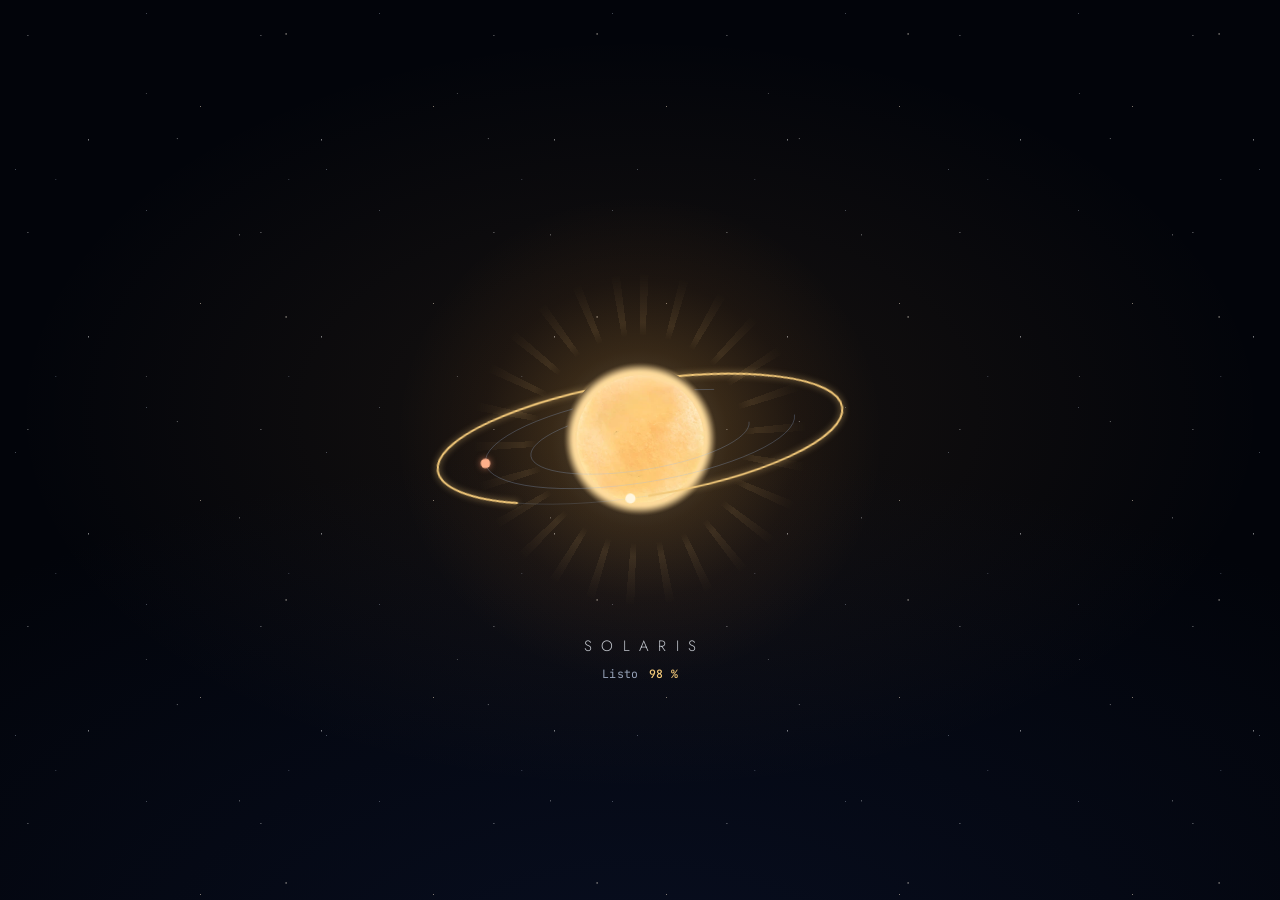
==== index.html @ 10f7443c "Código abierto con licencia MIT y domicilio del responsable - LICENSE: licencia MIT para el código f" ====
<!doctype html>
<html lang="es">
<head>
<meta charset="utf-8">
<meta name="viewport" content="width=device-width, initial-scale=1, viewport-fit=cover">
<title>SOLARIS: Sistema Solar 3D</title>
<link rel="icon" href="favicon.ico" sizes="any">
<link rel="icon" type="image/png" sizes="32x32" href="assets/images/favicon-32.png">
<link rel="apple-touch-icon" sizes="180x180" href="assets/images/apple-touch-icon.png">
<meta name="description" content="Simulador educativo en 3D del Sistema Solar con planetas, lunas, asteroides, cometas y constelaciones.">
<link rel="preload" href="assets/fonts/jost-latin-400-normal.woff2" as="font" type="font/woff2" crossorigin>
<link rel="stylesheet" href="css/fonts.css?v=450f18c3e4">
<link rel="preload" href="assets/images/logo-solaris.png" as="image">
<link rel="stylesheet" href="css/privacidad.css?v=7545cd942b">
<link rel="stylesheet" href="css/solaris.css?v=300e889665">
<script>
/* Pantalla de carga: movimiento reducido antes del primer pintado y salida de emergencia si el simulador no llega a arrancar */
(function () {
  var d = document.documentElement;
  try { var s = JSON.parse(localStorage.getItem('solaris.settings') || 'null'); if (s && ((s.accessibility && s.accessibility.reducedMotion) || (s.interface && s.interface.anim === 'reduced'))) d.classList.add('anim-reduced'); } catch (e) {}
  setTimeout(function () {
    if (window.SOLARIS_SPLASH) return;
    var sp = document.getElementById('splash'), a = document.getElementById('app');
    if (a) a.classList.remove('splash-hold');
    if (sp) sp.classList.add('sp-failsafe');
  }, 30000);
})();
</script>
</head>
<body>
<div id="splash" role="status" aria-label="Cargando SOLARIS">
  <div class="sp-bg" aria-hidden="true"></div>
  <div class="sp-wave" aria-hidden="true"></div>
  <div class="sp-stage" aria-hidden="true">
    <div class="sp-glow"></div>
    <div class="sp-rays"></div>
    <div class="sp-sunwrap"><div class="sp-sun"></div><i class="sp-core"></i></div>
    <svg class="sp-orbits" viewBox="-200 -200 400 400">
      <defs><mask id="sp-occ" maskUnits="userSpaceOnUse" x="-220" y="-220" width="440" height="440"><rect x="-220" y="-220" width="440" height="440" fill="#fff"/><path d="M-64 0A64 64 0 0 1 64 0Z" fill="#000"/></mask></defs>
      <g class="sp-sys" transform="rotate(-9)">
        <g mask="url(#sp-occ)">
          <ellipse class="sp-orb o1" rx="96" ry="27" pathLength="1"/>
          <ellipse class="sp-orb o2" rx="136" ry="38" pathLength="1"/>
          <ellipse class="sp-track" rx="178" ry="50" pathLength="1"/>
          <path class="sp-prog" d="M0 50A178 50 0 0 0 0 -50A178 50 0 0 0 0 50" pathLength="1"/>
          <circle class="sp-pl p1" r="3"><animateMotion dur="3.8s" repeatCount="indefinite" path="M96 0A96 27 0 1 0 -96 0A96 27 0 1 0 96 0"/></circle>
          <circle class="sp-pl p2" r="4.2"><animateMotion dur="7.4s" begin="-2.6s" repeatCount="indefinite" path="M136 0A136 38 0 1 0 -136 0A136 38 0 1 0 136 0"/></circle>
          <circle class="sp-head" r="4.4" cx="0" cy="50"/>
        </g>
      </g>
    </svg>
  </div>
  <div class="sp-meta">
    <p class="sp-name" aria-hidden="true">SOLARIS</p>
    <p class="sp-status"><span id="sp-msg">Encendiendo el Sol</span><b id="sp-pct" aria-hidden="true"></b></p>
  </div>
</div>
<div id="app" class="booting splash-hold">
  <canvas id="gl" tabindex="0" aria-label="Vista 3D del Sistema Solar. Arrastra para girar y usa la rueda para acercarte."></canvas>
  <div id="labels" aria-hidden="true"></div>
  <div id="reticle" class="reticle" aria-hidden="true"></div>
  <div id="reticle-hover" class="reticle hov" aria-hidden="true"></div>

  <header id="top" class="ui">
    <button id="btn-menu" class="icon-btn" aria-label="Abrir menú"></button>
    <button id="home-btn" class="brand" aria-label="Volver a la pantalla inicial" data-tip="Volver a la pantalla inicial"><img data-logo="small" alt="SOLARIS" width="111" height="30"></button>
    <div id="search" role="search">
      <span id="search-ico"></span>
      <input id="q" type="search" placeholder="Buscar planetas, lunas, cometas…" autocomplete="off" spellcheck="false" aria-label="Buscar un objeto" role="combobox" aria-expanded="false" aria-controls="results" aria-autocomplete="list">
      <kbd aria-hidden="true">/</kbd>
      <ul id="results" role="listbox" aria-label="Resultados"></ul>
    </div>
    <div id="modes" role="radiogroup" aria-label="Modo de visualización"></div>
    <button id="fly-btn" class="fly-btn" data-tip="Pilotar una nave por el Sistema Solar (P)"><svg viewBox="0 0 24 24" width="18" height="18" fill="none" stroke="currentColor" stroke-width="1.5" stroke-linecap="round" stroke-linejoin="round" aria-hidden="true"><path d="M12 2.5c3 2.4 4.5 6 4.5 10.5l-2 3h-5l-2-3c0-4.5 1.5-8.1 4.5-10.5z"/><circle cx="12" cy="9.5" r="1.6"/><path d="M7.5 13l-3 3 3 .5M16.5 13l3 3-3 .5M10.5 18.5l1.5 3 1.5-3"/></svg><span>Pilotar</span></button>
    <div class="more-wrap">
      <button id="more-btn" class="icon-btn" aria-haspopup="menu" aria-expanded="false" aria-controls="more-menu" aria-label="Más opciones" data-tip="Ajustes, música y ayuda"><svg viewBox="0 0 24 24" width="20" height="20" aria-hidden="true"><circle cx="5.5" cy="12" r="1.7" fill="currentColor"/><circle cx="12" cy="12" r="1.7" fill="currentColor"/><circle cx="18.5" cy="12" r="1.7" fill="currentColor"/></svg></button>
      <div id="more-menu" role="menu" aria-label="Más opciones" hidden>
        <button id="settings-btn" class="mm-item" role="menuitem" data-open-settings><svg viewBox="0 0 24 24" width="18" height="18" aria-hidden="true"><path d="M12 8.6a3.4 3.4 0 1 0 0 6.8 3.4 3.4 0 0 0 0-6.8z" fill="none" stroke="currentColor" stroke-width="1.6"/><path d="M19.3 13.4l1.6 1.2-1.7 2.9-1.9-.6a7.4 7.4 0 0 1-1.8 1l-.4 2h-3.3l-.4-2a7.4 7.4 0 0 1-1.8-1l-1.9.6-1.7-2.9 1.6-1.2a7 7 0 0 1 0-2.1L4.4 10l1.7-2.9 1.9.6a7.4 7.4 0 0 1 1.8-1l.4-2h3.3l.4 2a7.4 7.4 0 0 1 1.8 1l1.9-.6L19.3 10l-1.6 1.2a7 7 0 0 1 0 2.2z" fill="none" stroke="currentColor" stroke-width="1.5" stroke-linejoin="round"/></svg><span>Ajustes</span></button>
        <button id="music-btn" class="mm-item music-btn" role="menuitem" data-music aria-haspopup="dialog" aria-expanded="false"><svg class="mi" viewBox="0 0 24 24" width="20" height="20" aria-hidden="true"><path class="mi-note" d="M9 17.5V6.2l10-2.2v11.3" fill="none" stroke="currentColor" stroke-width="1.7" stroke-linecap="round" stroke-linejoin="round"/><circle class="mi-note" cx="6.6" cy="17.6" r="2.4" fill="none" stroke="currentColor" stroke-width="1.7"/><circle class="mi-note" cx="16.6" cy="15.4" r="2.4" fill="none" stroke="currentColor" stroke-width="1.7"/><path class="mi-off" d="M4 4l16 16" stroke="currentColor" stroke-width="1.8" stroke-linecap="round"/></svg><span>Música y sonido</span><small class="mm-state"></small></button>
        <button id="help-btn" class="mm-item" role="menuitem"><span>Atajos de teclado</span><kbd aria-hidden="true">?</kbd></button>
        <button id="more-guide" class="mm-item" role="menuitem"><svg viewBox="0 0 24 24" width="18" height="18" aria-hidden="true"><path d="M4 5.5C6.5 4.5 9.5 4.6 12 6.3c2.5-1.7 5.5-1.8 8-.8v13c-2.5-1-5.5-.9-8 .8-2.5-1.7-5.5-1.8-8-.8z M12 6.3v13" fill="none" stroke="currentColor" stroke-width="1.5" stroke-linejoin="round"/></svg><span>Instrucciones</span></button>
        <button id="more-privacy" class="mm-item" role="menuitem" data-privacy-open><svg viewBox="0 0 24 24" width="18" height="18" aria-hidden="true"><path d="M12 3.2l7 2.8v5.4c0 4.4-3 8.1-7 9.4-4-1.3-7-5-7-9.4V6z" fill="none" stroke="currentColor" stroke-width="1.5" stroke-linejoin="round"/><path d="M9 12.2l2.1 2.1L15.2 10" fill="none" stroke="currentColor" stroke-width="1.5" stroke-linecap="round" stroke-linejoin="round"/></svg><span>Privacidad y cookies</span></button>
        <div class="mm-legal"><a href="terminos-y-condiciones/" target="_blank" rel="noopener">Términos</a><a href="politica-de-privacidad/" target="_blank" rel="noopener">Privacidad</a><a href="politica-de-cookies/" target="_blank" rel="noopener">Cookies</a></div>
      </div>
    </div>
  </header>

  <nav id="rail" class="ui" aria-label="Secciones"></nav>
  <aside id="drawer" class="ui panel" aria-hidden="true" aria-labelledby="drawer-title">
    <div class="panel-head"><h2 id="drawer-title"></h2><button id="drawer-close" class="icon-btn" aria-label="Cerrar"></button></div>
    <div id="drawer-body" class="panel-body"></div>
  </aside>

  <aside id="info" class="ui panel" aria-hidden="true" aria-labelledby="info-title">
    <button id="info-close" class="icon-btn close-float" aria-label="Cerrar ficha"></button>
    <div id="info-body" class="panel-body"></div>
  </aside>

  <div id="camtools" class="ui" role="toolbar" aria-label="Cámara"></div>

  <div id="bottom" class="ui">
    <div id="scalebadge" aria-live="polite"></div>
    <div id="timebar" role="group" aria-label="Control del tiempo">
      <button id="t-slower" class="tool" aria-label="Más lento" data-tip="Más lento ( , )"></button>
      <button id="t-play" class="tool play" aria-label="Pausar"></button>
      <button id="t-faster" class="tool" aria-label="Más rápido" data-tip="Más rápido ( . )"></button>
      <div class="speed-wrap">
        <button id="t-speed" class="speed" aria-haspopup="menu" aria-expanded="false"></button>
        <div id="speed-menu" role="menu" aria-label="Velocidad"></div>
      </div>
      <div class="date"><span id="t-date"></span><span id="t-clock"></span></div>
      <span id="t-sim" class="t-sim" hidden data-tip="La simulación muestra una fecha distinta de la actual">SIMULACIÓN</span>
      <button id="t-tl" class="tool" aria-label="Línea del tiempo" data-tip="Línea del tiempo"><svg viewBox="0 0 24 24" width="18" height="18" fill="none" stroke="currentColor" stroke-width="1.6" stroke-linecap="round" aria-hidden="true"><path d="M3 12h18M7 9v6M12 7v10M17 9v6"/></svg></button>
      <span id="rot-flag" data-tip="A esta velocidad la rotación de los planetas se muestra ralentizada para evitar parpadeos">rotación ralentizada</span>
      <div class="pick"><button id="t-cal" class="tool" aria-label="Elegir fecha" data-tip="Elegir una fecha"></button><input id="t-pick" type="date" min="1600-01-01" max="2400-12-31" aria-label="Fecha de la simulación" tabindex="-1"></div>
      <button id="t-now" class="txt-btn" data-tip="Volver a la fecha actual en tiempo real">Hoy</button>
      <button id="t-reset" class="tool" aria-label="Restablecer velocidad" data-tip="Restablecer velocidad (R)"></button>
    </div>
  </div>

  <div id="minimap-wrap" class="ui">
    <canvas id="minimap" aria-label="Minimapa del Sistema Solar visto desde arriba. Haz clic en un planeta para viajar."></canvas>
    <button id="mm-toggle" class="icon-btn" aria-label="Mostrar u ocultar minimapa" data-tip="Minimapa (M)"></button>
  </div>

  <div id="tip" role="tooltip"></div>
  <div id="toast" role="status" aria-live="polite"></div>
  <section id="tourbar" aria-live="polite" aria-label="Recorrido guiado">
    <header class="tb-head">
      <div><p id="tb-tour"></p><p id="tb-step"></p></div>
      <button id="tb-x" class="tb-x" aria-label="Salir del recorrido" data-tip="Salir del recorrido (Esc)">&times;</button>
    </header>
    <div id="tb-dots" class="tb-track"><i id="tb-prog"></i></div>
    <div class="tb-body">
      <span id="tb-kicker"></span><h3 id="tb-title"></h3>
      <p id="tb-text"></p>
      <p id="tb-note" class="tb-note" hidden></p>
      <dl id="tb-data"></dl>
      <p id="tb-live" class="tb-live"></p>
      <p id="tb-phase" class="tb-phase"></p>
    </div>
    <div class="tb-done"><h3>Recorrido completado</h3><p id="tb-done-txt"></p>
      <div class="tb-done-act"><button class="cta" id="tb-again">Repetir recorrido</button><button class="cta-ghost" id="tb-other">Elegir otro recorrido</button></div></div>
    <footer class="tb-ctrl">
      <button id="tb-prev" class="tb-btn" aria-label="Parada anterior" data-tip="Anterior (←)"><svg viewBox="0 0 24 24" width="18" height="18" aria-hidden="true"><path d="M7 5v14M19 5l-9 7 9 7z" fill="currentColor"/></svg></button>
      <button id="tb-play" class="tb-btn tb-main" aria-label="Pausar recorrido"></button>
      <button id="tb-next" class="tb-btn" aria-label="Parada siguiente" data-tip="Siguiente (→)"><svg viewBox="0 0 24 24" width="18" height="18" aria-hidden="true"><path d="M17 5v14M5 5l9 7-9 7z" fill="currentColor"/></svg></button>
      <button id="tb-restart" class="tb-btn" aria-label="Reiniciar recorrido" data-tip="Reiniciar recorrido"><svg viewBox="0 0 24 24" width="18" height="18" aria-hidden="true"><path d="M4.5 12a7.5 7.5 0 1 0 2.2-5.3M4.5 4.5v3.7h3.7" fill="none" stroke="currentColor" stroke-width="1.8" stroke-linecap="round" stroke-linejoin="round"/></svg></button>
      <span id="tb-paused" class="tb-paused"></span>
      <span class="tb-links"><button id="tb-cine" class="txt-btn tb-cine" data-tip="Ver el recorrido sin interfaz, órbitas ni etiquetas"><svg viewBox="0 0 24 24" width="16" height="16" aria-hidden="true"><rect x="3" y="5" width="18" height="14" rx="2" fill="none" stroke="currentColor" stroke-width="1.6"/><path d="M7 5v14M17 5v14M3 9.5h4M3 14.5h4M17 9.5h4M17 14.5h4" fill="none" stroke="currentColor" stroke-width="1.6"/></svg>Modo Cine</button><button id="tb-card" class="txt-btn">Ver ficha</button><button id="tb-exit" class="txt-btn">Salir</button></span>
    </footer>
  </section>
  <div id="letterbox" aria-hidden="true"><i></i><i></i></div>
  <div id="asset-load" role="status" aria-live="polite"><i></i><span>Cargando modelo…</span></div>
  <div id="cine-ctl" role="toolbar" aria-label="Controles del recorrido en Modo Cine"></div>
  <div id="cine-cap" aria-live="polite"></div>
  <button id="cine-exit" class="txt-btn">Salir del modo cine</button>

  <div id="help" role="dialog" aria-modal="true" aria-hidden="true" aria-labelledby="help-title">
    <div class="help-card">
      <h2 id="help-title">Atajos de teclado</h2>
      <div class="help-grid" id="help-keys"></div>
      <button id="help-guide" class="txt-btn">Ver instrucciones completas</button><button id="help-close" class="txt-btn">Cerrar</button>
    </div>
  </div>


  <div id="guide" role="dialog" aria-modal="true" aria-hidden="true" aria-labelledby="guide-title">
    <div class="guide-card">
      <button id="guide-x" class="guide-x" aria-label="Cerrar instrucciones">&times;</button>
      <p class="guide-kicker">Instrucciones</p>
      <h2 id="guide-title">Bienvenido a SOLARIS</h2>
      <p class="guide-lead">Estás a punto de recorrer el Sistema Solar tal como está en este momento: el Sol, los planetas, sus lunas, asteroides, cometas y satélites artificiales reales, en posiciones calculadas a partir de datos científicos. Explóralo con libertad, viaja en el tiempo o navega por el sistema solar en una nave espacial.</p>
      <h3>Cómo moverte</h3><dl><dt>Arrastrar</dt><dd>Girar la cámara (un dedo en pantallas táctiles)</dd><dt><kbd>Rueda</kbd> o pellizcar</dt><dd>Acercar y alejar</dd><dt><kbd>Mayús</kbd> + arrastrar</dt><dd>Desplazar la vista (dos dedos en táctil)</dd><dt>Clic</dt><dd>Seleccionar un objeto y abrir su ficha</dd><dt>Doble clic</dt><dd>Viajar muy cerca del objeto</dd></dl>
      <h3>Teclas del explorador</h3><div class="guide-grid" id="guide-keys-explore"></div>
      <h3>Teclas de vuelo</h3><div class="guide-grid" id="guide-keys-flight"></div>
      <h3>Consejos</h3><ul class="guide-tips"><li>Si es tu primera vez, prueba los <b>recorridos guiados</b> (botón en la pantalla inicial o tecla <kbd>T</kbd>): planetas, lunas, exploración humana, asteroides y cometas.</li><li>Lo que ves está en <b>tiempo real</b>. Acelera el tiempo con las flechas de la barra inferior para ver girar planetas y lunas, y vuelve al presente con <b>Hoy</b>.</li><li>Con el <b>calendario</b> de la barra de tiempo puedes ver dónde estaban los planetas en un día especial, como tu cumpleaños.</li><li>Abre la <b>ficha</b> de cualquier objeto para conocer su tamaño, su gravedad, su distancia actual y curiosidades.</li><li>Cambia la <b>escala</b> en Configuración: la escala real muestra lo inmensamente vacío que es el espacio.</li><li>Acércate a Júpiter o a Saturno: verás las sombras de sus lunas sobre las nubes y la sombra de los anillos sobre el planeta.</li><li>Para pilotar, empieza con el <b>Colibrí</b> en modo asistido y sigue la <b>escuela de vuelo</b>. Elige un objetivo con <kbd>T</kbd>, deja que el piloto automático <kbd>I</kbd> te lleve y escanéalo con <kbd>K</kbd> para llenar tu <b>bitácora</b>. Después, prueba los <b>retos</b> con medallas y la vista de <b>cabina</b> (<kbd>C</kbd>).</li><li>Si la animación va lenta, baja la <b>calidad gráfica</b> en Configuración.</li><li>El botón de <b>nota musical</b> abre el control de audio: pausa la música y ajusta por separado el volumen general, la música, los efectos de interfaz y las naves. También puedes desactivar los sonidos al pasar el cursor o silenciarlo todo.</li></ul>
      <div class="guide-end"><p><b>¡Disfruta SOLARIS!</b> El universo es enorme y fascinante; ojalá este viaje despierte tu curiosidad. Buen viaje, explorador.</p>
      <button id="guide-ok" class="cta">Entendido</button></div>
    </div>
  </div>


  <div id="tours" role="dialog" aria-modal="true" aria-hidden="true" aria-labelledby="tours-title">
    <div class="tours-card">
      <button id="tours-x" class="guide-x" aria-label="Cerrar recorridos">&times;</button>
      <p class="guide-kicker">Recorridos guiados</p>
      <h2 id="tours-title">Descubre el Sistema Solar sin mover un dedo</h2>
      <p class="guide-lead">La cámara viaja sola de un objeto a otro, se detiene en cada parada y te muestra sus datos científicos. Puedes pausar, avanzar o retroceder cuando quieras.</p>
      <div id="tours-list" class="tours-grid"></div>
    </div>
  </div>

  <div id="about" role="dialog" aria-modal="true" aria-hidden="true" aria-labelledby="about-title">
    <div class="about-card">
      <button id="about-x" class="guide-x" aria-label="Cerrar">&times;</button>
      <p class="about-brand"><img data-logo="big" alt="SOLARIS" width="1100" height="300"></p>
      <h2 id="about-title">Un proyecto educativo hecho en México</h2>
      <div class="about-text">
        <p>SOLARIS es un proyecto educativo y sin fines de lucro creado en México con el propósito de acercar el conocimiento del Sistema Solar y la exploración espacial a más personas de una manera visual, interactiva y accesible.</p>
        <p>Este proyecto fue desarrollado por un creador mexicano con el apoyo de Claude, utilizando tecnología como herramienta para transformar información científica en una experiencia de aprendizaje más atractiva.</p>
        <p>SOLARIS busca despertar la curiosidad, fomentar el interés por la astronomía, la ciencia y la tecnología, y facilitar el acceso a información sobre planetas, lunas, asteroides, cometas, misiones espaciales y otros objetos de nuestro entorno cósmico.</p>
        <p>Su objetivo no es comercial, sino educativo: aprender, explorar y compartir conocimiento.</p>
        <p class="about-close-line">SOLARIS nace de la idea de que entender mejor el universo también puede inspirarnos a seguir preguntando, investigando y descubriendo.</p>
      </div>
      <div class="about-legal"><nav class="legal-links" aria-label="Información legal"><a href="terminos-y-condiciones/" target="_blank" rel="noopener">Términos y condiciones</a><a href="politica-de-privacidad/" target="_blank" rel="noopener">Política de privacidad</a><a href="politica-de-cookies/" target="_blank" rel="noopener">Política de cookies</a><button type="button" class="link" data-privacy-open>Preferencias de privacidad</button></nav></div>
      <div class="about-foot"><button id="about-credits" class="txt-btn">Créditos y propiedad intelectual</button><button id="about-ok" class="cta">Cerrar</button></div>
    </div>
  </div>

  <section id="credits" aria-labelledby="cr-title" aria-hidden="true">
    <div class="cr-bg" aria-hidden="true"></div>
    <header class="cr-top">
      <button id="cr-back" class="cr-back"><svg viewBox="0 0 24 24" width="18" height="18" aria-hidden="true"><path d="M15 5l-7 7 7 7" fill="none" stroke="currentColor" stroke-width="2" stroke-linecap="round" stroke-linejoin="round"/></svg>Volver al inicio</button>
      <img class="cr-top-logo" data-logo="small" alt="SOLARIS" width="89" height="24">
    </header>
    <div id="cr-scroll" class="cr-scroll">
      <article class="cr-page">
        <div class="cr-hero cr-in">
          <img class="cr-logo" data-logo="big" alt="SOLARIS" width="1100" height="300">
          <h1 id="cr-title">Créditos, Licencias y Propiedad Intelectual</h1>
          <p class="cr-tag">Proyecto educativo independiente · México · Sin fines de lucro</p>
        </div>
        <nav class="cr-index cr-in" aria-label="Secciones">
          <a href="#cr-sobre">Sobre SOLARIS</a><a href="#cr-recursos">Modelos 3D y recursos</a><a href="#cr-musica">Música y audio</a><a href="#cr-interstellar">Interstellar</a><a href="#cr-expanse" data-ship-ref="rocinante">The Expanse</a><a href="#cr-orville" data-ship-ref="orville">The Orville</a><a href="#cr-gargantua">Sistema Gargantúa</a><a href="#cr-marcas">Marcas registradas</a><a href="#cr-ciencia">Información científica</a><a href="#cr-agencias">Agencias y misiones</a><a href="#cr-ia">Inteligencia artificial</a><a href="#cr-finalidad">Finalidad no comercial</a><a href="#cr-solicitudes">Solicitudes</a><a href="#cr-legal">Privacidad, términos y licencia</a><a href="#cr-gracias">Agradecimientos</a>
        </nav>
        <div class="cr-panel">
          <section id="cr-sobre" class="cr-sec cr-in">
            <h2>Sobre SOLARIS</h2>
            <p><b>SOLARIS</b> es un proyecto independiente de carácter educativo y sin fines de lucro, creado en México con el propósito de acercar la astronomía, la exploración espacial y el conocimiento del Sistema Solar a más personas mediante una experiencia visual e interactiva.</p>
            <h3>Autoría</h3>
            <dl class="cr-format cr-authors">
              <div><dt>Autor</dt><dd><svg class="mx-flag" viewBox="0 0 28 16" width="25" height="14" role="img" aria-label="Bandera de México"><rect width="9.34" height="16" fill="#006847"/><rect x="9.33" width="9.34" height="16" fill="#fff"/><rect x="18.66" width="9.34" height="16" fill="#ce1126"/><path d="M11.6 9.9 Q14 11.9 16.4 9.9" fill="none" stroke="#3f7f3a" stroke-width=".7"/><ellipse cx="14" cy="7.6" rx="1.7" ry="2.1" fill="#8a5a24"/><circle cx="14.9" cy="5.7" r=".75" fill="#8a5a24"/></svg><span>Oscar A. Sánchez</span></dd></div>
              <div><dt>Co-autora</dt><dd><svg class="mx-flag" viewBox="0 0 28 16" width="25" height="14" role="img" aria-label="Bandera de México"><rect width="9.34" height="16" fill="#006847"/><rect x="9.33" width="9.34" height="16" fill="#fff"/><rect x="18.66" width="9.34" height="16" fill="#ce1126"/><path d="M11.6 9.9 Q14 11.9 16.4 9.9" fill="none" stroke="#3f7f3a" stroke-width=".7"/><ellipse cx="14" cy="7.6" rx="1.7" ry="2.1" fill="#8a5a24"/><circle cx="14.9" cy="5.7" r=".75" fill="#8a5a24"/></svg><span>María J. Gascón</span></dd></div>
            </dl>
            <p>El proyecto ha sido desarrollado con apoyo de herramientas de inteligencia artificial, incluyendo <b>Claude</b> y <b>ChatGPT</b>, así como distintas tecnologías y recursos digitales utilizados durante su desarrollo.</p>
            <p>SOLARIS no representa, pertenece ni está afiliado oficialmente con ninguna agencia espacial, estudio cinematográfico, empresa, universidad, institución científica o titular de propiedad intelectual mencionado dentro del sitio, salvo que expresamente se indique lo contrario.</p>
          </section>
          <section id="cr-recursos" class="cr-sec cr-in">
            <h2>Modelos 3D y recursos de terceros</h2>
            <p>Algunos modelos 3D, texturas, imágenes, materiales u otros recursos visuales utilizados dentro de SOLARIS pueden haber sido creados por terceros y obtenidos de plataformas públicas, repositorios, bibliotecas digitales o sitios especializados.</p>
            <p>La autoría de dichos recursos corresponde exclusivamente a sus respectivos creadores.</p>
            <p>Cuando corresponda, SOLARIS procura respetar las condiciones de uso y atribución establecidas por cada autor, plataforma o licencia.</p>
            <p>La inclusión de un recurso de terceros dentro del proyecto:</p>
            <ul class="cr-list"><li>No implica que SOLARIS sea propietario de dicho recurso.</li><li>No implica transferencia de derechos de autor.</li><li>No implica afiliación o colaboración con su creador.</li><li>No implica que el creador respalde o patrocine SOLARIS.</li></ul>
            <p>Cuando la licencia requiera atribución, el nombre del autor, la fuente y la licencia correspondiente deberán mostrarse dentro de esta sección o junto al recurso utilizado.</p>
            <h3>Formato de atribución</h3>
            <dl class="cr-format">
              <div><dt>Nombre del recurso</dt><dd>[Nombre del modelo o recurso]</dd></div>
              <div><dt>Autor</dt><dd>[Nombre del creador]</dd></div>
              <div><dt>Fuente</dt><dd>[Plataforma o sitio de origen]</dd></div>
              <div><dt>Licencia</dt><dd>[Tipo de licencia]</dd></div>
              <div><dt>Enlace original</dt><dd>[URL del recurso]</dd></div>
            </dl>
            <h3>Recursos de terceros utilizados en SOLARIS</h3>
            <p class="cr-note">Atribuciones de los recursos incluidos actualmente, presentadas con el formato anterior.</p>
            <div id="cr-assets" class="cr-assets"></div>
          </section>
          <section id="cr-musica" class="cr-sec cr-in">
            <h2>Música y audio</h2>
            <h3>Tema musical principal de SOLARIS</h3>
            <div class="cr-track"><svg viewBox="0 0 24 24" width="28" height="28" aria-hidden="true"><path d="M9 17.5V6.2l10-2.2v11.3" fill="none" stroke="currentColor" stroke-width="1.6" stroke-linecap="round" stroke-linejoin="round"/><circle cx="6.6" cy="17.6" r="2.4" fill="none" stroke="currentColor" stroke-width="1.6"/><circle cx="16.6" cy="15.4" r="2.4" fill="none" stroke="currentColor" stroke-width="1.6"/></svg><div><b class="cr-track-t">Metamorphosis</b><span>Música por <b>Laura Platt</b></span></div></div>
            <p>Utilizada como soundtrack principal y ambientación musical de SOLARIS.</p>
            <dl class="cr-format cr-music-meta">
              <div><dt>Licencia</dt><dd><a href="https://creativecommons.org/licenses/by/4.0/" target="_blank" rel="noopener">CC BY 4.0</a> (Creative Commons Atribución 4.0 Internacional)</dd></div>
              <div><dt>Enlace de origen</dt><dd><a href="https://www.youtube.com/watch?v=G7-1z_8Mn5M" target="_blank" rel="noopener">youtube.com/watch?v=G7-1z_8Mn5M</a></dd></div>
            </dl>
            <p class="cr-note">«Metamorphosis», de Laura Platt, se utiliza bajo la licencia Creative Commons Atribución 4.0 Internacional (CC BY 4.0), que permite su uso siempre que se reconozca la autoría.</p>
            <p class="cr-note">Los efectos de sonido de la interfaz, de la navegación entre objetos y del modo de vuelo (motores, propulsores, alertas, escáner y logros) son originales de SOLARIS y se generan por síntesis en tiempo real. La voz de la computadora de a bordo usa la síntesis de voz del propio navegador, solo con voces en español instaladas en el dispositivo (las voces en línea no se utilizan). Las texturas de la cabina y los materiales de los satélites dibujados por SOLARIS también son originales y se generan por procedimiento.</p>
          </section>
          <section id="cr-interstellar" class="cr-sec cr-in">
            <h2>Referencias a Interstellar</h2>
            <p>SOLARIS puede incluir determinadas referencias visuales o culturales relacionadas con la película <b>Interstellar</b>, únicamente dentro del contexto de una experiencia educativa, de exploración espacial y sin fines de lucro.</p>
            <p><b>Interstellar</b>, sus logotipos, nombres, elementos visuales, diseños, personajes y demás propiedad intelectual relacionada pertenecen a sus respectivos titulares.</p>
            <p>SOLARIS no reclama propiedad sobre estos elementos.</p>
            <p>La utilización de cualquier referencia a <i>Interstellar</i> dentro del proyecto:</p>
            <ul class="cr-list"><li>No implica afiliación oficial con los productores, distribuidores o titulares de la película.</li><li>No implica patrocinio, aprobación o respaldo por parte de sus propietarios.</li><li>No pretende sustituir, reproducir comercialmente ni competir con la obra original.</li><li>Se presenta únicamente como referencia cultural dentro de un proyecto independiente y educativo.</li></ul>
            <p class="cr-callout">El hecho de que SOLARIS sea un proyecto sin fines de lucro <b>no debe interpretarse como una autorización, licencia o cesión de derechos por parte de los titulares de la propiedad intelectual correspondiente</b>.</p>
            <p>Si algún elemento relacionado con <i>Interstellar</i> requiere autorización específica de sus titulares, dicha autorización prevalecerá sobre cualquier declaración contenida en esta página.</p>
          </section>
          <section id="cr-expanse" data-ship-ref="rocinante" class="cr-sec cr-in">
            <h2>Referencias a The Expanse</h2>
            <p>SOLARIS puede incluir determinadas referencias visuales o culturales relacionadas con la serie <b>The Expanse</b>, únicamente dentro del contexto de una experiencia educativa, de exploración espacial y sin fines de lucro.</p>
            <p><b>The Expanse</b>, sus logotipos, nombres, elementos visuales, diseños, personajes y demás propiedad intelectual relacionada pertenecen a sus respectivos titulares.</p>
            <p>SOLARIS no reclama propiedad sobre estos elementos.</p>
            <p>La utilización de cualquier referencia a <i>The Expanse</i> dentro del proyecto:</p>
            <ul class="cr-list"><li>No implica afiliación oficial con los productores, distribuidores o titulares de la serie.</li><li>No implica patrocinio, aprobación o respaldo por parte de sus propietarios.</li><li>No pretende sustituir, reproducir comercialmente ni competir con la obra original.</li><li>Se presenta únicamente como referencia cultural dentro de un proyecto independiente y educativo.</li></ul>
            <p class="cr-callout">El hecho de que SOLARIS sea un proyecto sin fines de lucro <b>no debe interpretarse como una autorización, licencia o cesión de derechos por parte de los titulares de la propiedad intelectual correspondiente</b>.</p>
            <p>Si algún elemento relacionado con <i>The Expanse</i> requiere autorización específica de sus titulares, dicha autorización prevalecerá sobre cualquier declaración contenida en esta página.</p>
          </section>
          <section id="cr-orville" data-ship-ref="orville" class="cr-sec cr-in">
            <h2>Referencias a The Orville</h2>
            <p>SOLARIS puede incluir determinadas referencias visuales o culturales relacionadas con la serie <b>The Orville</b>, únicamente dentro del contexto de una experiencia educativa, de exploración espacial y sin fines de lucro.</p>
            <p><b>The Orville</b>, sus logotipos, nombres, elementos visuales, diseños, personajes y demás propiedad intelectual relacionada pertenecen a sus respectivos titulares.</p>
            <p>SOLARIS no reclama propiedad sobre estos elementos.</p>
            <p>La utilización de cualquier referencia a <i>The Orville</i> dentro del proyecto:</p>
            <ul class="cr-list"><li>No implica afiliación oficial con los productores, distribuidores o titulares de la serie.</li><li>No implica patrocinio, aprobación o respaldo por parte de sus propietarios.</li><li>No pretende sustituir, reproducir comercialmente ni competir con la obra original.</li><li>Se presenta únicamente como referencia cultural dentro de un proyecto independiente y educativo.</li></ul>
            <p class="cr-callout">El hecho de que SOLARIS sea un proyecto sin fines de lucro <b>no debe interpretarse como una autorización, licencia o cesión de derechos por parte de los titulares de la propiedad intelectual correspondiente</b>.</p>
            <p>Si algún elemento relacionado con <i>The Orville</i> requiere autorización específica de sus titulares, dicha autorización prevalecerá sobre cualquier declaración contenida en esta página.</p>
          </section>
          <section id="cr-gargantua" class="cr-sec cr-in">
            <h2>Interstellar — Sistema Gargantúa</h2>
            <p>SOLARIS incluye un modo de exploración inspirado en el sistema planetario de la película <b>Interstellar</b>: <b>Gargantúa</b>, el <b>Planeta de Miller</b>, el <b>Planeta de Mann</b> y el <b>Planeta de Edmunds</b>.</p>
            <p>Estos nombres, así como los conceptos narrativos, diseños y demás elementos asociados a <i>Interstellar</i>, pertenecen a sus respectivos titulares de derechos. SOLARIS no reclama propiedad sobre ellos.</p>
            <p>Su inclusión se realiza dentro de una experiencia educativa y no comercial. SOLARIS no es un producto oficial ni un proyecto autorizado, afiliado o patrocinado por los titulares de <i>Interstellar</i>.</p>
            <p>Las representaciones visuales del sistema son creaciones propias de SOLARIS, calculadas en tiempo real; no reproducen imágenes, música ni efectos de sonido de la película. Los conceptos científicos que se muestran (agujeros negros, horizonte de sucesos, discos de acreción, lentes gravitacionales y dilatación temporal) son fenómenos físicos reales; los datos concretos del sistema pertenecen a la ficción.</p>
            <p>La ambientación sonora del Planeta de Miller es un sonido original sintetizado en tiempo real por SOLARIS; no utiliza grabaciones de la banda sonora de <i>Interstellar</i>.</p>
          </section>
          <section id="cr-marcas" class="cr-sec cr-in">
            <h2>Marcas registradas</h2>
            <p>Todos los nombres comerciales, marcas, logotipos, denominaciones, productos, misiones, organizaciones y empresas mencionados dentro de SOLARIS pertenecen a sus respectivos propietarios.</p>
            <p>Su aparición dentro del proyecto se realiza únicamente con fines:</p>
            <ul class="cr-list"><li>Informativos.</li><li>Educativos.</li><li>Descriptivos.</li><li>De identificación.</li></ul>
            <p>SOLARIS no pretende sugerir una relación comercial, patrocinio, licencia, asociación o respaldo oficial cuando dicha relación no exista.</p>
          </section>
          <section id="cr-ciencia" class="cr-sec cr-in">
            <h2>Información científica</h2>
            <p>SOLARIS busca presentar información astronómica y científica de manera clara, visual y educativa.</p>
            <p>Parte de la información puede basarse en datos publicados por organismos científicos, agencias espaciales, observatorios, universidades y otras fuentes públicas.</p>
            <p>Cuando sea posible, se procurará identificar las fuentes utilizadas.</p>
            <p>Debido a la naturaleza del simulador, algunos elementos pueden encontrarse:</p>
            <ul class="cr-list"><li>Visualmente escalados.</li><li>Simplificados.</li><li>Representados mediante aproximaciones.</li><li>Adaptados para mejorar la navegación o comprensión del usuario.</li></ul>
            <p>Las posiciones, distancias, tamaños, velocidades o trayectorias mostradas pueden no representar siempre una reproducción científica de precisión absoluta.</p>
            <p class="cr-callout">SOLARIS debe entenderse como una herramienta educativa y de divulgación, no como un sistema profesional de navegación, ingeniería aeroespacial o investigación astronómica.</p>
          </section>
          <section id="cr-agencias" class="cr-sec cr-in">
            <h2>Uso de nombres de agencias y misiones</h2>
            <p>Los nombres de agencias espaciales, telescopios, sondas, misiones y vehículos espaciales incluidos dentro de SOLARIS se utilizan únicamente con fines educativos y descriptivos.</p>
            <p>Por ejemplo:</p>
            <ul class="cr-chips"><li>NASA</li><li>ESA</li><li>JAXA</li><li>Roscosmos</li><li>CNSA</li><li>ISRO</li><li>KARI</li><li>MBRSC</li><li>SpaceX</li><li>James Webb Space Telescope</li><li>Hubble Space Telescope</li><li>Voyager</li><li>New Horizons</li><li>Parker Solar Probe</li><li>Europa Clipper</li><li>Juice</li><li>BepiColombo</li><li>Lucy</li><li>DART</li><li>Mars Reconnaissance Orbiter</li><li>MAVEN</li><li>Mars Express</li><li>ExoMars</li><li>Emirates Mars Mission</li><li>Tianwen-1</li><li>Lunar Reconnaissance Orbiter</li><li>Chandrayaan-2</li><li>Danuri</li><li>Queqiao-2</li></ul>
            <p>Todas las marcas, nombres y elementos relacionados continúan perteneciendo a sus respectivos titulares.</p>
            <p>Su inclusión no implica afiliación oficial con SOLARIS.</p>
          </section>
          <section id="cr-ia" class="cr-sec cr-in">
            <h2>Inteligencia artificial</h2>
            <p>Parte del desarrollo conceptual, técnico, textual y de programación de SOLARIS ha sido realizado con apoyo de herramientas de inteligencia artificial.</p>
            <p>Entre ellas se encuentran:</p>
            <div class="cr-cols">
              <div class="cr-card"><h3>Claude</h3><p><b>Claude</b>, desarrollado por Anthropic, ha sido utilizado como herramienta de apoyo durante distintas etapas del desarrollo del proyecto, incluyendo:</p><ul class="cr-list"><li>Programación.</li><li>Desarrollo de funcionalidades.</li><li>Resolución de problemas técnicos.</li><li>Organización de componentes.</li><li>Diseño conceptual del simulador.</li><li>Estructuración de sistemas e interfaces.</li></ul></div>
              <div class="cr-card"><h3>ChatGPT</h3><p><b>ChatGPT</b>, desarrollado por OpenAI, ha sido utilizado principalmente como herramienta de apoyo para la <b>redacción, revisión, estructuración y mejora de textos</b> utilizados dentro de SOLARIS.</p><p>Su participación ha incluido apoyo en:</p><ul class="cr-list"><li>Redacción de descripciones.</li><li>Textos educativos.</li><li>Mensajes institucionales.</li><li>Créditos y avisos informativos.</li><li>Organización de contenido.</li><li>Mejora de instrucciones y documentación.</li><li>Revisión de estilo y claridad.</li></ul></div>
            </div>
            <p>Las herramientas de inteligencia artificial han sido utilizadas como apoyo durante el proceso creativo y técnico.</p>
            <p>La dirección, selección, integración, revisión y finalidad general del proyecto corresponden a su creador.</p>
          </section>
          <section id="cr-finalidad" class="cr-sec cr-in">
            <h2>Finalidad no comercial</h2>
            <p>SOLARIS ha sido creado como un proyecto educativo y de divulgación.</p>
            <p>Su finalidad principal es:</p>
            <p class="cr-quote">explorar, aprender, enseñar y fomentar el interés por la astronomía, la ciencia, la tecnología y la exploración espacial.</p>
            <p>El proyecto no pretende apropiarse de obras, marcas, modelos, diseños ni recursos pertenecientes a terceros.</p>
            <p>Cuando un recurso externo sea utilizado, se procurará respetar las condiciones establecidas por su autor o propietario.</p>
            <p>La naturaleza no comercial del proyecto no modifica ni elimina los derechos que legalmente correspondan a terceros.</p>
          </section>
          <section id="cr-solicitudes" class="cr-sec cr-in">
            <h2>Solicitudes de atribución, corrección o retiro</h2>
            <p>SOLARIS busca respetar el trabajo de artistas, desarrolladores, instituciones y titulares de derechos.</p>
            <p>Si eres propietario o autor de algún modelo, imagen, textura, diseño, marca u otro recurso utilizado dentro del proyecto y consideras que:</p>
            <ul class="cr-list"><li>La atribución es incorrecta.</li><li>Falta información sobre tu autoría.</li><li>El recurso requiere una licencia diferente.</li><li>El recurso no debe aparecer en SOLARIS.</li><li>Deseas solicitar su modificación o retiro.</li></ul>
            <p>puedes comunicarte con el responsable del proyecto para solicitar una revisión.</p>
            <p>Las solicitudes legítimas serán revisadas y, cuando corresponda, se realizarán las modificaciones necesarias.</p>
            <div class="cr-contact"><span>Contacto</span><a href="mailto:oscarasanchez.c@outlook.com">oscarasanchez.c@outlook.com</a></div>
          </section>
          <section id="cr-legal" class="cr-sec cr-in">
            <h2>Privacidad, términos de uso y licencia del código</h2>
            <p>SOLARIS no usa cookies, no tiene cuentas ni formularios y no incluye analítica, publicidad ni herramientas de rastreo. Lo único que guarda son tus ajustes y tu progreso, en tu propio navegador.</p>
            <p>Las tipografías, texturas, modelos y música se sirven desde el propio sitio. Las fotografías reales de Wikimedia Commons solo se cargan si las activas.</p>
            <p>El <b>código fuente de SOLARIS es abierto</b> bajo la <a href="https://github.com/oscarnschez/SOLARIS/blob/main/LICENSE" target="_blank" rel="noopener">licencia MIT</a> y está publicado en <a href="https://github.com/oscarnschez/SOLARIS" target="_blank" rel="noopener">GitHub</a>. El nombre, el logotipo y los textos de SOLARIS conservan sus derechos, y los recursos de terceros mantienen las licencias indicadas en esta página (<a href="https://github.com/oscarnschez/SOLARIS/blob/main/NOTICE" target="_blank" rel="noopener">alcance de la licencia</a>).</p>
            <ul class="cr-list"><li><a href="terminos-y-condiciones/" target="_blank" rel="noopener">Términos y condiciones</a></li><li><a href="politica-de-privacidad/" target="_blank" rel="noopener">Política de privacidad</a></li><li><a href="politica-de-cookies/" target="_blank" rel="noopener">Política de cookies</a></li><li><button type="button" class="link" data-privacy-open>Gestionar privacidad y cookies</button></li></ul>
          </section>
          <section id="cr-gracias" class="cr-sec cr-in">
            <h2>Agradecimientos</h2>
            <p>SOLARIS reconoce y agradece el trabajo de científicos, astrónomos, ingenieros, artistas 3D, desarrolladores, divulgadores, instituciones y comunidades que hacen posible el acceso público al conocimiento y a recursos relacionados con la exploración espacial.</p>
            <p>También se reconoce el apoyo de herramientas de inteligencia artificial como <b>Claude</b> y <b>ChatGPT</b>, utilizadas durante distintas etapas del desarrollo, programación, documentación y redacción del proyecto.</p>
            <p>Este proyecto existe con una intención sencilla:</p>
            <p class="cr-quote">hacer que explorar el universo sea una experiencia accesible, visual y capaz de despertar curiosidad.</p>
          </section>
        </div>
        <footer class="cr-foot cr-in">
          <img data-logo="small" alt="SOLARIS" width="111" height="30">
          <p>Proyecto educativo independiente · México<br>Sin fines de lucro</p>
          <nav class="legal-links" aria-label="Información legal"><a href="terminos-y-condiciones/" target="_blank" rel="noopener">Términos y condiciones</a><a href="politica-de-privacidad/" target="_blank" rel="noopener">Política de privacidad</a><a href="politica-de-cookies/" target="_blank" rel="noopener">Política de cookies</a><button type="button" class="link" data-privacy-open>Preferencias de privacidad</button></nav>
          <button id="cr-back2" class="cta-ghost">← Volver al inicio</button>
        </footer>
      </article>
    </div>
  </section>

  <div id="music-pop" role="dialog" aria-label="Audio" aria-hidden="true">
    <p class="mp-title">Audio</p>
    <div class="mp-head"><svg class="mp-ico" viewBox="0 0 24 24" width="20" height="20" aria-hidden="true"><path class="mi-note" d="M9 17.5V6.2l10-2.2v11.3" fill="none" stroke="currentColor" stroke-width="1.7" stroke-linecap="round" stroke-linejoin="round"/><circle class="mi-note" cx="6.6" cy="17.6" r="2.4" fill="none" stroke="currentColor" stroke-width="1.7"/><circle class="mi-note" cx="16.6" cy="15.4" r="2.4" fill="none" stroke="currentColor" stroke-width="1.7"/><path class="mi-off" d="M4 4l16 16" stroke="currentColor" stroke-width="1.8" stroke-linecap="round"/></svg><div><span>Tema musical principal</span><b>Metamorphosis</b><small>Laura Platt</small></div></div>
    <button id="music-toggle" class="mp-toggle">Pausar música</button>
    <div class="mp-mix"></div>
    <button id="music-credits" class="txt-btn mp-link">Ver créditos de la música</button>
  </div>

  <div id="settings" role="dialog" aria-modal="true" aria-hidden="true" aria-labelledby="set-title">
    <div class="set-card">
      <header class="set-top"><span class="set-ico"><svg viewBox="0 0 24 24" width="18" height="18" aria-hidden="true"><path d="M12 8.6a3.4 3.4 0 1 0 0 6.8 3.4 3.4 0 0 0 0-6.8z" fill="none" stroke="currentColor" stroke-width="1.6"/><path d="M19.3 13.4l1.6 1.2-1.7 2.9-1.9-.6a7.4 7.4 0 0 1-1.8 1l-.4 2h-3.3l-.4-2a7.4 7.4 0 0 1-1.8-1l-1.9.6-1.7-2.9 1.6-1.2a7 7 0 0 1 0-2.1L4.4 10l1.7-2.9 1.9.6a7.4 7.4 0 0 1 1.8-1l.4-2h3.3l.4 2a7.4 7.4 0 0 1 1.8 1l1.9-.6L19.3 10l-1.6 1.2a7 7 0 0 1 0 2.2z" fill="none" stroke="currentColor" stroke-width="1.5" stroke-linejoin="round"/></svg></span><h2 id="set-title">Ajustes</h2><button id="set-close" class="guide-x" aria-label="Cerrar ajustes">&times;</button></header>
      <div class="set-main"><nav id="set-nav" class="set-nav" role="tablist" aria-label="Categorías de ajustes"></nav><div id="set-body" class="set-body" role="tabpanel" aria-labelledby="set-cat-title"></div></div>
      <footer class="set-foot"><span class="set-live">Los cambios se aplican al instante y se guardan automáticamente.</span><button id="set-reset" class="txt-btn">Restaurar valores</button><button id="set-done" class="cta">Cerrar</button></footer>
    </div>
  </div>
  <div id="confirm" role="alertdialog" aria-modal="true" aria-hidden="true" aria-labelledby="cf-title" aria-describedby="cf-text">
    <div class="cf-card"><h3 id="cf-title"></h3><p id="cf-text"></p><div class="cf-act"><button id="cf-cancel" class="txt-btn"></button><button id="cf-ok" class="cta"></button></div></div>
  </div>
  <div id="flight"></div>

  <section id="intro">
    <button id="intro-music" class="intro-music music-btn" data-music aria-haspopup="dialog" aria-expanded="false" aria-label="Música"><svg class="mi" viewBox="0 0 24 24" width="20" height="20" aria-hidden="true"><path class="mi-note" d="M9 17.5V6.2l10-2.2v11.3" fill="none" stroke="currentColor" stroke-width="1.7" stroke-linecap="round" stroke-linejoin="round"/><circle class="mi-note" cx="6.6" cy="17.6" r="2.4" fill="none" stroke="currentColor" stroke-width="1.7"/><circle class="mi-note" cx="16.6" cy="15.4" r="2.4" fill="none" stroke="currentColor" stroke-width="1.7"/><path class="mi-off" d="M4 4l16 16" stroke="currentColor" stroke-width="1.8" stroke-linecap="round"/></svg></button>
    <button id="about-btn" class="intro-about" aria-haspopup="dialog"><span>Acerca de</span><img class="about-logo" src="assets/images/logo-solaris-pequeno.png" alt="SOLARIS" width="78" height="21"></button>
    <div class="intro-inner">
      <h1 class="intro-logo"><span class="lg-wrap"><img src="assets/images/logo-solaris.png" alt="SOLARIS" width="1100" height="300"><span class="lg-anim" aria-hidden="true"><i class="lg-corona"></i><i class="lg-l" style="--i:0;left:0.000%;width:12.455%;background-size:802.920% 100%;background-position:0.000% 0"></i><i class="lg-l lg-sun" style="--i:1;left:12.455%;width:25.455%;background-size:392.857% 100%;background-position:16.707% 0"></i><i class="lg-l" style="--i:2;left:37.909%;width:11.000%;background-size:909.091% 100%;background-position:42.594% 0"></i><i class="lg-l" style="--i:3;left:48.909%;width:16.818%;background-size:594.595% 100%;background-position:58.798% 0"></i><i class="lg-l" style="--i:4;left:65.727%;width:14.818%;background-size:674.847% 100%;background-position:77.161% 0"></i><i class="lg-l" style="--i:5;left:80.545%;width:6.000%;background-size:1666.667% 100%;background-position:85.687% 0"></i><i class="lg-l" style="--i:6;left:86.545%;width:13.455%;background-size:743.243% 100%;background-position:100.000% 0"></i><i class="lg-flare"></i></span></span></h1>
      <p class="intro-sub">Explora el Sistema Solar en una simulación 3D interactiva. Navega entre mundos, observa sus órbitas a través del tiempo y descubre los datos científicos detrás de cada planeta, luna, asteroide y cometa.</p>
      <p id="intro-tele" class="intro-tele"></p>
      <div class="intro-actions"><button id="start" class="cta" disabled>Explorar el Sistema Solar</button><button id="start-tours" class="cta-ghost" disabled>Recorridos guiados</button><button id="start-fly" class="cta-ghost" disabled>Pilotar una nave</button><button id="guide-btn" class="intro-mini" aria-haspopup="dialog"><svg viewBox="0 0 24 24" width="15" height="15" aria-hidden="true"><circle cx="12" cy="12" r="9.5" fill="none" stroke="currentColor" stroke-width="1.6"/><path d="M9.6 9.3a2.5 2.5 0 1 1 3.6 2.3c-.8.4-1.2 1-1.2 1.8v.4" fill="none" stroke="currentColor" stroke-width="1.6" stroke-linecap="round"/><circle cx="12" cy="16.9" r="1" fill="currentColor"/></svg>Instrucciones</button><button id="intro-settings" class="intro-mini" data-open-settings><svg viewBox="0 0 24 24" width="15" height="15" aria-hidden="true"><path d="M12 8.6a3.4 3.4 0 1 0 0 6.8 3.4 3.4 0 0 0 0-6.8z" fill="none" stroke="currentColor" stroke-width="1.6"/><path d="M19.3 13.4l1.6 1.2-1.7 2.9-1.9-.6a7.4 7.4 0 0 1-1.8 1l-.4 2h-3.3l-.4-2a7.4 7.4 0 0 1-1.8-1l-1.9.6-1.7-2.9 1.6-1.2a7 7 0 0 1 0-2.1L4.4 10l1.7-2.9 1.9.6a7.4 7.4 0 0 1 1.8-1l.4-2h3.3l.4 2a7.4 7.4 0 0 1 1.8 1l1.9-.6L19.3 10l-1.6 1.2a7 7 0 0 1 0 2.2z" fill="none" stroke="currentColor" stroke-width="1.5" stroke-linejoin="round"/></svg>Ajustes</button><button id="credits-btn" class="intro-mini"><svg viewBox="0 0 24 24" width="15" height="15" aria-hidden="true"><path d="M7 3.5h7.5L19 8v12.5H7z M14.5 3.5V8H19 M10 12h6 M10 15.5h6" fill="none" stroke="currentColor" stroke-width="1.6" stroke-linejoin="round" stroke-linecap="round"/></svg>Créditos y propiedad intelectual</button></div>
      <p class="intro-author"><svg class="mx-flag" viewBox="0 0 28 16" width="25" height="14" role="img" aria-label="Bandera de México"><rect width="9.34" height="16" fill="#006847"/><rect x="9.33" width="9.34" height="16" fill="#fff"/><rect x="18.66" width="9.34" height="16" fill="#ce1126"/><path d="M11.6 9.9 Q14 11.9 16.4 9.9" fill="none" stroke="#3f7f3a" stroke-width=".7"/><ellipse cx="14" cy="7.6" rx="1.7" ry="2.1" fill="#8a5a24"/><circle cx="14.9" cy="5.7" r=".75" fill="#8a5a24"/></svg><span>Autor: Oscar A. Sánchez</span></p>
      <p class="intro-author"><svg class="mx-flag" viewBox="0 0 28 16" width="25" height="14" role="img" aria-label="Bandera de México"><rect width="9.34" height="16" fill="#006847"/><rect x="9.33" width="9.34" height="16" fill="#fff"/><rect x="18.66" width="9.34" height="16" fill="#ce1126"/><path d="M11.6 9.9 Q14 11.9 16.4 9.9" fill="none" stroke="#3f7f3a" stroke-width=".7"/><ellipse cx="14" cy="7.6" rx="1.7" ry="2.1" fill="#8a5a24"/><circle cx="14.9" cy="5.7" r=".75" fill="#8a5a24"/></svg><span>Co-autora: María J. Gascón</span></p>
      <p class="intro-legal"><span>Sin cookies ni rastreo.</span><a href="terminos-y-condiciones/" target="_blank" rel="noopener">Términos</a><a href="politica-de-privacidad/" target="_blank" rel="noopener">Privacidad</a><a href="politica-de-cookies/" target="_blank" rel="noopener">Cookies</a><button type="button" class="link" data-privacy-open>Preferencias</button></p>
      <div class="loader"><div class="bar"><i id="load-bar"></i></div><span id="load-msg" aria-live="polite">Preparando la escena</span></div>
    </div>
  </section>
</div>
<script src="js/privacidad.js?v=fbf56a99b3"></script>
<script src="js/solaris.js?v=e107fe12b5"></script>
</body>
</html>
---- css/fonts.css ----
/* Tipografías alojadas en el propio sitio (SIL Open Font License 1.1): sin conexiones a servicios de fuentes de terceros */
@font-face { font-family: "Jost"; font-style: normal; font-weight: 300; font-display: swap; src: url("../assets/fonts/jost-latin-ext-300-normal.woff2") format("woff2"); unicode-range: U+0100-02BA,U+02BD-02C5,U+02C7-02CC,U+02CE-02D7,U+02DD-02FF,U+0304,U+0308,U+0329,U+1D00-1DBF,U+1E00-1E9F,U+1EF2-1EFF,U+2020,U+20A0-20AB,U+20AD-20C0,U+2113,U+2C60-2C7F,U+A720-A7FF; }
@font-face { font-family: "Jost"; font-style: normal; font-weight: 300; font-display: swap; src: url("../assets/fonts/jost-latin-300-normal.woff2") format("woff2"); unicode-range: U+0000-00FF,U+0131,U+0152-0153,U+02BB-02BC,U+02C6,U+02DA,U+02DC,U+0304,U+0308,U+0329,U+2000-206F,U+20AC,U+2122,U+2191,U+2193,U+2212,U+2215,U+FEFF,U+FFFD; }
@font-face { font-family: "Jost"; font-style: normal; font-weight: 400; font-display: swap; src: url("../assets/fonts/jost-latin-ext-400-normal.woff2") format("woff2"); unicode-range: U+0100-02BA,U+02BD-02C5,U+02C7-02CC,U+02CE-02D7,U+02DD-02FF,U+0304,U+0308,U+0329,U+1D00-1DBF,U+1E00-1E9F,U+1EF2-1EFF,U+2020,U+20A0-20AB,U+20AD-20C0,U+2113,U+2C60-2C7F,U+A720-A7FF; }
@font-face { font-family: "Jost"; font-style: normal; font-weight: 400; font-display: swap; src: url("../assets/fonts/jost-latin-400-normal.woff2") format("woff2"); unicode-range: U+0000-00FF,U+0131,U+0152-0153,U+02BB-02BC,U+02C6,U+02DA,U+02DC,U+0304,U+0308,U+0329,U+2000-206F,U+20AC,U+2122,U+2191,U+2193,U+2212,U+2215,U+FEFF,U+FFFD; }
@font-face { font-family: "Jost"; font-style: normal; font-weight: 500; font-display: swap; src: url("../assets/fonts/jost-latin-ext-500-normal.woff2") format("woff2"); unicode-range: U+0100-02BA,U+02BD-02C5,U+02C7-02CC,U+02CE-02D7,U+02DD-02FF,U+0304,U+0308,U+0329,U+1D00-1DBF,U+1E00-1E9F,U+1EF2-1EFF,U+2020,U+20A0-20AB,U+20AD-20C0,U+2113,U+2C60-2C7F,U+A720-A7FF; }
@font-face { font-family: "Jost"; font-style: normal; font-weight: 500; font-display: swap; src: url("../assets/fonts/jost-latin-500-normal.woff2") format("woff2"); unicode-range: U+0000-00FF,U+0131,U+0152-0153,U+02BB-02BC,U+02C6,U+02DA,U+02DC,U+0304,U+0308,U+0329,U+2000-206F,U+20AC,U+2122,U+2191,U+2193,U+2212,U+2215,U+FEFF,U+FFFD; }
@font-face { font-family: "Jost"; font-style: normal; font-weight: 600; font-display: swap; src: url("../assets/fonts/jost-latin-ext-600-normal.woff2") format("woff2"); unicode-range: U+0100-02BA,U+02BD-02C5,U+02C7-02CC,U+02CE-02D7,U+02DD-02FF,U+0304,U+0308,U+0329,U+1D00-1DBF,U+1E00-1E9F,U+1EF2-1EFF,U+2020,U+20A0-20AB,U+20AD-20C0,U+2113,U+2C60-2C7F,U+A720-A7FF; }
@font-face { font-family: "Jost"; font-style: normal; font-weight: 600; font-display: swap; src: url("../assets/fonts/jost-latin-600-normal.woff2") format("woff2"); unicode-range: U+0000-00FF,U+0131,U+0152-0153,U+02BB-02BC,U+02C6,U+02DA,U+02DC,U+0304,U+0308,U+0329,U+2000-206F,U+20AC,U+2122,U+2191,U+2193,U+2212,U+2215,U+FEFF,U+FFFD; }
@font-face { font-family: "JetBrains Mono"; font-style: normal; font-weight: 400; font-display: swap; src: url("../assets/fonts/jetbrains-mono-latin-ext-400-normal.woff2") format("woff2"); unicode-range: U+0100-02BA,U+02BD-02C5,U+02C7-02CC,U+02CE-02D7,U+02DD-02FF,U+0304,U+0308,U+0329,U+1D00-1DBF,U+1E00-1E9F,U+1EF2-1EFF,U+2020,U+20A0-20AB,U+20AD-20C0,U+2113,U+2C60-2C7F,U+A720-A7FF; }
@font-face { font-family: "JetBrains Mono"; font-style: normal; font-weight: 400; font-display: swap; src: url("../assets/fonts/jetbrains-mono-latin-400-normal.woff2") format("woff2"); unicode-range: U+0000-00FF,U+0131,U+0152-0153,U+02BB-02BC,U+02C6,U+02DA,U+02DC,U+0304,U+0308,U+0329,U+2000-206F,U+20AC,U+2122,U+2191,U+2193,U+2212,U+2215,U+FEFF,U+FFFD; }
@font-face { font-family: "JetBrains Mono"; font-style: normal; font-weight: 500; font-display: swap; src: url("../assets/fonts/jetbrains-mono-latin-ext-500-normal.woff2") format("woff2"); unicode-range: U+0100-02BA,U+02BD-02C5,U+02C7-02CC,U+02CE-02D7,U+02DD-02FF,U+0304,U+0308,U+0329,U+1D00-1DBF,U+1E00-1E9F,U+1EF2-1EFF,U+2020,U+20A0-20AB,U+20AD-20C0,U+2113,U+2C60-2C7F,U+A720-A7FF; }
@font-face { font-family: "JetBrains Mono"; font-style: normal; font-weight: 500; font-display: swap; src: url("../assets/fonts/jetbrains-mono-latin-500-normal.woff2") format("woff2"); unicode-range: U+0000-00FF,U+0131,U+0152-0153,U+02BB-02BC,U+02C6,U+02DA,U+02DC,U+0304,U+0308,U+0329,U+2000-206F,U+20AC,U+2122,U+2191,U+2193,U+2212,U+2215,U+FEFF,U+FFFD; }
@font-face { font-family: "JetBrains Mono"; font-style: normal; font-weight: 600; font-display: swap; src: url("../assets/fonts/jetbrains-mono-latin-ext-600-normal.woff2") format("woff2"); unicode-range: U+0100-02BA,U+02BD-02C5,U+02C7-02CC,U+02CE-02D7,U+02DD-02FF,U+0304,U+0308,U+0329,U+1D00-1DBF,U+1E00-1E9F,U+1EF2-1EFF,U+2020,U+20A0-20AB,U+20AD-20C0,U+2113,U+2C60-2C7F,U+A720-A7FF; }
@font-face { font-family: "JetBrains Mono"; font-style: normal; font-weight: 600; font-display: swap; src: url("../assets/fonts/jetbrains-mono-latin-600-normal.woff2") format("woff2"); unicode-range: U+0000-00FF,U+0131,U+0152-0153,U+02BB-02BC,U+02C6,U+02DA,U+02DC,U+0304,U+0308,U+0329,U+2000-206F,U+20AC,U+2122,U+2191,U+2193,U+2212,U+2215,U+FEFF,U+FFFD; }
---- css/privacidad.css ----
/* SOLARIS · Panel «Gestionar privacidad y cookies» (simulador y páginas legales) */
.pv-wrap {
  --pv-text: #e7ebf3; --pv-2: #c3cad8; --pv-muted: #94a0b6; --pv-line: rgba(160, 190, 235, .14); --pv-line-2: rgba(160, 190, 235, .28);
  --pv-sun: #f2c879; --pv-ice: #8fc3ff; --pv-red: #ff8f7a;
  position: fixed; inset: 0; z-index: 400; display: grid; place-items: center; padding: max(12px, env(safe-area-inset-top, 0px)) 12px max(12px, env(safe-area-inset-bottom, 0px));
  background: rgba(2, 4, 10, .66); backdrop-filter: blur(6px); -webkit-backdrop-filter: blur(6px);
  font-family: "Jost", "Futura", "Century Gothic", "Avenir Next", system-ui, sans-serif; color: var(--pv-text); font-size: 15px; line-height: 1.5;
  opacity: 0; transition: opacity .25s ease;
}
.pv-wrap[hidden] { display: none; }
.pv-wrap.open { opacity: 1; }
html.pv-lock, html.pv-lock body { overflow: hidden; }
.pv-card { width: min(680px, 100%); max-height: min(92vh, 900px); max-height: min(92dvh, 900px); display: flex; flex-direction: column; border-radius: 18px; overflow: hidden;
  background: rgba(10, 15, 27, .94); border: 1px solid var(--pv-line-2); box-shadow: 0 30px 90px rgba(0, 0, 0, .55); transform: translateY(8px); transition: transform .25s ease; }
.pv-wrap.open .pv-card { transform: none; }
.pv-head { display: flex; align-items: flex-start; justify-content: space-between; gap: 12px; padding: 18px 20px 12px; border-bottom: 1px solid var(--pv-line); }
.pv-kicker { display: block; font-size: 11.5px; letter-spacing: .08em; text-transform: uppercase; color: var(--pv-sun); }
.pv-head h2 { margin: 2px 0 0; font-size: 21px; font-weight: 400; line-height: 1.25; }
.pv-x { flex: none; width: 40px; height: 40px; border-radius: 10px; font-size: 24px; line-height: 1; color: var(--pv-muted); background: none; border: 0; cursor: pointer; }
.pv-x:hover { color: var(--pv-text); background: rgba(160, 190, 235, .09); }
.pv-body { overflow-y: auto; overscroll-behavior: contain; padding: 14px 20px 6px; -webkit-overflow-scrolling: touch; }
.pv-body:focus { outline: none; }
.pv-lead { margin: 0 0 14px; color: var(--pv-2); }
.pv-lead b, .pv-body b { color: var(--pv-text); font-weight: 500; }
.pv-body section { padding: 12px 0 14px; border-top: 1px solid var(--pv-line); }
.pv-body h3 { margin: 0 0 6px; font-size: 15.5px; font-weight: 500; color: var(--pv-ice); }
.pv-note { margin: 4px 0 10px; color: var(--pv-muted); font-size: 13.5px; line-height: 1.55; }
.pv-body a, .pv-docs a { color: var(--pv-ice); text-underline-offset: 2px; }
.pv-body a:hover, .pv-docs a:hover { color: var(--pv-sun); }
.pv-store { list-style: none; margin: 0 0 12px; padding: 0; display: grid; gap: 8px; }
.pv-store li { display: flex; gap: 10px; align-items: flex-start; justify-content: space-between; padding: 10px 12px; border-radius: 12px; border: 1px solid var(--pv-line); background: rgba(6, 10, 20, .45); }
.pv-store li > div { min-width: 0; }
.pv-store code { font-family: "JetBrains Mono", ui-monospace, Menlo, monospace; font-size: 11.5px; color: var(--pv-muted); overflow-wrap: anywhere; }
.pv-store p { margin: 3px 0 2px; font-size: 13.5px; color: var(--pv-2); line-height: 1.45; }
.pv-store small { font-size: 12px; color: var(--pv-muted); }
.pv-btn { font: inherit; cursor: pointer; border-radius: 10px; padding: 9px 14px; font-size: 14px; color: var(--pv-text); background: rgba(160, 190, 235, .08); border: 1px solid var(--pv-line-2); min-height: 40px; }
.pv-btn:hover { border-color: rgba(242, 200, 121, .5); color: var(--pv-sun); }
.pv-mini { flex: none; padding: 6px 12px; min-height: 34px; font-size: 13px; }
.pv-danger { color: #ffd0c7; border-color: rgba(255, 143, 122, .35); }
.pv-danger:hover, .pv-mini:hover { color: var(--pv-red); border-color: rgba(255, 143, 122, .6); }
[data-armed="1"] { color: #10131a !important; background: var(--pv-red) !important; border-color: var(--pv-red) !important; }
.pv-opt { padding: 12px; border-radius: 12px; border: 1px solid var(--pv-line); background: rgba(6, 10, 20, .45); }
.pv-sw { display: flex; align-items: center; gap: 12px; cursor: pointer; }
.pv-sw input { position: absolute; opacity: 0; width: 1px; height: 1px; }
.pv-track { flex: none; position: relative; width: 44px; height: 26px; border-radius: 13px; background: rgba(160, 190, 235, .18); border: 1px solid var(--pv-line-2); transition: background .2s; }
.pv-track::after { content: ''; position: absolute; top: 3px; left: 3px; width: 18px; height: 18px; border-radius: 50%; background: #c3cad8; transition: transform .2s, background .2s; }
.pv-sw input:checked + .pv-track { background: rgba(242, 200, 121, .35); border-color: rgba(242, 200, 121, .6); }
.pv-sw input:checked + .pv-track::after { transform: translateX(18px); background: var(--pv-sun); }
.pv-sw input:focus-visible + .pv-track { outline: 2px solid var(--pv-ice); outline-offset: 2px; }
.pv-state { margin: 0; font-size: 13px; color: var(--pv-sun); }
.pv-gpc { margin: 10px 0 0; padding: 10px 12px; border-left: 2px solid var(--pv-ice); background: rgba(143, 195, 255, .06); border-radius: 0 10px 10px 0; font-size: 13.5px; color: var(--pv-2); }
.pv-list { margin: 0; padding: 0; list-style: none; display: grid; gap: 8px; }
.pv-list li { position: relative; padding-left: 16px; font-size: 13.5px; color: var(--pv-2); line-height: 1.55; }
.pv-list li::before { content: ''; position: absolute; left: 2px; top: .62em; width: 5px; height: 5px; border-radius: 50%; background: var(--pv-sun); }
.pv-hist { margin: 0 0 6px; padding: 0; list-style: none; display: grid; gap: 6px; }
.pv-hist li { font-size: 13.5px; color: var(--pv-2); }
.pv-hist small { display: block; color: var(--pv-muted); font-size: 12px; }
.pv-hist .pv-empty { color: var(--pv-muted); }
.pv-msg { margin: 6px 0 10px; min-height: 1.2em; font-size: 13.5px; color: var(--pv-sun); }
.pv-foot { display: flex; flex-wrap: wrap; align-items: center; justify-content: space-between; gap: 10px; padding: 12px 20px; border-top: 1px solid var(--pv-line); background: rgba(6, 10, 20, .5); }
.pv-docs { display: flex; flex-wrap: wrap; gap: 4px 14px; font-size: 13px; }
.pv-ok { background: rgba(242, 200, 121, .14); border-color: rgba(242, 200, 121, .45); color: var(--pv-sun); min-width: 96px; }
.pv-wrap :focus-visible { outline: 2px solid var(--pv-ice); outline-offset: 2px; }
@media (max-width: 560px) {
  .pv-wrap { padding: 0; place-items: end stretch; }
  .pv-card { width: 100%; max-height: 94vh; max-height: 94dvh; border-radius: 18px 18px 0 0; }
  .pv-head, .pv-body, .pv-foot { padding-left: 16px; padding-right: 16px; }
  .pv-foot { padding-bottom: calc(12px + env(safe-area-inset-bottom, 0px)); }
  .pv-store li { flex-direction: column; }
  .pv-ok { flex: 1 1 100%; }
}
@media (prefers-reduced-motion: reduce) { .pv-wrap, .pv-card { transition: none; } }
---- css/solaris.css ----
:root {
--space: #02040a; --glass: rgba(10, 15, 27, 0.6); --glass-2: rgba(12, 18, 32, 0.84); --line: rgba(160, 190, 235, 0.13); --line-2: rgba(160, 190, 235, 0.28);
--text: #e7ebf3; --muted: #94a0b6; --dim: #5f6b82; --sun: #f2c879; --sun-dim: rgba(242, 200, 121, 0.16); --ice: #8fc3ff;
--text-2: #d6dce6; --text-3: #c3cad8;
--font: "Jost", "Futura", "Century Gothic", "Avenir Next", system-ui, sans-serif;
--mono: "JetBrains Mono", ui-monospace, "SF Mono", Menlo, Consolas, monospace;
--blur-1: 8px; --blur-2: 14px; --blur-3: 16px;
--r-sm: 10px; --r-md: 12px; --r-lg: 16px; --r-xl: 20px;
--top: calc(env(safe-area-inset-top, 0px) + 12px); --bot: calc(env(safe-area-inset-bottom, 0px) + 14px);
color-scheme: dark; box-sizing: border-box;
padding-top: env(safe-area-inset-top, 0px); padding-bottom: env(safe-area-inset-bottom, 0px);
}
@media (prefers-color-scheme: dark) { :root:not([data-theme="light"]) { --space: #02040a; --text: #e7ebf3; } }
:root[data-theme="dark"] { --space: #02040a; --text: #e7ebf3; }
*, *::before, *::after { box-sizing: inherit; }
html { scroll-padding-top: env(safe-area-inset-top, 0px); }
html, body { margin: 0; height: 100%; overflow: hidden; background: var(--space); color: var(--text); font-family: var(--font); font-size: 15px; -webkit-font-smoothing: antialiased; font-variant-numeric: tabular-nums; }
button { font: inherit; color: inherit; background: none; border: 0; cursor: pointer; padding: 0; }
input { font: inherit; color: inherit; }
:focus-visible { outline: 2px solid var(--ice); outline-offset: 2px; }
h1, h2, h3 { font-weight: 500; margin: 0; }
#app { position: fixed; inset: 0; }
#gl { position: absolute; inset: 0; width: 100%; height: 100%; display: block; cursor: grab; touch-action: none; outline: none; }
#gl:active { cursor: grabbing; }
.ui { transition: opacity .45s ease, transform .45s ease; }
.panel, #search, #modes, #rail, #camtools, #timebar, #minimap-wrap, #tourbar, .help-card, #results, #speed-menu {
background: var(--glass); border: 1px solid var(--line); backdrop-filter: blur(var(--blur-2)) saturate(1.2); -webkit-backdrop-filter: blur(var(--blur-2)) saturate(1.2);
}
.icon-btn, .tool { display: inline-grid; place-items: center; width: 38px; height: 38px; border-radius: var(--r-sm); color: var(--muted); transition: color .2s, background .2s; }
.icon-btn:hover, .tool:hover { color: var(--text); background: rgba(160, 190, 235, 0.09); }
.tool.on, .icon-btn.on { color: var(--sun); background: var(--sun-dim); }
.txt-btn { padding: 8px 12px; border-radius: var(--r-sm); color: var(--muted); font-size: 14px; }
.txt-btn:hover { color: var(--text); background: rgba(160, 190, 235, 0.09); }
#top { position: fixed; top: var(--top); left: 12px; right: 12px; display: flex; align-items: center; gap: 12px; pointer-events: none; z-index: 20; }
#top > * { pointer-events: auto; }
#btn-menu { display: none; background: var(--glass); border: 1px solid var(--line); }
.brand { display: flex; align-items: center; padding: 0 8px 0 6px; height: 44px; border-radius: var(--r-md); transition: background .2s; }
.brand:hover { background: rgba(160, 190, 235, 0.09); }
.brand img { height: 30px; width: auto; display: block; }
#search { position: relative; flex: 0 1 420px; min-width: 150px; margin: 0 auto; display: flex; align-items: center; gap: 8px; height: 44px; padding: 0 10px 0 12px; border-radius: var(--r-md); }
#search-ico { color: var(--muted); display: grid; }
#q { flex: 1; min-width: 0; background: none; border: 0; outline: none; font-size: 15px; height: 100%; }
#q::placeholder { color: var(--dim); }
#q::-webkit-search-cancel-button { display: none; }
#search kbd { font-family: var(--mono); font-size: 11px; color: var(--dim); border: 1px solid var(--line); border-radius: 6px; padding: 1px 7px; }
#results { position: absolute; left: 0; right: 0; top: 52px; margin: 0; padding: 6px; list-style: none; border-radius: var(--r-md); background: var(--glass-2); display: none; max-height: 60vh; overflow: auto; }
#results.open { display: block; }
#results li { display: grid; grid-template-columns: 14px 1fr; column-gap: 10px; align-items: center; padding: 8px 10px; border-radius: 8px; cursor: pointer; }
#results li small { grid-column: 2; color: var(--muted); font-size: 13px; }
#results li[aria-selected="true"], #results li:hover { background: rgba(160, 190, 235, 0.1); }
#results li.empty { display: block; color: var(--muted); font-size: 14px; cursor: default; }
#modes { display: flex; height: 44px; padding: 4px; border-radius: var(--r-md); gap: 2px; }
#modes button { padding: 0 12px; border-radius: var(--r-sm); font-size: 14px; color: var(--muted); white-space: nowrap; }
#modes button:hover { color: var(--text); }
#modes button.on { color: var(--space); background: var(--sun); font-weight: 500; }
#rail { position: fixed; left: 12px; top: calc(var(--top) + 58px); display: flex; flex-direction: column; gap: 2px; width: 52px; padding: 5px; overflow: hidden; border-radius: var(--r-lg); z-index: 15; transition: width .28s cubic-bezier(.2, .8, .2, 1), box-shadow .28s; }
#rail:hover:not(.quiet) { width: 200px; transition-delay: .22s; box-shadow: 0 24px 50px -16px rgba(0, 0, 0, .7); }
#rail:has(:focus-visible) { width: 200px; }
.rail-grp { position: relative; flex: none; height: 13px; padding-left: 11px; font: 500 9.5px/13px var(--mono); letter-spacing: .12em; text-transform: uppercase; white-space: nowrap; color: transparent; transition: color .2s; }
.rail-grp::before { content: ""; position: absolute; left: 11px; top: 6px; width: 20px; height: 1px; background: var(--line-2); transition: opacity .2s; }
.rail-grp.first { display: none; }
#rail:hover:not(.quiet) .rail-grp, #rail:has(:focus-visible) .rail-grp { color: var(--dim); transition-delay: .3s; }
#rail:hover:not(.quiet) .rail-grp::before, #rail:has(:focus-visible) .rail-grp::before { opacity: 0; transition-delay: .22s; }
.rail-btn { flex: none; width: 100%; height: 40px; border-radius: var(--r-sm); display: grid; grid-template-columns: 40px 1fr; align-items: center; justify-items: center; color: var(--muted); transition: color .2s, background .2s; }
.rail-btn span { justify-self: start; padding: 0 12px 0 2px; font-size: 14px; white-space: nowrap; opacity: 0; transition: opacity .18s; }
#rail:hover:not(.quiet) .rail-btn span, #rail:has(:focus-visible) .rail-btn span { opacity: 1; transition-delay: .3s; }
@media (max-height: 760px) { .rail-btn { height: 36px; } }
.rail-btn:hover { color: var(--text); background: rgba(160, 190, 235, 0.09); }
.rail-btn.on { color: var(--sun); background: var(--sun-dim); }
.panel { position: fixed; border-radius: var(--r-lg); display: flex; flex-direction: column; overflow: hidden; z-index: 14; }
#drawer { left: 72px; top: calc(var(--top) + 58px); bottom: calc(var(--bot) + 90px); width: 330px; opacity: 0; transform: translateX(-14px); pointer-events: none; }
#drawer.open { opacity: 1; transform: none; pointer-events: auto; }
.panel-head { display: flex; align-items: center; justify-content: space-between; padding: 14px 10px 6px 20px; }
.panel-head h2 { font-size: 20px; font-weight: 400; }
.panel-body { overflow-y: auto; padding: 4px 20px 22px; scrollbar-width: thin; scrollbar-color: var(--line-2) transparent; -webkit-mask-image: linear-gradient(180deg, #000 calc(100% - 32px), transparent); mask-image: linear-gradient(180deg, #000 calc(100% - 32px), transparent); }
.panel-body h3 { font-size: 13px; font-weight: 500; color: var(--muted); margin: 22px 0 8px; letter-spacing: .02em; }
.lead { color: var(--muted); line-height: 1.55; margin: 6px 0 14px; font-size: 14.5px; }
.note { color: var(--dim); font-size: 13px; line-height: 1.5; margin: 8px 0 4px; }
.list { display: flex; flex-direction: column; gap: 1px; }
.row { display: grid; grid-template-columns: 14px 1fr auto; gap: 12px; align-items: center; text-align: left; padding: 9px 10px; margin: 0 -10px; border-radius: var(--r-sm); }
.row:hover { background: rgba(160, 190, 235, 0.08); }
.row-main { display: flex; flex-direction: column; min-width: 0; }
.row-main b { font-weight: 500; }
.row-main small { color: var(--muted); font-size: 13px; white-space: nowrap; overflow: hidden; text-overflow: ellipsis; }
.row-go { color: var(--dim); opacity: 0; transition: opacity .2s; display: grid; }
.row:hover .row-go, .row:focus-visible .row-go { opacity: 1; }
.dot { width: 10px; height: 10px; border-radius: 50%; background: var(--c, #ccc); box-shadow: 0 0 10px -1px var(--c, #ccc); display: inline-block; }
.dot.star { --c: #cfe0ff; width: 6px; height: 6px; margin: 2px; }
.cta-row { display: flex; gap: 12px; align-items: center; width: 100%; text-align: left; padding: 12px 14px; border-radius: var(--r-md); border: 1px solid var(--line); margin: 6px 0; color: var(--sun); }
.cta-row span { display: flex; flex-direction: column; color: var(--text); }
.cta-row small { color: var(--muted); font-size: 13px; }
.cta-row:hover { background: var(--sun-dim); border-color: rgba(242, 200, 121, .35); }
.seg { display: flex; border: 1px solid var(--line); border-radius: var(--r-sm); padding: 3px; gap: 2px; }
.seg button { flex: 1; padding: 7px 8px; border-radius: 8px; color: var(--muted); font-size: 14px; }
.seg button.on { background: rgba(160, 190, 235, 0.16); color: var(--text); }
.check { display: flex; align-items: center; gap: 12px; padding: 8px 0; cursor: pointer; font-size: 14.5px; }
.check input { appearance: none; width: 34px; height: 20px; border-radius: var(--r-xl); background: rgba(160, 190, 235, 0.18); position: relative; flex: none; cursor: pointer; transition: background .2s; margin: 0; }
.check input::after { content: ""; position: absolute; left: 3px; top: 3px; width: 14px; height: 14px; border-radius: 50%; background: var(--muted); transition: transform .2s, background .2s; }
.check input:checked { background: rgba(242, 200, 121, 0.35); }
.check input:checked::after { transform: translateX(14px); background: var(--sun); }
input[type=range] { width: 100%; accent-color: var(--sun); }
dl.keys { display: grid; grid-template-columns: auto 1fr; gap: 6px 14px; font-size: 13.5px; margin: 0; }
dl.keys dt { color: var(--text); } dl.keys dd { margin: 0; color: var(--muted); }
ul.facts { margin: 0; padding: 0 0 0 18px; color: var(--muted); line-height: 1.55; font-size: 14px; }
ul.facts li { margin: 4px 0; } ul.facts li::marker { color: var(--dim); }
ul.facts b { color: var(--text); font-weight: 500; }
#info { right: 12px; top: calc(var(--top) + 58px); bottom: var(--bot); width: 372px; opacity: 0; transform: translateX(16px); pointer-events: none; }
#info.open { opacity: 1; transform: none; pointer-events: auto; }
.close-float { position: absolute; right: 8px; top: 8px; z-index: 2; }
.info-head { position: relative; padding: 20px 0 6px; }
.info-head > :not(.info-globe) { position: relative; z-index: 1; }
.globe.info-globe { position: absolute; top: -62px; right: -84px; margin: 0; z-index: 0; opacity: .92; pointer-events: none; animation: info-globe-in 1s cubic-bezier(.2, .8, .2, 1) both; }
@keyframes info-globe-in { from { opacity: 0; transform: translate(24px, -12px) scale(.94); } }
#info-title { text-shadow: 0 2px 18px rgba(2, 4, 10, .85); }
.info-head .kind, .info-head .desc { text-shadow: 0 1px 10px rgba(2, 4, 10, .9); }
.close-float { background: rgba(6, 10, 20, .45); }
.kind { display: inline-flex; align-items: center; gap: 9px; color: var(--muted); font-size: 14px; }
#info-title { font-size: 40px; font-weight: 300; letter-spacing: -.015em; line-height: 1.05; margin: 8px 0 10px; overflow-wrap: anywhere; }
.desc { color: var(--text-3); line-height: 1.55; margin: 0 0 14px; font-size: 15px; }
.info-actions { display: flex; gap: 6px; flex-wrap: wrap; }
.pill { display: inline-flex; align-items: center; gap: 7px; padding: 7px 12px 7px 9px; border-radius: var(--r-sm); border: 1px solid var(--line); font-size: 14px; color: var(--text); }
.pill svg { width: 17px; height: 17px; color: var(--muted); }
.pill:hover { border-color: var(--line-2); background: rgba(160, 190, 235, .07); }
.pill.on { background: var(--sun-dim); }
.pill.on svg { color: var(--sun); }
.rel { display: flex; flex-wrap: wrap; align-items: center; gap: 6px; margin: 14px 0 0; color: var(--muted); font-size: 13.5px; line-height: 1.4; }
.rel .link { display: inline-flex; align-items: center; gap: 6px; margin: 0; padding: 3px 10px 3px 8px; border-radius: 999px; border: 1px solid var(--line); background: rgba(160, 190, 235, .05); color: var(--text-2); font-size: 13px; text-decoration: none; transition: color .2s, border-color .2s, background .2s; }
.rel .link::before { content: ""; width: 7px; height: 7px; border-radius: 50%; background: var(--c, var(--muted)); box-shadow: 0 0 6px -1px var(--c, transparent); }
.rel .link:hover { color: var(--sun); border-color: rgba(242, 200, 121, .45); background: var(--sun-dim); }
.link { color: var(--ice); margin-right: 10px; text-decoration: underline; text-decoration-color: rgba(143, 195, 255, .35); text-underline-offset: 3px; }
.link:hover { text-decoration-color: var(--ice); }
.live { margin-top: 14px; padding: 4px 14px 10px; border-radius: var(--r-md); background: rgba(143, 195, 255, 0.06); border: 1px solid rgba(143, 195, 255, 0.14); }
.live h3 { margin-top: 10px; }
.vs-grid { display: grid; grid-template-columns: 1fr 1fr; gap: 8px; }
.vs-tile { display: grid; gap: 2px; padding: 10px 12px 12px; border-radius: var(--r-md); border: 1px solid var(--line); background: rgba(160, 190, 235, .035); }
.vs-tile span { font-size: 12px; color: var(--muted); }
.vs-tile .num { font-size: 20px; font-weight: 500; letter-spacing: -.03em; }
.vs-bar { position: relative; display: block; height: 4px; margin-top: 6px; border-radius: 2px; background: rgba(160, 190, 235, .12); }
.vs-bar::after { content: ""; position: absolute; left: 50%; top: -3px; width: 1px; height: 10px; background: rgba(231, 235, 243, .45); }
.vs-fill { position: absolute; top: 0; bottom: 0; border-radius: 2px; background: linear-gradient(90deg, rgba(242, 200, 121, .35), var(--sun)); }
.vs-fill.less { background: linear-gradient(90deg, var(--ice), rgba(143, 195, 255, .35)); }
.vs-dot { position: absolute; top: 50%; width: 8px; height: 8px; margin: -4px 0 0 -4px; border-radius: 50%; background: var(--text); box-shadow: 0 0 0 2px rgba(6, 10, 20, .9); }
.live-row { display: grid; grid-template-columns: 1fr auto; column-gap: 10px; padding: 7px 0; border-top: 1px solid var(--line); font-size: 14px; }
.live-row:first-child { border-top: 0; }
.live-row span { color: var(--muted); }
.live-row b { font-weight: 500; text-align: right; }
.live-row small { grid-column: 2; text-align: right; color: var(--dim); font-size: 12.5px; }
.num { font-family: var(--mono); font-size: .9em; font-weight: 500; letter-spacing: -.02em; color: var(--text); }
.live-row small .num { color: var(--muted); font-weight: 400; }
#info dl { margin: 0; }
.kv { display: grid; grid-template-columns: 42% 1fr; gap: 12px; padding: 8px 0; border-top: 1px solid var(--line); font-size: 14px; line-height: 1.45; }
.kv:first-child { border-top: 0; }
.kv dt { color: var(--muted); } .kv dd { margin: 0; }
.na { color: var(--dim); }
.tag { font-style: normal; padding: 0 5px; border-radius: 5px; margin-left: 3px; vertical-align: 1px; white-space: nowrap; }
.tag.calc { color: #b9c6ff; background: rgba(140, 160, 255, .14); }
.tag.sim { color: var(--sun); background: var(--sun-dim); }
.src { margin-top: 22px; padding-top: 12px; border-top: 1px solid var(--line); color: var(--dim); font-size: 12.5px; line-height: 1.5; }
.src p { margin: 4px 0; } .src b { color: var(--muted); font-weight: 500; }
.src a, .note a { color: var(--ice); text-decoration: underline; text-decoration-color: rgba(143, 195, 255, .35); text-underline-offset: 2px; }
.legend .tag { margin: 0 3px 0 0; }
.legend .tag + .tag, .legend .tag:nth-of-type(2) { margin-left: 10px; }
#camtools { position: fixed; left: 12px; bottom: var(--bot); display: flex; gap: 2px; padding: 4px; border-radius: var(--r-lg); z-index: 12; }
#bottom { position: fixed; left: 50%; bottom: var(--bot); transform: translateX(-50%); display: flex; flex-direction: column; align-items: center; gap: 8px; z-index: 12; max-width: calc(100vw - 24px); }
#scalebadge { font-size: 12.5px; color: var(--muted); padding: 3px 12px; border-radius: var(--r-xl); background: rgba(5, 8, 16, .55); border: 1px solid var(--line); white-space: nowrap; }
#timebar { display: flex; align-items: center; gap: 2px; padding: 4px 6px; border-radius: var(--r-lg); }
#timebar .play { color: var(--text); }
.speed-wrap { position: relative; }
.speed { min-width: 112px; height: 38px; padding: 0 12px; border-radius: var(--r-sm); color: var(--sun); font-weight: 500; white-space: nowrap; }
.speed:hover { background: var(--sun-dim); }
#speed-menu { position: absolute; bottom: 46px; left: 50%; transform: translateX(-50%); border-radius: var(--r-md); padding: 5px; display: none; flex-direction: column; background: var(--glass-2); min-width: 150px; }
#speed-menu.open { display: flex; }
#speed-menu button { padding: 8px 12px; border-radius: 8px; text-align: left; color: var(--muted); font-size: 14px; }
#speed-menu button:hover { background: rgba(160, 190, 235, .1); color: var(--text); }
#speed-menu button[aria-checked="true"] { color: var(--sun); }
.date { display: flex; flex-direction: column; line-height: 1.2; padding: 0 12px; border-left: 1px solid var(--line); min-width: 120px; }
#t-date, #t-clock { font-family: var(--mono); white-space: nowrap; letter-spacing: -.01em; }
#t-date { font-size: 13.5px; font-weight: 500; } #t-clock { font-size: 11.5px; color: var(--dim); }
#rot-flag { display: none; font-size: 12px; color: var(--dim); padding: 0 6px; }
#rot-flag.on { display: inline; }
.pick { position: relative; }
#t-pick { position: absolute; inset: 0; opacity: 0; pointer-events: none; width: 38px; }
#minimap-wrap { position: fixed; right: 12px; bottom: var(--bot); width: 196px; height: 196px; border-radius: var(--r-lg); z-index: 11; transition: right .45s ease, opacity .3s, transform .3s; }
#minimap { width: 100%; height: 100%; display: block; cursor: pointer; }
#mm-toggle { position: absolute; right: 4px; top: 4px; width: 30px; height: 30px; }
#minimap-wrap.off { width: 40px; height: 40px; }
#minimap-wrap.off #minimap { display: none; }
#minimap-wrap.off #mm-toggle { right: 4px; top: 4px; }
#app.mm-on #info { bottom: calc(var(--bot) + 208px); }
#labels { position: fixed; inset: 0; pointer-events: none; overflow: hidden; z-index: 5; }
.lbl, .clbl { position: absolute; left: 0; top: 0; opacity: 0; transition: opacity .3s; will-change: transform; white-space: nowrap; }
.lbl.on, .clbl.on { opacity: 1; }
.lbl { font-size: 13px; line-height: 1.15; color: rgba(231, 235, 243, .86); text-shadow: 0 0 6px #000, 0 0 2px #000; }
.lbl .o { display: block; font-size: 11.5px; color: var(--muted); }
.lbl-moon { font-size: 12px; color: rgba(200, 210, 228, .75); }
.lbl-asteroid, .lbl-comet, .lbl-tno { font-size: 12px; color: rgba(200, 200, 190, .72); }
.lbl-star .n { color: var(--sun); }
.lbl-craft { font-size: 12px; color: rgba(150, 215, 205, .85); }
.lbl.sel .n { color: var(--sun); }
.lbl.hov .n { color: #fff; }
.clbl { font-size: 13px; color: rgba(143, 170, 215, .6); letter-spacing: .06em; }
.reticle { position: fixed; left: 0; top: 0; border-radius: 50%; border: 1px solid rgba(242, 200, 121, .75); opacity: 0; pointer-events: none; z-index: 6; transition: opacity .25s; }
.reticle::before, .reticle::after { content: ""; position: absolute; background: rgba(242, 200, 121, .9); }
.reticle::before { left: 50%; top: -5px; width: 1px; height: 6px; box-shadow: 0 calc(100% + 0px) 0 0 transparent; }
.reticle::after { top: 50%; left: -5px; height: 1px; width: 6px; }
.reticle.hov { border-color: rgba(143, 195, 255, .5); border-style: dashed; }
.reticle.hov::before, .reticle.hov::after { display: none; }
.reticle.on { opacity: 1; }
#tip { position: fixed; left: 0; top: 0; z-index: 50; pointer-events: none; padding: 6px 10px; border-radius: 8px; font-size: 13px; background: var(--glass-2); border: 1px solid var(--line); color: var(--text); opacity: 0; transition: opacity .15s; max-width: 260px; }
#tip.on { opacity: 1; }
#toast { position: fixed; left: 50%; top: calc(var(--top) + 64px); transform: translate(-50%, -8px); z-index: 40; padding: 9px 16px; border-radius: var(--r-md); font-size: 14px; background: var(--glass-2); border: 1px solid var(--line); opacity: 0; pointer-events: none; transition: opacity .3s, transform .3s; max-width: min(520px, calc(100vw - 24px)); text-align: center; }
#toast.on { opacity: 1; transform: translate(-50%, 0); }
#letterbox i { position: fixed; left: 0; right: 0; height: 0; background: #000; z-index: 30; transition: height .8s ease; pointer-events: none; }
#letterbox i:first-child { top: 0; } #letterbox i:last-child { bottom: 0; }
#cine-exit { position: fixed; right: 16px; bottom: calc(var(--bot) + 2px); z-index: 31; opacity: 0; pointer-events: none; background: rgba(5, 8, 16, .6); border: 1px solid var(--line); transition: opacity .3s; }
#app.cine .ui { opacity: 0; pointer-events: none !important; }
#app.cine .ui * { pointer-events: none !important; }
#app.cine #letterbox i { height: 7vh; }
#app.cine #cine-exit { opacity: .0; pointer-events: auto; }
#app.cine:hover #cine-exit, #app.cine #cine-exit:focus-visible { opacity: 1; }
#app.touring #info { opacity: 0; pointer-events: none; }
#help { position: fixed; inset: 0; z-index: 60; display: grid; place-items: center; background: rgba(2, 4, 10, .55); opacity: 0; pointer-events: none; transition: opacity .25s; padding: 16px; }
#help.open { opacity: 1; pointer-events: auto; }
.help-card { border-radius: var(--r-xl); padding: 24px 26px 18px; max-width: 860px; width: 100%; background: var(--glass-2); max-height: calc(100% - 20px); overflow: auto; }
.help-card h2 { font-size: 24px; font-weight: 300; margin-bottom: 16px; }
.help-grid { display: grid; grid-template-columns: repeat(auto-fit, minmax(230px, 1fr)); gap: 8px 28px; }
.help-grid dl { display: grid; grid-template-columns: auto 1fr; gap: 8px 12px; margin: 0; font-size: 14px; align-items: center; }
.help-grid dd { margin: 0; color: var(--muted); }
kbd { font-family: var(--mono); font-size: 11.5px; border: 1px solid var(--line-2); border-bottom-width: 2px; border-radius: 6px; padding: 1px 6px; margin-right: 2px; color: var(--text); }
#help-close, #help-guide { margin-top: 16px; float: right; }
#help-guide { margin-left: 10px; color: var(--sun); }
#intro { position: fixed; inset: 0; z-index: 70; display: flex; align-items: flex-end; padding: 0 0 calc(var(--bot) + 6vh) 6vw; background: radial-gradient(120% 90% at 0% 100%, rgba(2, 4, 10, .78) 0%, rgba(2, 4, 10, .25) 55%, transparent 80%); transition: opacity 1s ease, visibility 1s; }
.intro-inner { max-width: 640px; }
#intro h1 { margin: 0 0 22px; line-height: 0; }
.intro-logo img { width: clamp(280px, 46vw, 700px); height: auto; }
/* Logo animado: la imagen se corta en una franja por letra (marcado en index.html); la imagen queda para el texto alternativo y el tamaño */
.lg-wrap { position: relative; display: inline-block; margin-left: -1.4%; }
.lg-wrap img { opacity: 0; }
.lg-anim { position: absolute; inset: 0; filter: drop-shadow(0 0 24px rgba(2, 4, 10, .6)); }
.lg-l { position: absolute; top: 0; bottom: 0; background-image: url(../assets/images/logo-solaris.png); background-repeat: no-repeat; animation: lg-in 1.1s cubic-bezier(.16, 1, .3, 1) both; animation-delay: calc(var(--i) * 85ms + 350ms); }
@keyframes lg-in { from { opacity: 0; transform: translateY(26%) scale(.96); } }   /* solo opacity/transform: corre en el compositor aunque el JS esté cargando */
.lg-l.lg-sun { z-index: 1; transform-origin: 49.6% 50.3%; animation: lg-sun 1.8s cubic-bezier(.16, 1, .3, 1) .15s both; }
@keyframes lg-sun { 0% { opacity: 0; transform: scale(.3); } 40% { opacity: 1; } 100% { transform: none; } }
.lg-flare, .lg-corona { position: absolute; left: 25.1%; top: 50.3%; border-radius: 50%; pointer-events: none; }
.lg-flare { z-index: 2; width: 34%; aspect-ratio: 1; margin: -17% 0 0 -17%; mix-blend-mode: screen; background: radial-gradient(circle, rgba(255, 250, 235, .95) 0, rgba(255, 214, 140, .6) 18%, rgba(255, 170, 60, .18) 42%, transparent 66%); animation: lg-flare 1.9s ease-out .3s both; }
@keyframes lg-flare { 0% { opacity: 0; transform: scale(.2); } 30% { opacity: 1; transform: scale(1.1); } 100% { opacity: 0; transform: scale(1.7); } }
.lg-corona { z-index: 0; width: 40%; aspect-ratio: 1; margin: -20% 0 0 -20%; background: radial-gradient(circle, transparent 27%, rgba(255, 190, 90, .26) 34%, rgba(255, 170, 60, .09) 48%, transparent 68%); animation: lg-corona-in 1.2s ease-out 1.2s both, lg-corona 6s ease-in-out 2.4s infinite alternate; }
@keyframes lg-corona-in { from { opacity: 0; transform: scale(.7); } to { opacity: .6; } }
@keyframes lg-corona { from { opacity: .6; transform: scale(1); } to { opacity: 1; transform: scale(1.06); } }
.intro-sub { font-size: clamp(16px, 1.5vw, 19px); line-height: 1.55; color: var(--text-3); max-width: 52ch; margin: 0 0 16px; }
.intro-tele { display: flex; flex-wrap: wrap; align-items: center; gap: 6px 14px; min-height: 22px; margin: 0 0 26px; font: 400 12px/1.5 var(--mono); letter-spacing: .02em; color: var(--text-3); text-shadow: 0 0 6px #02040a, 0 0 2px #02040a, 0 0 12px #02040a; opacity: 0; transform: translateY(6px); transition: opacity .8s ease, transform .8s ease; }
.intro-tele.on { opacity: 1; transform: none; }
.intro-tele b { font-weight: 500; color: var(--text); }
.it-live { display: inline-flex; align-items: center; gap: 7px; padding: 1px 9px 1px 7px; border-radius: 999px; font-weight: 500; font-size: 10.5px; letter-spacing: .12em; color: #8fe0b0; border: 1px solid rgba(127, 211, 166, .35); background: rgba(127, 211, 166, .08); }
.it-live::before { content: ""; width: 6px; height: 6px; border-radius: 50%; background: currentColor; box-shadow: 0 0 6px currentColor; animation: it-blink 2s ease-in-out infinite; }
.it-live.sim { color: var(--sun); border-color: rgba(242, 200, 121, .35); background: var(--sun-dim); }
@keyframes it-blink { 50% { opacity: .25; } }
.cta { padding: 15px 26px; border-radius: var(--r-lg); font-size: 17px; font-weight: 500; color: var(--space); background: var(--sun); transition: transform .2s, box-shadow .2s, opacity .3s; box-shadow: 0 0 0 0 rgba(242, 200, 121, .0); }
.cta:hover:not(:disabled) { transform: translateY(-1px); box-shadow: 0 10px 40px -10px rgba(242, 200, 121, .55); }
.cta:disabled { opacity: .35; cursor: progress; }
.loader { display: flex; align-items: center; gap: 14px; margin-top: 22px; color: var(--dim); font-size: 13.5px; transition: opacity .6s; }
.bar { width: 120px; height: 2px; background: rgba(160, 190, 235, .15); border-radius: 2px; overflow: hidden; }
.bar i { display: block; height: 100%; background: var(--sun); transform: scaleX(0); transform-origin: 0 50%; transition: transform .35s; }
#app.ready .loader { opacity: .0; }
#app.failed .loader { opacity: 1; color: #ffb4a2; }
#app.booting .ui, #app.booting #labels, #app.booting .reticle { opacity: 0; pointer-events: none; }
#app.booting .ui * { pointer-events: none; }
#app.started #intro { opacity: 0; visibility: hidden; pointer-events: none; }
@media (max-width: 1180px) {
#modes button { padding: 0 9px; font-size: 13.5px; }
}
@media (max-width: 1100px) {
#modes { position: fixed; top: calc(var(--top) + 54px); right: 12px; height: 38px; }
#info { top: calc(var(--top) + 102px); }
#app.mm-on #info { bottom: var(--bot); }
#app:has(#info.open) #minimap-wrap { opacity: 0; pointer-events: none; }
#toast { top: calc(var(--top) + 102px); }
}
@media (max-width: 760px) {
#btn-menu { display: inline-grid; width: 44px; height: 44px; border-radius: var(--r-md); }
#help-btn, #search kbd, .brand { display: none; }
#search { flex: 1; min-width: 0; height: 40px; padding: 0 8px 0 10px; gap: 6px; }
#top { left: 8px; right: 8px; gap: 6px; }
#btn-menu, #more-btn, .fly-btn { width: 40px; min-width: 40px; height: 40px; }
.fly-btn { justify-content: center; padding: 0; }
.sys-btn { height: 40px; padding: 0 10px; }
#modes { left: 12px; right: 12px; overflow-x: auto; scrollbar-width: none; }
#modes button { flex: 1 0 auto; padding: 0 10px; }
#modes.fade-r { -webkit-mask-image: linear-gradient(90deg, #000 calc(100% - 36px), transparent); mask-image: linear-gradient(90deg, #000 calc(100% - 36px), transparent); }
#modes.fade-l { -webkit-mask-image: linear-gradient(90deg, transparent, #000 36px); mask-image: linear-gradient(90deg, transparent, #000 36px); }
#modes.fade-l.fade-r { -webkit-mask-image: linear-gradient(90deg, transparent, #000 36px, #000 calc(100% - 36px), transparent); mask-image: linear-gradient(90deg, transparent, #000 36px, #000 calc(100% - 36px), transparent); }
#toast { max-width: calc(100vw - 128px); font-size: 13.5px; }
#rail { display: none; }
#drawer { left: 0; right: 0; width: auto; top: calc(var(--top) + 100px); bottom: 0; border-radius: 18px 18px 0 0; }
#info, #app.mm-on #info { left: 0; right: 0; width: auto; top: auto; bottom: 0; height: 56vh; border-radius: 18px 18px 0 0; transform: translateY(24px); }
#info.open { transform: none; }
#info-title { font-size: 30px; }
#camtools { left: auto; right: 10px; bottom: auto; top: calc(var(--top) + 106px); flex-direction: column; }
#camtools .tool { width: 36px; height: 36px; }
#bottom { left: 10px; right: 10px; transform: none; max-width: none; }
#timebar { width: 100%; justify-content: space-between; flex-wrap: nowrap; }
.date { min-width: 0; padding: 0 6px; }
#t-clock, #rot-flag { display: none !important; }
.speed { min-width: 0; padding: 0 6px; font-size: 14px; }
#scalebadge { font-size: 11.5px; white-space: normal; text-align: center; }
#minimap-wrap { bottom: calc(var(--bot) + 96px); right: 10px; }
#minimap-wrap:not(.off) { width: 150px; height: 150px; }
#app:has(#info.open) #minimap-wrap, #app:has(#drawer.open) #minimap-wrap { opacity: 0; pointer-events: none; }
#app:has(#info.open) #bottom, #app:has(#drawer.open) #bottom, #app:has(#info.open) #camtools { opacity: 0; pointer-events: none; }
#intro { padding: 0 22px calc(var(--bot) + 8vh); }
.kv { grid-template-columns: 40% 1fr; }
}
@media (max-width: 420px) { #t-reset, #t-now { display: none; } }
/* Tableta: cámara, barra de tiempo y minimapa no caben en una fila; la cámara pasa a una columna derecha y el minimapa sube */
@media (min-width: 761px) and (max-width: 1100px) {
#camtools { left: auto; right: 12px; bottom: auto; top: calc(var(--top) + 102px); flex-direction: column; }
#app:has(#info.open) #camtools, #app.touring #camtools { opacity: 0; pointer-events: none; }
#minimap-wrap { bottom: calc(var(--bot) + 60px); }
#minimap-wrap:not(.off) { width: 164px; height: 164px; }
}

.fly-btn { display: inline-flex; align-items: center; gap: 7px; height: 44px; padding: 0 14px 0 12px; border-radius: var(--r-md); background: var(--glass); border: 1px solid rgba(242, 200, 121, .35); color: var(--sun); font-weight: 500; backdrop-filter: blur(var(--blur-2)); -webkit-backdrop-filter: blur(var(--blur-2)); }
.fly-btn:hover { background: var(--sun-dim); }
.intro-actions { display: flex; flex-wrap: wrap; gap: 12px; align-items: center; }
.intro-mini { display: inline-flex; align-items: center; gap: 6px; height: 34px; padding: 0 12px; border-radius: 17px; font-size: 13px; color: var(--text-3); border: 1px solid var(--line); background: rgba(6, 10, 20, .35); }
.intro-mini:hover { color: var(--text); border-color: var(--line-2); background: rgba(6, 10, 20, .6); }
#guide { position: fixed; inset: 0; z-index: 90; display: grid; place-items: center; padding: 16px; background: rgba(2, 4, 10, .66); opacity: 0; pointer-events: none; transition: opacity .25s; }
#guide.open { opacity: 1; pointer-events: auto; }
.guide-card { position: relative; width: min(880px, 100%); max-height: min(88vh, 900px); overflow-y: auto; padding: 30px 34px 26px; border-radius: var(--r-xl); background: rgba(9, 13, 24, .96); border: 1px solid var(--line-2); box-shadow: 0 30px 80px rgba(0, 0, 0, .55); transform: translateY(10px); transition: transform .3s ease; overscroll-behavior: contain; }
#guide.open .guide-card { transform: none; }
.guide-x { position: absolute; top: 14px; right: 14px; width: 40px; height: 40px; border-radius: var(--r-sm); font-size: 24px; line-height: 1; color: var(--muted); }
.guide-x:hover { color: var(--text); background: rgba(160, 190, 235, .08); }
.guide-kicker { margin: 0 0 4px; font-size: 13px; color: var(--sun); }
.guide-card h2 { margin: 0 0 10px; font-size: clamp(24px, 3vw, 32px); font-weight: 500; }
.guide-lead { margin: 0 0 8px; color: var(--text-3); line-height: 1.6; max-width: 70ch; }
.guide-card h3 { margin: 24px 0 10px; font-size: 15px; font-weight: 500; color: var(--ice); }
.guide-card dl { display: grid; grid-template-columns: max-content 1fr; gap: 7px 14px; margin: 0; font-size: 14px; align-items: baseline; }
.guide-card dt { color: var(--text); white-space: nowrap; }
.guide-card dd { margin: 0; color: var(--muted); }
.guide-grid { display: grid; grid-template-columns: 1fr 1fr; gap: 0 34px; }
.guide-tips { margin: 0; padding-left: 20px; display: grid; gap: 8px; color: var(--text-3); font-size: 14.5px; line-height: 1.55; }
.guide-tips b, .guide-end b { color: var(--text); font-weight: 500; }
.guide-end { display: flex; align-items: center; justify-content: space-between; gap: 20px; margin-top: 26px; padding-top: 20px; border-top: 1px solid var(--line); }
.guide-end p { margin: 0; color: var(--text-3); line-height: 1.55; }
.guide-end b { color: var(--sun); font-size: 17px; }
@media (max-width: 700px) {
.guide-card { padding: 24px 18px 20px; max-height: 92vh; }
.guide-grid { grid-template-columns: 1fr; }
.guide-card dl { grid-template-columns: 1fr; gap: 2px; }
.guide-card dd { margin-bottom: 8px; }
.guide-end { flex-direction: column; align-items: stretch; }
}
.intro-author { display: flex; align-items: center; gap: 9px; margin: 26px 0 0; font-size: 13.5px; color: var(--muted); letter-spacing: .01em; }
.intro-author + .intro-author { margin-top: 8px; }
.mx-flag { flex: none; border-radius: 2px; box-shadow: 0 0 0 1px rgba(255, 255, 255, .18), 0 1px 4px rgba(0, 0, 0, .5); }
.cta-ghost { padding: 14px 22px; border-radius: var(--r-lg); font-size: 17px; color: var(--sun); border: 1px solid rgba(242, 200, 121, .45); background: rgba(5, 8, 16, .35); }
.cta-ghost:hover:not(:disabled) { background: var(--sun-dim); }
.cta-ghost:disabled { opacity: .35; }
#flight { display: none; }
#app.flying #flight { display: block; }
#app.flying .ui, #app.flying .reticle, #app.flying #intro, #app.flying #toast, #app.flying #tourbar { opacity: 0 !important; pointer-events: none !important; visibility: hidden; }
#app.hangar #labels { opacity: 0; }
#flight > * { position: fixed; z-index: 25; }
#cockpit { inset: 0; width: 100%; height: 100%; display: none; pointer-events: none; z-index: 8 !important; will-change: transform; }
#cockpit > canvas, #ck-light { position: absolute; inset: 0; width: 100%; height: 100%; }
#ck-glass { mix-blend-mode: screen; opacity: .2; }
#ck-light { --sa: 90deg; --si: 0; --ec: 160,200,255; --ei: 0; --ai: 0; mix-blend-mode: screen; -webkit-mask-size: 100% 100%; mask-size: 100% 100%;
background: radial-gradient(ellipse 55% 38% at 50% 100%, rgba(var(--ec), calc(var(--ei) * .5)), transparent 72%), linear-gradient(var(--sa), rgba(255, 236, 205, calc(var(--si) * .3)), transparent 58%), rgba(255, 50, 36, calc(var(--ai) * .2)); }
#ck-hits { inset: 0; display: none; pointer-events: none; z-index: 9 !important; }
#app.fl-cockpit.fl-fly #ck-hits { display: block; }
.ck-hit { position: absolute; pointer-events: auto; border-radius: 6px; background: transparent; cursor: pointer; }
.ck-hit:hover { box-shadow: inset 0 0 0 1px rgba(120, 255, 196, .35); }
.ck-hit:focus-visible { outline: 2px solid rgba(120, 255, 196, .8); outline-offset: 2px; }
#fl-hud { inset: 0; width: 100%; height: 100%; display: none; pointer-events: none; z-index: 7 !important; }
#app.fl-cockpit #cockpit { display: block; }
.hud, #fl-bar { display: none; }
#app.fl-fly .hud, #app.fl-fly #fl-bar { display: flex; }
#app.fl-fly #fl-hud { display: block; }
#app.fl-pause .hud, #app.fl-pause #fl-hud { opacity: .25; }
.hud { color: var(--text-2); text-shadow: 0 0 6px rgba(0, 0, 0, .9); font-size: 13.5px; }
#hud-top { top: calc(var(--top) + 2px); left: 50%; transform: translateX(-50%); gap: 8px; white-space: nowrap; }
#hud-top span { padding: 5px 11px; border-radius: var(--r-sm); background: rgba(6, 10, 20, .55); border: 1px solid var(--line); }
#hud-top #h-ship { color: var(--sun); font-weight: 500; }
#hud-warn { top: calc(var(--top) + 48px); left: 50%; transform: translateX(-50%); flex-direction: column; align-items: center; gap: 6px; max-width: min(640px, 92vw); }
#hud-warn .w { margin: 0; padding: 6px 14px; border-radius: var(--r-sm); background: rgba(6, 10, 20, .7); border: 1px solid rgba(242, 200, 121, .35); color: var(--sun); text-align: center; }
#hud-warn .w.ok { border-color: rgba(134, 211, 198, .4); color: #b7ece2; }
#hud-warn .w.alert { border-color: rgba(255, 120, 90, .7); color: #ffb39e; animation: blink 1s steps(2) infinite; }
@keyframes blink { 50% { opacity: .55; } }
.hud-col { top: 50%; transform: translateY(-50%); width: 248px; flex-direction: column; padding: 14px 16px; border-radius: var(--r-lg); background: rgba(6, 10, 20, .5); border: 1px solid var(--line); backdrop-filter: blur(var(--blur-1)); -webkit-backdrop-filter: blur(var(--blur-1)); }
#hud-l { left: 14px; } #hud-r { right: 14px; }
.hud-col h4 { margin: 0 0 6px; font-size: 12.5px; font-weight: 500; color: var(--muted); letter-spacing: .03em; }
.hud-col dl { margin: 0; }
.hud-col dl > div { padding: 6px 0; border-top: 1px solid var(--line); }
.hud-col dl > div:first-child { border-top: 0; }
.hud-col dt { font-size: 12px; color: var(--muted); }
.hud-col dd { margin: 1px 0 0; font-size: 15px; font-weight: 500; }
.hud-col dd small { display: block; font-size: 12px; font-weight: 400; color: var(--muted); }
.thr { display: flex; align-items: center; gap: 10px; margin-top: 10px; font-size: 12px; color: var(--muted); }
#hud-scale { bottom: calc(var(--bot) + 4px); left: 14px; max-width: 250px; font-size: 11.5px; line-height: 1.4; color: var(--muted); }
@media (max-width: 1380px) { #hud-scale { display: none !important; } }
#fl-bar { bottom: var(--bot); left: 50%; transform: translateX(-50%); gap: 3px; align-items: center; padding: 5px; border-radius: var(--r-lg); background: var(--glass); border: 1px solid var(--line); backdrop-filter: blur(var(--blur-2)); -webkit-backdrop-filter: blur(var(--blur-2)); max-width: calc(100vw - 24px); flex-wrap: wrap; justify-content: center; z-index: 26 !important; }
.fb { height: 32px; padding: 0 9px; border-radius: var(--r-sm); color: var(--muted); font-size: 13px; white-space: nowrap; }
.fb:hover { color: var(--text); background: rgba(160, 190, 235, .09); }
.fb.on { color: var(--space); background: var(--sun); }
.fb.cam { color: var(--text); border: 1px solid var(--line); }
.fb.tgt { color: var(--sun); border: 1px solid rgba(242, 200, 121, .35); max-width: 160px; overflow: hidden; text-overflow: ellipsis; }
.fb-grp { display: inline-flex; align-items: center; gap: 3px; flex-wrap: nowrap; }
.fb-grp + .fb-grp { margin-left: 10px; }
.fb-warpctl { display: inline-grid; grid-template-columns: 32px 72px 32px; align-items: center; justify-items: center; height: 32px; border-radius: var(--r-sm); border: 1px solid var(--line); background: rgba(6, 10, 20, .35); margin-right: 4px; }
.fb-warpctl .fb-step { width: 32px; height: 30px; padding: 0; display: grid; place-items: center; font-size: 17px; line-height: 1; }
.fb-warp { width: 72px; text-align: center; color: var(--sun); font-weight: 500; font-size: 14px; font-variant-numeric: tabular-nums; }
.fb-touch { display: none; gap: 3px; }
@media (pointer: coarse) { .fb-touch { display: inline-flex; } .fb.hold { background: rgba(242, 200, 121, .12); color: var(--sun); } }
#fl-targets { right: 12px; top: calc(var(--top) + 52px); bottom: calc(var(--bot) + 60px); width: 320px; border-radius: var(--r-lg); background: var(--glass-2); border: 1px solid var(--line); display: none; flex-direction: column; overflow: hidden; z-index: 30 !important; backdrop-filter: blur(var(--blur-2)); -webkit-backdrop-filter: blur(var(--blur-2)); }
#fl-targets.open { display: flex; }
.ft-head { display: flex; gap: 6px; padding: 12px; border-bottom: 1px solid var(--line); }
#ft-q { flex: 1; height: 36px; padding: 0 12px; border-radius: var(--r-sm); border: 1px solid var(--line); background: rgba(160, 190, 235, .06); outline: none; }
#ft-list { overflow-y: auto; padding: 4px 10px 14px; }
#ft-list h5 { margin: 14px 4px 4px; font-size: 12.5px; font-weight: 500; color: var(--muted); }
#ft-list button { display: grid; grid-template-columns: 14px 1fr auto; gap: 10px; align-items: center; width: 100%; text-align: left; padding: 7px 8px; border-radius: 8px; font-size: 14px; }
#ft-list button small { color: var(--dim); font-size: 12px; }
#ft-list button:hover, #ft-list button.on { background: rgba(160, 190, 235, .1); }
#fl-pause { inset: 0; display: none; place-items: center; background: rgba(2, 4, 10, .6); z-index: 40 !important; padding: 16px; }
#app.fl-pause #fl-pause { display: grid; }
.fp-card { max-width: 920px; width: 100%; border-radius: var(--r-xl); padding: 24px 26px; background: var(--glass-2); border: 1px solid var(--line); max-height: calc(100% - 20px); overflow: auto; }
.fp-card h2 { font-size: 26px; font-weight: 300; margin-bottom: 14px; }
.fp-grid { display: grid; grid-template-columns: repeat(auto-fit, minmax(240px, 1fr)); gap: 8px 28px; }
.fp-grid dl { display: grid; grid-template-columns: auto 1fr; gap: 8px 12px; margin: 0; font-size: 14px; align-items: center; }
.fp-grid dd { margin: 0; color: var(--muted); }
.fp-actions { display: flex; flex-wrap: wrap; gap: 10px; align-items: center; margin-top: 18px; }
#hangar { inset: 0; display: none; pointer-events: none; }
#app.hangar #hangar { display: block; }
.hg-panel, .hg-info { position: absolute; pointer-events: auto; border-radius: var(--r-xl); background: var(--glass); border: 1px solid var(--line); backdrop-filter: blur(var(--blur-2)); -webkit-backdrop-filter: blur(var(--blur-2)); padding: 20px 22px; }
.hg-panel { left: 16px; top: calc(var(--top) + 4px); width: 300px; max-height: calc(100% - var(--top) - var(--bot) - 8px); overflow: auto; }
.hg-panel h2 { font-size: 26px; font-weight: 300; margin-bottom: 6px; }
#hg-list { display: flex; flex-direction: column; gap: 4px; margin-top: 12px; }
.hg-ship { display: flex; flex-direction: column; text-align: left; padding: 10px 12px; border-radius: var(--r-md); border: 1px solid transparent; }
.hg-ship b { font-weight: 500; font-size: 16px; } .hg-ship small { color: var(--muted); font-size: 13px; }
.hg-ship:hover { background: rgba(160, 190, 235, .07); }
.hg-ship.on { border-color: rgba(242, 200, 121, .5); background: var(--sun-dim); }
.hg-ship.on b { color: var(--sun); }
.hg-info { right: 16px; top: calc(var(--top) + 4px); width: 380px; max-height: calc(100% - var(--top) - var(--bot) - 12px); overflow: auto; }
#hg-type { color: var(--muted); font-size: 14px; }
#hg-name { font-size: 44px; font-weight: 300; letter-spacing: -.01em; margin: 2px 0 8px; }
#hg-desc { color: var(--text-3); line-height: 1.55; margin: 0 0 12px; }
#hg-stats { display: grid; grid-template-columns: 40% 1fr; gap: 8px 12px; margin: 0 0 14px; font-size: 14px; }
#hg-stats dt { color: var(--muted); } #hg-stats dd { margin: 0; }
#hg-stats .bar { display: block; height: 4px; margin-top: 5px; border-radius: 3px; background: rgba(160, 190, 235, .15); overflow: hidden; }
#hg-stats .bar i { display: block; height: 100%; background: var(--sun); transform-origin: 0 50%; }
.hg-opts { display: flex; flex-direction: column; gap: 10px; margin-bottom: 14px; }
.hg-opts label { display: flex; flex-direction: column; gap: 6px; font-size: 13px; color: var(--muted); }
.hg-opts select { height: 38px; border-radius: var(--r-sm); border: 1px solid var(--line); background: rgba(10, 15, 27, .9); color: var(--text); padding: 0 10px; font: inherit; }
.hg-actions { display: flex; gap: 10px; align-items: center; flex-wrap: wrap; }
#hg-brand { margin-top: 18px; padding-top: 16px; border-top: 1px solid var(--line); }
#hg-brand img { display: block; height: auto; opacity: .92; mix-blend-mode: screen; }
@media (max-height: 900px) and (min-width: 761px) {
.hg-info { padding: 16px 20px; width: 400px; }
#hg-name { font-size: 34px; margin: 0 0 6px; }
#hg-desc { font-size: 14px; line-height: 1.45; margin-bottom: 10px; }
#hg-stats { gap: 4px 12px; font-size: 13px; margin-bottom: 10px; }
#hg-stats .bar { margin-top: 3px; }
.hg-opts { flex-direction: row; align-items: flex-end; gap: 10px; margin-bottom: 10px; } .hg-opts > * { flex: 1; min-width: 0; } .hg-opts select { height: 34px; }
.hg-info { width: 420px; }
#hg-brand img { width: 82%; margin: 0 auto; }
#hg-credit { font-size: 12px; margin: 0 0 10px; line-height: 1.4; }
#hg-brand { margin-top: 12px; padding-top: 10px; }
}
@media (max-width: 980px) { .hud-col { width: 210px; padding: 10px 12px; } .hud-col dd { font-size: 13.5px; } #hud-scale { display: none !important; } }
@media (max-width: 760px) {
.fly-btn span { display: none; } .fly-btn { padding: 0 11px; }
.hud-col { top: auto; transform: none; bottom: calc(var(--bot) + 130px); width: 46vw; }
.hud-col dl > div:nth-child(n+4) { display: none; }
#hud-top { flex-wrap: wrap; justify-content: center; } #hud-top #h-cam { display: none; }
.hg-panel { left: 8px; right: 8px; width: auto; top: calc(var(--top) + 2px); padding: 12px 14px; }
#hg-list { flex-direction: row; overflow-x: auto; } .hg-ship { min-width: 130px; }
.hg-info { left: 8px; right: 8px; width: auto; top: auto; bottom: var(--bot); max-height: 52vh; }
#hg-name { font-size: 32px; }
#fl-targets { left: 8px; right: 8px; width: auto; }
}
#hud-l, #hud-r { top: calc(var(--top) + 56px); transform: none; }
#hud-thr { left: 14px; bottom: calc(var(--bot) + 46px); width: 178px; flex-direction: column; padding: 12px 14px; border-radius: var(--r-lg); background: rgba(6, 10, 20, .55); border: 1px solid var(--line); backdrop-filter: blur(var(--blur-1)); -webkit-backdrop-filter: blur(var(--blur-1)); }
.thr-head { display: flex; justify-content: space-between; align-items: baseline; font-size: 12.5px; color: var(--muted); }
.thr-head b { font-size: 24px; color: var(--text); font-variant-numeric: tabular-nums; }
.thr-body { display: flex; gap: 12px; margin: 8px 0 6px; height: 190px; }
#thr-track { position: relative; width: 44px; height: 100%; border-radius: 8px; background: rgba(160, 190, 235, .08); border: 1px solid var(--line); cursor: ns-resize; touch-action: none; }
.thr-tick { position: absolute; left: 0; right: 0; height: 0; border-top: 1px solid rgba(160, 190, 235, .22); }
.thr-tick.z { border-top-color: rgba(231, 235, 243, .55); }
.thr-tick em { position: absolute; left: calc(100% + 4px); top: -7px; font-style: normal; font-size: 10.5px; color: var(--dim); }
#thr-fill { position: absolute; left: 6px; right: 6px; bottom: 20%; height: 0; border-radius: 3px; background: linear-gradient(0deg, #86d3c6, var(--sun)); transition: none; }
#thr-fill.rev { background: linear-gradient(0deg, #ff9c7a, #ffb39e); }
#thr-lever { position: absolute; left: -5px; right: -5px; height: 6px; margin-bottom: -3px; border-radius: 3px; background: var(--sun); box-shadow: 0 0 0 2px rgba(6, 10, 20, .8), 0 0 10px rgba(242, 200, 121, .6); transition: bottom .12s ease-out; }
#thr-lever.auto { background: #86d3c6; box-shadow: 0 0 0 2px rgba(6, 10, 20, .8); }
.thr-btns { display: flex; flex-direction: column; justify-content: space-between; margin-left: 18px; }
.thr-btns button { min-width: 44px; height: 22px; border-radius: 6px; font-size: 12px; color: var(--muted); border: 1px solid var(--line); background: rgba(6, 10, 20, .4); }
.thr-btns button:hover { color: var(--text); border-color: var(--line-2); }
.thr-foot { display: flex; flex-direction: column; gap: 2px; font-size: 12px; color: var(--muted); }
.thr-foot b { color: var(--sun); font-weight: 500; }
#thr-name { color: var(--muted); min-height: 1.2em; }
@media (max-height: 760px) { .thr-body { height: 150px; } .hud-col dl > div { padding: 4px 0; } .hud-col dd { font-size: 14px; } }
@media (max-height: 720px) { #hud-thr { bottom: calc(var(--bot) + 34px); padding: 10px 12px; } .thr-body { height: 118px; margin: 6px 0 4px; } .hud-col { padding: 10px 14px; } .hud-col dl > div { padding: 3px 0; } }
@media (max-height: 640px) { .thr-body { height: 96px; } #thr-name { display: none; } }
#fl-bar { max-width: min(calc(100vw - 420px), 760px); }
@media (max-width: 1000px) { #fl-bar { max-width: calc(100vw - 24px); bottom: calc(var(--bot) + 0px); } }
#app.fl-fly #fl-bar { row-gap: 4px; }
@media (max-width: 760px) { .fb-grp + .fb-grp { border-left: 0; padding-left: 0; margin-left: 0; } .fb-grp { flex-wrap: wrap; justify-content: center; } }
@media (max-width: 760px) { #hud-thr { width: 140px; padding: 8px 10px; bottom: calc(var(--bot) + 140px); } .thr-body { height: 130px; } .thr-head b { font-size: 18px; } #thr-name { display: none; } .hud-col { bottom: auto; top: calc(var(--top) + 90px); } }
@media (prefers-reduced-motion: reduce) { *, *::before, *::after { transition-duration: .01ms !important; animation-duration: .01ms !important; animation-delay: 0s !important; animation-iteration-count: 1 !important; scroll-behavior: auto !important; } }
#tourbar { position: fixed; left: 50%; bottom: calc(var(--bot) + 70px); transform: translate(-50%, 12px); width: min(740px, calc(100vw - 24px)); max-height: calc(100vh - var(--top) - var(--bot) - 96px); display: flex; flex-direction: column; overflow: hidden; border-radius: var(--r-xl); padding: 14px 20px 12px; opacity: 0; pointer-events: none; transition: opacity .45s ease, transform .45s ease; z-index: 14; }
#tourbar.on { opacity: 1; transform: translate(-50%, 0); pointer-events: auto; }
#app.touring #minimap-wrap { opacity: 0; pointer-events: none; }
.tb-head { display: flex; justify-content: space-between; align-items: flex-start; gap: 12px; }
#tb-tour { margin: 0; font-size: 13px; color: var(--muted); }
#tb-step { margin: 2px 0 0; font-size: 14.5px; color: var(--sun); }
.tb-x { width: 36px; height: 36px; margin: -6px -10px 0 0; border-radius: var(--r-sm); font-size: 22px; line-height: 1; color: var(--muted); flex: none; }
.tb-x:hover { color: var(--text); background: rgba(160, 190, 235, .08); }
.tb-track { position: relative; height: 3px; margin: 10px 0 12px; border-radius: 2px; background: rgba(160, 190, 235, .12); overflow: hidden; }
.tb-track::before { content: ''; position: absolute; inset: 0; transform-origin: 0 50%; transform: scaleX(var(--p, 0)); background: rgba(242, 200, 121, .28); transition: transform .6s ease; }
#tb-prog { position: absolute; inset: 0; transform-origin: 0 50%; transform: scaleX(0); background: var(--sun); opacity: .9; }
#tb-kicker { font-size: 13px; color: var(--muted); }
#tb-title { margin: 0 0 6px; font-size: 30px; font-weight: 300; letter-spacing: -.01em; }
#tb-text { margin: 0 0 10px; color: var(--text-3); line-height: 1.55; font-size: 14.5px; }
.tb-note { margin: 0 0 12px; padding: 8px 12px; border-left: 2px solid var(--ice); background: rgba(143, 195, 255, .06); border-radius: 0 8px 8px 0; color: #cfe0f5; font-size: 13.5px; line-height: 1.5; }
#tb-data { display: grid; grid-template-columns: repeat(auto-fit, minmax(150px, 1fr)); gap: 8px 16px; margin: 0 0 10px; }
#tb-data dt { font-size: 12px; color: var(--muted); }
#tb-data dd { margin: 1px 0 0; font-size: 13.5px; line-height: 1.4; }
.tb-live { display: flex; flex-wrap: wrap; gap: 4px 18px; margin: 0; font-size: 12.5px; color: var(--muted); }
.tb-live b { color: var(--text); font-weight: 500; } .tb-live small { color: var(--dim); }
.tb-phase { margin: 6px 0 0; font-size: 12.5px; color: var(--ice); min-height: 0; }
.tb-phase:empty { display: none; }
.tb-ctrl { display: flex; align-items: center; gap: 8px; margin-top: 12px; padding-top: 10px; border-top: 1px solid var(--line); }
.tb-btn { width: 38px; height: 38px; border-radius: 50%; display: grid; place-items: center; color: var(--text); border: 1px solid var(--line); background: rgba(6, 10, 20, .4); flex: none; }
.tb-btn:hover:not(:disabled) { border-color: var(--line-2); background: rgba(160, 190, 235, .08); }
.tb-btn:disabled { opacity: .35; cursor: default; }
.tb-btn svg { width: 18px; height: 18px; }
.tb-main { width: 46px; height: 46px; background: var(--sun); color: #1a1408; border-color: transparent; }
.tb-main:hover:not(:disabled) { background: #f7d48f; }
.tb-paused { flex: 1 1 100%; order: 3; font-size: 12.5px; color: var(--muted); line-height: 1.35; padding: 0 2px; }
.tb-paused:empty { display: none; }
.tb-ctrl .txt-btn { font-size: 13px; white-space: nowrap; }
.tb-done { display: none; padding: 4px 0 2px; }
.tb-body { flex: 1 1 auto; min-height: 0; overflow-y: auto; overscroll-behavior: contain; margin-right: -8px; padding-right: 8px; }
.tb-head, .tb-track, .tb-ctrl { flex: none; }
.tb-done h3 { margin: 0 0 6px; font-size: 26px; font-weight: 300; }
.tb-done p { margin: 0 0 14px; color: var(--text-3); }
.tb-done-act { display: flex; flex-wrap: wrap; gap: 10px; }
#tourbar.done .tb-body, #tourbar.done #tb-play, #tourbar.done #tb-next, #tourbar.done #tb-restart, #tourbar.done #tb-card, #tourbar.done #tb-paused, #tourbar.done .tb-track { display: none; }
#tourbar.done .tb-done { display: block; }
#tourbar.done .tb-ctrl { justify-content: flex-end; }
@media (min-width: 900px) {
#tourbar { left: auto; right: 12px; bottom: auto; top: calc(var(--top) + 58px); width: 384px; transform: translateX(14px); max-height: calc(100vh - var(--top) - 58px - var(--bot) - 64px); }
#tourbar.on { transform: none; }
#tb-data { display: block; margin: 0 0 10px; }
#tb-data > div { display: grid; grid-template-columns: 40% 1fr; gap: 12px; padding: 6px 0; border-bottom: 1px solid var(--line); }
#tb-data > div:last-child { border-bottom: 0; }
#tb-data dd { margin: 0; }
.tb-live { flex-direction: column; gap: 3px; }
}
/* El panel del recorrido (a la derecha desde 900 px) termina por encima de la etiqueta de escala, que en estos anchos llega bajo él (barra de tiempo 46 + 8 + etiqueta 26 + 16 de aire = 96) */
@media (min-width: 900px) and (max-width: 1100px) { #tourbar { top: calc(var(--top) + 102px); max-height: calc(100vh - var(--top) - 102px - var(--bot) - 96px); } }
@media (min-width: 1101px) and (max-width: 1200px) { #tourbar { max-height: calc(100vh - var(--top) - 58px - var(--bot) - 96px); } }
@media (min-width: 761px) and (max-width: 899px) { #tourbar { bottom: calc(var(--bot) + 96px); max-height: calc(100vh - var(--top) - var(--bot) - 210px); } }
@media (max-width: 760px) { #app.touring #scalebadge, #app.touring #camtools { opacity: 0; pointer-events: none; } }
.tb-ctrl { flex-wrap: wrap; }
.tb-ctrl .tb-links { display: flex; gap: 4px; margin-left: auto; }
@media (max-height: 820px) and (min-width: 761px) { #tb-title { font-size: 25px; } #tb-text { font-size: 13.5px; line-height: 1.45; margin-bottom: 8px; } #tb-data { gap: 5px 14px; } .tb-ctrl { margin-top: 8px; padding-top: 8px; } }
@media (max-width: 760px) {
#tourbar { bottom: calc(var(--bot) + 64px); width: calc(100vw - 16px); padding: 12px 14px 10px; max-height: 50vh; }
#tb-title { font-size: 22px; } #tb-text { font-size: 13.5px; }
#tb-data { grid-template-columns: 1fr 1fr; }
.tb-paused { display: none; } #tb-card { display: none; }
}
#tours { position: fixed; inset: 0; z-index: 85; display: grid; place-items: center; padding: 16px; background: rgba(2, 4, 10, .66); opacity: 0; pointer-events: none; transition: opacity .25s; }
#tours.open { opacity: 1; pointer-events: auto; }
.tours-card { position: relative; width: min(1080px, 100%); max-height: min(90vh, 900px); overflow-y: auto; padding: 30px 34px 30px; border-radius: var(--r-xl); background: rgba(9, 13, 24, .96); border: 1px solid var(--line-2); box-shadow: 0 30px 80px rgba(0, 0, 0, .55); transform: translateY(10px); transition: transform .3s ease; }
#tours.open .tours-card { transform: none; }
.tours-card h2 { margin: 0 0 10px; font-size: clamp(22px, 2.8vw, 30px); font-weight: 400; }
.tours-grid { display: grid; grid-template-columns: repeat(3, 1fr); gap: 14px; margin-top: 22px; }
@media (max-width: 960px) { .tours-grid { grid-template-columns: repeat(2, 1fr); } }
.tour-card { position: relative; display: flex; flex-direction: column; overflow: hidden; border-radius: var(--r-lg); border: 1px solid var(--line); background: rgba(160, 190, 235, .035); transition: border-color .25s, background .25s, transform .25s, box-shadow .25s; }
.tour-card:hover { border-color: rgba(242, 200, 121, .45); background: rgba(242, 200, 121, .04); transform: translateY(-2px); box-shadow: 0 18px 40px -22px rgba(0, 0, 0, .9); }
.tour-card.featured { grid-column: span 2; border-color: rgba(242, 200, 121, .3); }
.tour-cover { position: relative; height: 128px; overflow: hidden; border-bottom: 1px solid var(--line);
background: radial-gradient(1px 1px at 12% 22%, rgba(255, 255, 255, .7), transparent), radial-gradient(1px 1px at 34% 78%, rgba(255, 255, 255, .5), transparent), radial-gradient(1.2px 1.2px at 58% 16%, rgba(255, 255, 255, .8), transparent), radial-gradient(1px 1px at 72% 88%, rgba(255, 255, 255, .45), transparent), radial-gradient(1px 1px at 88% 30%, rgba(255, 255, 255, .6), transparent), radial-gradient(1px 1px at 46% 46%, rgba(255, 255, 255, .35), transparent), radial-gradient(1px 1px at 6% 70%, rgba(255, 255, 255, .5), transparent), radial-gradient(120% 140% at 80% 0%, rgba(40, 60, 110, .35), transparent 60%), #03060e; }
.tc-scene { position: absolute; inset: 0; transition: transform .8s cubic-bezier(.2, .8, .2, 1); }
.tour-card:hover .tc-scene { transform: scale(1.04); }
.tour-badge { position: absolute; z-index: 3; left: 12px; top: 12px; padding: 3px 9px; border-radius: 999px; font: 500 10.5px var(--mono); letter-spacing: .06em; text-transform: uppercase; color: var(--space); background: var(--sun); }
.tour-body { display: flex; flex-direction: column; flex: 1; padding: 14px 16px 16px; }
.tour-card h3 { margin: 0 0 6px; font-size: 18px; font-weight: 500; }
.tour-card p { margin: 0 0 12px; color: var(--muted); font-size: 13.5px; line-height: 1.5; flex: 1; }
.tour-chips { display: flex; flex-wrap: wrap; gap: 6px; margin: 0 0 14px; padding: 0; list-style: none; }
.tour-chips li { padding: 2px 9px; border-radius: 999px; border: 1px solid rgba(143, 195, 255, .25); background: rgba(143, 195, 255, .06); color: var(--ice); font: 400 11px/1.6 var(--mono); }
.tour-card .cta { height: 40px; padding: 0 14px; font-size: 14px; white-space: nowrap; }
@media (max-width: 700px) { .tours-card { padding: 24px 16px 20px; } .tours-grid { grid-template-columns: 1fr; } }
.hg-home { display: inline-flex; align-items: center; gap: 6px; margin: -4px 0 10px -6px; padding: 6px 10px 6px 6px; border-radius: var(--r-sm); font-size: 13.5px; color: var(--muted); }
.hg-home:hover { color: var(--text); background: rgba(160, 190, 235, .08); }
.intro-about { position: absolute; right: 6vw; bottom: calc(var(--bot) + 6vh); display: inline-flex; align-items: center; gap: 9px; height: 44px; padding: 0 18px; border-radius: 22px; font-size: 14px; color: var(--text-2); border: 1px solid var(--line-2); background: rgba(6, 10, 20, .5); backdrop-filter: blur(var(--blur-1)); -webkit-backdrop-filter: blur(var(--blur-1)); transition: background .2s, border-color .2s, color .2s; }
.intro-about:hover { color: var(--text); border-color: rgba(242, 200, 121, .55); background: rgba(6, 10, 20, .75); }
.intro-about .about-logo { height: 21px; width: auto; flex: none; margin-top: 1px; filter: drop-shadow(0 0 5px rgba(2, 4, 10, .6)); }
@media (max-width: 760px) { .intro-about .about-logo { height: 18px; } .intro-about { padding: 0 14px; gap: 7px; } }
#app.started .intro-about { pointer-events: none; }
#about { position: fixed; inset: 0; z-index: 88; display: grid; place-items: center; padding: 16px; background: rgba(2, 4, 10, .7); opacity: 0; pointer-events: none; transition: opacity .3s; }
#about.open { opacity: 1; pointer-events: auto; }
.about-card { position: relative; width: min(720px, 100%); max-height: min(94vh, 920px); overflow-y: auto; padding: 10px 40px 24px; border-radius: var(--r-xl); background: radial-gradient(120% 60% at 50% 0%, rgba(242, 200, 121, .07), transparent 60%), rgba(9, 13, 24, .97); border: 1px solid var(--line-2); box-shadow: 0 30px 90px rgba(0, 0, 0, .6); transform: translateY(12px) scale(.985); transition: transform .35s ease; }
#about.open .about-card { transform: none; }
.about-brand { margin: 18px 0 12px; text-align: center; line-height: 0; }
.about-brand img { width: min(230px, 62%); height: auto; filter: drop-shadow(0 0 18px rgba(2, 4, 10, .6)); }
.about-card h2 { margin: 0 0 18px; text-align: center; font-size: clamp(22px, 3vw, 30px); font-weight: 400; }
.about-text p { margin: 0 0 12px; color: var(--text-3); font-size: 15.5px; line-height: 1.62; }
.about-text .about-close-line { margin-top: 16px; padding: 14px 18px; border-left: 2px solid var(--sun); background: rgba(242, 200, 121, .06); border-radius: 0 10px 10px 0; color: var(--text); font-size: 16px; }
.about-foot { display: flex; align-items: center; justify-content: space-between; gap: 18px; margin-top: 16px; padding-top: 14px; border-top: 1px solid var(--line); }
.about-foot .note { margin: 0; font-size: 12px; color: var(--dim); line-height: 1.45; }
@media (max-width: 760px) {
.intro-about { top: calc(var(--top) + 10px); bottom: auto; right: 14px; height: 38px; font-size: 13px; padding: 0 14px 0 11px; }
.about-card { padding: 14px 18px 22px; }
.about-text p { font-size: 14.5px; line-height: 1.6; }
.about-foot { flex-direction: column; align-items: stretch; }
}
#credits { position: fixed; inset: 0; z-index: 95; opacity: 0; visibility: hidden; pointer-events: none; transition: opacity .45s ease, visibility .45s; }
#credits.open { opacity: 1; visibility: visible; pointer-events: auto; }
.cr-bg { position: absolute; inset: 0; background: radial-gradient(90% 60% at 50% 0%, rgba(242, 200, 121, .06), transparent 60%), radial-gradient(70% 50% at 100% 100%, rgba(143, 195, 255, .05), transparent 70%), rgba(2, 4, 10, .8); backdrop-filter: blur(var(--blur-1)); -webkit-backdrop-filter: blur(var(--blur-1)); }
.cr-top { position: absolute; top: 0; left: 0; right: 0; z-index: 2; display: flex; align-items: center; justify-content: space-between; padding: calc(var(--top) + 2px) 16px 12px; background: linear-gradient(rgba(2, 4, 10, .85), rgba(2, 4, 10, 0)); pointer-events: none; }
.cr-top > * { pointer-events: auto; }
.cr-back { display: inline-flex; align-items: center; gap: 7px; height: 42px; padding: 0 16px 0 12px; border-radius: var(--r-md); font-size: 14.5px; color: var(--text); background: var(--glass); border: 1px solid var(--line-2); backdrop-filter: blur(var(--blur-2)); -webkit-backdrop-filter: blur(var(--blur-2)); }
.cr-back:hover { border-color: rgba(242, 200, 121, .5); color: var(--sun); }
.cr-top-logo { height: 22px; width: auto; opacity: .8; }
.cr-scroll { position: absolute; inset: 0; overflow-y: auto; overscroll-behavior: contain; padding-top: calc(var(--top) + 64px); scroll-padding-top: 90px; }
.cr-page { max-width: 880px; margin: 0 auto; padding: 0 20px calc(var(--bot) + 40px); }
.cr-hero { text-align: center; margin-bottom: 22px; }
.cr-logo { width: min(300px, 72%); height: auto; filter: drop-shadow(0 0 22px rgba(2, 4, 10, .7)); }
.cr-hero h1 { margin: 16px 0 6px; font-size: clamp(24px, 3.6vw, 36px); font-weight: 300; letter-spacing: -.01em; line-height: 1.2; }
.cr-tag { margin: 0; color: var(--muted); font-size: 14px; }
.cr-index { display: flex; flex-wrap: wrap; justify-content: center; gap: 6px; margin: 0 auto 22px; max-width: 760px; }
.cr-index a { padding: 6px 12px; border-radius: var(--r-lg); font-size: 13px; color: var(--text-3); text-decoration: none; border: 1px solid var(--line); background: rgba(6, 10, 20, .4); transition: color .2s, border-color .2s; }
.cr-index a:hover { color: var(--sun); border-color: rgba(242, 200, 121, .45); }
.cr-panel { border-radius: var(--r-xl); padding: 6px 38px; background: rgba(10, 15, 27, .62); border: 1px solid var(--line); backdrop-filter: blur(var(--blur-2)) saturate(1.15); -webkit-backdrop-filter: blur(var(--blur-2)) saturate(1.15); box-shadow: 0 30px 80px rgba(0, 0, 0, .35); }
.cr-sec { padding: 30px 0 26px; border-bottom: 1px solid var(--line); }
.cr-sec:last-child { border-bottom: 0; }
.cr-sec h2 { position: relative; margin: 0 0 14px; padding-left: 16px; font-size: 22px; font-weight: 400; color: var(--text); }
.cr-sec h2::before { content: ''; position: absolute; left: 0; top: .32em; width: 4px; height: .9em; border-radius: 2px; background: var(--sun); }
.cr-sec h3 { margin: 22px 0 10px; font-size: 16px; font-weight: 500; color: var(--ice); }
.cr-sec h4 { margin: 18px 0 10px; font-size: 13px; font-weight: 500; letter-spacing: .02em; color: var(--muted); }
.cr-sec p { margin: 0 0 12px; color: var(--text-3); font-size: 15.5px; line-height: 1.7; }
.cr-sec b { color: var(--text); font-weight: 500; }
.cr-list { margin: 0 0 14px; padding: 0; list-style: none; display: grid; gap: 7px; }
.cr-list li { position: relative; padding-left: 20px; color: var(--text-3); font-size: 15px; line-height: 1.55; }
.cr-list li::before { content: ''; position: absolute; left: 4px; top: .62em; width: 6px; height: 6px; border-radius: 50%; background: var(--sun); opacity: .8; }
.cr-callout { padding: 12px 16px; border-left: 2px solid var(--sun); background: rgba(242, 200, 121, .06); border-radius: 0 10px 10px 0; }
.cr-quote { margin: 4px 0 16px !important; padding: 14px 18px; border-radius: var(--r-md); text-align: center; color: var(--sun) !important; font-size: 17px !important; background: rgba(242, 200, 121, .05); border: 1px solid rgba(242, 200, 121, .18); }
.cr-note { font-size: 13.5px !important; color: var(--muted) !important; }
.cr-format { display: grid; gap: 0; margin: 0 0 6px; border: 1px dashed var(--line-2); border-radius: var(--r-md); padding: 4px 16px; }
.cr-format > div { display: grid; grid-template-columns: 170px 1fr; gap: 12px; padding: 8px 0; border-bottom: 1px solid var(--line); }
.cr-format > div:last-child { border-bottom: 0; }
.cr-format dt { color: var(--text); font-size: 14px; font-weight: 500; } .cr-format dd { margin: 0; color: var(--dim); font-size: 14px; }
.cr-asset-grid { display: grid; grid-template-columns: repeat(2, minmax(0, 1fr)); gap: 12px; }
.cr-asset { margin: 0; padding: 14px 16px; border-radius: var(--r-lg); border: 1px solid var(--line); background: rgba(160, 190, 235, .035); font-size: 13.5px; }
.cr-asset .cr-use { margin-bottom: 8px; color: var(--sun); font-size: 14.5px; font-weight: 500; }
.cr-asset > div:not(.cr-use):not(.cr-adapt) { display: grid; grid-template-columns: 112px 1fr; gap: 10px; padding: 3px 0; }
.cr-asset dt { color: var(--muted); } .cr-asset dd { margin: 0; color: var(--text-2); overflow-wrap: anywhere; }
.cr-asset a, .cr-contact a, .cr-format a { color: var(--ice); text-decoration: underline; text-decoration-color: rgba(143, 195, 255, .35); text-underline-offset: 2px; }
.cr-adapt { margin-top: 6px; color: var(--dim); font-size: 12.5px; }
.cr-na { color: var(--dim); }
.cr-chips { display: flex; flex-wrap: wrap; gap: 8px; margin: 0 0 14px; padding: 0; list-style: none; }
.cr-chips li { padding: 6px 12px; border-radius: var(--r-sm); font-size: 13.5px; color: var(--text-2); border: 1px solid var(--line); background: rgba(160, 190, 235, .05); }
.cr-cols { display: grid; grid-template-columns: 1fr 1fr; gap: 14px; margin: 4px 0 16px; }
.cr-card { padding: 16px 18px 6px; border-radius: var(--r-lg); border: 1px solid var(--line); background: rgba(160, 190, 235, .035); }
.cr-card h3 { margin-top: 0; }
.cr-card p { font-size: 14.5px; }
.cr-contact { display: flex; flex-wrap: wrap; align-items: baseline; gap: 6px 14px; margin: 18px 0 6px; padding: 16px 18px; border-radius: var(--r-lg); border: 1px solid rgba(242, 200, 121, .3); background: rgba(242, 200, 121, .06); }
.cr-contact span { color: var(--muted); font-size: 14px; }
.cr-contact a { color: var(--sun); font-size: 18px; text-decoration-color: rgba(242, 200, 121, .4); overflow-wrap: anywhere; }
.cr-foot { display: flex; flex-direction: column; align-items: center; gap: 10px; margin-top: 30px; text-align: center; }
.cr-foot img { height: 26px; width: auto; }
.cr-foot p { margin: 0; color: var(--muted); font-size: 14px; line-height: 1.6; }
.cr-foot .cta-ghost { margin-top: 8px; font-size: 15px; padding: 11px 20px; }
.cr-in { opacity: 0; transform: translateY(14px); transition: opacity .6s ease, transform .6s ease; }
.cr-in.vis { opacity: 1; transform: none; }
#app.in-credits #intro .intro-inner, #app.in-credits #intro .intro-about { opacity: 0; transition: opacity .3s; }
@media (prefers-reduced-motion: reduce) { .cr-in { opacity: 1; transform: none; transition: none; } }
@media (max-width: 760px) {
.cr-panel { padding: 2px 18px; border-radius: var(--r-lg); }
.cr-page { padding: 0 10px calc(var(--bot) + 30px); }
.cr-sec h2 { font-size: 19px; } .cr-sec p { font-size: 14.5px; line-height: 1.62; }
.cr-format > div, .cr-asset > div:not(.cr-use):not(.cr-adapt) { grid-template-columns: 1fr; gap: 1px; }
.cr-asset-grid, .cr-cols { grid-template-columns: 1fr; }
.cr-top-logo { display: none; }
.cr-contact a { font-size: 16px; }
}
.music-btn .mi-off { opacity: 0; transition: opacity .2s; }
.music-btn.muted .mi-off { opacity: 1; }
.music-btn.muted .mi-note { opacity: .55; }
.intro-music { position: absolute; top: calc(var(--top) + 10px); right: 16px; width: 42px; height: 42px; border-radius: 50%; display: grid; place-items: center; color: var(--sun); border: 1px solid var(--line-2); background: rgba(6, 10, 20, .5); backdrop-filter: blur(var(--blur-1)); -webkit-backdrop-filter: blur(var(--blur-1)); transition: border-color .2s, color .2s; }
.intro-music:hover { border-color: rgba(242, 200, 121, .55); }
.intro-music.muted { color: var(--muted); }
#app.started .intro-music { pointer-events: none; }
#music-pop { position: fixed; z-index: 99; width: 300px; padding: 14px 16px 10px; border-radius: var(--r-lg); background: var(--glass-2); border: 1px solid var(--line-2); backdrop-filter: blur(var(--blur-3)); -webkit-backdrop-filter: blur(var(--blur-3)); box-shadow: 0 20px 50px rgba(0, 0, 0, .45); opacity: 0; transform: translateY(-6px); pointer-events: none; transition: opacity .2s, transform .2s; }
#music-pop.open { opacity: 1; transform: none; pointer-events: auto; }
.mp-head { display: flex; gap: 12px; align-items: center; margin-bottom: 12px; }
.mp-ico { width: 38px; height: 38px; padding: 8px; border-radius: var(--r-sm); color: var(--sun); background: var(--sun-dim); flex: none; }
.mp-ico .mi-off { display: none; }
.mp-head div { display: flex; flex-direction: column; line-height: 1.3; }
.mp-head span { font-size: 11.5px; color: var(--muted); }
.mp-head b { font-size: 16px; font-weight: 500; }
.mp-head small { font-size: 13px; color: var(--text-3); }
.mp-toggle { width: 100%; height: 38px; border-radius: var(--r-sm); font-size: 14px; color: var(--text); border: 1px solid var(--line-2); background: rgba(160, 190, 235, .06); }
.mp-toggle.on { color: var(--sun); border-color: rgba(242, 200, 121, .45); }
.mp-toggle:disabled { opacity: .5; }
.mp-title { margin: 0 0 10px; font-size: 12px; letter-spacing: .04em; color: var(--muted); }
.mp-link { width: 100%; font-size: 12.5px; color: var(--ice); padding: 6px; }
.cr-track { display: flex; align-items: center; gap: 14px; margin: 4px 0 14px; padding: 16px 18px; border-radius: var(--r-lg); border: 1px solid rgba(242, 200, 121, .3); background: rgba(242, 200, 121, .06); color: var(--sun); }
.cr-track div { display: flex; flex-direction: column; gap: 2px; }
.cr-track .cr-track-t { font-size: 20px; font-weight: 500; color: var(--text); }
.cr-track span { color: var(--text-3); font-size: 15px; }
.cr-music-meta { margin-bottom: 12px; }
.cr-music-meta dd { color: var(--muted) !important; }
.cr-authors { margin-bottom: 16px; }
.cr-authors dd { display: flex; align-items: center; gap: 9px; color: var(--text-3) !important; }
@media (max-width: 760px) { .intro-music { right: auto; left: 14px; width: 38px; height: 38px; } }
.mix { display: grid; gap: 8px; margin: 12px 0 8px; }
.mix-row { display: grid; grid-template-columns: 1fr 96px 40px; align-items: center; gap: 8px; font-size: 12.5px; color: var(--muted); }
.mix-row input { width: 100%; accent-color: var(--sun); }
.mix-row output { text-align: right; color: var(--text); font-size: 12px; font-variant-numeric: tabular-nums; }
.mix-sw { display: flex; align-items: center; gap: 10px; font-size: 13px; color: var(--text-3); cursor: pointer; padding: 3px 0; }
.mix-sw input { position: absolute; opacity: 0; pointer-events: none; }
.mix-sw .sw { position: relative; width: 32px; height: 18px; border-radius: var(--r-sm); background: rgba(160, 190, 235, .18); flex: none; transition: background .2s; }
.mix-sw .sw::after { content: ''; position: absolute; left: 2px; top: 2px; width: 14px; height: 14px; border-radius: 50%; background: var(--text-3); transition: transform .2s, background .2s; }
.mix-sw input:checked + .sw { background: rgba(242, 200, 121, .55); }
.mix-sw input:checked + .sw::after { transform: translateX(14px); background: var(--sun); }
.mix-sw input:focus-visible + .sw { outline: 2px solid var(--ice); outline-offset: 2px; }
.mix.all-muted .mix-row { opacity: .45; }
.music-btn.all-muted .mi-off { opacity: 1; }
.music-btn.all-muted .mi-note { opacity: .55; }
.panel .mix { margin: 4px 0 14px; }
.panel .mix-row { grid-template-columns: 1fr 120px 42px; font-size: 13px; }
#tourbar .tb-body { transition: opacity .45s ease; }
#tourbar.travel .tb-body { opacity: .18; }
#settings { position: fixed; inset: 0; z-index: 97; display: grid; place-items: center; padding: 16px; background: rgba(2, 4, 10, .6); opacity: 0; pointer-events: none; transition: opacity .25s; }
#settings.open { opacity: 1; pointer-events: auto; }
.set-card { width: min(980px, 100%); height: min(720px, calc(100vh - 32px)); display: flex; flex-direction: column; border-radius: var(--r-xl); background: rgba(9, 13, 24, .95); border: 1px solid var(--line-2); box-shadow: 0 30px 90px rgba(0, 0, 0, .55); overflow: hidden; transform: translateY(10px); transition: transform .3s ease; }
#settings.open .set-card { transform: none; }
.set-top { display: flex; align-items: center; gap: 10px; padding: 14px 18px 12px 22px; border-bottom: 1px solid var(--line); }
.set-top h2 { margin: 0; font-size: 20px; font-weight: 400; flex: 1; }
.set-top .guide-x { position: static; }
.set-ico { color: var(--sun); display: grid; }
.set-main { flex: 1; display: grid; grid-template-columns: 220px 1fr; min-height: 0; }
.set-nav { display: flex; flex-direction: column; gap: 2px; padding: 12px 10px; border-right: 1px solid var(--line); overflow-y: auto; }
.set-nav button { display: flex; align-items: center; gap: 10px; padding: 10px 12px; border-radius: var(--r-sm); color: var(--muted); font-size: 14.5px; text-align: left; }
.set-nav button svg { width: 19px; height: 19px; fill: none; stroke: currentColor; stroke-width: 1.6; stroke-linecap: round; stroke-linejoin: round; flex: none; }
.set-nav button:hover { color: var(--text); background: rgba(160, 190, 235, .06); }
.set-nav button.on { color: var(--sun); background: var(--sun-dim); }
.set-body { overflow-y: auto; padding: 18px 26px 26px; overscroll-behavior: contain; }
.set-body h2 { margin: 0 0 8px; font-size: 22px; font-weight: 300; }
.set-head { margin: 22px 0 4px; font-size: 13px; font-weight: 500; color: var(--ice); letter-spacing: .02em; }
.set-row { display: flex; align-items: center; justify-content: space-between; gap: 18px; padding: 12px 0; border-bottom: 1px solid var(--line); }
.set-lbl { min-width: 0; }
.set-lbl b { display: block; font-weight: 500; font-size: 14.5px; color: var(--text); }
.set-desc { margin: 3px 0 0; font-size: 12.5px; color: var(--muted); line-height: 1.45; }
.set-warn { margin: 5px 0 0; font-size: 12.5px; color: var(--sun); }
.set-note { margin: 10px 0; font-size: 13px; color: var(--muted); line-height: 1.5; }
.set-note:empty { display: none; }
.set-seg { flex-wrap: wrap; }
.set-seg .seg { flex-wrap: wrap; justify-content: flex-end; }
.set-seg .seg button { white-space: nowrap; }
.set-seg .seg button:disabled { opacity: .45; cursor: default; }
.set-tog { cursor: pointer; }
.set-tog input { position: absolute; opacity: 0; pointer-events: none; }
.set-tog .sw { position: relative; width: 38px; height: 22px; border-radius: var(--r-md); background: rgba(160, 190, 235, .18); flex: none; transition: background .2s; }
.set-tog .sw::after { content: ''; position: absolute; left: 3px; top: 3px; width: 16px; height: 16px; border-radius: 50%; background: var(--text-3); transition: transform .2s, background .2s; }
.set-tog input:checked + .sw { background: rgba(242, 200, 121, .55); }
.set-tog input:checked + .sw::after { transform: translateX(16px); background: var(--sun); }
.set-tog input:focus-visible + .sw { outline: 2px solid var(--ice); outline-offset: 2px; }
.set-range .set-ctl { display: flex; align-items: center; gap: 10px; flex: none; }
.set-range input { width: 180px; accent-color: var(--sun); }
.set-range output { width: 46px; text-align: right; font-size: 13px; font-variant-numeric: tabular-nums; }
.set-btn { padding: 8px 14px; border-radius: var(--r-sm); font-size: 13.5px; color: var(--text); border: 1px solid var(--line-2); background: rgba(160, 190, 235, .05); white-space: nowrap; }
.set-btn:hover { border-color: rgba(242, 200, 121, .45); color: var(--sun); }
.set-btn.danger:hover { border-color: rgba(255, 140, 120, .6); color: #ffb3a6; }
.key-grid { display: grid; grid-template-columns: repeat(2, minmax(0, 1fr)); gap: 0 26px; }
.key-row { display: flex; align-items: center; justify-content: space-between; gap: 10px; padding: 6px 0; border-bottom: 1px solid var(--line); font-size: 13.5px; color: var(--text-3); }
.key-row.fixed { color: var(--muted); }
.kbd-btn { min-width: 46px; padding: 4px 10px; border-radius: 7px; font: 500 12px var(--mono); color: var(--text); border: 1px solid var(--line-2); background: rgba(160, 190, 235, .08); }
.kbd-btn:hover { border-color: rgba(242, 200, 121, .5); }
.kbd-btn.listening { color: var(--sun); border-color: var(--sun); animation: kpulse 1s ease-in-out infinite; }
@keyframes kpulse { 50% { background: rgba(242, 200, 121, .14); } }
.set-foot { display: flex; align-items: center; gap: 12px; padding: 12px 18px; border-top: 1px solid var(--line); }
.set-live { flex: 1; font-size: 12.5px; color: var(--dim); }
.set-foot .cta { padding: 10px 22px; font-size: 15px; }
@media (max-width: 760px) {
.set-card { height: calc(100vh - 20px); }
.set-main { grid-template-columns: 1fr; grid-template-rows: auto 1fr; }
.set-nav { flex-direction: row; overflow-x: auto; border-right: 0; border-bottom: 1px solid var(--line); padding: 8px; }
.set-nav button { flex: none; padding: 8px 10px; } .set-nav button span { font-size: 13px; }
.set-body { padding: 14px 16px 20px; }
.set-row { flex-wrap: wrap; } .set-range input { width: 140px; }
.key-grid { grid-template-columns: 1fr; } .set-live { display: none; }
}
#confirm { position: fixed; inset: 0; z-index: 99; display: grid; place-items: center; padding: 16px; background: rgba(2, 4, 10, .6); opacity: 0; pointer-events: none; transition: opacity .2s; }
#confirm.open { opacity: 1; pointer-events: auto; }
.cf-card { width: min(420px, 100%); padding: 22px 24px 18px; border-radius: var(--r-lg); background: rgba(9, 13, 24, .97); border: 1px solid var(--line-2); box-shadow: 0 20px 60px rgba(0, 0, 0, .5); }
.cf-card h3 { margin: 0 0 8px; font-size: 19px; font-weight: 400; }
.cf-card p { margin: 0 0 18px; color: var(--text-3); font-size: 14.5px; line-height: 1.5; }
.cf-act { display: flex; justify-content: flex-end; gap: 10px; } .cf-act .cta { padding: 10px 20px; font-size: 15px; }
:root { --uiz: 1; }
#app .ui, #tourbar, #flight .hud, #flight #fl-bar, .hg-panel, .hg-info { zoom: var(--uiz); }
#app.hud-reduced #hud-l, #app.hud-reduced #hud-scale { display: none !important; }
#app.hud-min #hud-l, #app.hud-min #hud-r, #app.hud-min #hud-scale, #app.hud-min #hud-top, #app.hud-min .thr-btns, #app.hud-min .thr-foot { display: none !important; }
html.anim-reduced *, html.anim-reduced *::before, html.anim-reduced *::after { transition-duration: .01ms !important; animation-duration: .01ms !important; animation-delay: 0s !important; animation-iteration-count: 1 !important; }
html.ts-small #info, html.ts-small #drawer, html.ts-small .guide-card, html.ts-small .tours-card, html.ts-small #tourbar, html.ts-small .set-body, html.ts-small .cr-page, html.ts-small .help-card { font-size: 92%; }
html.ts-large #info, html.ts-large #drawer, html.ts-large .guide-card, html.ts-large .tours-card, html.ts-large #tourbar, html.ts-large .set-body, html.ts-large .cr-page, html.ts-large .help-card { zoom: 1.14; }
html.ts-small .lbl { font-size: 11.5px; } html.ts-large .lbl { font-size: 15.5px; } html.ts-large .lbl-moon, html.ts-large .lbl-asteroid, html.ts-large .lbl-comet, html.ts-large .lbl-craft { font-size: 14px; }
html.hc { --text-2: #eef2f8; --text-3: #dde3ec; --muted: #c3ccdb; --dim: #a3aec2; --line: rgba(200, 220, 255, .38); --line-2: rgba(220, 235, 255, .6); }
html.hc .panel, html.hc #search, html.hc #modes, html.hc #rail, html.hc #camtools, html.hc #timebar, html.hc #tourbar, html.hc .help-card, html.hc .set-card, html.hc .guide-card, html.hc .tours-card, html.hc .hud { background: rgba(2, 4, 10, .96) !important; }
html.hc .lbl { color: #fff; text-shadow: 0 0 3px #000, 0 0 3px #000, 0 0 6px #000; }
html.hc .lbl-moon, html.hc .lbl-asteroid, html.hc .lbl-comet, html.hc .lbl-craft { color: #f0f4fa; }
html.hc .seg button.on, html.hc .set-nav button.on { outline: 2px solid var(--sun); }
html.hc :focus-visible { outline: 3px solid #ffd27a !important; outline-offset: 2px; }
#app.tour-cine .ui, #app.tour-cine #tourbar, #app.tour-cine #labels, #app.tour-cine #info, #app.cine-out .ui, #app.cine-out #tourbar, #app.cine-out #labels { transition: opacity .9s ease !important; }
#app.tour-cine .ui, #app.tour-cine #tourbar, #app.tour-cine #labels, #app.tour-cine #toast, #app.tour-cine #tip, #app.tour-cine #info { opacity: 0 !important; pointer-events: none !important; }
#app.tour-cine #letterbox i { height: 6vh; }
#app.tour-cine:not(.cine-active) { cursor: none; }
#cine-ctl { position: fixed; left: 50%; bottom: calc(6vh + 18px + var(--bot)); z-index: 41; display: flex; align-items: center; gap: 4px; padding: 6px 8px; border-radius: 999px;
background: rgba(4, 7, 15, .5); border: 1px solid rgba(200, 215, 240, .14); backdrop-filter: blur(var(--blur-2)); -webkit-backdrop-filter: blur(var(--blur-2));
opacity: 0; transform: translate(-50%, 10px); pointer-events: none; transition: opacity .6s ease, transform .6s ease; }
#app.tour-cine.cine-active #cine-ctl { opacity: 1; transform: translate(-50%, 0); pointer-events: auto; }
#cine-ctl button { width: 38px; height: 38px; border-radius: 50%; display: grid; place-items: center; color: rgba(235, 240, 248, .88); }
#cine-ctl button:hover { background: rgba(255, 255, 255, .08); color: #fff; }
#cine-ctl button svg { width: 19px; height: 19px; fill: none; stroke: currentColor; stroke-width: 1.7; stroke-linecap: round; stroke-linejoin: round; }
#cine-ctl .cc-play { width: 44px; height: 44px; background: rgba(242, 200, 121, .14); color: var(--sun); }
#cine-ctl .cc-play svg path { fill: currentColor; }
.cc-sep { width: 1px; height: 20px; background: rgba(200, 215, 240, .16); margin: 0 4px; }
.cc-step { font-size: 12.5px; color: rgba(225, 230, 240, .7); font-variant-numeric: tabular-nums; min-width: 42px; text-align: center; }
.cc-track { width: 110px; height: 2px; border-radius: 1px; background: rgba(200, 215, 240, .18); overflow: hidden; }
.cc-track i { display: block; height: 100%; background: var(--sun); transform-origin: left; transform: scaleX(0); }
#cine-cap { position: fixed; left: max(5vw, 24px); bottom: calc(6vh + 84px + var(--bot)); z-index: 40; max-width: min(560px, 80vw); pointer-events: none;
opacity: 0; transform: translateY(10px); transition: opacity 1.4s ease, transform 1.4s ease; }
#cine-cap.on { opacity: 1; transform: none; }
#cine-cap b { display: block; font-size: clamp(22px, 3.2vw, 36px); font-weight: 300; letter-spacing: .3em; color: #f1f3f7; text-shadow: 0 0 22px rgba(0, 0, 0, .8); }
#cine-cap span { display: block; margin-top: 6px; font-size: 14px; letter-spacing: .05em; color: rgba(225, 230, 240, .8); text-shadow: 0 0 12px rgba(0, 0, 0, .9); }
.tour-act { display: flex; gap: 8px; margin-top: auto; }
.tour-act .cta { flex: 1; min-width: 0; }
.tour-act .cta-ghost { flex: none; justify-content: center; height: 40px; padding: 0 12px; font-size: 13.5px; color: var(--text-2); border-color: var(--line-2); background: transparent; }
.tour-act .cta-ghost svg { color: var(--sun); }
.tour-act .cta-ghost:hover:not(:disabled) { color: var(--sun); border-color: rgba(242, 200, 121, .45); }
#tours.open .tour-card { animation: tour-in .6s cubic-bezier(.2, .8, .2, 1) both; animation-delay: calc(var(--i, 0) * 70ms + 60ms); }
@keyframes tour-in { from { opacity: 0; transform: translateY(16px) scale(.98); } }
.tour-cover .globe b { animation-play-state: paused; }
#tours.open .tour-cover .globe b { animation-play-state: running; }
#info:not(.open) .globe b { animation-play-state: paused; }
@media (max-width: 700px) { .tour-card.featured { grid-column: auto; } .tour-cover { height: 112px; } }
/* Esferas dibujadas con CSS: textura equirectangular desplazada en horizontal + sombreado esférico */
.globe { position: absolute; display: block; width: var(--s); height: var(--s); margin: calc(var(--s) / -2) 0 0 calc(var(--s) / -2); border-radius: 50%; }
.globe > span { position: absolute; inset: 0; z-index: 1; overflow: hidden; border-radius: 50%; background: var(--c); box-shadow: 0 0 calc(var(--s) * .12) calc(var(--s) * -.05) var(--c); }
.globe > span > b { position: absolute; inset: 0; background-size: auto 100%; background-repeat: repeat-x; background-position: 0 50%; animation: globe-spin 120s linear infinite; }
.globe > span::after { content: ""; position: absolute; inset: 0; border-radius: 50%; background: radial-gradient(circle at 32% 28%, rgba(255, 255, 255, .18), transparent 40%), radial-gradient(circle at 36% 34%, transparent 46%, rgba(2, 4, 10, .5) 70%, rgba(2, 4, 10, .94) 100%); }
@keyframes globe-spin { to { background-position: calc(var(--s) * 2) 50%; } }
.globe.star > span { overflow: visible; box-shadow: 0 0 calc(var(--s) * .3) calc(var(--s) * .02) rgba(255, 170, 70, .55), 0 0 calc(var(--s) * .9) rgba(255, 150, 40, .28); }
.globe.star > span > b { border-radius: 50%; }
.globe.star > span::after { background: radial-gradient(circle, transparent 52%, rgba(255, 150, 50, .45) 100%); }
.globe.ringed { isolation: isolate; }
.globe.ringed::before, .globe.ringed::after { content: ""; position: absolute; left: -42%; right: -42%; top: 50%; height: 34%; margin-top: -17%; border-radius: 50%; transform: rotate(-14deg);
background: radial-gradient(closest-side, transparent 62%, rgba(200, 180, 140, .5) 64%, rgba(236, 220, 182, .8) 74%, rgba(160, 140, 108, .4) 82%, rgba(214, 196, 156, .6) 87%, transparent 93%); }
.globe.ringed::before { z-index: 0; }
.globe.ringed::after { z-index: 2; clip-path: inset(50% 0 0 0); }
.tc-orbit { position: absolute; width: 186px; height: 52px; margin: -26px 0 0 -93px; border-radius: 50%; border: 1px dashed rgba(143, 195, 255, .45); transform: rotate(-12deg); }
.tc-orbit.front { z-index: 2; clip-path: inset(50% 0 0 0); border-style: solid; border-color: rgba(143, 195, 255, .6); }
.tc-sat { position: absolute; left: 14%; top: 82%; width: 6px; height: 6px; border-radius: 50%; background: #fff; box-shadow: 0 0 8px 2px rgba(242, 200, 121, .8); }
.tc-comet { position: absolute; width: 150px; height: 2px; transform: rotate(24deg); transform-origin: 100% 50%; background: linear-gradient(90deg, transparent, rgba(190, 225, 255, .5) 70%, #fff); border-radius: 2px; filter: drop-shadow(0 0 4px rgba(190, 225, 255, .8)); }
.tc-comet::after { content: ""; position: absolute; right: -3px; top: -2px; width: 6px; height: 6px; border-radius: 50%; background: #fff; box-shadow: 0 0 10px 3px rgba(190, 225, 255, .7); }
.tc-rock { position: absolute; width: var(--r); height: var(--r); border-radius: 46% 54% 50% 50%; background: radial-gradient(circle at 35% 35%, #b9b2a6, #4d4740); }
.tour-cine-btn, .tb-cine { display: inline-flex; align-items: center; gap: 7px; }
@media (max-width: 760px) { .cc-track { width: 60px; } #cine-cap { bottom: calc(6vh + 80px + var(--bot)); } #cine-ctl button { width: 36px; height: 36px; } }
#asset-load { position: fixed; right: 16px; bottom: calc(var(--bot) + 88px); z-index: 60; display: flex; align-items: center; gap: 9px; padding: 8px 14px 8px 11px; border-radius: 999px;
font-size: 13px; color: var(--text-2); background: rgba(6, 10, 20, .7); border: 1px solid var(--line); backdrop-filter: blur(var(--blur-1)); -webkit-backdrop-filter: blur(var(--blur-1));
opacity: 0; transform: translateY(6px); pointer-events: none; transition: opacity .35s, transform .35s; }
#asset-load.on { opacity: 1; transform: none; }
#asset-load i { width: 13px; height: 13px; border-radius: 50%; border: 2px solid rgba(242, 200, 121, .25); border-top-color: var(--sun); animation: aspin .9s linear infinite; }
@keyframes aspin { to { transform: rotate(360deg); } }
#app.tour-cine #asset-load { bottom: calc(6vh + 80px + var(--bot)); }
.vb { display: inline-flex; vertical-align: 1px; margin-left: 7px; }
.vb:empty { display: none; }
.b3d, .btex { display: inline-flex; align-items: center; gap: 3px; height: 16px; padding: 0 5px; border-radius: 4px; font: 600 9px/1 var(--mono); letter-spacing: .04em; white-space: nowrap; }
.b3d { color: #b9d6f5; border: 1px solid rgba(143, 195, 255, .32); background: rgba(143, 195, 255, .08); }
.b3d svg { width: 10px; height: 10px; fill: none; stroke: currentColor; stroke-width: 1.3; stroke-linejoin: round; }
.b3d.loading { opacity: .65; animation: vbp 1.4s ease-in-out infinite; }
@keyframes vbp { 50% { opacity: .35; } }
.b3d.fail { color: #e7b0a6; border-color: rgba(231, 150, 135, .35); background: rgba(231, 150, 135, .07); letter-spacing: .02em; }
.btex { color: var(--muted); border: 1px solid var(--line); font-weight: 500; letter-spacing: .03em; }
.only3d-bar { display: flex; flex-direction: column; gap: 6px; margin: 0 0 12px; padding: 8px 10px; border-radius: var(--r-sm); border: 1px solid var(--line); background: rgba(160, 190, 235, .03); }
.only3d { font-size: 13px; }
.vb-legend { font-size: 11.5px; color: var(--dim); display: flex; align-items: center; gap: 5px; flex-wrap: wrap; }
.only3d-on .row:not(.has3d), .only3d-on .empty3d { display: none !important; }
html.hc .b3d { color: #fff; border-color: rgba(200, 225, 255, .7); }
#hg-extra h4 { margin: 14px 0 6px; font-size: 11.5px; font-weight: 600; letter-spacing: .08em; text-transform: uppercase; color: var(--ice); }
.hg-dl { display: grid; grid-template-columns: 40% 1fr; gap: 6px 12px; margin: 0; font-size: 13.5px; }
.hg-dl dt { color: var(--muted); } .hg-dl dd { margin: 0; color: var(--text-2); line-height: 1.4; }
.hg-feat { margin: 0; padding: 0; list-style: none; display: grid; gap: 4px; font-size: 13.5px; color: var(--text-2); }
.hg-feat li { position: relative; padding-left: 14px; } .hg-feat li::before { content: ''; position: absolute; left: 2px; top: .55em; width: 5px; height: 5px; border-radius: 50%; background: var(--sun); }
.hg-model { margin: 0; font-size: 13px; color: var(--muted); display: flex; align-items: center; gap: 8px; flex-wrap: wrap; }
.est { color: var(--dim); font-size: 11px; }
.hg-ship .vb { vertical-align: 1px; }
#hg-brand img { max-height: 64px; width: auto; max-width: 100%; margin: 0 auto; object-fit: contain; }
.tool-panel { position: fixed; z-index: 45; top: calc(var(--top) + 8px); left: 50%; width: min(1040px, calc(100% - 32px)); max-height: calc(100% - var(--top) - var(--bot) - 20px);
overflow: auto; transform: translate(-50%, 12px); opacity: 0; pointer-events: none; transition: opacity .35s ease, transform .35s ease;
border-radius: var(--r-xl); background: var(--glass); border: 1px solid var(--line); backdrop-filter: blur(var(--blur-3)); -webkit-backdrop-filter: blur(var(--blur-3)); padding: 18px 22px 20px; }
.tool-panel.open { opacity: 1; transform: translate(-50%, 0); pointer-events: auto; }
.tp-head { display: flex; justify-content: space-between; align-items: flex-start; gap: 12px; margin-bottom: 12px; }
.tp-kicker { font-size: 11px; letter-spacing: .12em; text-transform: uppercase; color: var(--sun); }
.tp-head h2 { margin: 2px 0 0; font-size: 22px; font-weight: 400; }
.tp-tabs { margin: 14px 0 12px; }
.cmp-cards { display: grid; grid-template-columns: repeat(auto-fill, minmax(190px, 1fr)); gap: 10px; }
.cmp-card { position: relative; padding: 10px 12px; border-radius: var(--r-md); border: 1px solid var(--line); background: rgba(160, 190, 235, .04); display: grid; gap: 2px; }
.cmp-card b { font-size: 15px; font-weight: 500; } .cmp-card small { color: var(--muted); font-size: 12px; } .cmp-card .dot { position: absolute; right: 12px; top: 13px; }
.cmp-card-act { display: flex; gap: 10px; margin-top: 4px; } .cmp-card-act .txt-btn { font-size: 12.5px; padding: 0; }
.cmp-add input { width: 100%; background: transparent; border: 0; border-bottom: 1px solid var(--line); color: inherit; font: inherit; padding: 6px 2px; }
.cmp-add ul { list-style: none; margin: 4px 0 0; padding: 0; max-height: 180px; overflow: auto; }
.cmp-add li button { width: 100%; display: flex; align-items: center; gap: 8px; padding: 5px 4px; border-radius: 6px; text-align: left; color: inherit; }
.cmp-add li button:hover { background: rgba(255, 255, 255, .06); } .cmp-add li small { margin-left: auto; }
.cmp-empty { margin-top: 14px; }
.cmp-scroll { overflow-x: auto; }
.cmp-table { width: 100%; border-collapse: collapse; font-size: 13.5px; min-width: 560px; }
.cmp-table th, .cmp-table td { padding: 7px 10px; border-bottom: 1px solid rgba(160, 190, 235, .09); text-align: left; vertical-align: top; }
.cmp-table thead th { font-weight: 500; color: var(--ice); font-size: 13px; }
.cmp-table tbody th { color: var(--muted); font-weight: 400; width: 170px; }
.cmp-table td.na { color: var(--dim); font-style: italic; }
.cmp-log, .calc { display: block; color: var(--dim); font-size: 10.5px; } .calc { display: inline; }
.cmp-bar { display: block; height: 4px; margin-top: 6px; border-radius: 2px; background: rgba(160, 190, 235, .1); overflow: hidden; }
.cmp-bar i { display: block; height: 100%; background: var(--c); transform-origin: 0 50%; opacity: .85; }
.cmp-size { width: 100%; height: auto; display: block; }
.cmp-size .sz-name { fill: var(--text); font-size: 13px; } .cmp-size .sz-val { fill: var(--muted); font-size: 11px; } .cmp-size .sz-base { stroke: rgba(160, 190, 235, .25); }
.cmp-ratio { margin: 6px 0 2px; }
.cmp-grav { display: grid; gap: 10px; }
.cg-row { display: grid; grid-template-columns: 170px 120px 1fr; gap: 4px 14px; align-items: baseline; padding-bottom: 8px; border-bottom: 1px solid rgba(160, 190, 235, .09); }
.cg-row b { font-weight: 500; display: flex; align-items: center; gap: 8px; } .cg-f { color: var(--sun); } .cg-row .cmp-bar, .cg-row small { grid-column: 2 / -1; } .cg-row small { color: var(--muted); }
.cg-row .na { color: var(--dim); font-style: italic; }
#cmp-tray { position: fixed; z-index: 44; left: 50%; top: calc(var(--top) + 8px); transform: translate(-50%, -10px); opacity: 0; pointer-events: none; transition: opacity .3s, transform .3s;
display: flex; align-items: center; gap: 12px; padding: 8px 8px 8px 14px; border-radius: 999px; background: var(--glass); border: 1px solid var(--line); backdrop-filter: blur(var(--blur-2)); -webkit-backdrop-filter: blur(var(--blur-2)); font-size: 13.5px; max-width: calc(100% - 32px); }
#cmp-tray.on { opacity: 1; transform: translate(-50%, 0); pointer-events: auto; }
#cmp-tray .ct-dots { display: flex; gap: 4px; } #cmp-tray .cta { padding: 7px 14px; font-size: 13px; }
.pill.on { border-color: rgba(242, 200, 121, .5); color: var(--sun); }
.t-sim { font-size: 10.5px; font-weight: 600; letter-spacing: .12em; color: #0b0f1a; background: var(--sun); border-radius: 4px; padding: 3px 6px; }
#t-tl.on { color: var(--sun); }
#tl { position: fixed; z-index: 43; left: 50%; bottom: calc(var(--bot) + 70px); width: min(1080px, calc(100% - 32px)); transform: translate(-50%, 12px); opacity: 0; pointer-events: none;
transition: opacity .35s, transform .35s; border-radius: var(--r-lg); background: var(--glass); border: 1px solid var(--line); backdrop-filter: blur(var(--blur-3)); -webkit-backdrop-filter: blur(var(--blur-3)); padding: 14px 18px 14px; }
#tl.open { opacity: 1; transform: translate(-50%, 0); pointer-events: auto; }
.tl-top { display: flex; align-items: center; gap: 14px; flex-wrap: wrap; }
.tl-ind { display: flex; align-items: baseline; gap: 10px; min-width: 250px; }
.tl-tag { font-size: 10.5px; font-weight: 600; letter-spacing: .14em; color: #0b0f1a; background: var(--sun); border-radius: 4px; padding: 3px 6px; align-self: center; }
.tl-tag.live { background: #7fd3a6; }
.tl-ind b { font-size: 22px; font-variant-numeric: tabular-nums; } .tl-ind small { color: var(--muted); }
.tl-jumps { display: flex; gap: 4px; flex-wrap: wrap; }
.tl-j { padding: 5px 8px; border-radius: 6px; border: 1px solid var(--line); font-size: 12px; color: var(--text-2); font-variant-numeric: tabular-nums; } .tl-j:hover { background: rgba(255, 255, 255, .06); }
.tl-right { margin-left: auto; display: flex; align-items: center; gap: 8px; }
.tl-right input { background: transparent; color: inherit; border: 1px solid var(--line); border-radius: 6px; padding: 4px 6px; font: inherit; font-size: 12.5px; color-scheme: dark; }
.tl-track-wrap { position: relative; margin: 26px 4px 6px; height: 34px; }
.tl-ticks { position: absolute; left: 0; right: 0; top: 22px; height: 12px; font-size: 10.5px; color: var(--dim); }
.tl-ticks span { position: absolute; transform: translateX(-50%); }
.tl-evs { position: absolute; left: 0; right: 0; top: -14px; height: 12px; }
.tl-ev { position: absolute; width: 9px; height: 9px; margin-left: -4.5px; border-radius: 50%; padding: 0; border: 1px solid rgba(0, 0, 0, .4); }
.tl-ev.tl-exploracion { background: #8fc3ff; } .tl-ev.tl-astronomia { background: #f2c879; } .tl-ev.pred { background: transparent; border: 1.5px solid #f2c879; }
.tl-ev:hover, .tl-ev.on { transform: scale(1.5); box-shadow: 0 0 0 3px rgba(255, 255, 255, .15); }
#tl-range { position: absolute; left: 0; right: 0; top: 4px; width: 100%; accent-color: var(--sun); }
.tl-bottom { display: flex; gap: 16px; align-items: flex-start; flex-wrap: wrap; margin-top: 6px; }
.tl-cats { display: flex; gap: 14px; font-size: 12.5px; color: var(--muted); }
.tl-cat { display: inline-flex; align-items: center; gap: 6px; cursor: pointer; } .tl-cat input { accent-color: var(--sun); }
.tl-cat i { width: 8px; height: 8px; border-radius: 50%; } .tl-cat.tl-exploracion i { background: #8fc3ff; } .tl-cat.tl-astronomia i { background: #f2c879; }
.tl-card { flex: 1 1 360px; padding: 10px 14px; border-radius: var(--r-md); border: 1px solid var(--line); background: rgba(160, 190, 235, .04); }
.tl-card h4 { margin: 4px 0 0; font-size: 16px; font-weight: 500; } .tl-card time { color: var(--sun); font-size: 13px; } .tl-card p { margin: 6px 0; font-size: 13.5px; color: var(--text-2); }
.tl-card dl { display: grid; grid-template-columns: auto 1fr; gap: 2px 12px; margin: 4px 0 8px; font-size: 12.5px; } .tl-card dt { color: var(--muted); } .tl-card dd { margin: 0; }
.tl-cat-tag { font-size: 10.5px; letter-spacing: .1em; text-transform: uppercase; } .tl-cat-tag.tl-exploracion { color: #8fc3ff; } .tl-cat-tag.tl-astronomia { color: #f2c879; }
.tl-card-act { display: flex; gap: 8px; } .tl-card-act .cta, .tl-card-act .cta-ghost { padding: 7px 14px; font-size: 13px; }
@media (max-width: 760px) {
.tool-panel { padding: 14px; top: calc(var(--top) + 4px); }
.cmp-cards { grid-template-columns: repeat(2, 1fr); }
.cg-row { grid-template-columns: 1fr 1fr; } .cg-row b { grid-column: 1 / -1; }
.tl-ind { min-width: 0; } .tl-ind b { font-size: 18px; } .tl-right { margin-left: 0; }
#tl { bottom: calc(var(--bot) + 62px); padding: 12px; } .tl-jumps .tl-j { padding: 4px 6px; font-size: 11.5px; }
}
.sci-h { margin-top: 18px; }
.sci-presets { margin: 4px 0 12px; flex-wrap: wrap; }
.sci-row { display: flex; align-items: center; gap: 8px; }
.sci-sw { flex: 1; }
.sci-q { width: 22px; height: 22px; border-radius: 50%; border: 1px solid var(--line); color: var(--muted); font-size: 12px; font-weight: 600; display: grid; place-items: center; }
.sci-q:hover { color: #fff; border-color: rgba(143, 216, 170, .6); }
.sci-state { margin: 2px 0 10px 44px; font-size: 12px; color: var(--dim); }
#sci-pop { position: fixed; z-index: 46; right: 16px; top: calc(var(--top) + 8px); width: min(420px, calc(100% - 32px)); max-height: calc(100% - var(--top) - var(--bot) - 20px); overflow: auto;
padding: 16px 20px 18px; border-radius: var(--r-lg); background: var(--glass); border: 1px solid var(--line); backdrop-filter: blur(var(--blur-3)); -webkit-backdrop-filter: blur(var(--blur-3));
opacity: 0; transform: translateY(8px); pointer-events: none; transition: opacity .3s, transform .3s; font-size: 14px; }
#sci-pop.open { opacity: 1; transform: none; pointer-events: auto; }
#sci-pop h2 { color: #bfe9cf; } #sci-pop .tp-kicker { color: #8fd8aa; }
#sci-pop h4 { margin: 14px 0 6px; font-size: 11.5px; letter-spacing: .08em; text-transform: uppercase; color: var(--ice); font-weight: 600; } #sci-pop h4 small { text-transform: none; letter-spacing: 0; color: var(--dim); font-weight: 400; }
.sci-warn { padding: 8px 10px; border-left: 2px solid #8fd8aa; background: rgba(143, 216, 170, .07); border-radius: 0 8px 8px 0; color: #dbe9df; }
.sci-lims { display: grid; grid-template-columns: auto 1fr; gap: 6px 12px; margin: 10px 0 4px; } .sci-lims dt { color: var(--muted); } .sci-lims dd { margin: 0; } .sci-lims small { color: var(--dim); }
.sci-planets { display: grid; gap: 4px; }
.sp-row { display: grid; grid-template-columns: 14px 78px 70px 1fr; align-items: center; gap: 6px; font-size: 13px; padding: 3px 6px; border-radius: 6px; }
.sp-row b { font-weight: 500; } .sp-row span { color: var(--muted); font-variant-numeric: tabular-nums; } .sp-row em { font-style: normal; color: var(--dim); }
.sp-dentro em { color: #8fd8aa; } .sp-borde em { color: #d9c98a; } .sp-ref { background: rgba(143, 216, 170, .08); outline: 1px solid rgba(143, 216, 170, .25); }
#hz-labels { position: absolute; inset: 0; pointer-events: none; }
.hz-lab { position: absolute; left: 0; top: 0; margin: -22px 0 0 6px; padding: 2px 7px; border-radius: 4px; font-size: 11px; letter-spacing: .04em; color: #bfe9cf; background: rgba(8, 24, 16, .55); border: 1px solid rgba(143, 216, 170, .3); white-space: nowrap; pointer-events: auto; }
.pl-form { display: grid; grid-template-columns: 1fr auto 1fr 1fr; gap: 10px 12px; align-items: end; margin-bottom: 14px; }
.pl-form label { display: grid; gap: 4px; font-size: 12px; color: var(--muted); }
.pl-form select { background: rgba(160, 190, 235, .06); color: var(--text); border: 1px solid var(--line); border-radius: 8px; padding: 7px 8px; font: inherit; font-size: 14px; color-scheme: dark; }
.pl-swap { margin-bottom: 3px; font-size: 16px; }
.pl-grid { display: grid; grid-template-columns: repeat(auto-fill, minmax(190px, 1fr)); gap: 10px; }
.pl-grid > div { padding: 10px 12px; border-radius: var(--r-md); border: 1px solid var(--line); background: rgba(160, 190, 235, .04); display: grid; gap: 2px; }
.pl-grid span { font-size: 11.5px; letter-spacing: .06em; text-transform: uppercase; color: var(--muted); } .pl-grid b { font-size: 17px; font-weight: 500; } .pl-grid small { color: var(--dim); font-size: 12px; }
.pl-h { margin: 16px 0 8px; font-size: 11.5px; letter-spacing: .08em; text-transform: uppercase; color: #d9b8ff; font-weight: 600; }
.pl-note { margin: 10px 0 0; font-size: 12.5px; color: var(--muted); padding-left: 10px; border-left: 2px solid rgba(211, 155, 255, .45); }
.pl-win { margin-top: 8px; color: #d9b8ff; }
.pl-act { display: flex; flex-wrap: wrap; gap: 8px; margin-top: 16px; } .pl-act .cta, .pl-act .cta-ghost { padding: 8px 16px; font-size: 13.5px; } .pl-act .cta-ghost.on { border-color: rgba(211, 155, 255, .6); color: #e3c7ff; }
#pl-marks { position: absolute; inset: 0; pointer-events: none; }
.pl-mk { position: absolute; left: 0; top: 0; margin: 10px 0 0 10px; padding: 2px 7px; border-radius: 4px; font-size: 11px; letter-spacing: .04em; color: #ecd9ff; background: rgba(26, 12, 40, .6); border: 1px solid rgba(211, 155, 255, .45); white-space: nowrap; }
@media (max-width: 760px) { .pl-form { grid-template-columns: 1fr auto 1fr; } .pl-form label:last-child { grid-column: 1 / -1; } }
.sys-btn { display: inline-flex; align-items: center; gap: 7px; height: 36px; padding: 0 12px; white-space: nowrap; flex: none; border-radius: var(--r-sm); border: 1px solid var(--line); color: var(--text-2); font-size: 13.5px; background: rgba(160, 190, 235, .04); }
.sys-btn:hover { border-color: rgba(242, 200, 121, .5); color: #fff; }
#app.sys-gargantua .sys-btn { border-color: rgba(240, 178, 102, .55); color: #f5d3a4; }
#sys-pick { position: fixed; z-index: 48; top: calc(var(--top) + 8px); left: 50%; width: min(620px, calc(100% - 32px)); transform: translate(-50%, 10px); opacity: 0; pointer-events: none; transition: opacity .3s, transform .3s;
padding: 16px 20px 20px; border-radius: var(--r-xl); background: var(--glass); border: 1px solid var(--line); backdrop-filter: blur(var(--blur-3)); -webkit-backdrop-filter: blur(var(--blur-3)); }
#sys-pick.open { opacity: 1; transform: translate(-50%, 0); pointer-events: auto; }
.sys-cards { display: grid; grid-template-columns: 1fr 1fr; gap: 12px; }
.sys-card { position: relative; display: grid; gap: 4px; text-align: left; padding: 16px; border-radius: var(--r-lg); border: 1px solid var(--line); background: rgba(160, 190, 235, .04); color: inherit; }
.sys-card:hover { border-color: rgba(242, 200, 121, .55); } .sys-card.on { border-color: rgba(242, 200, 121, .7); background: rgba(242, 200, 121, .06); }
.sys-card b { font-size: 17px; font-weight: 500; } .sys-card small { color: var(--muted); } .sys-card em { font-style: normal; font-size: 11px; color: var(--sun); letter-spacing: .06em; }
.sys-card .sys-ico svg { width: 28px; height: 28px; color: var(--sun); } .sys-gargantua .sys-ico svg { color: #f0b266; }
#sys-fade { position: fixed; inset: 0; z-index: 90; background: #000; opacity: 0; pointer-events: none; transition: opacity .9s ease; display: grid; place-items: center; }
#sys-fade.on { opacity: 1; pointer-events: auto; }
#app.sys-intro #sys-fade { pointer-events: auto; background: transparent; opacity: 1; }
#app.sys-intro .ui, #app.sys-intro #labels { opacity: 0 !important; pointer-events: none !important; transition: opacity .9s ease; }
.sys-title { position: absolute; left: 0; right: 0; top: 70%; text-align: center; padding: 26px 16px; opacity: 0; transform: translateY(8px); transition: opacity 1.6s ease, transform 1.6s ease; pointer-events: none;
background: radial-gradient(ellipse 60% 70% at 50% 50%, rgba(0, 0, 0, .45), transparent 75%); }
#sys-fade.titled .sys-title { opacity: 1; transform: none; }
.sys-title b { display: block; font-size: clamp(24px, 4.6vw, 54px); font-weight: 200; letter-spacing: .42em; padding-left: .42em; color: #f4efe6; text-shadow: 0 1px 2px rgba(0, 0, 0, .9), 0 0 24px rgba(0, 0, 0, .85); }
.sys-title span { display: block; margin-top: 10px; font-size: 14px; letter-spacing: .3em; text-transform: uppercase; color: rgba(240, 210, 170, .8); }
.sys-skip { position: absolute; right: 24px; bottom: calc(24px + var(--bot)); color: rgba(255, 255, 255, .6); opacity: 0; transition: opacity .4s; }
#app.sys-intro .sys-skip { opacity: 1; }
/* En Gargantúa el botón de sistema indica que es ficción (antes lo hacía una etiqueta flotante que chocaba con la barra superior) */
#app.sys-gargantua .sys-btn::after { content: "Ficción"; padding: 1px 6px; border-radius: 999px; font: 500 9.5px/1.5 var(--mono); letter-spacing: .08em; text-transform: uppercase; color: #f0c48a; border: 1px solid rgba(240, 178, 102, .45); background: rgba(240, 178, 102, .1); }
@media (max-width: 760px) { #app.sys-gargantua .sys-btn { position: relative; } #app.sys-gargantua .sys-btn::after { content: ""; position: absolute; right: 5px; top: 5px; width: 6px; height: 6px; padding: 0; border: 0; border-radius: 50%; background: #f0b266; box-shadow: 0 0 6px rgba(240, 178, 102, .8); } }
#bh-warn { position: fixed; z-index: 41; left: 50%; top: calc(var(--top) + 48px); transform: translateX(-50%); padding: 8px 16px; border-radius: var(--r-sm); border: 1px solid rgba(240, 150, 90, .55); background: rgba(40, 14, 4, .62);
display: grid; text-align: center; gap: 2px; opacity: 0; transition: opacity .5s; pointer-events: none; }
#bh-warn.on { opacity: 1; } #bh-warn b { font-size: 12px; letter-spacing: .22em; color: #ffb27a; } #bh-warn span { font-size: 12px; color: #f3d9c4; }
#app.sys-gargantua #minimap-wrap, #app.sys-gargantua #t-tl, #app.sys-gargantua #t-sim, #app.sys-gargantua #timebar .pick, #app.sys-gargantua #t-now, #app.sys-gargantua #fly-btn, #app.sys-gargantua #cmp-tray { display: none !important; }
.gx-tag { display: inline-block; font-size: 10.5px; font-weight: 600; letter-spacing: .12em; text-transform: uppercase; padding: 2px 7px; border-radius: 4px; }
.gx-tag.fic { color: #f3c58f; background: rgba(240, 178, 102, .1); border: 1px solid rgba(240, 178, 102, .35); }
.gx-tag.sci { color: #9fd3ff; background: rgba(143, 195, 255, .08); border: 1px solid rgba(143, 195, 255, .3); }
.gx-film { margin: 8px 0 0; font-size: 13px; color: #e8d8c2; font-style: italic; }
.gx-concept { margin: 8px 0; } .gx-concept b { font-weight: 500; color: #cfe6ff; } .gx-concept p { margin: 2px 0 0; font-size: 13.5px; color: var(--text-2); }
.gx-dil { margin: 12px 0; padding: 12px 14px; border-radius: var(--r-md); border: 1px solid rgba(240, 178, 102, .3); background: rgba(240, 178, 102, .05); }
.gx-dil h3 { display: flex; align-items: center; gap: 8px; flex-wrap: wrap; }
.gx-ratio { font-size: 16px; color: #f6dcb8; margin: 6px 0 10px; } .gx-ratio small { color: var(--dim); font-size: 12px; }
.gx-clocks { display: grid; grid-template-columns: 1fr 1fr; gap: 10px; } .gx-clocks div { display: grid; gap: 2px; }
.gx-clocks span { font-size: 11px; letter-spacing: .08em; text-transform: uppercase; color: var(--muted); }
.gx-clocks b { font-size: 20px; font-variant-numeric: tabular-nums; color: #fff; }
/* Secreto de Miller: reloj discreto junto al tiempo local; enlace real con área táctil de 44 px que no altera el diseño */
.gx-clocks span:has(.gx-egg) { display: inline-flex; align-items: center; gap: 6px; }
.gx-egg { position: relative; display: inline-grid; place-items: center; width: 16px; height: 16px; color: var(--muted); opacity: .6; border-radius: 50%; transition: color .3s, opacity .3s; -webkit-tap-highlight-color: transparent; }
.gx-egg::after { content: ""; position: absolute; inset: -14px; }
.gx-egg::before { content: ""; position: absolute; inset: 0; border-radius: 50%; border: 1px solid rgba(240, 178, 102, .55); opacity: 0; pointer-events: none; }
.gx-egg svg { fill: none; stroke: currentColor; stroke-width: 1.6; stroke-linecap: round; overflow: visible; }
.gx-egg .egg-h, .gx-egg .egg-m { transform-box: view-box; transform-origin: 12px 12px; }
.gx-egg:hover, .gx-egg:focus-visible, .gx-egg:active { color: #f0c48a; opacity: 1; }
.gx-egg:hover .egg-m, .gx-egg:focus-visible .egg-m { animation: egg-spin 2.4s linear infinite; }
.gx-egg:hover .egg-h, .gx-egg:focus-visible .egg-h { animation: egg-spin 28.8s linear infinite; }
.gx-egg:hover::before, .gx-egg:focus-visible::before, .gx-egg:active::before { animation: egg-wave 1.8s ease-out infinite; }
#info-dil.tick .gx-egg:not(:hover):not(:focus-visible) .egg-m { animation: egg-tick .5s cubic-bezier(.2, 1.6, .4, 1); }
@keyframes egg-spin { to { transform: rotate(360deg); } }
@keyframes egg-tick { from { transform: rotate(-14deg); } }
@keyframes egg-wave { from { opacity: .9; transform: scale(1); } to { opacity: 0; transform: scale(2.6); } }
.sys-note { color: #e2c9a6 !important; }
.sys-cta { border-color: rgba(240, 178, 102, .35) !important; }
@media (max-width: 760px) { .sys-cards { grid-template-columns: 1fr; } .sys-btn span { display: none; } }
.ms-cta { border-color: rgba(240, 178, 102, .35) !important; }
#app.in-mission .ui, #app.in-mission #labels, #app.in-mission #bh-warn { opacity: 0 !important; pointer-events: none !important; transition: opacity .8s ease; }
#ms-ov { position: fixed; inset: 0; z-index: 70; display: grid; place-items: center; background: rgba(0, 0, 0, .55); opacity: 0; pointer-events: none; transition: opacity .5s; }
#ms-ov.open { opacity: 1; pointer-events: auto; }
.ms-card { width: min(560px, calc(100% - 32px)); padding: 26px 28px; border-radius: var(--r-xl); background: var(--glass); border: 1px solid rgba(240, 178, 102, .3); backdrop-filter: blur(var(--blur-3)); -webkit-backdrop-filter: blur(var(--blur-3)); text-align: center; }
.ms-kicker { font-size: 11px; letter-spacing: .2em; text-transform: uppercase; color: #f0c48a; }
.ms-card h2 { margin: 6px 0 4px; font-size: clamp(22px, 4vw, 32px); font-weight: 300; letter-spacing: .24em; padding-left: .24em; }
.ms-sub { margin: 0 0 10px; color: #e8d8c2; } .ms-desc { font-size: 14px; color: var(--text-2); text-align: left; }
.ms-route { display: flex; flex-wrap: wrap; justify-content: center; gap: 6px; padding: 0; margin: 10px 0; list-style: none; font-size: 12.5px; color: var(--muted); }
.ms-route li:not(:last-child)::after { content: '→'; margin-left: 6px; color: #f0c48a; }
.ms-btns { display: flex; justify-content: center; gap: 10px; margin-top: 16px; flex-wrap: wrap; } .ms-btns-v { flex-direction: column; align-items: stretch; }
#ms-hud { position: fixed; z-index: 60; top: 14px; left: 50%; transform: translateX(-50%); display: grid; justify-items: center; gap: 4px; text-align: center; pointer-events: none; transition: opacity .6s; }
#ms-hud b { font-size: 11px; letter-spacing: .3em; color: #f0c48a; font-weight: 600; } #ms-hud span { font-size: 11px; color: var(--dim); }
#ms-hud ol { display: flex; gap: 6px; margin: 0; padding: 0; list-style: none; font-size: 11.5px; color: var(--dim); }
#ms-hud li:not(:last-child)::after { content: '—'; margin-left: 6px; opacity: .5; } #ms-hud li.done { color: #c9b08c; } #ms-hud li.on { color: #fff; font-weight: 500; }
#ms-ctl { position: fixed; z-index: 61; left: 50%; bottom: calc(18px + var(--bot)); transform: translateX(-50%); display: flex; align-items: center; gap: 4px; padding: 6px 8px; border-radius: 999px;
background: rgba(4, 7, 15, .5); border: 1px solid rgba(240, 190, 130, .2); backdrop-filter: blur(var(--blur-2)); -webkit-backdrop-filter: blur(var(--blur-2)); transition: opacity .6s; }
#ms-ctl button { width: 38px; height: 38px; border-radius: 50%; display: grid; place-items: center; color: rgba(240, 236, 228, .88); }
#ms-ctl button:hover, #ms-ctl button.on { background: rgba(240, 178, 102, .14); color: #ffd9a0; }
#ms-ctl svg { width: 19px; height: 19px; fill: none; stroke: currentColor; stroke-width: 1.7; stroke-linecap: round; stroke-linejoin: round; }
#ms-ctl [data-mc="play"] svg path:only-child { } .ms-sep { width: 1px; height: 20px; background: rgba(240, 190, 130, .2); margin: 0 4px; }
#app.mission-cine:not(.ms-active) #ms-ctl, #app.mission-cine:not(.ms-active) #ms-hud, #app.mission-hide:not(.ms-active) #ms-ctl, #app.mission-hide #ms-hud { opacity: 0; pointer-events: none; }
#app.mission-cine:not(.ms-active), #app.mission-hide:not(.ms-active) { cursor: none; }
#app.mission-cine #letterbox i { height: 6vh; }
#ms-cap { position: fixed; z-index: 59; left: 0; right: 0; top: 72%; text-align: center; padding: 18px 16px; pointer-events: none; opacity: 0; transform: translateY(8px); transition: opacity 1.4s ease, transform 1.4s ease;
background: radial-gradient(ellipse 50% 70% at 50% 50%, rgba(0, 0, 0, .38), transparent 75%); }
#ms-cap.on { opacity: 1; transform: none; }
#ms-cap b { display: block; font-size: clamp(20px, 3.6vw, 40px); font-weight: 200; letter-spacing: .34em; padding-left: .34em; color: #f4efe6; text-shadow: 0 1px 2px rgba(0, 0, 0, .9), 0 0 22px rgba(0, 0, 0, .85); }
#ms-cap span { display: block; margin-top: 8px; font-size: 13.5px; letter-spacing: .08em; color: rgba(240, 220, 190, .85); text-shadow: 0 0 10px rgba(0, 0, 0, .9); }
#ms-warn { position: fixed; z-index: 60; left: 50%; top: 70px; transform: translateX(-50%); font-size: 11.5px; letter-spacing: .26em; color: #ffb27a; padding: 5px 12px; border: 1px solid rgba(240, 150, 90, .45); border-radius: 6px; background: rgba(40, 14, 4, .45); opacity: 0; transition: opacity .5s; pointer-events: none; }
#ms-warn.on { opacity: 1; } #app.mission-cine #ms-warn { opacity: 0; }
@media (max-width: 760px) { #ms-hud ol { display: none; } }
#mx-hud { position: fixed; z-index: 58; left: 20px; top: 50%; transform: translateY(-50%) translateX(-8px); min-width: 200px; display: grid; gap: 4px; padding: 12px 16px; border-radius: var(--r-md);
border: 1px solid rgba(160, 200, 225, .28); background: rgba(6, 10, 14, .48); backdrop-filter: blur(var(--blur-1)); -webkit-backdrop-filter: blur(var(--blur-1)); opacity: 0; transition: opacity .8s ease, transform .8s ease; pointer-events: none; }
#mx-hud.on { opacity: 1; transform: translateY(-50%); }
.mx-k { font-size: 10.5px; letter-spacing: .18em; text-transform: uppercase; color: #a9c7d6; }
.mx-row { display: flex; justify-content: space-between; align-items: baseline; gap: 16px; } .mx-row span { font-size: 11px; letter-spacing: .12em; text-transform: uppercase; color: var(--muted); }
.mx-row b { font-size: 20px; font-variant-numeric: tabular-nums; color: #eef4f8; transition: color .5s ease, text-shadow .5s ease; }
#mx-hud.tick .mx-ext b, #info-dil.tick #dil-ext { animation: mxpulse .55s ease-out; }
@keyframes mxpulse { 0% { color: #fff; text-shadow: 0 0 10px rgba(190, 225, 255, .55); } 100% { color: inherit; text-shadow: none; } }
.mx-line { position: relative; height: 2px; margin: 6px 0 2px; background: rgba(160, 200, 225, .18); border-radius: 1px; overflow: visible; }
.mx-line i { position: absolute; left: 0; top: -2px; width: 6px; height: 6px; margin-left: -3px; border-radius: 50%; background: #cfe6f3; box-shadow: 0 0 6px rgba(190, 225, 255, .6); }
.mx-line { width: 100%; } #mx-dot { will-change: transform; }
.mx-rel { font-size: 10.5px; color: var(--dim); }
.mx-min { display: none; text-align: center; } .mx-min b { display: block; font-size: 13px; letter-spacing: .32em; font-weight: 400; color: #eef4f8; } .mx-min span { font-size: 11px; color: rgba(220, 235, 245, .75); }
#app.cine #mx-hud > :not(.mx-min), #app.tour-cine #mx-hud > :not(.mx-min), #app.mission-cine #mx-hud > :not(.mx-min) { display: none; }
#app.cine #mx-hud .mx-min, #app.tour-cine #mx-hud .mx-min, #app.mission-cine #mx-hud .mx-min { display: block; }
#app.cine #mx-hud, #app.tour-cine #mx-hud, #app.mission-cine #mx-hud { left: 50%; top: auto; bottom: calc(14vh + var(--bot)); transform: translateX(-50%); min-width: 0; background: transparent; border-color: transparent; backdrop-filter: none; }
.gx-ex { font-size: 12.5px; color: #e2d3bd; margin: 8px 0 0; }
@media (max-width: 760px) { #mx-hud { left: 10px; top: auto; bottom: calc(86px + var(--bot)); transform: none; } }/* Tipografía técnica: cifras, unidades y etiquetas de estado en monoespaciada (Jost queda para la interfaz y los textos) */
.tag, .t-sim, .tl-tag, .tp-kicker, .ms-kicker, .mx-k, .tl-cat-tag, .gx-tag { font-family: var(--mono); }
.tag { font-size: 10.5px; }
.hud-col dd, .thr-head b, .fb-warp, .tl-ind b, .gx-clocks b, .mx-row b, .cc-step, .sp-row span, .pl-grid b,
.mix-row output, .set-range output, .tl-j, .tl-ticks, .tl-card time, #h-warp { font-family: var(--mono); letter-spacing: -.01em; }
.tl-ind b, .gx-clocks b, .mx-row b, .thr-head b { font-weight: 400; }
/* Detalles HUD: esquinas tipo corchete en los paneles, retícula que se engancha al seleccionar y barrido al abrir la ficha */
#info::after, #drawer::after, #tourbar::after { content: ""; position: absolute; inset: 7px; z-index: 3; pointer-events: none; opacity: 0; transform: scale(1.025); transition: opacity .5s ease .12s, transform .7s cubic-bezier(.16, 1, .3, 1) .12s;
--hc: rgba(242, 200, 121, .5); --hl: 12px;
background: linear-gradient(var(--hc), var(--hc)) 0 0 / var(--hl) 1px, linear-gradient(var(--hc), var(--hc)) 0 0 / 1px var(--hl),
linear-gradient(var(--hc), var(--hc)) 100% 0 / var(--hl) 1px, linear-gradient(var(--hc), var(--hc)) 100% 0 / 1px var(--hl),
linear-gradient(var(--hc), var(--hc)) 0 100% / var(--hl) 1px, linear-gradient(var(--hc), var(--hc)) 0 100% / 1px var(--hl),
linear-gradient(var(--hc), var(--hc)) 100% 100% / var(--hl) 1px, linear-gradient(var(--hc), var(--hc)) 100% 100% / 1px var(--hl);
background-repeat: no-repeat; }
#info.open::after, #drawer.open::after, #tourbar.on::after { opacity: 1; transform: none; }
#info::before { content: ""; position: absolute; left: 0; right: 0; top: -90px; height: 90px; z-index: 3; pointer-events: none; opacity: 0;
background: linear-gradient(180deg, transparent, rgba(143, 195, 255, .06) 70%, rgba(143, 195, 255, .32) 98%, rgba(200, 225, 255, .6) 100%); }
#info.scan::before { animation: hud-scan 1.1s cubic-bezier(.4, 0, .2, 1); }
@keyframes hud-scan { 0% { top: -90px; opacity: 1; } 80% { opacity: 1; } 100% { top: 100%; opacity: 0; } }
#reticle.lock { animation: ret-lock .6s cubic-bezier(.16, 1, .3, 1); }
@keyframes ret-lock { from { scale: 1.9; rotate: 90deg; opacity: 0; } }
html.hc #info::after, html.hc #drawer::after, html.hc #tourbar::after { --hc: rgba(255, 210, 122, .9); }
/* Barra superior: logo y buscador a la izquierda, modos al centro, Pilotar y "Más opciones" (ajustes, música, ayuda) a la derecha */
@media (min-width: 1101px) { #search { margin: 0; } #modes { margin: 0 auto; } }
.more-wrap { position: relative; flex: none; }
#more-btn { position: relative; width: 44px; height: 44px; border-radius: var(--r-md); color: var(--text); background: var(--glass); border: 1px solid var(--line); backdrop-filter: blur(var(--blur-2)); -webkit-backdrop-filter: blur(var(--blur-2)); }
#more-btn.on { color: var(--sun); border-color: rgba(242, 200, 121, .45); }
#more-btn.music-on::after { content: ""; position: absolute; right: 8px; top: 8px; width: 6px; height: 6px; border-radius: 50%; background: var(--sun); box-shadow: 0 0 6px var(--sun); }
#more-menu { position: absolute; right: 0; top: calc(100% + 8px); z-index: 30; display: flex; flex-direction: column; gap: 2px; min-width: 268px; padding: 6px; border-radius: var(--r-md); background: var(--glass-2); border: 1px solid var(--line-2); backdrop-filter: blur(var(--blur-3)); -webkit-backdrop-filter: blur(var(--blur-3)); box-shadow: 0 20px 50px rgba(0, 0, 0, .45); transform-origin: top right; animation: mm-in .18s ease-out; }
#more-menu[hidden] { display: none; }
@keyframes mm-in { from { opacity: 0; transform: translateY(-4px) scale(.98); } }
#more-menu .mm-item { display: flex; align-items: center; gap: 10px; width: 100%; height: 40px; padding: 0 10px; border-radius: var(--r-sm); font-size: 14px; text-align: left; color: var(--text-2); }
#more-menu .mm-item svg { width: 18px; height: 18px; flex: none; color: var(--muted); }
#more-menu .mm-item > span { flex: 1; white-space: nowrap; }
#more-menu .mm-item:hover, #more-menu .mm-item:focus-visible { color: var(--text); background: rgba(160, 190, 235, .09); }
#more-menu .mm-item:hover svg { color: var(--text); }
#more-menu .mm-state { font: 400 11px var(--mono); color: var(--dim); }
#more-menu #music-btn:not(.muted) svg, #more-menu #music-btn:not(.muted) .mm-state { color: var(--sun); }
#more-menu kbd { margin: 0; }
html.hc #more-menu { background: rgba(2, 4, 10, .96); }
@media (max-width: 760px) { #more-menu #help-btn { display: none; } }
#app:has(#more-menu:not([hidden])) #toast { opacity: 0; }
@media (max-width: 760px) { #app:has(#info.open) #mx-hud { opacity: 0; } }   /* en móvil la ficha (hoja inferior) ya muestra los mismos contadores y el HUD la tapaba */
/* ===== Pantalla de carga: el Sol de SOLARIS se enciende y su órbita marca el progreso real ===== */
@property --sp-r { syntax: '<percentage>'; inherits: true; initial-value: -14%; }
#splash { position: fixed; inset: 0; z-index: 2000; display: grid; place-items: center; align-content: center; gap: clamp(10px, 2.4vh, 22px); overflow: hidden; color: var(--text); --cx: 50%; --cy: 46%; transition: --sp-r 1.5s cubic-bezier(.2, .62, .18, 1); }
.sp-bg, .sp-wave { position: absolute; inset: 0; pointer-events: none; }
.sp-bg { background:
  radial-gradient(1px 1px at 12% 18%, rgba(255, 255, 255, .8), transparent 70%), radial-gradient(1px 1px at 63% 7%, rgba(220, 232, 255, .7), transparent 70%),
  radial-gradient(1.4px 1.4px at 38% 71%, rgba(255, 255, 255, .75), transparent 70%), radial-gradient(1px 1px at 86% 54%, rgba(255, 236, 210, .65), transparent 70%),
  radial-gradient(1px 1px at 24% 91%, rgba(210, 225, 255, .6), transparent 70%), radial-gradient(1.2px 1.2px at 77% 83%, rgba(255, 255, 255, .55), transparent 70%),
  radial-gradient(1px 1px at 47% 33%, rgba(255, 255, 255, .5), transparent 70%), radial-gradient(1.6px 1.6px at 92% 12%, rgba(255, 246, 228, .7), transparent 70%),
  radial-gradient(1px 1px at 5% 60%, rgba(220, 232, 255, .55), transparent 70%), radial-gradient(1.3px 1.3px at 57% 49%, rgba(255, 255, 255, .45), transparent 70%),
  radial-gradient(70% 60% at 50% 46%, rgba(242, 170, 80, .09), transparent 70%), radial-gradient(130% 100% at 50% 110%, rgba(30, 50, 110, .22), transparent 60%), var(--space);
  background-size: 233px 197px, 233px 197px, 233px 197px, 233px 197px, 233px 197px, 311px 283px, 311px 283px, 311px 283px, 311px 283px, 311px 283px, 100% 100%, 100% 100%, 100% 100%;
  -webkit-mask-image: radial-gradient(circle at var(--cx) var(--cy), transparent var(--sp-r), #000 calc(var(--sp-r) + 9%)); mask-image: radial-gradient(circle at var(--cx) var(--cy), transparent var(--sp-r), #000 calc(var(--sp-r) + 9%)); }
.sp-wave { opacity: 0; background: radial-gradient(circle at var(--cx) var(--cy), transparent calc(var(--sp-r) - 1%), rgba(255, 214, 150, .38) calc(var(--sp-r) + 3.5%), rgba(255, 170, 80, .12) calc(var(--sp-r) + 6%), transparent calc(var(--sp-r) + 10%)); mix-blend-mode: screen; }
.sp-stage { position: relative; width: min(86vw, 58vh, 460px); aspect-ratio: 1; }
.sp-glow { position: absolute; inset: -22%; border-radius: 50%; background: radial-gradient(circle, rgba(255, 222, 160, .34) 0, rgba(255, 176, 70, .15) 19%, rgba(255, 150, 50, .05) 34%, transparent 52%); animation: sp-glow-in 1.6s ease-out .2s backwards, sp-breathe 5s ease-in-out 1.8s infinite alternate; transition: opacity .6s, transform .6s; }
.sp-rays { position: absolute; left: 14%; top: 14%; width: 72%; aspect-ratio: 1; border-radius: 50%; opacity: .55; background: repeating-conic-gradient(from 0deg, rgba(255, 206, 130, .16) 0deg 3deg, transparent 3deg 14deg); -webkit-mask-image: radial-gradient(circle, transparent 44%, #000 50%, transparent 72%); mask-image: radial-gradient(circle, transparent 44%, #000 50%, transparent 72%); animation: sp-fade-in 1.4s ease-out 1s backwards, sp-spin 90s linear infinite; transition: opacity .5s; }
.sp-sunwrap { position: absolute; left: 33%; top: 33%; width: 34%; aspect-ratio: 1; transform-origin: 50% 50%; will-change: transform; }
.sp-sun { position: absolute; inset: 0; border-radius: 50%; background: url(../assets/images/logo-solaris.png) no-repeat 16.598% 54.5% / 392.857% 107.143%; animation: sp-ignite 1.7s cubic-bezier(.16, 1, .3, 1) .25s backwards; transition: filter .45s ease, opacity .3s ease; }
.sp-core { position: absolute; left: 50%; top: 50%; width: 30%; aspect-ratio: 1; margin: -15% 0 0 -15%; border-radius: 50%; background: radial-gradient(circle, #fff 0, rgba(255, 244, 220, .95) 22%, rgba(255, 200, 120, .45) 45%, transparent 70%); opacity: 0; animation: sp-flash 1.5s cubic-bezier(.2, .7, .2, 1) .05s; pointer-events: none; }
.sp-orbits { position: absolute; inset: 0; width: 100%; height: 100%; overflow: visible; transition: opacity .5s ease-in, transform .55s cubic-bezier(.6, 0, .9, .4); }
.sp-orb, .sp-track, .sp-prog { fill: none; vector-effect: non-scaling-stroke; }
.sp-orb { stroke: rgba(160, 190, 235, .26); stroke-width: 1; stroke-dasharray: 1; stroke-dashoffset: 1; animation: sp-draw 1.6s cubic-bezier(.4, 0, .2, 1) forwards; }
.sp-orb.o1 { animation-delay: .9s; } .sp-orb.o2 { animation-delay: 1.15s; }
.sp-track { stroke: rgba(160, 190, 235, .16); stroke-width: 1; stroke-dasharray: 1; stroke-dashoffset: 1; animation: sp-draw 1.6s cubic-bezier(.4, 0, .2, 1) 1.4s forwards; }
.sp-prog { stroke: var(--sun); stroke-width: 2; stroke-linecap: round; stroke-dasharray: 1; stroke-dashoffset: 1; filter: drop-shadow(0 0 3px rgba(242, 200, 121, .8)); animation: sp-creep 14s cubic-bezier(.1, .7, .2, 1) 1.6s forwards; }
#splash.js .sp-prog { animation: none; }
.sp-pl { opacity: 0; animation: sp-fade-in 1s ease-out 1.6s forwards; }
.sp-pl.p1 { fill: #9fd0ff; filter: drop-shadow(0 0 3px rgba(143, 195, 255, .8)); }
.sp-pl.p2 { fill: #ffb08a; filter: drop-shadow(0 0 3px rgba(255, 150, 110, .7)); animation-delay: 1.85s; }
.sp-head { fill: #fff6df; opacity: 0; filter: drop-shadow(0 0 4px rgba(255, 220, 150, .95)); transition: opacity .6s; }
#splash.js .sp-head { opacity: 1; }
.sp-meta { position: relative; margin-top: calc(min(86vw, 58vh, 460px) * -.14); text-align: center; transition: opacity .35s, transform .5s; }
.sp-name { margin: 0 0 8px; font-size: clamp(13px, 1.3vw, 15px); font-weight: 300; letter-spacing: .62em; padding-left: .62em; color: rgba(231, 235, 243, .82); animation: sp-rise 1.2s cubic-bezier(.16, 1, .3, 1) 1.2s backwards; }
.sp-status { display: flex; justify-content: center; gap: 10px; min-height: 18px; margin: 0; font: 400 11.5px/1.5 var(--mono); letter-spacing: .03em; color: var(--muted); animation: sp-rise 1.2s cubic-bezier(.16, 1, .3, 1) 1.45s backwards; }
.sp-status b { font-weight: 500; color: var(--sun); min-width: 4.2ch; text-align: right; }
.sp-status b:empty { display: none; }
@keyframes sp-ignite { 0% { opacity: 0; transform: scale(.18); filter: brightness(3.2) saturate(.4); } 35% { opacity: 1; } 100% { transform: none; filter: none; } }
@keyframes sp-flash { 0% { opacity: 0; transform: scale(.05); } 18% { opacity: 1; transform: scale(.6); } 100% { opacity: 0; transform: scale(5.5); } }
@keyframes sp-glow-in { from { opacity: 0; transform: scale(.4); } }
@keyframes sp-breathe { from { transform: scale(.96); opacity: .85; } to { transform: scale(1.05); opacity: 1; } }
@keyframes sp-spin { to { transform: rotate(360deg); } }
@keyframes sp-fade-in { from { opacity: 0; } to { opacity: 1; } }
@keyframes sp-draw { to { stroke-dashoffset: 0; } }
@keyframes sp-creep { to { stroke-dashoffset: .8; } }
@keyframes sp-rise { from { opacity: 0; transform: translateY(10px); } }
/* Salida: las órbitas caen hacia el Sol, el Sol vuela a la O del logotipo y su luz abre la pantalla inicial */
#splash.sp-out .sp-orbits { opacity: 0; transform: scale(.5); }
#splash.sp-out .sp-meta { opacity: 0; transform: translateY(8px); }
#splash.sp-out .sp-sun { filter: brightness(1.45) saturate(1.1); }
#splash.sp-out .sp-glow { animation: none; transform: scale(1.2); }
#splash.sp-fly .sp-sunwrap { transform: var(--fly); transition: transform .95s cubic-bezier(.66, 0, .22, 1); }
#splash.sp-fly .sp-sun { filter: none; transition-duration: .95s; }
#splash.sp-fly .sp-glow, #splash.sp-fly .sp-rays { opacity: 0; transform: scale(.6); }
#splash.sp-burst .sp-sunwrap { transform: scale(2.4); opacity: 0; transition: transform 1.1s cubic-bezier(.3, 0, .2, 1), opacity .9s ease .2s; }
#splash.sp-burst .sp-glow { opacity: 0; transform: scale(2); }
#splash.sp-open { --sp-r: 112%; pointer-events: none; }
#splash.sp-open .sp-bg { opacity: 0; transition: opacity .6s ease .95s; }
#splash.sp-open .sp-wave { opacity: 1; transition: opacity .2s; }
#splash.sp-open.sp-wave-off .sp-wave { opacity: 0; transition: opacity .7s; }
#splash.sp-landed .sp-sun { opacity: 0; transition: opacity .28s ease .3s; }
#splash.sp-fade, #splash.sp-failsafe { opacity: 0; visibility: hidden; pointer-events: none; transition: opacity .6s, visibility .6s; }
/* Mientras la carga cubre la pantalla, el logotipo de la portada espera para animarse al revelarse */
#app.splash-hold .lg-l, #app.splash-hold .lg-flare, #app.splash-hold .lg-corona { animation-play-state: paused; }
#app.sp-landed .lg-l.lg-sun { animation: none; }
#app.sp-landed .lg-flare { animation-delay: .05s; }
#app.sp-landed .intro-sub, #app.sp-landed .intro-tele, #app.sp-landed .intro-actions, #app.sp-landed .intro-author, #app.sp-landed .intro-about, #app.sp-landed .intro-music { animation: sp-rise 1s cubic-bezier(.16, 1, .3, 1) backwards; }
#app.sp-landed .intro-sub { animation-delay: .55s; } #app.sp-landed .intro-tele { animation-delay: .62s; } #app.sp-landed .intro-actions { animation-delay: .7s; } #app.sp-landed .intro-author { animation-delay: .85s; } #app.sp-landed .intro-author + .intro-author { animation-delay: .95s; }
#app.sp-landed .intro-about, #app.sp-landed .intro-music { animation-delay: 1s; }
html.anim-reduced .sp-pl, html.anim-reduced .sp-rays, html.anim-reduced .sp-core { display: none; }
@media (prefers-reduced-motion: reduce) { .sp-pl, .sp-rays, .sp-core { display: none; } }
/* Modelo y fotografía real (fichas, comparador y visor) */
.ph-cmp { margin-top: 14px; }
.ph-pair { display: grid; grid-template-columns: 1fr 1fr; gap: 12px; margin: 6px 0 8px; justify-items: center; }
.ph-pair.solo { grid-template-columns: 1fr; }
.ph-fig { margin: 0; display: flex; flex-direction: column; align-items: center; gap: 7px; min-width: 0; max-width: 100%; }
.ph-frame { position: relative; display: grid; place-items: center; width: var(--ph); height: var(--ph); max-width: 100%; padding: 0; border-radius: var(--r-md); overflow: hidden; background: radial-gradient(circle at 50% 42%, rgba(48, 62, 96, .28), rgba(2, 4, 10, .92) 72%); border: 1px solid var(--line); }
button.ph-frame { cursor: zoom-in; transition: border-color .2s, box-shadow .2s; }
button.ph-frame:hover, button.ph-frame:focus-visible { border-color: rgba(242, 200, 121, .5); box-shadow: 0 0 0 3px rgba(242, 200, 121, .12); }
.ph-frame img { display: block; width: 100%; height: 100%; object-fit: contain; }
.ph-frame canvas { display: block; max-width: 100%; height: auto; }
.ph-fail { position: absolute; inset: 0; display: none; place-items: center; padding: 10px; text-align: center; font-style: normal; font-size: 12px; line-height: 1.35; color: var(--muted); }
.ph-frame.failed img { display: none; } .ph-frame.failed .ph-fail { display: grid; }
.ph-fig figcaption { text-align: center; font-size: 12.5px; line-height: 1.3; }
.ph-fig figcaption b { display: block; font-weight: 500; color: var(--text-2); }
.ph-fig figcaption small { display: block; margin-top: 2px; color: var(--muted); font-size: 11.5px; }
.ph-credit { margin: 4px 0 0; font-size: 11.5px; line-height: 1.45; color: var(--muted); }
.ph-credit a { color: inherit; text-decoration: underline; text-decoration-color: rgba(160, 190, 235, .35); text-underline-offset: 2px; }
.ph-credit a:hover { color: var(--text-2); }
#ph-box { position: fixed; inset: 0; z-index: 70; display: none; place-items: center; padding: 16px; background: rgba(2, 4, 10, .74); backdrop-filter: blur(6px); -webkit-backdrop-filter: blur(6px); }
#ph-box.open { display: grid; animation: ph-in .3s ease-out both; }
@keyframes ph-in { from { opacity: 0; } }
.ph-card { width: min(880px, 100%); max-height: calc(100% - 16px); overflow: auto; padding: 18px 22px 16px; border-radius: var(--r-xl); background: var(--glass-2); border: 1px solid var(--line); }
.ph-card header { display: flex; justify-content: space-between; align-items: flex-start; gap: 12px; margin-bottom: 12px; }
.ph-card h2 { margin: 2px 0 0; font-size: 30px; font-weight: 300; }
.ph-card .ph-pair { gap: 18px; }
.ph-card .ph-fig figcaption { font-size: 14px; } .ph-card .ph-fig figcaption small { font-size: 12.5px; }
.cmp-thumb { position: absolute; right: 10px; top: 10px; width: 38px; height: 38px; border-radius: 50%; overflow: hidden; background: #02040a; border: 1px solid var(--line); }
.cmp-thumb img { width: 100%; height: 100%; object-fit: cover; display: block; }
.cmp-thumb + .dot { display: none; }
.cmp-card:has(.cmp-thumb:not(:empty)) { padding-right: 56px; }
.cmp-photos { display: grid; grid-template-columns: repeat(var(--n), minmax(0, 1fr)); gap: 16px; }
.cp-col { min-width: 0; padding: 12px; border-radius: var(--r-md); border: 1px solid var(--line); background: rgba(160, 190, 235, .03); }
.cp-col h4 { display: flex; align-items: center; gap: 8px; margin: 0 0 8px; font-size: 15px; font-weight: 500; }
.cmp-photos .ph-pair { grid-template-columns: 1fr; gap: 10px; }
@media (max-width: 760px) { .cmp-photos { grid-template-columns: 1fr 1fr; } .ph-card { padding: 14px; } .ph-card h2 { font-size: 24px; } }
/* Vuelo: cabina 2D (controles con aspecto de hardware), tarjetas de juego, bitácora y hangar */
#app.fl-cockpit:not(.ck-nomfd) #hud-l, #app.fl-cockpit:not(.ck-nomfd) #hud-r, #app.fl-cockpit #hud-scale { display: none !important; }
#app.fl-cockpit #hud-thr { background: linear-gradient(180deg, rgba(42, 46, 54, .97), rgba(16, 18, 22, .98)); border: 1px solid #000; border-radius: 12px; box-shadow: inset 0 1px 0 rgba(255, 255, 255, .09), inset 0 -2px 0 rgba(0, 0, 0, .5), 0 10px 26px rgba(0, 0, 0, .6); backdrop-filter: none; -webkit-backdrop-filter: none; }
#app.fl-cockpit #hud-thr .thr-head b { color: #7dffc4; text-shadow: 0 0 8px rgba(120, 255, 196, .45); font-family: var(--mono); font-size: 21px; }
#app.fl-cockpit #thr-track { background: linear-gradient(90deg, #0b0c0f, #1a1d22 50%, #0b0c0f); border-color: #000; }
#app.fl-cockpit #thr-lever { height: 10px; margin-bottom: -5px; background: linear-gradient(180deg, #e8d8a8, #b8913e); box-shadow: 0 0 0 2px #000, 0 3px 6px rgba(0, 0, 0, .7); }
#app.fl-cockpit .thr-btns button { background: linear-gradient(180deg, #2a2e35, #17191d); border-color: #000; color: #b8c2cf; box-shadow: inset 0 1px 0 rgba(255, 255, 255, .08); }
#app.fl-cockpit #fl-bar { left: 0; right: 0; bottom: 0; transform: none; max-width: none; border-radius: 0; padding: 5px 10px calc(5px + env(safe-area-inset-bottom)); gap: 2px; background: linear-gradient(180deg, #16181d, #0b0c0f); border: 0; border-top: 1px solid #000; box-shadow: inset 0 1px 0 rgba(255, 255, 255, .07), 0 -6px 18px rgba(0, 0, 0, .5); backdrop-filter: none; -webkit-backdrop-filter: none; }
#app.fl-cockpit .fb { height: 28px; padding: 0 8px; font-size: 12.5px; }
#app.fl-cockpit .fb-warpctl { height: 28px; }
#app.fl-cockpit .fb-grp + .fb-grp { margin-left: 14px; padding-left: 14px; border-left: 1px solid rgba(255, 255, 255, .06); }
#app.fl-cockpit #hud-thr { bottom: calc(var(--ckbar, 40px) + 12px); }
#app.fl-cockpit .thr-body { height: 140px; }
#app.fl-cockpit #hud-top span { background: rgba(6, 8, 10, .88); border-color: #000; color: #9fe9cf; font: 500 12px var(--mono); letter-spacing: .03em; box-shadow: inset 0 1px 0 rgba(255, 255, 255, .05); }
#app.fl-cockpit #hud-top #h-ship { color: #ffd27a; }
#app.fl-cockpit #hud-warn .w { background: rgba(4, 8, 7, .86); font-family: var(--mono); font-size: 12.5px; letter-spacing: .02em; }
.fb.scan { color: #a9d8ff; border: 1px solid rgba(140, 200, 255, .3); }
.fb.scan.on { color: var(--space); background: #a9d8ff; }
.fl-card { display: none !important; border-radius: var(--r-lg); background: var(--glass-2); border: 1px solid var(--line); backdrop-filter: blur(var(--blur-2)); -webkit-backdrop-filter: blur(var(--blur-2)); box-shadow: 0 12px 34px rgba(0, 0, 0, .45); z-index: 28 !important; }
#app.fl-fly .fl-card.on { display: flex !important; }
#app.fl-pause .fl-card { opacity: .35; }
#fl-chal { left: 14px; top: calc(var(--top) + 6px); width: 248px; flex-wrap: wrap; align-items: baseline; column-gap: 10px; row-gap: 0; padding: 8px 14px; }
#fl-chal small { flex-basis: 100%; overflow: hidden; display: -webkit-box; -webkit-line-clamp: 2; -webkit-box-orient: vertical; }
#fl-chal.on ~ #hud-l { top: calc(var(--top) + 118px); }
#fl-chal b { font-weight: 500; color: var(--sun); font-size: 14px; }
#fl-chal small { color: var(--muted); font-size: 12px; line-height: 1.35; }
.fc-t { font: 500 26px var(--mono); letter-spacing: -.02em; }
.m-oro { color: #f2c879; } .m-plata { color: #d3dbe6; } .m-bronce { color: #cf9061; } .m-hecho { color: var(--ice); } .m-none { color: rgba(160, 190, 235, .22); }
#fl-coach { left: 50%; top: calc(var(--top) + 48px); transform: translateX(-50%); width: min(460px, calc(100vw - 24px)); flex-direction: column; gap: 6px; padding: 10px 14px; border-color: rgba(140, 200, 255, .35); animation: fl-pop .45s cubic-bezier(.2, .8, .2, 1) both; }
#fl-coach.on ~ #hud-warn { top: calc(var(--top) + 150px); }
#fl-coach.on ~ #fl-ach { top: calc(var(--top) + 152px); }
#fl-ach.on ~ #hud-warn { top: calc(var(--top) + 128px); }
#fl-coach.on ~ #fl-ach.on ~ #hud-warn { top: calc(var(--top) + 232px); }
#fl-disc.on ~ #hud-r { opacity: 0; pointer-events: none; }
.fco-k { font: 500 10.5px var(--mono); letter-spacing: .1em; text-transform: uppercase; color: #a9d8ff; }
#fl-coach p { margin: 0; font-size: 14.5px; line-height: 1.45; color: var(--text-2); }
.fco-bar { height: 3px; border-radius: 2px; background: rgba(160, 190, 235, .15); overflow: hidden; }
.fco-bar i { display: block; height: 100%; background: #a9d8ff; transform-origin: 0 50%; transition: transform .4s; }
#fl-coach .txt-btn { align-self: flex-end; font-size: 12px; padding: 0; }
#fl-ach { left: 50%; margin-left: -170px; top: calc(var(--top) + 48px); width: 340px; gap: 12px; align-items: center; padding: 12px 14px; border-color: rgba(242, 200, 121, .45); animation: fl-ach 5.2s ease both; }
#fl-ach span { display: flex; flex-direction: column; gap: 1px; min-width: 0; }
#fl-ach small { font: 500 10.5px var(--mono); letter-spacing: .06em; text-transform: uppercase; color: var(--sun); }
#fl-ach b { font-weight: 500; font-size: 15px; } #fl-ach em { font-style: normal; color: var(--muted); font-size: 12.5px; line-height: 1.35; }
.fa-ico { flex: none; display: grid; place-items: center; width: 40px; height: 40px; border-radius: 50%; color: var(--sun); background: radial-gradient(circle, rgba(242, 200, 121, .25), rgba(242, 200, 121, .05)); border: 1px solid rgba(242, 200, 121, .4); }
@keyframes fl-ach { 0% { opacity: 0; transform: translateY(-10px) scale(.96); } 8%, 88% { opacity: 1; transform: none; } 100% { opacity: 0; transform: translateY(-6px); } }
@keyframes fl-pop { from { opacity: 0; margin-top: -8px; } }
#fl-disc { right: 14px; top: calc(var(--top) + 56px); width: 340px; max-height: calc(100% - var(--top) - var(--bot) - 170px); overflow: auto; gap: 12px; padding: 14px; border-color: rgba(140, 200, 255, .4); animation: fl-disc .6s cubic-bezier(.2, .8, .2, 1) both; }
@keyframes fl-disc { from { opacity: 0; transform: translateX(24px); } }
.fd-media { flex: none; width: 96px; height: 96px; border-radius: 12px; overflow: hidden; background: #02040a; border: 1px solid var(--line); display: grid; place-items: center; }
.fd-media img { width: 100%; height: 100%; object-fit: contain; }
.fd-dot::before { content: ""; width: 54px; height: 54px; border-radius: 50%; background: radial-gradient(circle at 35% 35%, var(--c), rgba(2, 4, 10, .9) 75%); }
.fd-body { min-width: 0; display: flex; flex-direction: column; gap: 4px; }
.fd-kick { font: 500 10.5px var(--mono); letter-spacing: .06em; text-transform: uppercase; color: #a9d8ff; }
.fd-body h3 { margin: 0; font-size: 22px; font-weight: 400; }
.fd-sub { margin: 0; color: var(--muted); font-size: 12.5px; }
.fd-body dl { display: grid; grid-template-columns: 1fr 1fr; gap: 6px 10px; margin: 6px 0 2px; }
.fd-body dt { font-size: 11px; color: var(--muted); } .fd-body dd { margin: 0; font-size: 12.5px; color: var(--text-2); }
.fd-fact { margin: 4px 0 0; font-size: 12.5px; line-height: 1.45; color: var(--text-3); }
.fd-act { display: flex; justify-content: space-between; align-items: center; margin-top: 4px; font-size: 11.5px; color: var(--muted); }
.fd-act .txt-btn { font-size: 12.5px; padding: 0; }
#fl-result { inset: 0; display: none; place-items: center; pointer-events: none; z-index: 35 !important; padding: 16px; }
#fl-result.on { display: grid; }
.fr-card { pointer-events: auto; width: min(460px, 100%); text-align: center; padding: 22px 24px 20px; border-radius: var(--r-xl); background: var(--glass-2); border: 1px solid rgba(242, 200, 121, .4); box-shadow: 0 20px 60px rgba(0, 0, 0, .6); animation: fl-res .7s cubic-bezier(.2, .9, .2, 1.1) both; }
.fr-card.fail { border-color: rgba(255, 130, 100, .45); }
.fr-card h2 { margin: 4px 0 2px; font-size: 28px; font-weight: 300; }
.fr-time { margin: 6px 0; font: 500 40px var(--mono); letter-spacing: -.03em; }
.fr-time small { display: block; font: 500 14px var(--font); letter-spacing: 0; color: var(--sun); }
.fr-act { display: flex; flex-wrap: wrap; justify-content: center; gap: 10px; margin-top: 14px; }
.fr-medal { display: inline-grid; place-items: center; }
.fr-card > .fr-medal { display: grid; margin: 0 auto 6px; }
.fr-medal svg { width: 64px; height: 80px; filter: drop-shadow(0 0 12px currentColor); }
.fr-medal.sm svg { width: 30px; height: 38px; filter: none; }
@keyframes fl-res { from { opacity: 0; transform: scale(.9) translateY(10px); } }
#fl-log { inset: 0; display: none; place-items: center; z-index: 45 !important; padding: 16px; background: rgba(2, 4, 10, .7); }
#fl-log.on { display: grid; }
#app.fl-log #fl-pause { display: none !important; }
.lg-card { width: min(920px, 100%); max-height: calc(100% - 16px); overflow: auto; padding: 20px 24px; border-radius: var(--r-xl); background: var(--glass-2); border: 1px solid var(--line); }
.lg-card header { display: flex; justify-content: space-between; gap: 12px; align-items: flex-start; margin-bottom: 14px; }
.lg-card h2 { margin: 2px 0 6px; font-size: 30px; font-weight: 300; }
.lg-rank { display: flex; flex-wrap: wrap; align-items: center; gap: 6px 12px; font-size: 13px; color: var(--muted); }
.lg-rank span:first-child { color: var(--sun); font-family: var(--mono); }
.lg-bar { width: 160px; height: 5px; border-radius: 3px; background: rgba(160, 190, 235, .15); overflow: hidden; }
.lg-bar i { display: block; height: 100%; background: var(--sun); transform-origin: 0 50%; }
.lg-card .seg { margin-bottom: 14px; }
.lg-retos { display: grid; gap: 10px; }
.lg-reto { display: grid; grid-template-columns: 40px 1fr auto; gap: 12px; align-items: center; padding: 12px 14px; border-radius: var(--r-md); border: 1px solid var(--line); background: rgba(160, 190, 235, .03); }
.lg-reto.done { border-color: rgba(242, 200, 121, .25); }
.lg-reto h4 { margin: 0 0 3px; font-size: 16px; font-weight: 500; }
.lg-reto p { margin: 0 0 3px; font-size: 13.5px; line-height: 1.45; color: var(--text-3); }
.lg-reto .note { font-size: 12.5px; }
.lg-meta { font-size: 12px !important; color: var(--muted) !important; } .lg-meta b { color: var(--sun); font-weight: 500; }
.cta.sm { padding: 9px 16px; font-size: 14px; }
.lg-sum { margin: 0 0 8px; color: var(--text-2); }
.lg-cats { display: flex; flex-wrap: wrap; gap: 6px; margin-bottom: 12px; }
.lg-cats span { padding: 4px 10px; border-radius: 999px; border: 1px solid var(--line); font-size: 12.5px; color: var(--muted); } .lg-cats b { color: var(--text); font-weight: 500; }
.lg-list { list-style: none; margin: 0; padding: 0; display: grid; grid-template-columns: repeat(auto-fill, minmax(230px, 1fr)); gap: 6px; }
.lg-list li { display: grid; grid-template-columns: 14px 1fr; column-gap: 8px; align-items: center; padding: 8px 10px; border-radius: 9px; background: rgba(160, 190, 235, .04); }
.lg-list li small { grid-column: 2; color: var(--muted); font-size: 11.5px; } .lg-list li b { font-weight: 500; }
.lg-achs { display: grid; grid-template-columns: repeat(auto-fill, minmax(250px, 1fr)); gap: 8px; }
.lg-ach { display: flex; gap: 10px; align-items: center; padding: 10px 12px; border-radius: var(--r-md); border: 1px solid var(--line); opacity: .5; filter: grayscale(1); }
.lg-ach.on { opacity: 1; filter: none; border-color: rgba(242, 200, 121, .3); }
.lg-ach span { display: flex; flex-direction: column; gap: 1px; } .lg-ach b { font-weight: 500; font-size: 14px; } .lg-ach small { color: var(--muted); font-size: 12px; line-height: 1.35; } .lg-ach em { font-style: normal; color: var(--sun); font-size: 11.5px; }
.lg-stats { display: grid; grid-template-columns: repeat(auto-fill, minmax(200px, 1fr)); gap: 10px; margin: 0 0 12px; }
.lg-stats div { padding: 10px 12px; border-radius: var(--r-md); border: 1px solid var(--line); }
.lg-stats dt { font-size: 12px; color: var(--muted); } .lg-stats dd { margin: 2px 0 0; font: 500 17px var(--mono); }
.txt-btn.danger { color: #ff9c86; }
.hg-game { display: grid; grid-template-columns: repeat(3, 1fr); gap: 6px; margin-top: 12px; padding-top: 12px; border-top: 1px solid var(--line); }
.hg-rank { grid-column: 1 / -1; display: grid; gap: 1px; margin-bottom: 2px; } .hg-rank span { font: 500 10.5px var(--mono); letter-spacing: .1em; text-transform: uppercase; color: var(--muted); }
.hg-rank b { font-weight: 500; font-size: 17px; color: var(--sun); } .hg-rank small { color: var(--muted); font-size: 12px; }
.hg-gbtn { display: flex; flex-direction: column; justify-content: center; text-align: center; min-height: 44px; padding: 6px 6px; border-radius: var(--r-md); border: 1px solid var(--line); }
.hg-gbtn small { display: none; }
.hg-gbtn b { font-weight: 500; font-size: 13px; line-height: 1.2; } .hg-gbtn small { color: var(--muted); font-size: 12px; }
.hg-gbtn:hover { border-color: rgba(242, 200, 121, .45); background: var(--sun-dim); }
@media (max-width: 760px) {
#fl-chal { width: auto; right: 14px; } #fl-ach { left: 8px; right: 8px; width: auto; margin-left: 0; }
#fl-disc { left: 8px; right: 8px; width: auto; top: auto; bottom: calc(var(--bot) + 120px); }
.lg-reto { grid-template-columns: 34px 1fr; } .lg-reto .cta { grid-column: 1 / -1; justify-self: start; }
.hg-game { display: flex; flex-wrap: wrap; gap: 6px; margin-top: 8px; padding-top: 8px; } .hg-rank, .hg-gbtn small { display: none; } .hg-gbtn { padding: 6px 10px; }
}
@media (max-width: 760px), (max-height: 560px) {
#fl-coach { padding: 8px 12px; gap: 4px; } #fl-coach p { font-size: 13px; line-height: 1.35; }
#fl-ach { top: 42% !important; padding: 8px 12px; } #fl-ach em { display: none; } .fa-ico { width: 32px; height: 32px; }
#fl-coach.on ~ .hud-col, #fl-ach.on ~ .hud-col { display: none !important; }
}
/* Comparador 3D: el panel se vuelve transparente en el escenario para dejar ver el WebGL compartido */
#app.cmp-studio #labels, #app.cmp-studio .reticle, #app.cmp-studio .ui:not(#cmp):not(#ph-box) { opacity: 0 !important; pointer-events: none !important; }
#cmp.cmp-3d { padding: 0; background: transparent; border-color: transparent; box-shadow: none; backdrop-filter: none; -webkit-backdrop-filter: none; overflow: auto; }
#cmp.cmp-3d .cmp-top, #cmp.cmp-3d .cmp-foot, #cmp.cmp-3d .cmp-legal { background: var(--glass); backdrop-filter: blur(var(--blur-3)); -webkit-backdrop-filter: blur(var(--blur-3)); border: 1px solid var(--line); }
#cmp.cmp-3d .cmp-top { padding: 18px 22px 2px; border-bottom: 0; border-radius: var(--r-xl) var(--r-xl) 0 0; }
#cmp.cmp-3d .tp-tabs { margin-bottom: 14px; }
#cmp.cmp-3d .tp-body { margin: 0; }
#cmp.cmp-3d .cmp-foot { padding: 10px 22px 6px; border-top: 0; border-bottom: 0; }
#cmp.cmp-3d .cmp-legal { padding: 4px 22px 14px; border-top: 0; border-radius: 0 0 var(--r-xl) var(--r-xl); }
.cmp-legal { margin-top: 10px; }
.cs-stage { position: relative; height: clamp(320px, calc(100vh - 360px), 580px); overflow: hidden; border-left: 1px solid var(--line); border-right: 1px solid var(--line); outline: none; touch-action: none; cursor: grab; user-select: none; -webkit-user-select: none; }
.cs-stage:active { cursor: grabbing; }
.cs-stage:focus-visible { box-shadow: inset 0 0 0 2px rgba(242, 200, 121, .55); }
.cs-axes { position: absolute; inset: 0; width: 100%; height: 100%; pointer-events: none; }
.cs-axis { stroke: rgba(242, 200, 121, .85); stroke-width: 1.5; }
.cs-norm { stroke: rgba(160, 190, 235, .45); stroke-width: 1; stroke-dasharray: 4 4; }
.cs-pole { fill: rgba(242, 200, 121, .95); }
.cs-tiny { fill: none; stroke: var(--sun); stroke-width: 1.2; }
.cs-labels { position: absolute; inset: 0; pointer-events: none; }
.cs-lab { position: absolute; left: 0; top: 0; pointer-events: auto; display: flex; flex-direction: column; align-items: center; gap: 1px; padding: 3px 8px; margin-left: 0; border-radius: 8px; translate: -50% 0; background: rgba(2, 4, 10, .45); border: 1px solid transparent; white-space: nowrap; text-align: center; color: var(--text); }
.cs-lab b { font-weight: 500; font-size: 14px; } .cs-lab small { font-size: 12px; color: var(--muted); }
.cs-lab .cs-rot { color: var(--sun); font-family: var(--mono); font-size: 11.5px; }
.cs-lab:hover, .cs-lab:focus-visible { border-color: var(--line-2); }
.cs-lab.on { border-color: rgba(242, 200, 121, .55); background: rgba(242, 200, 121, .1); }
.cs-ctrl { position: absolute; left: 10px; right: 10px; top: 10px; display: flex; flex-direction: column; gap: 6px; pointer-events: none; }
.cs-row { display: flex; flex-wrap: wrap; align-items: center; gap: 6px; pointer-events: none; }
.cs-row > * { pointer-events: auto; }
.cs-btn { display: inline-flex; align-items: center; gap: 6px; min-height: 36px; padding: 0 12px; border-radius: var(--r-sm); border: 1px solid var(--line-2); background: rgba(6, 10, 20, .72); color: var(--text-2); font-size: 13px; backdrop-filter: blur(6px); -webkit-backdrop-filter: blur(6px); }
.cs-btn:hover { color: var(--text); border-color: rgba(242, 200, 121, .45); }
.cs-btn.on, .cs-btn[aria-pressed="true"][data-cv="info"] { color: var(--space); background: var(--sun); border-color: var(--sun); }
.cs-speed { display: inline-flex; align-items: center; gap: 6px; min-height: 36px; padding: 0 4px 0 10px; border-radius: var(--r-sm); border: 1px solid var(--line-2); background: rgba(6, 10, 20, .72); font-size: 12.5px; color: var(--muted); }
.cs-speed select { height: 30px; border: 0; background: transparent; color: var(--text); font: inherit; font-size: 13px; }
.cs-speed select option { background: #0b1120; }
.cs-custom input { width: 120px; accent-color: var(--sun); } .cs-custom output { min-width: 64px; color: var(--sun); font-family: var(--mono); font-size: 12px; }
.cs-row2 { justify-content: space-between; }
.cs-clock { margin: 0 auto 0 4px; padding: 4px 9px; border-radius: 7px; background: rgba(6, 10, 20, .6); font: 400 11.5px var(--mono); color: var(--muted); pointer-events: none !important; white-space: nowrap; }
.cs-back em { display: none; font-style: normal; }
.cs-more summary { cursor: pointer; font-size: 12px; color: var(--muted); margin-top: 8px; }
.cs-more[open] summary { display: none; }
.cs-scale { background: rgba(6, 10, 20, .72); }
.cs-scale button { padding: 6px 10px; font-size: 12.5px; white-space: nowrap; }
.cs-warn { align-self: flex-start; margin: 0; padding: 6px 10px; border-radius: var(--r-sm); background: rgba(40, 26, 6, .8); border: 1px solid rgba(242, 200, 121, .4); color: #ffe0a0; font-size: 12.5px; pointer-events: auto; max-width: 560px; }
.cs-info { position: absolute; right: 10px; bottom: 10px; width: min(320px, calc(100% - 20px)); max-height: calc(100% - 120px); overflow: auto; padding: 12px 14px; border-radius: var(--r-md); background: rgba(6, 10, 20, .86); border: 1px solid var(--line-2); backdrop-filter: blur(8px); -webkit-backdrop-filter: blur(8px); cursor: auto; touch-action: auto; user-select: text; -webkit-user-select: text; }
.cs-info h3 { margin: 0 0 6px; font-size: 18px; font-weight: 500; letter-spacing: .02em; text-transform: uppercase; }
.cs-info dl { display: grid; gap: 6px; margin: 0; } .cs-info dt { font-size: 11.5px; color: var(--muted); } .cs-info dd { margin: 0; font-size: 13.5px; } .cs-info dd small { display: block; color: var(--muted); font-size: 11.5px; line-height: 1.35; margin-top: 2px; }
.cs-info .note { font-size: 12px; margin: 8px 0 0; } .cs-src { margin: 8px 0 0; font-size: 11.5px; color: var(--muted); } .cs-src a { color: var(--ice); }
.cs-hint { margin: 6px 0 0; font-size: 11.5px; color: var(--dim); }
.legal-links { display: flex; flex-wrap: wrap; gap: 4px 14px; font-size: 12px; }
.legal-links a, .legal-links .link { color: var(--muted); text-decoration: underline; text-decoration-color: rgba(160, 190, 235, .3); text-underline-offset: 2px; padding: 4px 0; font-size: 12px; }
.legal-links a:hover, .legal-links .link:hover { color: var(--text); }
#gl-lost { position: fixed; left: 50%; bottom: calc(var(--bot) + 70px); transform: translateX(-50%); z-index: 90; width: min(520px, calc(100% - 24px)); padding: 14px 16px; border-radius: var(--r-lg); background: var(--glass-2); border: 1px solid rgba(242, 200, 121, .45); display: grid; gap: 10px; justify-items: start; }
#gl-lost p { margin: 0; font-size: 14px; line-height: 1.45; }
@media (max-width: 760px) {
.cs-stage { height: clamp(340px, 64vh, 560px); }
.cs-btn span, .cs-speed span { display: none; } .cs-btn { padding: 0 10px; } .cs-speed { padding-left: 6px; } .cs-speed select { max-width: 160px; }
.cs-back em { display: inline; } .cs-clock { order: 5; margin: 0; }
.cs-info h3 { font-size: 16px; } .cs-info dl { grid-template-columns: 1fr 1fr; gap: 4px 10px; } .cs-info dd { font-size: 13px; }
.cs-scale button { padding: 6px 8px; font-size: 12px; } .cs-clock { font-size: 10.5px; }
.cs-info { left: 8px; right: 8px; width: auto; bottom: 8px; max-height: 46%; }
#cmp.cmp-3d .cmp-top { padding: 14px 14px 2px; } #cmp.cmp-3d .cmp-foot, #cmp.cmp-3d .cmp-legal { padding-left: 14px; padding-right: 14px; }
}
@media (prefers-reduced-motion: reduce) { .cs-lab { transition: none; } }
/* Privacidad y documentos legales: accesos discretos desde el inicio, el menú, Acerca de, Créditos, Ajustes, el comparador y el vuelo */
.legal-links .link { margin: 0; }
.intro-legal { display: flex; flex-wrap: wrap; align-items: center; gap: 2px 12px; margin: 14px 0 0; font-size: 12.5px; color: var(--dim); }
.intro-legal a, .intro-legal .link { margin: 0; padding: 6px 0; font-size: 12.5px; color: var(--muted); text-decoration: underline; text-decoration-color: rgba(160, 190, 235, .3); text-underline-offset: 2px; }
.intro-legal a:hover, .intro-legal .link:hover { color: var(--text); }
#app.sp-landed .intro-legal { animation: sp-rise 1s cubic-bezier(.16, 1, .3, 1) .95s backwards; }
#more-menu .mm-legal { display: flex; flex-wrap: wrap; gap: 0 14px; margin-top: 2px; padding: 6px 10px 2px; border-top: 1px solid var(--line); }
#more-menu .mm-legal a { padding: 6px 0; font-size: 12.5px; color: var(--muted); text-decoration: underline; text-decoration-color: rgba(160, 190, 235, .3); text-underline-offset: 2px; }
#more-menu .mm-legal a:hover, #more-menu .mm-legal a:focus-visible { color: var(--text); }
.about-legal { margin-top: 14px; }
.cr-foot .legal-links { justify-content: center; margin-top: 4px; }
.cr-sec .cr-list a, .cr-sec .cr-list .link { color: var(--ice); margin: 0; }
.set-legal { padding: 12px 0 2px; }
.fp-legal { margin-top: 14px; padding-top: 10px; border-top: 1px solid var(--line); }
/* foto real sin permiso: aviso con botón; no se descarga nada de Wikimedia Commons hasta activarlo */
.ph-frame.ph-off { cursor: default; }
.ph-ask { display: grid; justify-items: center; gap: 7px; padding: 8px; text-align: center; color: var(--muted); }
.ph-allow { padding: 6px 11px; border-radius: 999px; font-size: 12.5px; line-height: 1.25; color: var(--sun); background: var(--sun-dim); border: 1px solid rgba(242, 200, 121, .45); }
.ph-allow:hover, .ph-allow:focus-visible { background: rgba(242, 200, 121, .26); }
.ph-why { font-size: 12px; line-height: 1.5; }
.ph-why[hidden] { display: none; }
.ph-why .link { margin: 0; font-size: inherit; }
.cmp-thumb:empty { display: none; }
.cmp-thumb:empty + .dot { display: inline-block; }
/* Portada en pantallas bajas (iPhone SE, horizontal…): si el contenido no cabe, se desplaza en vez de recortar el logotipo por arriba */
#intro { overflow-y: auto; overscroll-behavior: contain; -webkit-overflow-scrolling: touch; padding-top: calc(var(--top) + 16px); }
.intro-inner { margin-top: auto; }
@media (max-width: 760px) {
#intro { padding-top: calc(var(--top) + 58px); }
.intro-legal { margin-top: 10px; }
.intro-legal a, .intro-legal .link { padding: 4px 0; }
}
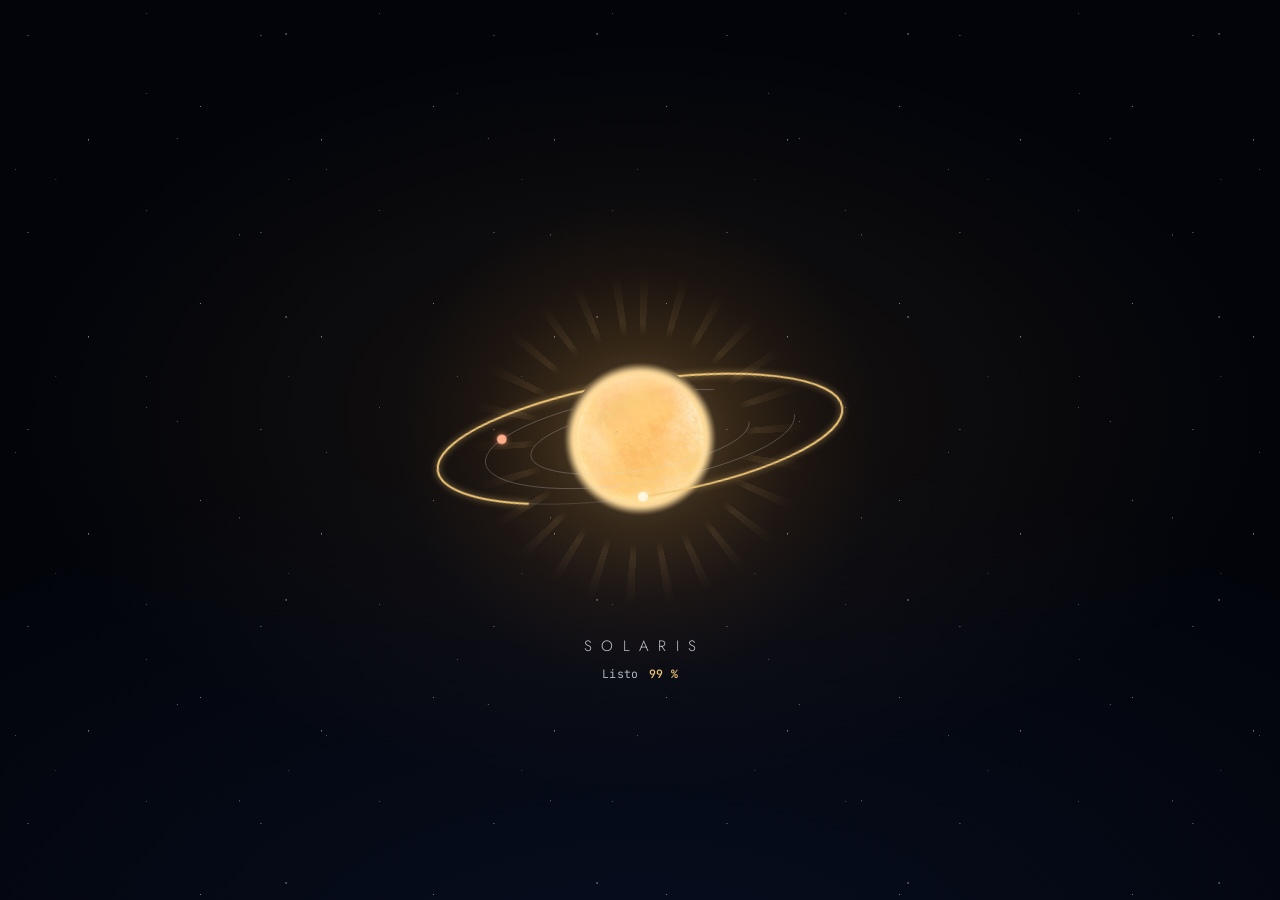
==== commit 7b154a67: "Glassmorphism, parte 1: material de vidrio y controles del explorador - Nuevo material común: vidrio" ====
--- a/index.html
+++ b/index.html
@@ -12,7 +12,7 @@
 <link rel="stylesheet" href="css/fonts.css?v=450f18c3e4">
 <link rel="preload" href="assets/images/logo-solaris.png" as="image">
 <link rel="stylesheet" href="css/privacidad.css?v=7545cd942b">
-<link rel="stylesheet" href="css/solaris.css?v=300e889665">
+<link rel="stylesheet" href="css/solaris.css?v=c7fe1d79c0">
 <script>
 /* Pantalla de carga: movimiento reducido antes del primer pintado y salida de emergencia si el simulador no llega a arrancar */
 (function () {
@@ -421,6 +421,6 @@
   </section>
 </div>
 <script src="js/privacidad.js?v=fbf56a99b3"></script>
-<script src="js/solaris.js?v=e107fe12b5"></script>
+<script src="js/solaris.js?v=9dd999817e"></script>
 </body>
 </html>
--- a/css/solaris.css
+++ b/css/solaris.css
@@ -1,11 +1,20 @@
 :root {
---space: #02040a; --glass: rgba(10, 15, 27, 0.6); --glass-2: rgba(12, 18, 32, 0.84); --line: rgba(160, 190, 235, 0.13); --line-2: rgba(160, 190, 235, 0.28);
---text: #e7ebf3; --muted: #94a0b6; --dim: #5f6b82; --sun: #f2c879; --sun-dim: rgba(242, 200, 121, 0.16); --ice: #8fc3ff;
---text-2: #d6dce6; --text-3: #c3cad8;
+/* Material de vidrio (glassmorphism): grafito esmerilado sobre el espacio, borde de luz, brillo superior y grano fino */
+--frost: 214, 220, 232;   /* luz que se refleja en el vidrio: casi neutra, con un leve tono frío */
+--ink: 15, 16, 20;        /* grafito de fondo para velos y superficies opacas */
+--space: #02040a; --glass: rgba(56, 59, 66, 0.55); --glass-2: rgba(40, 42, 48, 0.8); --glass-solid: #222328;
+--line: rgba(var(--frost), 0.14); --line-2: rgba(var(--frost), 0.26);
+--text: #f2f3f6; --muted: #aeb3bd; --dim: #8d939e; --sun: #f2c879; --sun-dim: rgba(242, 200, 121, 0.16); --ice: #8fc3ff;
+--text-2: #dde0e6; --text-3: #c8ccd4;
 --font: "Jost", "Futura", "Century Gothic", "Avenir Next", system-ui, sans-serif;
 --mono: "JetBrains Mono", ui-monospace, "SF Mono", Menlo, Consolas, monospace;
---blur-1: 8px; --blur-2: 14px; --blur-3: 16px;
---r-sm: 10px; --r-md: 12px; --r-lg: 16px; --r-xl: 20px;
+--blur-1: 12px; --blur-2: 22px; --blur-3: 28px;
+--glass-filter: blur(var(--blur-2)) saturate(1.6);
+--glass-sheen: linear-gradient(165deg, rgba(255, 255, 255, 0.09) 0%, rgba(255, 255, 255, 0.025) 32%, rgba(255, 255, 255, 0) 58%);
+--glass-grain: url("data:image/svg+xml,%3Csvg xmlns='http://www.w3.org/2000/svg' width='160' height='160'%3E%3Cfilter id='n'%3E%3CfeTurbulence type='fractalNoise' baseFrequency='.85' numOctaves='2' stitchTiles='stitch'/%3E%3CfeColorMatrix values='0 0 0 0 1 0 0 0 0 1 0 0 0 0 1 0 0 0 .55 0'/%3E%3C/filter%3E%3Crect width='100%25' height='100%25' filter='url(%23n)' opacity='.09'/%3E%3C/svg%3E");
+--glass-shadow: inset 0 1px 0 rgba(255, 255, 255, 0.16), inset 0 0 0 1px rgba(255, 255, 255, 0.02), 0 22px 48px -26px rgba(0, 0, 0, 0.85), 0 2px 10px -3px rgba(0, 0, 0, 0.4);
+--hover: rgba(var(--frost), 0.08); --press: rgba(var(--frost), 0.13);
+--r-sm: 10px; --r-md: 14px; --r-lg: 20px; --r-xl: 26px;
 --top: calc(env(safe-area-inset-top, 0px) + 12px); --bot: calc(env(safe-area-inset-bottom, 0px) + 14px);
 color-scheme: dark; box-sizing: border-box;
 padding-top: env(safe-area-inset-top, 0px); padding-bottom: env(safe-area-inset-bottom, 0px);
@@ -24,18 +33,19 @@
 #gl:active { cursor: grabbing; }
 .ui { transition: opacity .45s ease, transform .45s ease; }
 .panel, #search, #modes, #rail, #camtools, #timebar, #minimap-wrap, #tourbar, .help-card, #results, #speed-menu {
-background: var(--glass); border: 1px solid var(--line); backdrop-filter: blur(var(--blur-2)) saturate(1.2); -webkit-backdrop-filter: blur(var(--blur-2)) saturate(1.2);
+background: var(--glass-grain), var(--glass-sheen), var(--glass); border: 1px solid var(--line); box-shadow: var(--glass-shadow);
+backdrop-filter: var(--glass-filter); -webkit-backdrop-filter: var(--glass-filter);
 }
 .icon-btn, .tool { display: inline-grid; place-items: center; width: 38px; height: 38px; border-radius: var(--r-sm); color: var(--muted); transition: color .2s, background .2s; }
-.icon-btn:hover, .tool:hover { color: var(--text); background: rgba(160, 190, 235, 0.09); }
+.icon-btn:hover, .tool:hover { color: var(--text); background: rgba(var(--frost), 0.09); }
 .tool.on, .icon-btn.on { color: var(--sun); background: var(--sun-dim); }
 .txt-btn { padding: 8px 12px; border-radius: var(--r-sm); color: var(--muted); font-size: 14px; }
-.txt-btn:hover { color: var(--text); background: rgba(160, 190, 235, 0.09); }
+.txt-btn:hover { color: var(--text); background: rgba(var(--frost), 0.09); }
 #top { position: fixed; top: var(--top); left: 12px; right: 12px; display: flex; align-items: center; gap: 12px; pointer-events: none; z-index: 20; }
 #top > * { pointer-events: auto; }
 #btn-menu { display: none; background: var(--glass); border: 1px solid var(--line); }
 .brand { display: flex; align-items: center; padding: 0 8px 0 6px; height: 44px; border-radius: var(--r-md); transition: background .2s; }
-.brand:hover { background: rgba(160, 190, 235, 0.09); }
+.brand:hover { background: rgba(var(--frost), 0.09); }
 .brand img { height: 30px; width: auto; display: block; }
 #search { position: relative; flex: 0 1 420px; min-width: 150px; margin: 0 auto; display: flex; align-items: center; gap: 8px; height: 44px; padding: 0 10px 0 12px; border-radius: var(--r-md); }
 #search-ico { color: var(--muted); display: grid; }
@@ -47,7 +57,7 @@
 #results.open { display: block; }
 #results li { display: grid; grid-template-columns: 14px 1fr; column-gap: 10px; align-items: center; padding: 8px 10px; border-radius: 8px; cursor: pointer; }
 #results li small { grid-column: 2; color: var(--muted); font-size: 13px; }
-#results li[aria-selected="true"], #results li:hover { background: rgba(160, 190, 235, 0.1); }
+#results li[aria-selected="true"], #results li:hover { background: rgba(var(--frost), 0.1); }
 #results li.empty { display: block; color: var(--muted); font-size: 14px; cursor: default; }
 #modes { display: flex; height: 44px; padding: 4px; border-radius: var(--r-md); gap: 2px; }
 #modes button { padding: 0 12px; border-radius: var(--r-sm); font-size: 14px; color: var(--muted); white-space: nowrap; }
@@ -65,7 +75,7 @@
 .rail-btn span { justify-self: start; padding: 0 12px 0 2px; font-size: 14px; white-space: nowrap; opacity: 0; transition: opacity .18s; }
 #rail:hover:not(.quiet) .rail-btn span, #rail:has(:focus-visible) .rail-btn span { opacity: 1; transition-delay: .3s; }
 @media (max-height: 760px) { .rail-btn { height: 36px; } }
-.rail-btn:hover { color: var(--text); background: rgba(160, 190, 235, 0.09); }
+.rail-btn:hover { color: var(--text); background: rgba(var(--frost), 0.09); }
 .rail-btn.on { color: var(--sun); background: var(--sun-dim); }
 .panel { position: fixed; border-radius: var(--r-lg); display: flex; flex-direction: column; overflow: hidden; z-index: 14; }
 #drawer { left: 72px; top: calc(var(--top) + 58px); bottom: calc(var(--bot) + 90px); width: 330px; opacity: 0; transform: translateX(-14px); pointer-events: none; }
@@ -78,7 +88,7 @@
 .note { color: var(--dim); font-size: 13px; line-height: 1.5; margin: 8px 0 4px; }
 .list { display: flex; flex-direction: column; gap: 1px; }
 .row { display: grid; grid-template-columns: 14px 1fr auto; gap: 12px; align-items: center; text-align: left; padding: 9px 10px; margin: 0 -10px; border-radius: var(--r-sm); }
-.row:hover { background: rgba(160, 190, 235, 0.08); }
+.row:hover { background: rgba(var(--frost), 0.08); }
 .row-main { display: flex; flex-direction: column; min-width: 0; }
 .row-main b { font-weight: 500; }
 .row-main small { color: var(--muted); font-size: 13px; white-space: nowrap; overflow: hidden; text-overflow: ellipsis; }
@@ -92,9 +102,9 @@
 .cta-row:hover { background: var(--sun-dim); border-color: rgba(242, 200, 121, .35); }
 .seg { display: flex; border: 1px solid var(--line); border-radius: var(--r-sm); padding: 3px; gap: 2px; }
 .seg button { flex: 1; padding: 7px 8px; border-radius: 8px; color: var(--muted); font-size: 14px; }
-.seg button.on { background: rgba(160, 190, 235, 0.16); color: var(--text); }
+.seg button.on { background: rgba(var(--frost), 0.16); color: var(--text); }
 .check { display: flex; align-items: center; gap: 12px; padding: 8px 0; cursor: pointer; font-size: 14.5px; }
-.check input { appearance: none; width: 34px; height: 20px; border-radius: var(--r-xl); background: rgba(160, 190, 235, 0.18); position: relative; flex: none; cursor: pointer; transition: background .2s; margin: 0; }
+.check input { appearance: none; width: 34px; height: 20px; border-radius: var(--r-xl); background: rgba(var(--frost), 0.18); position: relative; flex: none; cursor: pointer; transition: background .2s; margin: 0; }
 .check input::after { content: ""; position: absolute; left: 3px; top: 3px; width: 14px; height: 14px; border-radius: 50%; background: var(--muted); transition: transform .2s, background .2s; }
 .check input:checked { background: rgba(242, 200, 121, 0.35); }
 .check input:checked::after { transform: translateX(14px); background: var(--sun); }
@@ -111,20 +121,20 @@
 .info-head > :not(.info-globe) { position: relative; z-index: 1; }
 .globe.info-globe { position: absolute; top: -62px; right: -84px; margin: 0; z-index: 0; opacity: .92; pointer-events: none; animation: info-globe-in 1s cubic-bezier(.2, .8, .2, 1) both; }
 @keyframes info-globe-in { from { opacity: 0; transform: translate(24px, -12px) scale(.94); } }
-#info-title { text-shadow: 0 2px 18px rgba(2, 4, 10, .85); }
-.info-head .kind, .info-head .desc { text-shadow: 0 1px 10px rgba(2, 4, 10, .9); }
-.close-float { background: rgba(6, 10, 20, .45); }
+#info-title { text-shadow: 0 2px 18px rgba(var(--ink), .85); }
+.info-head .kind, .info-head .desc { text-shadow: 0 1px 10px rgba(var(--ink), .9); }
+.close-float { background: rgba(var(--ink), .45); }
 .kind { display: inline-flex; align-items: center; gap: 9px; color: var(--muted); font-size: 14px; }
 #info-title { font-size: 40px; font-weight: 300; letter-spacing: -.015em; line-height: 1.05; margin: 8px 0 10px; overflow-wrap: anywhere; }
 .desc { color: var(--text-3); line-height: 1.55; margin: 0 0 14px; font-size: 15px; }
 .info-actions { display: flex; gap: 6px; flex-wrap: wrap; }
 .pill { display: inline-flex; align-items: center; gap: 7px; padding: 7px 12px 7px 9px; border-radius: var(--r-sm); border: 1px solid var(--line); font-size: 14px; color: var(--text); }
 .pill svg { width: 17px; height: 17px; color: var(--muted); }
-.pill:hover { border-color: var(--line-2); background: rgba(160, 190, 235, .07); }
+.pill:hover { border-color: var(--line-2); background: rgba(var(--frost), .07); }
 .pill.on { background: var(--sun-dim); }
 .pill.on svg { color: var(--sun); }
 .rel { display: flex; flex-wrap: wrap; align-items: center; gap: 6px; margin: 14px 0 0; color: var(--muted); font-size: 13.5px; line-height: 1.4; }
-.rel .link { display: inline-flex; align-items: center; gap: 6px; margin: 0; padding: 3px 10px 3px 8px; border-radius: 999px; border: 1px solid var(--line); background: rgba(160, 190, 235, .05); color: var(--text-2); font-size: 13px; text-decoration: none; transition: color .2s, border-color .2s, background .2s; }
+.rel .link { display: inline-flex; align-items: center; gap: 6px; margin: 0; padding: 3px 10px 3px 8px; border-radius: 999px; border: 1px solid var(--line); background: rgba(var(--frost), .05); color: var(--text-2); font-size: 13px; text-decoration: none; transition: color .2s, border-color .2s, background .2s; }
 .rel .link::before { content: ""; width: 7px; height: 7px; border-radius: 50%; background: var(--c, var(--muted)); box-shadow: 0 0 6px -1px var(--c, transparent); }
 .rel .link:hover { color: var(--sun); border-color: rgba(242, 200, 121, .45); background: var(--sun-dim); }
 .link { color: var(--ice); margin-right: 10px; text-decoration: underline; text-decoration-color: rgba(143, 195, 255, .35); text-underline-offset: 3px; }
@@ -132,14 +142,14 @@
 .live { margin-top: 14px; padding: 4px 14px 10px; border-radius: var(--r-md); background: rgba(143, 195, 255, 0.06); border: 1px solid rgba(143, 195, 255, 0.14); }
 .live h3 { margin-top: 10px; }
 .vs-grid { display: grid; grid-template-columns: 1fr 1fr; gap: 8px; }
-.vs-tile { display: grid; gap: 2px; padding: 10px 12px 12px; border-radius: var(--r-md); border: 1px solid var(--line); background: rgba(160, 190, 235, .035); }
+.vs-tile { display: grid; gap: 2px; padding: 10px 12px 12px; border-radius: var(--r-md); border: 1px solid var(--line); background: rgba(var(--frost), .035); }
 .vs-tile span { font-size: 12px; color: var(--muted); }
 .vs-tile .num { font-size: 20px; font-weight: 500; letter-spacing: -.03em; }
-.vs-bar { position: relative; display: block; height: 4px; margin-top: 6px; border-radius: 2px; background: rgba(160, 190, 235, .12); }
+.vs-bar { position: relative; display: block; height: 4px; margin-top: 6px; border-radius: 2px; background: rgba(var(--frost), .12); }
 .vs-bar::after { content: ""; position: absolute; left: 50%; top: -3px; width: 1px; height: 10px; background: rgba(231, 235, 243, .45); }
 .vs-fill { position: absolute; top: 0; bottom: 0; border-radius: 2px; background: linear-gradient(90deg, rgba(242, 200, 121, .35), var(--sun)); }
 .vs-fill.less { background: linear-gradient(90deg, var(--ice), rgba(143, 195, 255, .35)); }
-.vs-dot { position: absolute; top: 50%; width: 8px; height: 8px; margin: -4px 0 0 -4px; border-radius: 50%; background: var(--text); box-shadow: 0 0 0 2px rgba(6, 10, 20, .9); }
+.vs-dot { position: absolute; top: 50%; width: 8px; height: 8px; margin: -4px 0 0 -4px; border-radius: 50%; background: var(--text); box-shadow: 0 0 0 2px rgba(var(--ink), .9); }
 .live-row { display: grid; grid-template-columns: 1fr auto; column-gap: 10px; padding: 7px 0; border-top: 1px solid var(--line); font-size: 14px; }
 .live-row:first-child { border-top: 0; }
 .live-row span { color: var(--muted); }
@@ -162,7 +172,7 @@
 .legend .tag + .tag, .legend .tag:nth-of-type(2) { margin-left: 10px; }
 #camtools { position: fixed; left: 12px; bottom: var(--bot); display: flex; gap: 2px; padding: 4px; border-radius: var(--r-lg); z-index: 12; }
 #bottom { position: fixed; left: 50%; bottom: var(--bot); transform: translateX(-50%); display: flex; flex-direction: column; align-items: center; gap: 8px; z-index: 12; max-width: calc(100vw - 24px); }
-#scalebadge { font-size: 12.5px; color: var(--muted); padding: 3px 12px; border-radius: var(--r-xl); background: rgba(5, 8, 16, .55); border: 1px solid var(--line); white-space: nowrap; }
+#scalebadge { font-size: 12.5px; color: var(--muted); padding: 3px 12px; border-radius: var(--r-xl); background: rgba(var(--ink), .55); border: 1px solid var(--line); white-space: nowrap; }
 #timebar { display: flex; align-items: center; gap: 2px; padding: 4px 6px; border-radius: var(--r-lg); }
 #timebar .play { color: var(--text); }
 .speed-wrap { position: relative; }
@@ -171,7 +181,7 @@
 #speed-menu { position: absolute; bottom: 46px; left: 50%; transform: translateX(-50%); border-radius: var(--r-md); padding: 5px; display: none; flex-direction: column; background: var(--glass-2); min-width: 150px; }
 #speed-menu.open { display: flex; }
 #speed-menu button { padding: 8px 12px; border-radius: 8px; text-align: left; color: var(--muted); font-size: 14px; }
-#speed-menu button:hover { background: rgba(160, 190, 235, .1); color: var(--text); }
+#speed-menu button:hover { background: rgba(var(--frost), .1); color: var(--text); }
 #speed-menu button[aria-checked="true"] { color: var(--sun); }
 .date { display: flex; flex-direction: column; line-height: 1.2; padding: 0 12px; border-left: 1px solid var(--line); min-width: 120px; }
 #t-date, #t-clock { font-family: var(--mono); white-space: nowrap; letter-spacing: -.01em; }
@@ -212,14 +222,14 @@
 #toast.on { opacity: 1; transform: translate(-50%, 0); }
 #letterbox i { position: fixed; left: 0; right: 0; height: 0; background: #000; z-index: 30; transition: height .8s ease; pointer-events: none; }
 #letterbox i:first-child { top: 0; } #letterbox i:last-child { bottom: 0; }
-#cine-exit { position: fixed; right: 16px; bottom: calc(var(--bot) + 2px); z-index: 31; opacity: 0; pointer-events: none; background: rgba(5, 8, 16, .6); border: 1px solid var(--line); transition: opacity .3s; }
+#cine-exit { position: fixed; right: 16px; bottom: calc(var(--bot) + 2px); z-index: 31; opacity: 0; pointer-events: none; background: rgba(var(--ink), .6); border: 1px solid var(--line); transition: opacity .3s; }
 #app.cine .ui { opacity: 0; pointer-events: none !important; }
 #app.cine .ui * { pointer-events: none !important; }
 #app.cine #letterbox i { height: 7vh; }
 #app.cine #cine-exit { opacity: .0; pointer-events: auto; }
 #app.cine:hover #cine-exit, #app.cine #cine-exit:focus-visible { opacity: 1; }
 #app.touring #info { opacity: 0; pointer-events: none; }
-#help { position: fixed; inset: 0; z-index: 60; display: grid; place-items: center; background: rgba(2, 4, 10, .55); opacity: 0; pointer-events: none; transition: opacity .25s; padding: 16px; }
+#help { position: fixed; inset: 0; z-index: 60; display: grid; place-items: center; background: rgba(var(--ink), .55); opacity: 0; pointer-events: none; transition: opacity .25s; padding: 16px; }
 #help.open { opacity: 1; pointer-events: auto; }
 .help-card { border-radius: var(--r-xl); padding: 24px 26px 18px; max-width: 860px; width: 100%; background: var(--glass-2); max-height: calc(100% - 20px); overflow: auto; }
 .help-card h2 { font-size: 24px; font-weight: 300; margin-bottom: 16px; }
@@ -229,14 +239,14 @@
 kbd { font-family: var(--mono); font-size: 11.5px; border: 1px solid var(--line-2); border-bottom-width: 2px; border-radius: 6px; padding: 1px 6px; margin-right: 2px; color: var(--text); }
 #help-close, #help-guide { margin-top: 16px; float: right; }
 #help-guide { margin-left: 10px; color: var(--sun); }
-#intro { position: fixed; inset: 0; z-index: 70; display: flex; align-items: flex-end; padding: 0 0 calc(var(--bot) + 6vh) 6vw; background: radial-gradient(120% 90% at 0% 100%, rgba(2, 4, 10, .78) 0%, rgba(2, 4, 10, .25) 55%, transparent 80%); transition: opacity 1s ease, visibility 1s; }
+#intro { position: fixed; inset: 0; z-index: 70; display: flex; align-items: flex-end; padding: 0 0 calc(var(--bot) + 6vh) 6vw; background: radial-gradient(120% 90% at 0% 100%, rgba(var(--ink), .78) 0%, rgba(var(--ink), .25) 55%, transparent 80%); transition: opacity 1s ease, visibility 1s; }
 .intro-inner { max-width: 640px; }
 #intro h1 { margin: 0 0 22px; line-height: 0; }
 .intro-logo img { width: clamp(280px, 46vw, 700px); height: auto; }
 /* Logo animado: la imagen se corta en una franja por letra (marcado en index.html); la imagen queda para el texto alternativo y el tamaño */
 .lg-wrap { position: relative; display: inline-block; margin-left: -1.4%; }
 .lg-wrap img { opacity: 0; }
-.lg-anim { position: absolute; inset: 0; filter: drop-shadow(0 0 24px rgba(2, 4, 10, .6)); }
+.lg-anim { position: absolute; inset: 0; filter: drop-shadow(0 0 24px rgba(var(--ink), .6)); }
 .lg-l { position: absolute; top: 0; bottom: 0; background-image: url(../assets/images/logo-solaris.png); background-repeat: no-repeat; animation: lg-in 1.1s cubic-bezier(.16, 1, .3, 1) both; animation-delay: calc(var(--i) * 85ms + 350ms); }
 @keyframes lg-in { from { opacity: 0; transform: translateY(26%) scale(.96); } }   /* solo opacity/transform: corre en el compositor aunque el JS esté cargando */
 .lg-l.lg-sun { z-index: 1; transform-origin: 49.6% 50.3%; animation: lg-sun 1.8s cubic-bezier(.16, 1, .3, 1) .15s both; }
@@ -259,7 +269,7 @@
 .cta:hover:not(:disabled) { transform: translateY(-1px); box-shadow: 0 10px 40px -10px rgba(242, 200, 121, .55); }
 .cta:disabled { opacity: .35; cursor: progress; }
 .loader { display: flex; align-items: center; gap: 14px; margin-top: 22px; color: var(--dim); font-size: 13.5px; transition: opacity .6s; }
-.bar { width: 120px; height: 2px; background: rgba(160, 190, 235, .15); border-radius: 2px; overflow: hidden; }
+.bar { width: 120px; height: 2px; background: rgba(var(--frost), .15); border-radius: 2px; overflow: hidden; }
 .bar i { display: block; height: 100%; background: var(--sun); transform: scaleX(0); transform-origin: 0 50%; transition: transform .35s; }
 #app.ready .loader { opacity: .0; }
 #app.failed .loader { opacity: 1; color: #ffb4a2; }
@@ -322,14 +332,14 @@
 .fly-btn { display: inline-flex; align-items: center; gap: 7px; height: 44px; padding: 0 14px 0 12px; border-radius: var(--r-md); background: var(--glass); border: 1px solid rgba(242, 200, 121, .35); color: var(--sun); font-weight: 500; backdrop-filter: blur(var(--blur-2)); -webkit-backdrop-filter: blur(var(--blur-2)); }
 .fly-btn:hover { background: var(--sun-dim); }
 .intro-actions { display: flex; flex-wrap: wrap; gap: 12px; align-items: center; }
-.intro-mini { display: inline-flex; align-items: center; gap: 6px; height: 34px; padding: 0 12px; border-radius: 17px; font-size: 13px; color: var(--text-3); border: 1px solid var(--line); background: rgba(6, 10, 20, .35); }
-.intro-mini:hover { color: var(--text); border-color: var(--line-2); background: rgba(6, 10, 20, .6); }
-#guide { position: fixed; inset: 0; z-index: 90; display: grid; place-items: center; padding: 16px; background: rgba(2, 4, 10, .66); opacity: 0; pointer-events: none; transition: opacity .25s; }
+.intro-mini { display: inline-flex; align-items: center; gap: 6px; height: 34px; padding: 0 12px; border-radius: 17px; font-size: 13px; color: var(--text-3); border: 1px solid var(--line); background: rgba(var(--ink), .35); }
+.intro-mini:hover { color: var(--text); border-color: var(--line-2); background: rgba(var(--ink), .6); }
+#guide { position: fixed; inset: 0; z-index: 90; display: grid; place-items: center; padding: 16px; background: rgba(var(--ink), .66); opacity: 0; pointer-events: none; transition: opacity .25s; }
 #guide.open { opacity: 1; pointer-events: auto; }
 .guide-card { position: relative; width: min(880px, 100%); max-height: min(88vh, 900px); overflow-y: auto; padding: 30px 34px 26px; border-radius: var(--r-xl); background: rgba(9, 13, 24, .96); border: 1px solid var(--line-2); box-shadow: 0 30px 80px rgba(0, 0, 0, .55); transform: translateY(10px); transition: transform .3s ease; overscroll-behavior: contain; }
 #guide.open .guide-card { transform: none; }
 .guide-x { position: absolute; top: 14px; right: 14px; width: 40px; height: 40px; border-radius: var(--r-sm); font-size: 24px; line-height: 1; color: var(--muted); }
-.guide-x:hover { color: var(--text); background: rgba(160, 190, 235, .08); }
+.guide-x:hover { color: var(--text); background: rgba(var(--frost), .08); }
 .guide-kicker { margin: 0 0 4px; font-size: 13px; color: var(--sun); }
 .guide-card h2 { margin: 0 0 10px; font-size: clamp(24px, 3vw, 32px); font-weight: 500; }
 .guide-lead { margin: 0 0 8px; color: var(--text-3); line-height: 1.6; max-width: 70ch; }
@@ -353,7 +363,7 @@
 .intro-author { display: flex; align-items: center; gap: 9px; margin: 26px 0 0; font-size: 13.5px; color: var(--muted); letter-spacing: .01em; }
 .intro-author + .intro-author { margin-top: 8px; }
 .mx-flag { flex: none; border-radius: 2px; box-shadow: 0 0 0 1px rgba(255, 255, 255, .18), 0 1px 4px rgba(0, 0, 0, .5); }
-.cta-ghost { padding: 14px 22px; border-radius: var(--r-lg); font-size: 17px; color: var(--sun); border: 1px solid rgba(242, 200, 121, .45); background: rgba(5, 8, 16, .35); }
+.cta-ghost { padding: 14px 22px; border-radius: var(--r-lg); font-size: 17px; color: var(--sun); border: 1px solid rgba(242, 200, 121, .45); background: rgba(var(--ink), .35); }
 .cta-ghost:hover:not(:disabled) { background: var(--sun-dim); }
 .cta-ghost:disabled { opacity: .35; }
 #flight { display: none; }
@@ -379,14 +389,14 @@
 #app.fl-pause .hud, #app.fl-pause #fl-hud { opacity: .25; }
 .hud { color: var(--text-2); text-shadow: 0 0 6px rgba(0, 0, 0, .9); font-size: 13.5px; }
 #hud-top { top: calc(var(--top) + 2px); left: 50%; transform: translateX(-50%); gap: 8px; white-space: nowrap; }
-#hud-top span { padding: 5px 11px; border-radius: var(--r-sm); background: rgba(6, 10, 20, .55); border: 1px solid var(--line); }
+#hud-top span { padding: 5px 11px; border-radius: var(--r-sm); background: rgba(var(--ink), .55); border: 1px solid var(--line); }
 #hud-top #h-ship { color: var(--sun); font-weight: 500; }
 #hud-warn { top: calc(var(--top) + 48px); left: 50%; transform: translateX(-50%); flex-direction: column; align-items: center; gap: 6px; max-width: min(640px, 92vw); }
-#hud-warn .w { margin: 0; padding: 6px 14px; border-radius: var(--r-sm); background: rgba(6, 10, 20, .7); border: 1px solid rgba(242, 200, 121, .35); color: var(--sun); text-align: center; }
+#hud-warn .w { margin: 0; padding: 6px 14px; border-radius: var(--r-sm); background: rgba(var(--ink), .7); border: 1px solid rgba(242, 200, 121, .35); color: var(--sun); text-align: center; }
 #hud-warn .w.ok { border-color: rgba(134, 211, 198, .4); color: #b7ece2; }
 #hud-warn .w.alert { border-color: rgba(255, 120, 90, .7); color: #ffb39e; animation: blink 1s steps(2) infinite; }
 @keyframes blink { 50% { opacity: .55; } }
-.hud-col { top: 50%; transform: translateY(-50%); width: 248px; flex-direction: column; padding: 14px 16px; border-radius: var(--r-lg); background: rgba(6, 10, 20, .5); border: 1px solid var(--line); backdrop-filter: blur(var(--blur-1)); -webkit-backdrop-filter: blur(var(--blur-1)); }
+.hud-col { top: 50%; transform: translateY(-50%); width: 248px; flex-direction: column; padding: 14px 16px; border-radius: var(--r-lg); background: rgba(var(--ink), .5); border: 1px solid var(--line); backdrop-filter: blur(var(--blur-1)); -webkit-backdrop-filter: blur(var(--blur-1)); }
 #hud-l { left: 14px; } #hud-r { right: 14px; }
 .hud-col h4 { margin: 0 0 6px; font-size: 12.5px; font-weight: 500; color: var(--muted); letter-spacing: .03em; }
 .hud-col dl { margin: 0; }
@@ -400,13 +410,13 @@
 @media (max-width: 1380px) { #hud-scale { display: none !important; } }
 #fl-bar { bottom: var(--bot); left: 50%; transform: translateX(-50%); gap: 3px; align-items: center; padding: 5px; border-radius: var(--r-lg); background: var(--glass); border: 1px solid var(--line); backdrop-filter: blur(var(--blur-2)); -webkit-backdrop-filter: blur(var(--blur-2)); max-width: calc(100vw - 24px); flex-wrap: wrap; justify-content: center; z-index: 26 !important; }
 .fb { height: 32px; padding: 0 9px; border-radius: var(--r-sm); color: var(--muted); font-size: 13px; white-space: nowrap; }
-.fb:hover { color: var(--text); background: rgba(160, 190, 235, .09); }
+.fb:hover { color: var(--text); background: rgba(var(--frost), .09); }
 .fb.on { color: var(--space); background: var(--sun); }
 .fb.cam { color: var(--text); border: 1px solid var(--line); }
 .fb.tgt { color: var(--sun); border: 1px solid rgba(242, 200, 121, .35); max-width: 160px; overflow: hidden; text-overflow: ellipsis; }
 .fb-grp { display: inline-flex; align-items: center; gap: 3px; flex-wrap: nowrap; }
 .fb-grp + .fb-grp { margin-left: 10px; }
-.fb-warpctl { display: inline-grid; grid-template-columns: 32px 72px 32px; align-items: center; justify-items: center; height: 32px; border-radius: var(--r-sm); border: 1px solid var(--line); background: rgba(6, 10, 20, .35); margin-right: 4px; }
+.fb-warpctl { display: inline-grid; grid-template-columns: 32px 72px 32px; align-items: center; justify-items: center; height: 32px; border-radius: var(--r-sm); border: 1px solid var(--line); background: rgba(var(--ink), .35); margin-right: 4px; }
 .fb-warpctl .fb-step { width: 32px; height: 30px; padding: 0; display: grid; place-items: center; font-size: 17px; line-height: 1; }
 .fb-warp { width: 72px; text-align: center; color: var(--sun); font-weight: 500; font-size: 14px; font-variant-numeric: tabular-nums; }
 .fb-touch { display: none; gap: 3px; }
@@ -414,13 +424,13 @@
 #fl-targets { right: 12px; top: calc(var(--top) + 52px); bottom: calc(var(--bot) + 60px); width: 320px; border-radius: var(--r-lg); background: var(--glass-2); border: 1px solid var(--line); display: none; flex-direction: column; overflow: hidden; z-index: 30 !important; backdrop-filter: blur(var(--blur-2)); -webkit-backdrop-filter: blur(var(--blur-2)); }
 #fl-targets.open { display: flex; }
 .ft-head { display: flex; gap: 6px; padding: 12px; border-bottom: 1px solid var(--line); }
-#ft-q { flex: 1; height: 36px; padding: 0 12px; border-radius: var(--r-sm); border: 1px solid var(--line); background: rgba(160, 190, 235, .06); outline: none; }
+#ft-q { flex: 1; height: 36px; padding: 0 12px; border-radius: var(--r-sm); border: 1px solid var(--line); background: rgba(var(--frost), .06); outline: none; }
 #ft-list { overflow-y: auto; padding: 4px 10px 14px; }
 #ft-list h5 { margin: 14px 4px 4px; font-size: 12.5px; font-weight: 500; color: var(--muted); }
 #ft-list button { display: grid; grid-template-columns: 14px 1fr auto; gap: 10px; align-items: center; width: 100%; text-align: left; padding: 7px 8px; border-radius: 8px; font-size: 14px; }
 #ft-list button small { color: var(--dim); font-size: 12px; }
-#ft-list button:hover, #ft-list button.on { background: rgba(160, 190, 235, .1); }
-#fl-pause { inset: 0; display: none; place-items: center; background: rgba(2, 4, 10, .6); z-index: 40 !important; padding: 16px; }
+#ft-list button:hover, #ft-list button.on { background: rgba(var(--frost), .1); }
+#fl-pause { inset: 0; display: none; place-items: center; background: rgba(var(--ink), .6); z-index: 40 !important; padding: 16px; }
 #app.fl-pause #fl-pause { display: grid; }
 .fp-card { max-width: 920px; width: 100%; border-radius: var(--r-xl); padding: 24px 26px; background: var(--glass-2); border: 1px solid var(--line); max-height: calc(100% - 20px); overflow: auto; }
 .fp-card h2 { font-size: 26px; font-weight: 300; margin-bottom: 14px; }
@@ -436,7 +446,7 @@
 #hg-list { display: flex; flex-direction: column; gap: 4px; margin-top: 12px; }
 .hg-ship { display: flex; flex-direction: column; text-align: left; padding: 10px 12px; border-radius: var(--r-md); border: 1px solid transparent; }
 .hg-ship b { font-weight: 500; font-size: 16px; } .hg-ship small { color: var(--muted); font-size: 13px; }
-.hg-ship:hover { background: rgba(160, 190, 235, .07); }
+.hg-ship:hover { background: rgba(var(--frost), .07); }
 .hg-ship.on { border-color: rgba(242, 200, 121, .5); background: var(--sun-dim); }
 .hg-ship.on b { color: var(--sun); }
 .hg-info { right: 16px; top: calc(var(--top) + 4px); width: 380px; max-height: calc(100% - var(--top) - var(--bot) - 12px); overflow: auto; }
@@ -445,11 +455,11 @@
 #hg-desc { color: var(--text-3); line-height: 1.55; margin: 0 0 12px; }
 #hg-stats { display: grid; grid-template-columns: 40% 1fr; gap: 8px 12px; margin: 0 0 14px; font-size: 14px; }
 #hg-stats dt { color: var(--muted); } #hg-stats dd { margin: 0; }
-#hg-stats .bar { display: block; height: 4px; margin-top: 5px; border-radius: 3px; background: rgba(160, 190, 235, .15); overflow: hidden; }
+#hg-stats .bar { display: block; height: 4px; margin-top: 5px; border-radius: 3px; background: rgba(var(--frost), .15); overflow: hidden; }
 #hg-stats .bar i { display: block; height: 100%; background: var(--sun); transform-origin: 0 50%; }
 .hg-opts { display: flex; flex-direction: column; gap: 10px; margin-bottom: 14px; }
 .hg-opts label { display: flex; flex-direction: column; gap: 6px; font-size: 13px; color: var(--muted); }
-.hg-opts select { height: 38px; border-radius: var(--r-sm); border: 1px solid var(--line); background: rgba(10, 15, 27, .9); color: var(--text); padding: 0 10px; font: inherit; }
+.hg-opts select { height: 38px; border-radius: var(--r-sm); border: 1px solid var(--line); background: rgba(var(--ink), .9); color: var(--text); padding: 0 10px; font: inherit; }
 .hg-actions { display: flex; gap: 10px; align-items: center; flex-wrap: wrap; }
 #hg-brand { margin-top: 18px; padding-top: 16px; border-top: 1px solid var(--line); }
 #hg-brand img { display: block; height: auto; opacity: .92; mix-blend-mode: screen; }
@@ -478,20 +488,20 @@
 #fl-targets { left: 8px; right: 8px; width: auto; }
 }
 #hud-l, #hud-r { top: calc(var(--top) + 56px); transform: none; }
-#hud-thr { left: 14px; bottom: calc(var(--bot) + 46px); width: 178px; flex-direction: column; padding: 12px 14px; border-radius: var(--r-lg); background: rgba(6, 10, 20, .55); border: 1px solid var(--line); backdrop-filter: blur(var(--blur-1)); -webkit-backdrop-filter: blur(var(--blur-1)); }
+#hud-thr { left: 14px; bottom: calc(var(--bot) + 46px); width: 178px; flex-direction: column; padding: 12px 14px; border-radius: var(--r-lg); background: rgba(var(--ink), .55); border: 1px solid var(--line); backdrop-filter: blur(var(--blur-1)); -webkit-backdrop-filter: blur(var(--blur-1)); }
 .thr-head { display: flex; justify-content: space-between; align-items: baseline; font-size: 12.5px; color: var(--muted); }
 .thr-head b { font-size: 24px; color: var(--text); font-variant-numeric: tabular-nums; }
 .thr-body { display: flex; gap: 12px; margin: 8px 0 6px; height: 190px; }
-#thr-track { position: relative; width: 44px; height: 100%; border-radius: 8px; background: rgba(160, 190, 235, .08); border: 1px solid var(--line); cursor: ns-resize; touch-action: none; }
-.thr-tick { position: absolute; left: 0; right: 0; height: 0; border-top: 1px solid rgba(160, 190, 235, .22); }
+#thr-track { position: relative; width: 44px; height: 100%; border-radius: 8px; background: rgba(var(--frost), .08); border: 1px solid var(--line); cursor: ns-resize; touch-action: none; }
+.thr-tick { position: absolute; left: 0; right: 0; height: 0; border-top: 1px solid rgba(var(--frost), .22); }
 .thr-tick.z { border-top-color: rgba(231, 235, 243, .55); }
 .thr-tick em { position: absolute; left: calc(100% + 4px); top: -7px; font-style: normal; font-size: 10.5px; color: var(--dim); }
 #thr-fill { position: absolute; left: 6px; right: 6px; bottom: 20%; height: 0; border-radius: 3px; background: linear-gradient(0deg, #86d3c6, var(--sun)); transition: none; }
 #thr-fill.rev { background: linear-gradient(0deg, #ff9c7a, #ffb39e); }
-#thr-lever { position: absolute; left: -5px; right: -5px; height: 6px; margin-bottom: -3px; border-radius: 3px; background: var(--sun); box-shadow: 0 0 0 2px rgba(6, 10, 20, .8), 0 0 10px rgba(242, 200, 121, .6); transition: bottom .12s ease-out; }
-#thr-lever.auto { background: #86d3c6; box-shadow: 0 0 0 2px rgba(6, 10, 20, .8); }
+#thr-lever { position: absolute; left: -5px; right: -5px; height: 6px; margin-bottom: -3px; border-radius: 3px; background: var(--sun); box-shadow: 0 0 0 2px rgba(var(--ink), .8), 0 0 10px rgba(242, 200, 121, .6); transition: bottom .12s ease-out; }
+#thr-lever.auto { background: #86d3c6; box-shadow: 0 0 0 2px rgba(var(--ink), .8); }
 .thr-btns { display: flex; flex-direction: column; justify-content: space-between; margin-left: 18px; }
-.thr-btns button { min-width: 44px; height: 22px; border-radius: 6px; font-size: 12px; color: var(--muted); border: 1px solid var(--line); background: rgba(6, 10, 20, .4); }
+.thr-btns button { min-width: 44px; height: 22px; border-radius: 6px; font-size: 12px; color: var(--muted); border: 1px solid var(--line); background: rgba(var(--ink), .4); }
 .thr-btns button:hover { color: var(--text); border-color: var(--line-2); }
 .thr-foot { display: flex; flex-direction: column; gap: 2px; font-size: 12px; color: var(--muted); }
 .thr-foot b { color: var(--sun); font-weight: 500; }
@@ -512,8 +522,8 @@
 #tb-tour { margin: 0; font-size: 13px; color: var(--muted); }
 #tb-step { margin: 2px 0 0; font-size: 14.5px; color: var(--sun); }
 .tb-x { width: 36px; height: 36px; margin: -6px -10px 0 0; border-radius: var(--r-sm); font-size: 22px; line-height: 1; color: var(--muted); flex: none; }
-.tb-x:hover { color: var(--text); background: rgba(160, 190, 235, .08); }
-.tb-track { position: relative; height: 3px; margin: 10px 0 12px; border-radius: 2px; background: rgba(160, 190, 235, .12); overflow: hidden; }
+.tb-x:hover { color: var(--text); background: rgba(var(--frost), .08); }
+.tb-track { position: relative; height: 3px; margin: 10px 0 12px; border-radius: 2px; background: rgba(var(--frost), .12); overflow: hidden; }
 .tb-track::before { content: ''; position: absolute; inset: 0; transform-origin: 0 50%; transform: scaleX(var(--p, 0)); background: rgba(242, 200, 121, .28); transition: transform .6s ease; }
 #tb-prog { position: absolute; inset: 0; transform-origin: 0 50%; transform: scaleX(0); background: var(--sun); opacity: .9; }
 #tb-kicker { font-size: 13px; color: var(--muted); }
@@ -528,8 +538,8 @@
 .tb-phase { margin: 6px 0 0; font-size: 12.5px; color: var(--ice); min-height: 0; }
 .tb-phase:empty { display: none; }
 .tb-ctrl { display: flex; align-items: center; gap: 8px; margin-top: 12px; padding-top: 10px; border-top: 1px solid var(--line); }
-.tb-btn { width: 38px; height: 38px; border-radius: 50%; display: grid; place-items: center; color: var(--text); border: 1px solid var(--line); background: rgba(6, 10, 20, .4); flex: none; }
-.tb-btn:hover:not(:disabled) { border-color: var(--line-2); background: rgba(160, 190, 235, .08); }
+.tb-btn { width: 38px; height: 38px; border-radius: 50%; display: grid; place-items: center; color: var(--text); border: 1px solid var(--line); background: rgba(var(--ink), .4); flex: none; }
+.tb-btn:hover:not(:disabled) { border-color: var(--line-2); background: rgba(var(--frost), .08); }
 .tb-btn:disabled { opacity: .35; cursor: default; }
 .tb-btn svg { width: 18px; height: 18px; }
 .tb-main { width: 46px; height: 46px; background: var(--sun); color: #1a1408; border-color: transparent; }
@@ -569,14 +579,14 @@
 #tb-data { grid-template-columns: 1fr 1fr; }
 .tb-paused { display: none; } #tb-card { display: none; }
 }
-#tours { position: fixed; inset: 0; z-index: 85; display: grid; place-items: center; padding: 16px; background: rgba(2, 4, 10, .66); opacity: 0; pointer-events: none; transition: opacity .25s; }
+#tours { position: fixed; inset: 0; z-index: 85; display: grid; place-items: center; padding: 16px; background: rgba(var(--ink), .66); opacity: 0; pointer-events: none; transition: opacity .25s; }
 #tours.open { opacity: 1; pointer-events: auto; }
 .tours-card { position: relative; width: min(1080px, 100%); max-height: min(90vh, 900px); overflow-y: auto; padding: 30px 34px 30px; border-radius: var(--r-xl); background: rgba(9, 13, 24, .96); border: 1px solid var(--line-2); box-shadow: 0 30px 80px rgba(0, 0, 0, .55); transform: translateY(10px); transition: transform .3s ease; }
 #tours.open .tours-card { transform: none; }
 .tours-card h2 { margin: 0 0 10px; font-size: clamp(22px, 2.8vw, 30px); font-weight: 400; }
 .tours-grid { display: grid; grid-template-columns: repeat(3, 1fr); gap: 14px; margin-top: 22px; }
 @media (max-width: 960px) { .tours-grid { grid-template-columns: repeat(2, 1fr); } }
-.tour-card { position: relative; display: flex; flex-direction: column; overflow: hidden; border-radius: var(--r-lg); border: 1px solid var(--line); background: rgba(160, 190, 235, .035); transition: border-color .25s, background .25s, transform .25s, box-shadow .25s; }
+.tour-card { position: relative; display: flex; flex-direction: column; overflow: hidden; border-radius: var(--r-lg); border: 1px solid var(--line); background: rgba(var(--frost), .035); transition: border-color .25s, background .25s, transform .25s, box-shadow .25s; }
 .tour-card:hover { border-color: rgba(242, 200, 121, .45); background: rgba(242, 200, 121, .04); transform: translateY(-2px); box-shadow: 0 18px 40px -22px rgba(0, 0, 0, .9); }
 .tour-card.featured { grid-column: span 2; border-color: rgba(242, 200, 121, .3); }
 .tour-cover { position: relative; height: 128px; overflow: hidden; border-bottom: 1px solid var(--line);
@@ -592,18 +602,18 @@
 .tour-card .cta { height: 40px; padding: 0 14px; font-size: 14px; white-space: nowrap; }
 @media (max-width: 700px) { .tours-card { padding: 24px 16px 20px; } .tours-grid { grid-template-columns: 1fr; } }
 .hg-home { display: inline-flex; align-items: center; gap: 6px; margin: -4px 0 10px -6px; padding: 6px 10px 6px 6px; border-radius: var(--r-sm); font-size: 13.5px; color: var(--muted); }
-.hg-home:hover { color: var(--text); background: rgba(160, 190, 235, .08); }
-.intro-about { position: absolute; right: 6vw; bottom: calc(var(--bot) + 6vh); display: inline-flex; align-items: center; gap: 9px; height: 44px; padding: 0 18px; border-radius: 22px; font-size: 14px; color: var(--text-2); border: 1px solid var(--line-2); background: rgba(6, 10, 20, .5); backdrop-filter: blur(var(--blur-1)); -webkit-backdrop-filter: blur(var(--blur-1)); transition: background .2s, border-color .2s, color .2s; }
-.intro-about:hover { color: var(--text); border-color: rgba(242, 200, 121, .55); background: rgba(6, 10, 20, .75); }
-.intro-about .about-logo { height: 21px; width: auto; flex: none; margin-top: 1px; filter: drop-shadow(0 0 5px rgba(2, 4, 10, .6)); }
+.hg-home:hover { color: var(--text); background: rgba(var(--frost), .08); }
+.intro-about { position: absolute; right: 6vw; bottom: calc(var(--bot) + 6vh); display: inline-flex; align-items: center; gap: 9px; height: 44px; padding: 0 18px; border-radius: 22px; font-size: 14px; color: var(--text-2); border: 1px solid var(--line-2); background: rgba(var(--ink), .5); backdrop-filter: blur(var(--blur-1)); -webkit-backdrop-filter: blur(var(--blur-1)); transition: background .2s, border-color .2s, color .2s; }
+.intro-about:hover { color: var(--text); border-color: rgba(242, 200, 121, .55); background: rgba(var(--ink), .75); }
+.intro-about .about-logo { height: 21px; width: auto; flex: none; margin-top: 1px; filter: drop-shadow(0 0 5px rgba(var(--ink), .6)); }
 @media (max-width: 760px) { .intro-about .about-logo { height: 18px; } .intro-about { padding: 0 14px; gap: 7px; } }
 #app.started .intro-about { pointer-events: none; }
-#about { position: fixed; inset: 0; z-index: 88; display: grid; place-items: center; padding: 16px; background: rgba(2, 4, 10, .7); opacity: 0; pointer-events: none; transition: opacity .3s; }
+#about { position: fixed; inset: 0; z-index: 88; display: grid; place-items: center; padding: 16px; background: rgba(var(--ink), .7); opacity: 0; pointer-events: none; transition: opacity .3s; }
 #about.open { opacity: 1; pointer-events: auto; }
 .about-card { position: relative; width: min(720px, 100%); max-height: min(94vh, 920px); overflow-y: auto; padding: 10px 40px 24px; border-radius: var(--r-xl); background: radial-gradient(120% 60% at 50% 0%, rgba(242, 200, 121, .07), transparent 60%), rgba(9, 13, 24, .97); border: 1px solid var(--line-2); box-shadow: 0 30px 90px rgba(0, 0, 0, .6); transform: translateY(12px) scale(.985); transition: transform .35s ease; }
 #about.open .about-card { transform: none; }
 .about-brand { margin: 18px 0 12px; text-align: center; line-height: 0; }
-.about-brand img { width: min(230px, 62%); height: auto; filter: drop-shadow(0 0 18px rgba(2, 4, 10, .6)); }
+.about-brand img { width: min(230px, 62%); height: auto; filter: drop-shadow(0 0 18px rgba(var(--ink), .6)); }
 .about-card h2 { margin: 0 0 18px; text-align: center; font-size: clamp(22px, 3vw, 30px); font-weight: 400; }
 .about-text p { margin: 0 0 12px; color: var(--text-3); font-size: 15.5px; line-height: 1.62; }
 .about-text .about-close-line { margin-top: 16px; padding: 14px 18px; border-left: 2px solid var(--sun); background: rgba(242, 200, 121, .06); border-radius: 0 10px 10px 0; color: var(--text); font-size: 16px; }
@@ -617,8 +627,8 @@
 }
 #credits { position: fixed; inset: 0; z-index: 95; opacity: 0; visibility: hidden; pointer-events: none; transition: opacity .45s ease, visibility .45s; }
 #credits.open { opacity: 1; visibility: visible; pointer-events: auto; }
-.cr-bg { position: absolute; inset: 0; background: radial-gradient(90% 60% at 50% 0%, rgba(242, 200, 121, .06), transparent 60%), radial-gradient(70% 50% at 100% 100%, rgba(143, 195, 255, .05), transparent 70%), rgba(2, 4, 10, .8); backdrop-filter: blur(var(--blur-1)); -webkit-backdrop-filter: blur(var(--blur-1)); }
-.cr-top { position: absolute; top: 0; left: 0; right: 0; z-index: 2; display: flex; align-items: center; justify-content: space-between; padding: calc(var(--top) + 2px) 16px 12px; background: linear-gradient(rgba(2, 4, 10, .85), rgba(2, 4, 10, 0)); pointer-events: none; }
+.cr-bg { position: absolute; inset: 0; background: radial-gradient(90% 60% at 50% 0%, rgba(242, 200, 121, .06), transparent 60%), radial-gradient(70% 50% at 100% 100%, rgba(143, 195, 255, .05), transparent 70%), rgba(var(--ink), .8); backdrop-filter: blur(var(--blur-1)); -webkit-backdrop-filter: blur(var(--blur-1)); }
+.cr-top { position: absolute; top: 0; left: 0; right: 0; z-index: 2; display: flex; align-items: center; justify-content: space-between; padding: calc(var(--top) + 2px) 16px 12px; background: linear-gradient(rgba(var(--ink), .85), rgba(var(--ink), 0)); pointer-events: none; }
 .cr-top > * { pointer-events: auto; }
 .cr-back { display: inline-flex; align-items: center; gap: 7px; height: 42px; padding: 0 16px 0 12px; border-radius: var(--r-md); font-size: 14.5px; color: var(--text); background: var(--glass); border: 1px solid var(--line-2); backdrop-filter: blur(var(--blur-2)); -webkit-backdrop-filter: blur(var(--blur-2)); }
 .cr-back:hover { border-color: rgba(242, 200, 121, .5); color: var(--sun); }
@@ -626,13 +636,13 @@
 .cr-scroll { position: absolute; inset: 0; overflow-y: auto; overscroll-behavior: contain; padding-top: calc(var(--top) + 64px); scroll-padding-top: 90px; }
 .cr-page { max-width: 880px; margin: 0 auto; padding: 0 20px calc(var(--bot) + 40px); }
 .cr-hero { text-align: center; margin-bottom: 22px; }
-.cr-logo { width: min(300px, 72%); height: auto; filter: drop-shadow(0 0 22px rgba(2, 4, 10, .7)); }
+.cr-logo { width: min(300px, 72%); height: auto; filter: drop-shadow(0 0 22px rgba(var(--ink), .7)); }
 .cr-hero h1 { margin: 16px 0 6px; font-size: clamp(24px, 3.6vw, 36px); font-weight: 300; letter-spacing: -.01em; line-height: 1.2; }
 .cr-tag { margin: 0; color: var(--muted); font-size: 14px; }
 .cr-index { display: flex; flex-wrap: wrap; justify-content: center; gap: 6px; margin: 0 auto 22px; max-width: 760px; }
-.cr-index a { padding: 6px 12px; border-radius: var(--r-lg); font-size: 13px; color: var(--text-3); text-decoration: none; border: 1px solid var(--line); background: rgba(6, 10, 20, .4); transition: color .2s, border-color .2s; }
+.cr-index a { padding: 6px 12px; border-radius: var(--r-lg); font-size: 13px; color: var(--text-3); text-decoration: none; border: 1px solid var(--line); background: rgba(var(--ink), .4); transition: color .2s, border-color .2s; }
 .cr-index a:hover { color: var(--sun); border-color: rgba(242, 200, 121, .45); }
-.cr-panel { border-radius: var(--r-xl); padding: 6px 38px; background: rgba(10, 15, 27, .62); border: 1px solid var(--line); backdrop-filter: blur(var(--blur-2)) saturate(1.15); -webkit-backdrop-filter: blur(var(--blur-2)) saturate(1.15); box-shadow: 0 30px 80px rgba(0, 0, 0, .35); }
+.cr-panel { border-radius: var(--r-xl); padding: 6px 38px; background: rgba(var(--ink), .62); border: 1px solid var(--line); backdrop-filter: blur(var(--blur-2)) saturate(1.15); -webkit-backdrop-filter: blur(var(--blur-2)) saturate(1.15); box-shadow: 0 30px 80px rgba(0, 0, 0, .35); }
 .cr-sec { padding: 30px 0 26px; border-bottom: 1px solid var(--line); }
 .cr-sec:last-child { border-bottom: 0; }
 .cr-sec h2 { position: relative; margin: 0 0 14px; padding-left: 16px; font-size: 22px; font-weight: 400; color: var(--text); }
@@ -652,7 +662,7 @@
 .cr-format > div:last-child { border-bottom: 0; }
 .cr-format dt { color: var(--text); font-size: 14px; font-weight: 500; } .cr-format dd { margin: 0; color: var(--dim); font-size: 14px; }
 .cr-asset-grid { display: grid; grid-template-columns: repeat(2, minmax(0, 1fr)); gap: 12px; }
-.cr-asset { margin: 0; padding: 14px 16px; border-radius: var(--r-lg); border: 1px solid var(--line); background: rgba(160, 190, 235, .035); font-size: 13.5px; }
+.cr-asset { margin: 0; padding: 14px 16px; border-radius: var(--r-lg); border: 1px solid var(--line); background: rgba(var(--frost), .035); font-size: 13.5px; }
 .cr-asset .cr-use { margin-bottom: 8px; color: var(--sun); font-size: 14.5px; font-weight: 500; }
 .cr-asset > div:not(.cr-use):not(.cr-adapt) { display: grid; grid-template-columns: 112px 1fr; gap: 10px; padding: 3px 0; }
 .cr-asset dt { color: var(--muted); } .cr-asset dd { margin: 0; color: var(--text-2); overflow-wrap: anywhere; }
@@ -660,9 +670,9 @@
 .cr-adapt { margin-top: 6px; color: var(--dim); font-size: 12.5px; }
 .cr-na { color: var(--dim); }
 .cr-chips { display: flex; flex-wrap: wrap; gap: 8px; margin: 0 0 14px; padding: 0; list-style: none; }
-.cr-chips li { padding: 6px 12px; border-radius: var(--r-sm); font-size: 13.5px; color: var(--text-2); border: 1px solid var(--line); background: rgba(160, 190, 235, .05); }
+.cr-chips li { padding: 6px 12px; border-radius: var(--r-sm); font-size: 13.5px; color: var(--text-2); border: 1px solid var(--line); background: rgba(var(--frost), .05); }
 .cr-cols { display: grid; grid-template-columns: 1fr 1fr; gap: 14px; margin: 4px 0 16px; }
-.cr-card { padding: 16px 18px 6px; border-radius: var(--r-lg); border: 1px solid var(--line); background: rgba(160, 190, 235, .035); }
+.cr-card { padding: 16px 18px 6px; border-radius: var(--r-lg); border: 1px solid var(--line); background: rgba(var(--frost), .035); }
 .cr-card h3 { margin-top: 0; }
 .cr-card p { font-size: 14.5px; }
 .cr-contact { display: flex; flex-wrap: wrap; align-items: baseline; gap: 6px 14px; margin: 18px 0 6px; padding: 16px 18px; border-radius: var(--r-lg); border: 1px solid rgba(242, 200, 121, .3); background: rgba(242, 200, 121, .06); }
@@ -688,7 +698,7 @@
 .music-btn .mi-off { opacity: 0; transition: opacity .2s; }
 .music-btn.muted .mi-off { opacity: 1; }
 .music-btn.muted .mi-note { opacity: .55; }
-.intro-music { position: absolute; top: calc(var(--top) + 10px); right: 16px; width: 42px; height: 42px; border-radius: 50%; display: grid; place-items: center; color: var(--sun); border: 1px solid var(--line-2); background: rgba(6, 10, 20, .5); backdrop-filter: blur(var(--blur-1)); -webkit-backdrop-filter: blur(var(--blur-1)); transition: border-color .2s, color .2s; }
+.intro-music { position: absolute; top: calc(var(--top) + 10px); right: 16px; width: 42px; height: 42px; border-radius: 50%; display: grid; place-items: center; color: var(--sun); border: 1px solid var(--line-2); background: rgba(var(--ink), .5); backdrop-filter: blur(var(--blur-1)); -webkit-backdrop-filter: blur(var(--blur-1)); transition: border-color .2s, color .2s; }
 .intro-music:hover { border-color: rgba(242, 200, 121, .55); }
 .intro-music.muted { color: var(--muted); }
 #app.started .intro-music { pointer-events: none; }
@@ -701,7 +711,7 @@
 .mp-head span { font-size: 11.5px; color: var(--muted); }
 .mp-head b { font-size: 16px; font-weight: 500; }
 .mp-head small { font-size: 13px; color: var(--text-3); }
-.mp-toggle { width: 100%; height: 38px; border-radius: var(--r-sm); font-size: 14px; color: var(--text); border: 1px solid var(--line-2); background: rgba(160, 190, 235, .06); }
+.mp-toggle { width: 100%; height: 38px; border-radius: var(--r-sm); font-size: 14px; color: var(--text); border: 1px solid var(--line-2); background: rgba(var(--frost), .06); }
 .mp-toggle.on { color: var(--sun); border-color: rgba(242, 200, 121, .45); }
 .mp-toggle:disabled { opacity: .5; }
 .mp-title { margin: 0 0 10px; font-size: 12px; letter-spacing: .04em; color: var(--muted); }
@@ -721,7 +731,7 @@
 .mix-row output { text-align: right; color: var(--text); font-size: 12px; font-variant-numeric: tabular-nums; }
 .mix-sw { display: flex; align-items: center; gap: 10px; font-size: 13px; color: var(--text-3); cursor: pointer; padding: 3px 0; }
 .mix-sw input { position: absolute; opacity: 0; pointer-events: none; }
-.mix-sw .sw { position: relative; width: 32px; height: 18px; border-radius: var(--r-sm); background: rgba(160, 190, 235, .18); flex: none; transition: background .2s; }
+.mix-sw .sw { position: relative; width: 32px; height: 18px; border-radius: var(--r-sm); background: rgba(var(--frost), .18); flex: none; transition: background .2s; }
 .mix-sw .sw::after { content: ''; position: absolute; left: 2px; top: 2px; width: 14px; height: 14px; border-radius: 50%; background: var(--text-3); transition: transform .2s, background .2s; }
 .mix-sw input:checked + .sw { background: rgba(242, 200, 121, .55); }
 .mix-sw input:checked + .sw::after { transform: translateX(14px); background: var(--sun); }
@@ -733,7 +743,7 @@
 .panel .mix-row { grid-template-columns: 1fr 120px 42px; font-size: 13px; }
 #tourbar .tb-body { transition: opacity .45s ease; }
 #tourbar.travel .tb-body { opacity: .18; }
-#settings { position: fixed; inset: 0; z-index: 97; display: grid; place-items: center; padding: 16px; background: rgba(2, 4, 10, .6); opacity: 0; pointer-events: none; transition: opacity .25s; }
+#settings { position: fixed; inset: 0; z-index: 97; display: grid; place-items: center; padding: 16px; background: rgba(var(--ink), .6); opacity: 0; pointer-events: none; transition: opacity .25s; }
 #settings.open { opacity: 1; pointer-events: auto; }
 .set-card { width: min(980px, 100%); height: min(720px, calc(100vh - 32px)); display: flex; flex-direction: column; border-radius: var(--r-xl); background: rgba(9, 13, 24, .95); border: 1px solid var(--line-2); box-shadow: 0 30px 90px rgba(0, 0, 0, .55); overflow: hidden; transform: translateY(10px); transition: transform .3s ease; }
 #settings.open .set-card { transform: none; }
@@ -745,7 +755,7 @@
 .set-nav { display: flex; flex-direction: column; gap: 2px; padding: 12px 10px; border-right: 1px solid var(--line); overflow-y: auto; }
 .set-nav button { display: flex; align-items: center; gap: 10px; padding: 10px 12px; border-radius: var(--r-sm); color: var(--muted); font-size: 14.5px; text-align: left; }
 .set-nav button svg { width: 19px; height: 19px; fill: none; stroke: currentColor; stroke-width: 1.6; stroke-linecap: round; stroke-linejoin: round; flex: none; }
-.set-nav button:hover { color: var(--text); background: rgba(160, 190, 235, .06); }
+.set-nav button:hover { color: var(--text); background: rgba(var(--frost), .06); }
 .set-nav button.on { color: var(--sun); background: var(--sun-dim); }
 .set-body { overflow-y: auto; padding: 18px 26px 26px; overscroll-behavior: contain; }
 .set-body h2 { margin: 0 0 8px; font-size: 22px; font-weight: 300; }
@@ -763,7 +773,7 @@
 .set-seg .seg button:disabled { opacity: .45; cursor: default; }
 .set-tog { cursor: pointer; }
 .set-tog input { position: absolute; opacity: 0; pointer-events: none; }
-.set-tog .sw { position: relative; width: 38px; height: 22px; border-radius: var(--r-md); background: rgba(160, 190, 235, .18); flex: none; transition: background .2s; }
+.set-tog .sw { position: relative; width: 38px; height: 22px; border-radius: var(--r-md); background: rgba(var(--frost), .18); flex: none; transition: background .2s; }
 .set-tog .sw::after { content: ''; position: absolute; left: 3px; top: 3px; width: 16px; height: 16px; border-radius: 50%; background: var(--text-3); transition: transform .2s, background .2s; }
 .set-tog input:checked + .sw { background: rgba(242, 200, 121, .55); }
 .set-tog input:checked + .sw::after { transform: translateX(16px); background: var(--sun); }
@@ -771,13 +781,13 @@
 .set-range .set-ctl { display: flex; align-items: center; gap: 10px; flex: none; }
 .set-range input { width: 180px; accent-color: var(--sun); }
 .set-range output { width: 46px; text-align: right; font-size: 13px; font-variant-numeric: tabular-nums; }
-.set-btn { padding: 8px 14px; border-radius: var(--r-sm); font-size: 13.5px; color: var(--text); border: 1px solid var(--line-2); background: rgba(160, 190, 235, .05); white-space: nowrap; }
+.set-btn { padding: 8px 14px; border-radius: var(--r-sm); font-size: 13.5px; color: var(--text); border: 1px solid var(--line-2); background: rgba(var(--frost), .05); white-space: nowrap; }
 .set-btn:hover { border-color: rgba(242, 200, 121, .45); color: var(--sun); }
 .set-btn.danger:hover { border-color: rgba(255, 140, 120, .6); color: #ffb3a6; }
 .key-grid { display: grid; grid-template-columns: repeat(2, minmax(0, 1fr)); gap: 0 26px; }
 .key-row { display: flex; align-items: center; justify-content: space-between; gap: 10px; padding: 6px 0; border-bottom: 1px solid var(--line); font-size: 13.5px; color: var(--text-3); }
 .key-row.fixed { color: var(--muted); }
-.kbd-btn { min-width: 46px; padding: 4px 10px; border-radius: 7px; font: 500 12px var(--mono); color: var(--text); border: 1px solid var(--line-2); background: rgba(160, 190, 235, .08); }
+.kbd-btn { min-width: 46px; padding: 4px 10px; border-radius: 7px; font: 500 12px var(--mono); color: var(--text); border: 1px solid var(--line-2); background: rgba(var(--frost), .08); }
 .kbd-btn:hover { border-color: rgba(242, 200, 121, .5); }
 .kbd-btn.listening { color: var(--sun); border-color: var(--sun); animation: kpulse 1s ease-in-out infinite; }
 @keyframes kpulse { 50% { background: rgba(242, 200, 121, .14); } }
@@ -793,7 +803,7 @@
 .set-row { flex-wrap: wrap; } .set-range input { width: 140px; }
 .key-grid { grid-template-columns: 1fr; } .set-live { display: none; }
 }
-#confirm { position: fixed; inset: 0; z-index: 99; display: grid; place-items: center; padding: 16px; background: rgba(2, 4, 10, .6); opacity: 0; pointer-events: none; transition: opacity .2s; }
+#confirm { position: fixed; inset: 0; z-index: 99; display: grid; place-items: center; padding: 16px; background: rgba(var(--ink), .6); opacity: 0; pointer-events: none; transition: opacity .2s; }
 #confirm.open { opacity: 1; pointer-events: auto; }
 .cf-card { width: min(420px, 100%); padding: 22px 24px 18px; border-radius: var(--r-lg); background: rgba(9, 13, 24, .97); border: 1px solid var(--line-2); box-shadow: 0 20px 60px rgba(0, 0, 0, .5); }
 .cf-card h3 { margin: 0 0 8px; font-size: 19px; font-weight: 400; }
@@ -808,7 +818,7 @@
 html.ts-large #info, html.ts-large #drawer, html.ts-large .guide-card, html.ts-large .tours-card, html.ts-large #tourbar, html.ts-large .set-body, html.ts-large .cr-page, html.ts-large .help-card { zoom: 1.14; }
 html.ts-small .lbl { font-size: 11.5px; } html.ts-large .lbl { font-size: 15.5px; } html.ts-large .lbl-moon, html.ts-large .lbl-asteroid, html.ts-large .lbl-comet, html.ts-large .lbl-craft { font-size: 14px; }
 html.hc { --text-2: #eef2f8; --text-3: #dde3ec; --muted: #c3ccdb; --dim: #a3aec2; --line: rgba(200, 220, 255, .38); --line-2: rgba(220, 235, 255, .6); }
-html.hc .panel, html.hc #search, html.hc #modes, html.hc #rail, html.hc #camtools, html.hc #timebar, html.hc #tourbar, html.hc .help-card, html.hc .set-card, html.hc .guide-card, html.hc .tours-card, html.hc .hud { background: rgba(2, 4, 10, .96) !important; }
+html.hc .panel, html.hc #search, html.hc #modes, html.hc #rail, html.hc #camtools, html.hc #timebar, html.hc #tourbar, html.hc .help-card, html.hc .set-card, html.hc .guide-card, html.hc .tours-card, html.hc .hud { background: rgba(var(--ink), .96) !important; }
 html.hc .lbl { color: #fff; text-shadow: 0 0 3px #000, 0 0 3px #000, 0 0 6px #000; }
 html.hc .lbl-moon, html.hc .lbl-asteroid, html.hc .lbl-comet, html.hc .lbl-craft { color: #f0f4fa; }
 html.hc .seg button.on, html.hc .set-nav button.on { outline: 2px solid var(--sun); }
@@ -818,7 +828,7 @@
 #app.tour-cine #letterbox i { height: 6vh; }
 #app.tour-cine:not(.cine-active) { cursor: none; }
 #cine-ctl { position: fixed; left: 50%; bottom: calc(6vh + 18px + var(--bot)); z-index: 41; display: flex; align-items: center; gap: 4px; padding: 6px 8px; border-radius: 999px;
-background: rgba(4, 7, 15, .5); border: 1px solid rgba(200, 215, 240, .14); backdrop-filter: blur(var(--blur-2)); -webkit-backdrop-filter: blur(var(--blur-2));
+background: rgba(var(--ink), .5); border: 1px solid rgba(200, 215, 240, .14); backdrop-filter: blur(var(--blur-2)); -webkit-backdrop-filter: blur(var(--blur-2));
 opacity: 0; transform: translate(-50%, 10px); pointer-events: none; transition: opacity .6s ease, transform .6s ease; }
 #app.tour-cine.cine-active #cine-ctl { opacity: 1; transform: translate(-50%, 0); pointer-events: auto; }
 #cine-ctl button { width: 38px; height: 38px; border-radius: 50%; display: grid; place-items: center; color: rgba(235, 240, 248, .88); }
@@ -850,7 +860,7 @@
 .globe { position: absolute; display: block; width: var(--s); height: var(--s); margin: calc(var(--s) / -2) 0 0 calc(var(--s) / -2); border-radius: 50%; }
 .globe > span { position: absolute; inset: 0; z-index: 1; overflow: hidden; border-radius: 50%; background: var(--c); box-shadow: 0 0 calc(var(--s) * .12) calc(var(--s) * -.05) var(--c); }
 .globe > span > b { position: absolute; inset: 0; background-size: auto 100%; background-repeat: repeat-x; background-position: 0 50%; animation: globe-spin 120s linear infinite; }
-.globe > span::after { content: ""; position: absolute; inset: 0; border-radius: 50%; background: radial-gradient(circle at 32% 28%, rgba(255, 255, 255, .18), transparent 40%), radial-gradient(circle at 36% 34%, transparent 46%, rgba(2, 4, 10, .5) 70%, rgba(2, 4, 10, .94) 100%); }
+.globe > span::after { content: ""; position: absolute; inset: 0; border-radius: 50%; background: radial-gradient(circle at 32% 28%, rgba(255, 255, 255, .18), transparent 40%), radial-gradient(circle at 36% 34%, transparent 46%, rgba(var(--ink), .5) 70%, rgba(var(--ink), .94) 100%); }
 @keyframes globe-spin { to { background-position: calc(var(--s) * 2) 50%; } }
 .globe.star > span { overflow: visible; box-shadow: 0 0 calc(var(--s) * .3) calc(var(--s) * .02) rgba(255, 170, 70, .55), 0 0 calc(var(--s) * .9) rgba(255, 150, 40, .28); }
 .globe.star > span > b { border-radius: 50%; }
@@ -869,7 +879,7 @@
 .tour-cine-btn, .tb-cine { display: inline-flex; align-items: center; gap: 7px; }
 @media (max-width: 760px) { .cc-track { width: 60px; } #cine-cap { bottom: calc(6vh + 80px + var(--bot)); } #cine-ctl button { width: 36px; height: 36px; } }
 #asset-load { position: fixed; right: 16px; bottom: calc(var(--bot) + 88px); z-index: 60; display: flex; align-items: center; gap: 9px; padding: 8px 14px 8px 11px; border-radius: 999px;
-font-size: 13px; color: var(--text-2); background: rgba(6, 10, 20, .7); border: 1px solid var(--line); backdrop-filter: blur(var(--blur-1)); -webkit-backdrop-filter: blur(var(--blur-1));
+font-size: 13px; color: var(--text-2); background: rgba(var(--ink), .7); border: 1px solid var(--line); backdrop-filter: blur(var(--blur-1)); -webkit-backdrop-filter: blur(var(--blur-1));
 opacity: 0; transform: translateY(6px); pointer-events: none; transition: opacity .35s, transform .35s; }
 #asset-load.on { opacity: 1; transform: none; }
 #asset-load i { width: 13px; height: 13px; border-radius: 50%; border: 2px solid rgba(242, 200, 121, .25); border-top-color: var(--sun); animation: aspin .9s linear infinite; }
@@ -884,7 +894,7 @@
 @keyframes vbp { 50% { opacity: .35; } }
 .b3d.fail { color: #e7b0a6; border-color: rgba(231, 150, 135, .35); background: rgba(231, 150, 135, .07); letter-spacing: .02em; }
 .btex { color: var(--muted); border: 1px solid var(--line); font-weight: 500; letter-spacing: .03em; }
-.only3d-bar { display: flex; flex-direction: column; gap: 6px; margin: 0 0 12px; padding: 8px 10px; border-radius: var(--r-sm); border: 1px solid var(--line); background: rgba(160, 190, 235, .03); }
+.only3d-bar { display: flex; flex-direction: column; gap: 6px; margin: 0 0 12px; padding: 8px 10px; border-radius: var(--r-sm); border: 1px solid var(--line); background: rgba(var(--frost), .03); }
 .only3d { font-size: 13px; }
 .vb-legend { font-size: 11.5px; color: var(--dim); display: flex; align-items: center; gap: 5px; flex-wrap: wrap; }
 .only3d-on .row:not(.has3d), .only3d-on .empty3d { display: none !important; }
@@ -907,7 +917,7 @@
 .tp-head h2 { margin: 2px 0 0; font-size: 22px; font-weight: 400; }
 .tp-tabs { margin: 14px 0 12px; }
 .cmp-cards { display: grid; grid-template-columns: repeat(auto-fill, minmax(190px, 1fr)); gap: 10px; }
-.cmp-card { position: relative; padding: 10px 12px; border-radius: var(--r-md); border: 1px solid var(--line); background: rgba(160, 190, 235, .04); display: grid; gap: 2px; }
+.cmp-card { position: relative; padding: 10px 12px; border-radius: var(--r-md); border: 1px solid var(--line); background: rgba(var(--frost), .04); display: grid; gap: 2px; }
 .cmp-card b { font-size: 15px; font-weight: 500; } .cmp-card small { color: var(--muted); font-size: 12px; } .cmp-card .dot { position: absolute; right: 12px; top: 13px; }
 .cmp-card-act { display: flex; gap: 10px; margin-top: 4px; } .cmp-card-act .txt-btn { font-size: 12.5px; padding: 0; }
 .cmp-add input { width: 100%; background: transparent; border: 0; border-bottom: 1px solid var(--line); color: inherit; font: inherit; padding: 6px 2px; }
@@ -917,18 +927,18 @@
 .cmp-empty { margin-top: 14px; }
 .cmp-scroll { overflow-x: auto; }
 .cmp-table { width: 100%; border-collapse: collapse; font-size: 13.5px; min-width: 560px; }
-.cmp-table th, .cmp-table td { padding: 7px 10px; border-bottom: 1px solid rgba(160, 190, 235, .09); text-align: left; vertical-align: top; }
+.cmp-table th, .cmp-table td { padding: 7px 10px; border-bottom: 1px solid rgba(var(--frost), .09); text-align: left; vertical-align: top; }
 .cmp-table thead th { font-weight: 500; color: var(--ice); font-size: 13px; }
 .cmp-table tbody th { color: var(--muted); font-weight: 400; width: 170px; }
 .cmp-table td.na { color: var(--dim); font-style: italic; }
 .cmp-log, .calc { display: block; color: var(--dim); font-size: 10.5px; } .calc { display: inline; }
-.cmp-bar { display: block; height: 4px; margin-top: 6px; border-radius: 2px; background: rgba(160, 190, 235, .1); overflow: hidden; }
+.cmp-bar { display: block; height: 4px; margin-top: 6px; border-radius: 2px; background: rgba(var(--frost), .1); overflow: hidden; }
 .cmp-bar i { display: block; height: 100%; background: var(--c); transform-origin: 0 50%; opacity: .85; }
 .cmp-size { width: 100%; height: auto; display: block; }
-.cmp-size .sz-name { fill: var(--text); font-size: 13px; } .cmp-size .sz-val { fill: var(--muted); font-size: 11px; } .cmp-size .sz-base { stroke: rgba(160, 190, 235, .25); }
+.cmp-size .sz-name { fill: var(--text); font-size: 13px; } .cmp-size .sz-val { fill: var(--muted); font-size: 11px; } .cmp-size .sz-base { stroke: rgba(var(--frost), .25); }
 .cmp-ratio { margin: 6px 0 2px; }
 .cmp-grav { display: grid; gap: 10px; }
-.cg-row { display: grid; grid-template-columns: 170px 120px 1fr; gap: 4px 14px; align-items: baseline; padding-bottom: 8px; border-bottom: 1px solid rgba(160, 190, 235, .09); }
+.cg-row { display: grid; grid-template-columns: 170px 120px 1fr; gap: 4px 14px; align-items: baseline; padding-bottom: 8px; border-bottom: 1px solid rgba(var(--frost), .09); }
 .cg-row b { font-weight: 500; display: flex; align-items: center; gap: 8px; } .cg-f { color: var(--sun); } .cg-row .cmp-bar, .cg-row small { grid-column: 2 / -1; } .cg-row small { color: var(--muted); }
 .cg-row .na { color: var(--dim); font-style: italic; }
 #cmp-tray { position: fixed; z-index: 44; left: 50%; top: calc(var(--top) + 8px); transform: translate(-50%, -10px); opacity: 0; pointer-events: none; transition: opacity .3s, transform .3s;
@@ -962,7 +972,7 @@
 .tl-cats { display: flex; gap: 14px; font-size: 12.5px; color: var(--muted); }
 .tl-cat { display: inline-flex; align-items: center; gap: 6px; cursor: pointer; } .tl-cat input { accent-color: var(--sun); }
 .tl-cat i { width: 8px; height: 8px; border-radius: 50%; } .tl-cat.tl-exploracion i { background: #8fc3ff; } .tl-cat.tl-astronomia i { background: #f2c879; }
-.tl-card { flex: 1 1 360px; padding: 10px 14px; border-radius: var(--r-md); border: 1px solid var(--line); background: rgba(160, 190, 235, .04); }
+.tl-card { flex: 1 1 360px; padding: 10px 14px; border-radius: var(--r-md); border: 1px solid var(--line); background: rgba(var(--frost), .04); }
 .tl-card h4 { margin: 4px 0 0; font-size: 16px; font-weight: 500; } .tl-card time { color: var(--sun); font-size: 13px; } .tl-card p { margin: 6px 0; font-size: 13.5px; color: var(--text-2); }
 .tl-card dl { display: grid; grid-template-columns: auto 1fr; gap: 2px 12px; margin: 4px 0 8px; font-size: 12.5px; } .tl-card dt { color: var(--muted); } .tl-card dd { margin: 0; }
 .tl-cat-tag { font-size: 10.5px; letter-spacing: .1em; text-transform: uppercase; } .tl-cat-tag.tl-exploracion { color: #8fc3ff; } .tl-cat-tag.tl-astronomia { color: #f2c879; }
@@ -997,10 +1007,10 @@
 .hz-lab { position: absolute; left: 0; top: 0; margin: -22px 0 0 6px; padding: 2px 7px; border-radius: 4px; font-size: 11px; letter-spacing: .04em; color: #bfe9cf; background: rgba(8, 24, 16, .55); border: 1px solid rgba(143, 216, 170, .3); white-space: nowrap; pointer-events: auto; }
 .pl-form { display: grid; grid-template-columns: 1fr auto 1fr 1fr; gap: 10px 12px; align-items: end; margin-bottom: 14px; }
 .pl-form label { display: grid; gap: 4px; font-size: 12px; color: var(--muted); }
-.pl-form select { background: rgba(160, 190, 235, .06); color: var(--text); border: 1px solid var(--line); border-radius: 8px; padding: 7px 8px; font: inherit; font-size: 14px; color-scheme: dark; }
+.pl-form select { background: rgba(var(--frost), .06); color: var(--text); border: 1px solid var(--line); border-radius: 8px; padding: 7px 8px; font: inherit; font-size: 14px; color-scheme: dark; }
 .pl-swap { margin-bottom: 3px; font-size: 16px; }
 .pl-grid { display: grid; grid-template-columns: repeat(auto-fill, minmax(190px, 1fr)); gap: 10px; }
-.pl-grid > div { padding: 10px 12px; border-radius: var(--r-md); border: 1px solid var(--line); background: rgba(160, 190, 235, .04); display: grid; gap: 2px; }
+.pl-grid > div { padding: 10px 12px; border-radius: var(--r-md); border: 1px solid var(--line); background: rgba(var(--frost), .04); display: grid; gap: 2px; }
 .pl-grid span { font-size: 11.5px; letter-spacing: .06em; text-transform: uppercase; color: var(--muted); } .pl-grid b { font-size: 17px; font-weight: 500; } .pl-grid small { color: var(--dim); font-size: 12px; }
 .pl-h { margin: 16px 0 8px; font-size: 11.5px; letter-spacing: .08em; text-transform: uppercase; color: #d9b8ff; font-weight: 600; }
 .pl-note { margin: 10px 0 0; font-size: 12.5px; color: var(--muted); padding-left: 10px; border-left: 2px solid rgba(211, 155, 255, .45); }
@@ -1009,14 +1019,14 @@
 #pl-marks { position: absolute; inset: 0; pointer-events: none; }
 .pl-mk { position: absolute; left: 0; top: 0; margin: 10px 0 0 10px; padding: 2px 7px; border-radius: 4px; font-size: 11px; letter-spacing: .04em; color: #ecd9ff; background: rgba(26, 12, 40, .6); border: 1px solid rgba(211, 155, 255, .45); white-space: nowrap; }
 @media (max-width: 760px) { .pl-form { grid-template-columns: 1fr auto 1fr; } .pl-form label:last-child { grid-column: 1 / -1; } }
-.sys-btn { display: inline-flex; align-items: center; gap: 7px; height: 36px; padding: 0 12px; white-space: nowrap; flex: none; border-radius: var(--r-sm); border: 1px solid var(--line); color: var(--text-2); font-size: 13.5px; background: rgba(160, 190, 235, .04); }
+.sys-btn { display: inline-flex; align-items: center; gap: 7px; height: 36px; padding: 0 12px; white-space: nowrap; flex: none; border-radius: var(--r-sm); border: 1px solid var(--line); color: var(--text-2); font-size: 13.5px; background: rgba(var(--frost), .04); }
 .sys-btn:hover { border-color: rgba(242, 200, 121, .5); color: #fff; }
 #app.sys-gargantua .sys-btn { border-color: rgba(240, 178, 102, .55); color: #f5d3a4; }
 #sys-pick { position: fixed; z-index: 48; top: calc(var(--top) + 8px); left: 50%; width: min(620px, calc(100% - 32px)); transform: translate(-50%, 10px); opacity: 0; pointer-events: none; transition: opacity .3s, transform .3s;
 padding: 16px 20px 20px; border-radius: var(--r-xl); background: var(--glass); border: 1px solid var(--line); backdrop-filter: blur(var(--blur-3)); -webkit-backdrop-filter: blur(var(--blur-3)); }
 #sys-pick.open { opacity: 1; transform: translate(-50%, 0); pointer-events: auto; }
 .sys-cards { display: grid; grid-template-columns: 1fr 1fr; gap: 12px; }
-.sys-card { position: relative; display: grid; gap: 4px; text-align: left; padding: 16px; border-radius: var(--r-lg); border: 1px solid var(--line); background: rgba(160, 190, 235, .04); color: inherit; }
+.sys-card { position: relative; display: grid; gap: 4px; text-align: left; padding: 16px; border-radius: var(--r-lg); border: 1px solid var(--line); background: rgba(var(--frost), .04); color: inherit; }
 .sys-card:hover { border-color: rgba(242, 200, 121, .55); } .sys-card.on { border-color: rgba(242, 200, 121, .7); background: rgba(242, 200, 121, .06); }
 .sys-card b { font-size: 17px; font-weight: 500; } .sys-card small { color: var(--muted); } .sys-card em { font-style: normal; font-size: 11px; color: var(--sun); letter-spacing: .06em; }
 .sys-card .sys-ico svg { width: 28px; height: 28px; color: var(--sun); } .sys-gargantua .sys-ico svg { color: #f0b266; }
@@ -1083,7 +1093,7 @@
 #ms-hud ol { display: flex; gap: 6px; margin: 0; padding: 0; list-style: none; font-size: 11.5px; color: var(--dim); }
 #ms-hud li:not(:last-child)::after { content: '—'; margin-left: 6px; opacity: .5; } #ms-hud li.done { color: #c9b08c; } #ms-hud li.on { color: #fff; font-weight: 500; }
 #ms-ctl { position: fixed; z-index: 61; left: 50%; bottom: calc(18px + var(--bot)); transform: translateX(-50%); display: flex; align-items: center; gap: 4px; padding: 6px 8px; border-radius: 999px;
-background: rgba(4, 7, 15, .5); border: 1px solid rgba(240, 190, 130, .2); backdrop-filter: blur(var(--blur-2)); -webkit-backdrop-filter: blur(var(--blur-2)); transition: opacity .6s; }
+background: rgba(var(--ink), .5); border: 1px solid rgba(240, 190, 130, .2); backdrop-filter: blur(var(--blur-2)); -webkit-backdrop-filter: blur(var(--blur-2)); transition: opacity .6s; }
 #ms-ctl button { width: 38px; height: 38px; border-radius: 50%; display: grid; place-items: center; color: rgba(240, 236, 228, .88); }
 #ms-ctl button:hover, #ms-ctl button.on { background: rgba(240, 178, 102, .14); color: #ffd9a0; }
 #ms-ctl svg { width: 19px; height: 19px; fill: none; stroke: currentColor; stroke-width: 1.7; stroke-linecap: round; stroke-linejoin: round; }
@@ -1150,12 +1160,12 @@
 #more-menu .mm-item { display: flex; align-items: center; gap: 10px; width: 100%; height: 40px; padding: 0 10px; border-radius: var(--r-sm); font-size: 14px; text-align: left; color: var(--text-2); }
 #more-menu .mm-item svg { width: 18px; height: 18px; flex: none; color: var(--muted); }
 #more-menu .mm-item > span { flex: 1; white-space: nowrap; }
-#more-menu .mm-item:hover, #more-menu .mm-item:focus-visible { color: var(--text); background: rgba(160, 190, 235, .09); }
+#more-menu .mm-item:hover, #more-menu .mm-item:focus-visible { color: var(--text); background: rgba(var(--frost), .09); }
 #more-menu .mm-item:hover svg { color: var(--text); }
 #more-menu .mm-state { font: 400 11px var(--mono); color: var(--dim); }
 #more-menu #music-btn:not(.muted) svg, #more-menu #music-btn:not(.muted) .mm-state { color: var(--sun); }
 #more-menu kbd { margin: 0; }
-html.hc #more-menu { background: rgba(2, 4, 10, .96); }
+html.hc #more-menu { background: rgba(var(--ink), .96); }
 @media (max-width: 760px) { #more-menu #help-btn { display: none; } }
 #app:has(#more-menu:not([hidden])) #toast { opacity: 0; }
 @media (max-width: 760px) { #app:has(#info.open) #mx-hud { opacity: 0; } }   /* en móvil la ficha (hoja inferior) ya muestra los mismos contadores y el HUD la tapaba */
@@ -1181,9 +1191,9 @@
 .sp-core { position: absolute; left: 50%; top: 50%; width: 30%; aspect-ratio: 1; margin: -15% 0 0 -15%; border-radius: 50%; background: radial-gradient(circle, #fff 0, rgba(255, 244, 220, .95) 22%, rgba(255, 200, 120, .45) 45%, transparent 70%); opacity: 0; animation: sp-flash 1.5s cubic-bezier(.2, .7, .2, 1) .05s; pointer-events: none; }
 .sp-orbits { position: absolute; inset: 0; width: 100%; height: 100%; overflow: visible; transition: opacity .5s ease-in, transform .55s cubic-bezier(.6, 0, .9, .4); }
 .sp-orb, .sp-track, .sp-prog { fill: none; vector-effect: non-scaling-stroke; }
-.sp-orb { stroke: rgba(160, 190, 235, .26); stroke-width: 1; stroke-dasharray: 1; stroke-dashoffset: 1; animation: sp-draw 1.6s cubic-bezier(.4, 0, .2, 1) forwards; }
+.sp-orb { stroke: rgba(var(--frost), .26); stroke-width: 1; stroke-dasharray: 1; stroke-dashoffset: 1; animation: sp-draw 1.6s cubic-bezier(.4, 0, .2, 1) forwards; }
 .sp-orb.o1 { animation-delay: .9s; } .sp-orb.o2 { animation-delay: 1.15s; }
-.sp-track { stroke: rgba(160, 190, 235, .16); stroke-width: 1; stroke-dasharray: 1; stroke-dashoffset: 1; animation: sp-draw 1.6s cubic-bezier(.4, 0, .2, 1) 1.4s forwards; }
+.sp-track { stroke: rgba(var(--frost), .16); stroke-width: 1; stroke-dasharray: 1; stroke-dashoffset: 1; animation: sp-draw 1.6s cubic-bezier(.4, 0, .2, 1) 1.4s forwards; }
 .sp-prog { stroke: var(--sun); stroke-width: 2; stroke-linecap: round; stroke-dasharray: 1; stroke-dashoffset: 1; filter: drop-shadow(0 0 3px rgba(242, 200, 121, .8)); animation: sp-creep 14s cubic-bezier(.1, .7, .2, 1) 1.6s forwards; }
 #splash.js .sp-prog { animation: none; }
 .sp-pl { opacity: 0; animation: sp-fade-in 1s ease-out 1.6s forwards; }
@@ -1235,7 +1245,7 @@
 .ph-pair { display: grid; grid-template-columns: 1fr 1fr; gap: 12px; margin: 6px 0 8px; justify-items: center; }
 .ph-pair.solo { grid-template-columns: 1fr; }
 .ph-fig { margin: 0; display: flex; flex-direction: column; align-items: center; gap: 7px; min-width: 0; max-width: 100%; }
-.ph-frame { position: relative; display: grid; place-items: center; width: var(--ph); height: var(--ph); max-width: 100%; padding: 0; border-radius: var(--r-md); overflow: hidden; background: radial-gradient(circle at 50% 42%, rgba(48, 62, 96, .28), rgba(2, 4, 10, .92) 72%); border: 1px solid var(--line); }
+.ph-frame { position: relative; display: grid; place-items: center; width: var(--ph); height: var(--ph); max-width: 100%; padding: 0; border-radius: var(--r-md); overflow: hidden; background: radial-gradient(circle at 50% 42%, rgba(48, 62, 96, .28), rgba(var(--ink), .92) 72%); border: 1px solid var(--line); }
 button.ph-frame { cursor: zoom-in; transition: border-color .2s, box-shadow .2s; }
 button.ph-frame:hover, button.ph-frame:focus-visible { border-color: rgba(242, 200, 121, .5); box-shadow: 0 0 0 3px rgba(242, 200, 121, .12); }
 .ph-frame img { display: block; width: 100%; height: 100%; object-fit: contain; }
@@ -1246,9 +1256,9 @@
 .ph-fig figcaption b { display: block; font-weight: 500; color: var(--text-2); }
 .ph-fig figcaption small { display: block; margin-top: 2px; color: var(--muted); font-size: 11.5px; }
 .ph-credit { margin: 4px 0 0; font-size: 11.5px; line-height: 1.45; color: var(--muted); }
-.ph-credit a { color: inherit; text-decoration: underline; text-decoration-color: rgba(160, 190, 235, .35); text-underline-offset: 2px; }
+.ph-credit a { color: inherit; text-decoration: underline; text-decoration-color: rgba(var(--frost), .35); text-underline-offset: 2px; }
 .ph-credit a:hover { color: var(--text-2); }
-#ph-box { position: fixed; inset: 0; z-index: 70; display: none; place-items: center; padding: 16px; background: rgba(2, 4, 10, .74); backdrop-filter: blur(6px); -webkit-backdrop-filter: blur(6px); }
+#ph-box { position: fixed; inset: 0; z-index: 70; display: none; place-items: center; padding: 16px; background: rgba(var(--ink), .74); backdrop-filter: blur(6px); -webkit-backdrop-filter: blur(6px); }
 #ph-box.open { display: grid; animation: ph-in .3s ease-out both; }
 @keyframes ph-in { from { opacity: 0; } }
 .ph-card { width: min(880px, 100%); max-height: calc(100% - 16px); overflow: auto; padding: 18px 22px 16px; border-radius: var(--r-xl); background: var(--glass-2); border: 1px solid var(--line); }
@@ -1261,7 +1271,7 @@
 .cmp-thumb + .dot { display: none; }
 .cmp-card:has(.cmp-thumb:not(:empty)) { padding-right: 56px; }
 .cmp-photos { display: grid; grid-template-columns: repeat(var(--n), minmax(0, 1fr)); gap: 16px; }
-.cp-col { min-width: 0; padding: 12px; border-radius: var(--r-md); border: 1px solid var(--line); background: rgba(160, 190, 235, .03); }
+.cp-col { min-width: 0; padding: 12px; border-radius: var(--r-md); border: 1px solid var(--line); background: rgba(var(--frost), .03); }
 .cp-col h4 { display: flex; align-items: center; gap: 8px; margin: 0 0 8px; font-size: 15px; font-weight: 500; }
 .cmp-photos .ph-pair { grid-template-columns: 1fr; gap: 10px; }
 @media (max-width: 760px) { .cmp-photos { grid-template-columns: 1fr 1fr; } .ph-card { padding: 14px; } .ph-card h2 { font-size: 24px; } }
@@ -1292,7 +1302,7 @@
 #fl-chal b { font-weight: 500; color: var(--sun); font-size: 14px; }
 #fl-chal small { color: var(--muted); font-size: 12px; line-height: 1.35; }
 .fc-t { font: 500 26px var(--mono); letter-spacing: -.02em; }
-.m-oro { color: #f2c879; } .m-plata { color: #d3dbe6; } .m-bronce { color: #cf9061; } .m-hecho { color: var(--ice); } .m-none { color: rgba(160, 190, 235, .22); }
+.m-oro { color: #f2c879; } .m-plata { color: #d3dbe6; } .m-bronce { color: #cf9061; } .m-hecho { color: var(--ice); } .m-none { color: rgba(var(--frost), .22); }
 #fl-coach { left: 50%; top: calc(var(--top) + 48px); transform: translateX(-50%); width: min(460px, calc(100vw - 24px)); flex-direction: column; gap: 6px; padding: 10px 14px; border-color: rgba(140, 200, 255, .35); animation: fl-pop .45s cubic-bezier(.2, .8, .2, 1) both; }
 #fl-coach.on ~ #hud-warn { top: calc(var(--top) + 150px); }
 #fl-coach.on ~ #fl-ach { top: calc(var(--top) + 152px); }
@@ -1301,7 +1311,7 @@
 #fl-disc.on ~ #hud-r { opacity: 0; pointer-events: none; }
 .fco-k { font: 500 10.5px var(--mono); letter-spacing: .1em; text-transform: uppercase; color: #a9d8ff; }
 #fl-coach p { margin: 0; font-size: 14.5px; line-height: 1.45; color: var(--text-2); }
-.fco-bar { height: 3px; border-radius: 2px; background: rgba(160, 190, 235, .15); overflow: hidden; }
+.fco-bar { height: 3px; border-radius: 2px; background: rgba(var(--frost), .15); overflow: hidden; }
 .fco-bar i { display: block; height: 100%; background: #a9d8ff; transform-origin: 0 50%; transition: transform .4s; }
 #fl-coach .txt-btn { align-self: flex-end; font-size: 12px; padding: 0; }
 #fl-ach { left: 50%; margin-left: -170px; top: calc(var(--top) + 48px); width: 340px; gap: 12px; align-items: center; padding: 12px 14px; border-color: rgba(242, 200, 121, .45); animation: fl-ach 5.2s ease both; }
@@ -1315,7 +1325,7 @@
 @keyframes fl-disc { from { opacity: 0; transform: translateX(24px); } }
 .fd-media { flex: none; width: 96px; height: 96px; border-radius: 12px; overflow: hidden; background: #02040a; border: 1px solid var(--line); display: grid; place-items: center; }
 .fd-media img { width: 100%; height: 100%; object-fit: contain; }
-.fd-dot::before { content: ""; width: 54px; height: 54px; border-radius: 50%; background: radial-gradient(circle at 35% 35%, var(--c), rgba(2, 4, 10, .9) 75%); }
+.fd-dot::before { content: ""; width: 54px; height: 54px; border-radius: 50%; background: radial-gradient(circle at 35% 35%, var(--c), rgba(var(--ink), .9) 75%); }
 .fd-body { min-width: 0; display: flex; flex-direction: column; gap: 4px; }
 .fd-kick { font: 500 10.5px var(--mono); letter-spacing: .06em; text-transform: uppercase; color: #a9d8ff; }
 .fd-body h3 { margin: 0; font-size: 22px; font-weight: 400; }
@@ -1338,7 +1348,7 @@
 .fr-medal svg { width: 64px; height: 80px; filter: drop-shadow(0 0 12px currentColor); }
 .fr-medal.sm svg { width: 30px; height: 38px; filter: none; }
 @keyframes fl-res { from { opacity: 0; transform: scale(.9) translateY(10px); } }
-#fl-log { inset: 0; display: none; place-items: center; z-index: 45 !important; padding: 16px; background: rgba(2, 4, 10, .7); }
+#fl-log { inset: 0; display: none; place-items: center; z-index: 45 !important; padding: 16px; background: rgba(var(--ink), .7); }
 #fl-log.on { display: grid; }
 #app.fl-log #fl-pause { display: none !important; }
 .lg-card { width: min(920px, 100%); max-height: calc(100% - 16px); overflow: auto; padding: 20px 24px; border-radius: var(--r-xl); background: var(--glass-2); border: 1px solid var(--line); }
@@ -1346,11 +1356,11 @@
 .lg-card h2 { margin: 2px 0 6px; font-size: 30px; font-weight: 300; }
 .lg-rank { display: flex; flex-wrap: wrap; align-items: center; gap: 6px 12px; font-size: 13px; color: var(--muted); }
 .lg-rank span:first-child { color: var(--sun); font-family: var(--mono); }
-.lg-bar { width: 160px; height: 5px; border-radius: 3px; background: rgba(160, 190, 235, .15); overflow: hidden; }
+.lg-bar { width: 160px; height: 5px; border-radius: 3px; background: rgba(var(--frost), .15); overflow: hidden; }
 .lg-bar i { display: block; height: 100%; background: var(--sun); transform-origin: 0 50%; }
 .lg-card .seg { margin-bottom: 14px; }
 .lg-retos { display: grid; gap: 10px; }
-.lg-reto { display: grid; grid-template-columns: 40px 1fr auto; gap: 12px; align-items: center; padding: 12px 14px; border-radius: var(--r-md); border: 1px solid var(--line); background: rgba(160, 190, 235, .03); }
+.lg-reto { display: grid; grid-template-columns: 40px 1fr auto; gap: 12px; align-items: center; padding: 12px 14px; border-radius: var(--r-md); border: 1px solid var(--line); background: rgba(var(--frost), .03); }
 .lg-reto.done { border-color: rgba(242, 200, 121, .25); }
 .lg-reto h4 { margin: 0 0 3px; font-size: 16px; font-weight: 500; }
 .lg-reto p { margin: 0 0 3px; font-size: 13.5px; line-height: 1.45; color: var(--text-3); }
@@ -1361,7 +1371,7 @@
 .lg-cats { display: flex; flex-wrap: wrap; gap: 6px; margin-bottom: 12px; }
 .lg-cats span { padding: 4px 10px; border-radius: 999px; border: 1px solid var(--line); font-size: 12.5px; color: var(--muted); } .lg-cats b { color: var(--text); font-weight: 500; }
 .lg-list { list-style: none; margin: 0; padding: 0; display: grid; grid-template-columns: repeat(auto-fill, minmax(230px, 1fr)); gap: 6px; }
-.lg-list li { display: grid; grid-template-columns: 14px 1fr; column-gap: 8px; align-items: center; padding: 8px 10px; border-radius: 9px; background: rgba(160, 190, 235, .04); }
+.lg-list li { display: grid; grid-template-columns: 14px 1fr; column-gap: 8px; align-items: center; padding: 8px 10px; border-radius: 9px; background: rgba(var(--frost), .04); }
 .lg-list li small { grid-column: 2; color: var(--muted); font-size: 11.5px; } .lg-list li b { font-weight: 500; }
 .lg-achs { display: grid; grid-template-columns: repeat(auto-fill, minmax(250px, 1fr)); gap: 8px; }
 .lg-ach { display: flex; gap: 10px; align-items: center; padding: 10px 12px; border-radius: var(--r-md); border: 1px solid var(--line); opacity: .5; filter: grayscale(1); }
@@ -1404,11 +1414,11 @@
 .cs-stage:focus-visible { box-shadow: inset 0 0 0 2px rgba(242, 200, 121, .55); }
 .cs-axes { position: absolute; inset: 0; width: 100%; height: 100%; pointer-events: none; }
 .cs-axis { stroke: rgba(242, 200, 121, .85); stroke-width: 1.5; }
-.cs-norm { stroke: rgba(160, 190, 235, .45); stroke-width: 1; stroke-dasharray: 4 4; }
+.cs-norm { stroke: rgba(var(--frost), .45); stroke-width: 1; stroke-dasharray: 4 4; }
 .cs-pole { fill: rgba(242, 200, 121, .95); }
 .cs-tiny { fill: none; stroke: var(--sun); stroke-width: 1.2; }
 .cs-labels { position: absolute; inset: 0; pointer-events: none; }
-.cs-lab { position: absolute; left: 0; top: 0; pointer-events: auto; display: flex; flex-direction: column; align-items: center; gap: 1px; padding: 3px 8px; margin-left: 0; border-radius: 8px; translate: -50% 0; background: rgba(2, 4, 10, .45); border: 1px solid transparent; white-space: nowrap; text-align: center; color: var(--text); }
+.cs-lab { position: absolute; left: 0; top: 0; pointer-events: auto; display: flex; flex-direction: column; align-items: center; gap: 1px; padding: 3px 8px; margin-left: 0; border-radius: 8px; translate: -50% 0; background: rgba(var(--ink), .45); border: 1px solid transparent; white-space: nowrap; text-align: center; color: var(--text); }
 .cs-lab b { font-weight: 500; font-size: 14px; } .cs-lab small { font-size: 12px; color: var(--muted); }
 .cs-lab .cs-rot { color: var(--sun); font-family: var(--mono); font-size: 11.5px; }
 .cs-lab:hover, .cs-lab:focus-visible { border-color: var(--line-2); }
@@ -1416,28 +1426,28 @@
 .cs-ctrl { position: absolute; left: 10px; right: 10px; top: 10px; display: flex; flex-direction: column; gap: 6px; pointer-events: none; }
 .cs-row { display: flex; flex-wrap: wrap; align-items: center; gap: 6px; pointer-events: none; }
 .cs-row > * { pointer-events: auto; }
-.cs-btn { display: inline-flex; align-items: center; gap: 6px; min-height: 36px; padding: 0 12px; border-radius: var(--r-sm); border: 1px solid var(--line-2); background: rgba(6, 10, 20, .72); color: var(--text-2); font-size: 13px; backdrop-filter: blur(6px); -webkit-backdrop-filter: blur(6px); }
+.cs-btn { display: inline-flex; align-items: center; gap: 6px; min-height: 36px; padding: 0 12px; border-radius: var(--r-sm); border: 1px solid var(--line-2); background: rgba(var(--ink), .72); color: var(--text-2); font-size: 13px; backdrop-filter: blur(6px); -webkit-backdrop-filter: blur(6px); }
 .cs-btn:hover { color: var(--text); border-color: rgba(242, 200, 121, .45); }
 .cs-btn.on, .cs-btn[aria-pressed="true"][data-cv="info"] { color: var(--space); background: var(--sun); border-color: var(--sun); }
-.cs-speed { display: inline-flex; align-items: center; gap: 6px; min-height: 36px; padding: 0 4px 0 10px; border-radius: var(--r-sm); border: 1px solid var(--line-2); background: rgba(6, 10, 20, .72); font-size: 12.5px; color: var(--muted); }
+.cs-speed { display: inline-flex; align-items: center; gap: 6px; min-height: 36px; padding: 0 4px 0 10px; border-radius: var(--r-sm); border: 1px solid var(--line-2); background: rgba(var(--ink), .72); font-size: 12.5px; color: var(--muted); }
 .cs-speed select { height: 30px; border: 0; background: transparent; color: var(--text); font: inherit; font-size: 13px; }
 .cs-speed select option { background: #0b1120; }
 .cs-custom input { width: 120px; accent-color: var(--sun); } .cs-custom output { min-width: 64px; color: var(--sun); font-family: var(--mono); font-size: 12px; }
 .cs-row2 { justify-content: space-between; }
-.cs-clock { margin: 0 auto 0 4px; padding: 4px 9px; border-radius: 7px; background: rgba(6, 10, 20, .6); font: 400 11.5px var(--mono); color: var(--muted); pointer-events: none !important; white-space: nowrap; }
+.cs-clock { margin: 0 auto 0 4px; padding: 4px 9px; border-radius: 7px; background: rgba(var(--ink), .6); font: 400 11.5px var(--mono); color: var(--muted); pointer-events: none !important; white-space: nowrap; }
 .cs-back em { display: none; font-style: normal; }
 .cs-more summary { cursor: pointer; font-size: 12px; color: var(--muted); margin-top: 8px; }
 .cs-more[open] summary { display: none; }
-.cs-scale { background: rgba(6, 10, 20, .72); }
+.cs-scale { background: rgba(var(--ink), .72); }
 .cs-scale button { padding: 6px 10px; font-size: 12.5px; white-space: nowrap; }
 .cs-warn { align-self: flex-start; margin: 0; padding: 6px 10px; border-radius: var(--r-sm); background: rgba(40, 26, 6, .8); border: 1px solid rgba(242, 200, 121, .4); color: #ffe0a0; font-size: 12.5px; pointer-events: auto; max-width: 560px; }
-.cs-info { position: absolute; right: 10px; bottom: 10px; width: min(320px, calc(100% - 20px)); max-height: calc(100% - 120px); overflow: auto; padding: 12px 14px; border-radius: var(--r-md); background: rgba(6, 10, 20, .86); border: 1px solid var(--line-2); backdrop-filter: blur(8px); -webkit-backdrop-filter: blur(8px); cursor: auto; touch-action: auto; user-select: text; -webkit-user-select: text; }
+.cs-info { position: absolute; right: 10px; bottom: 10px; width: min(320px, calc(100% - 20px)); max-height: calc(100% - 120px); overflow: auto; padding: 12px 14px; border-radius: var(--r-md); background: rgba(var(--ink), .86); border: 1px solid var(--line-2); backdrop-filter: blur(8px); -webkit-backdrop-filter: blur(8px); cursor: auto; touch-action: auto; user-select: text; -webkit-user-select: text; }
 .cs-info h3 { margin: 0 0 6px; font-size: 18px; font-weight: 500; letter-spacing: .02em; text-transform: uppercase; }
 .cs-info dl { display: grid; gap: 6px; margin: 0; } .cs-info dt { font-size: 11.5px; color: var(--muted); } .cs-info dd { margin: 0; font-size: 13.5px; } .cs-info dd small { display: block; color: var(--muted); font-size: 11.5px; line-height: 1.35; margin-top: 2px; }
 .cs-info .note { font-size: 12px; margin: 8px 0 0; } .cs-src { margin: 8px 0 0; font-size: 11.5px; color: var(--muted); } .cs-src a { color: var(--ice); }
 .cs-hint { margin: 6px 0 0; font-size: 11.5px; color: var(--dim); }
 .legal-links { display: flex; flex-wrap: wrap; gap: 4px 14px; font-size: 12px; }
-.legal-links a, .legal-links .link { color: var(--muted); text-decoration: underline; text-decoration-color: rgba(160, 190, 235, .3); text-underline-offset: 2px; padding: 4px 0; font-size: 12px; }
+.legal-links a, .legal-links .link { color: var(--muted); text-decoration: underline; text-decoration-color: rgba(var(--frost), .3); text-underline-offset: 2px; padding: 4px 0; font-size: 12px; }
 .legal-links a:hover, .legal-links .link:hover { color: var(--text); }
 #gl-lost { position: fixed; left: 50%; bottom: calc(var(--bot) + 70px); transform: translateX(-50%); z-index: 90; width: min(520px, calc(100% - 24px)); padding: 14px 16px; border-radius: var(--r-lg); background: var(--glass-2); border: 1px solid rgba(242, 200, 121, .45); display: grid; gap: 10px; justify-items: start; }
 #gl-lost p { margin: 0; font-size: 14px; line-height: 1.45; }
@@ -1454,11 +1464,11 @@
 /* Privacidad y documentos legales: accesos discretos desde el inicio, el menú, Acerca de, Créditos, Ajustes, el comparador y el vuelo */
 .legal-links .link { margin: 0; }
 .intro-legal { display: flex; flex-wrap: wrap; align-items: center; gap: 2px 12px; margin: 14px 0 0; font-size: 12.5px; color: var(--dim); }
-.intro-legal a, .intro-legal .link { margin: 0; padding: 6px 0; font-size: 12.5px; color: var(--muted); text-decoration: underline; text-decoration-color: rgba(160, 190, 235, .3); text-underline-offset: 2px; }
+.intro-legal a, .intro-legal .link { margin: 0; padding: 6px 0; font-size: 12.5px; color: var(--muted); text-decoration: underline; text-decoration-color: rgba(var(--frost), .3); text-underline-offset: 2px; }
 .intro-legal a:hover, .intro-legal .link:hover { color: var(--text); }
 #app.sp-landed .intro-legal { animation: sp-rise 1s cubic-bezier(.16, 1, .3, 1) .95s backwards; }
 #more-menu .mm-legal { display: flex; flex-wrap: wrap; gap: 0 14px; margin-top: 2px; padding: 6px 10px 2px; border-top: 1px solid var(--line); }
-#more-menu .mm-legal a { padding: 6px 0; font-size: 12.5px; color: var(--muted); text-decoration: underline; text-decoration-color: rgba(160, 190, 235, .3); text-underline-offset: 2px; }
+#more-menu .mm-legal a { padding: 6px 0; font-size: 12.5px; color: var(--muted); text-decoration: underline; text-decoration-color: rgba(var(--frost), .3); text-underline-offset: 2px; }
 #more-menu .mm-legal a:hover, #more-menu .mm-legal a:focus-visible { color: var(--text); }
 .about-legal { margin-top: 14px; }
 .cr-foot .legal-links { justify-content: center; margin-top: 4px; }
@@ -1483,3 +1493,89 @@
 .intro-legal { margin-top: 10px; }
 .intro-legal a, .intro-legal .link { padding: 4px 0; }
 }
+/* =====================================================================================================
+   Glassmorphism · Parte 1: material común y controles del explorador
+   Vidrio grafito esmerilado (velo + brillo superior + grano), borde de luz de 1 px y sombra profunda.
+   ===================================================================================================== */
+/* botones de icono, de herramienta y de texto */
+.icon-btn, .tool { border-radius: 12px; transition: color .2s, background .2s, box-shadow .2s, transform .15s; }
+.icon-btn:hover, .tool:hover, .txt-btn:hover { background: var(--hover); }
+.icon-btn:active, .tool:active, .rail-btn:active { background: var(--press); transform: scale(.96); }
+.tool.on, .icon-btn.on, .rail-btn.on { color: var(--sun); background: linear-gradient(180deg, rgba(242, 200, 121, .2), rgba(242, 200, 121, .08)); box-shadow: inset 0 1px 0 rgba(255, 236, 190, .2), inset 0 0 0 1px rgba(242, 200, 121, .2); }
+.txt-btn { border-radius: 12px; }
+/* barra superior */
+#top { gap: 10px; }
+.brand { height: 46px; border-radius: 14px; }
+.brand:hover { background: var(--hover); }
+#search { height: 46px; border-radius: 16px; padding: 0 8px 0 14px; transition: border-color .2s, box-shadow .25s; }
+#search:focus-within { border-color: rgba(var(--frost), .3); box-shadow: var(--glass-shadow), 0 0 0 4px rgba(143, 195, 255, .12); }
+#search kbd { border-color: var(--line-2); background: rgba(var(--frost), .06); border-radius: 7px; padding: 2px 8px; color: var(--muted); }
+#q::placeholder { color: var(--muted); opacity: .8; }
+#results { top: 54px; padding: 6px; border-radius: 18px; background: var(--glass-grain), var(--glass-sheen), var(--glass-2); backdrop-filter: blur(var(--blur-3)) saturate(1.6); -webkit-backdrop-filter: blur(var(--blur-3)) saturate(1.6); box-shadow: var(--glass-shadow), 0 30px 60px -24px rgba(0, 0, 0, .8); }
+#results li { border-radius: 12px; padding: 9px 12px; }
+#results li[aria-selected="true"], #results li:hover { background: var(--hover); box-shadow: inset 0 1px 0 rgba(255, 255, 255, .05); }
+#modes { height: 46px; padding: 4px; border-radius: 16px; }
+#modes button { border-radius: 12px; transition: color .2s, background .25s, box-shadow .25s; }
+#modes button:hover { background: var(--hover); color: var(--text); }
+#modes button.on { color: #fff; font-weight: 500; background: linear-gradient(180deg, rgba(255, 255, 255, .19), rgba(255, 255, 255, .06)); box-shadow: inset 0 1px 0 rgba(255, 255, 255, .26), inset 0 -2px 0 var(--sun), 0 8px 18px -10px rgba(0, 0, 0, .9); }
+#more-btn, #btn-menu, .fly-btn { background: var(--glass-grain), var(--glass-sheen), var(--glass); box-shadow: var(--glass-shadow); backdrop-filter: var(--glass-filter); -webkit-backdrop-filter: var(--glass-filter); }
+#more-btn { width: 46px; height: 46px; border-radius: 16px; transition: border-color .2s, color .2s; }
+#more-btn:hover { border-color: var(--line-2); }
+#more-btn.on { color: var(--sun); border-color: rgba(242, 200, 121, .45); }
+#btn-menu { border-radius: 14px; }
+.fly-btn { height: 46px; border-radius: 16px; border: 1px solid rgba(242, 200, 121, .38); background: var(--glass-grain), linear-gradient(180deg, rgba(242, 200, 121, .17), rgba(242, 200, 121, .05)), var(--glass); box-shadow: inset 0 1px 0 rgba(255, 236, 190, .2), 0 22px 48px -26px rgba(0, 0, 0, .85); transition: border-color .2s, box-shadow .25s; }
+.fly-btn:hover { background: var(--glass-grain), linear-gradient(180deg, rgba(242, 200, 121, .26), rgba(242, 200, 121, .1)), var(--glass); border-color: rgba(242, 200, 121, .6); box-shadow: inset 0 1px 0 rgba(255, 236, 190, .28), 0 0 24px -6px rgba(242, 200, 121, .35); }
+#top .sys-btn { height: 46px; padding: 0 14px; border-radius: 16px; border: 1px solid var(--line); color: var(--text-2); background: var(--glass-grain), var(--glass-sheen), var(--glass); box-shadow: var(--glass-shadow); backdrop-filter: var(--glass-filter); -webkit-backdrop-filter: var(--glass-filter); }
+#top .sys-btn:hover { border-color: var(--line-2); color: #fff; }
+/* menú «Más opciones» */
+#more-menu { top: calc(100% + 10px); padding: 8px; border-radius: 20px; border-color: var(--line-2); background: var(--glass-grain), var(--glass-sheen), var(--glass-2); box-shadow: var(--glass-shadow), 0 34px 70px -24px rgba(0, 0, 0, .85); backdrop-filter: blur(var(--blur-3)) saturate(1.6); -webkit-backdrop-filter: blur(var(--blur-3)) saturate(1.6); }
+#more-menu .mm-item { height: 42px; border-radius: 12px; padding: 0 12px; }
+#more-menu .mm-item:hover, #more-menu .mm-item:focus-visible { background: var(--hover); box-shadow: inset 0 1px 0 rgba(255, 255, 255, .05); }
+#more-menu .mm-legal { border-top-color: var(--line); margin-top: 4px; }
+/* carril lateral */
+#rail { width: 56px; padding: 6px; gap: 3px; border-radius: 22px; }
+#rail:hover:not(.quiet), #rail:has(:focus-visible) { width: 208px; box-shadow: var(--glass-shadow), 0 30px 60px -20px rgba(0, 0, 0, .8); }
+.rail-btn { height: 42px; border-radius: 13px; grid-template-columns: 42px 1fr; }
+.rail-btn:hover { background: var(--hover); }
+@media (max-height: 760px) { .rail-btn { height: 37px; } }
+/* controles inferiores: cámara, tiempo, escala y minimapa */
+#camtools { padding: 5px; gap: 3px; border-radius: 20px; }
+#timebar { padding: 5px 8px; gap: 3px; border-radius: 20px; }
+.speed { border-radius: 12px; }
+.speed:hover { background: linear-gradient(180deg, rgba(242, 200, 121, .18), rgba(242, 200, 121, .06)); }
+.date { border-left-color: var(--line); }
+#speed-menu { bottom: 52px; padding: 6px; border-radius: 18px; background: var(--glass-grain), var(--glass-sheen), var(--glass-2); box-shadow: var(--glass-shadow), 0 30px 60px -24px rgba(0, 0, 0, .8); }
+#speed-menu button { border-radius: 11px; }
+#speed-menu button:hover { background: var(--hover); }
+#scalebadge { padding: 4px 14px; border-radius: 999px; color: var(--text-3); background: var(--glass-grain), var(--glass); border: 1px solid var(--line); box-shadow: inset 0 1px 0 rgba(255, 255, 255, .08); backdrop-filter: blur(var(--blur-1)) saturate(1.4); -webkit-backdrop-filter: blur(var(--blur-1)) saturate(1.4); }
+#minimap-wrap { border-radius: 24px; overflow: hidden; }
+#minimap-wrap.off { border-radius: 14px; }
+#mm-toggle { border-radius: 10px; }
+#cine-exit { background: var(--glass-grain), var(--glass-sheen), var(--glass); box-shadow: var(--glass-shadow); backdrop-filter: var(--glass-filter); -webkit-backdrop-filter: var(--glass-filter); }
+/* ayudas flotantes */
+#tip { padding: 7px 11px; border-radius: 11px; background: var(--glass-grain), var(--glass-sheen), var(--glass-2); box-shadow: var(--glass-shadow); backdrop-filter: blur(var(--blur-1)) saturate(1.5); -webkit-backdrop-filter: blur(var(--blur-1)) saturate(1.5); }
+#toast { padding: 10px 18px; border-radius: 16px; background: var(--glass-grain), var(--glass-sheen), var(--glass-2); box-shadow: var(--glass-shadow), 0 26px 50px -22px rgba(0, 0, 0, .8); backdrop-filter: var(--glass-filter); -webkit-backdrop-filter: var(--glass-filter); }
+/* accesibilidad y compatibilidad: sin transparencia si se pide o si el navegador no desenfoca */
+@media (prefers-reduced-transparency: reduce) { html { --glass: rgb(34, 35, 40) !important; --glass-2: rgb(32, 33, 38) !important; --glass-grain: none; } }
+@supports not ((backdrop-filter: blur(1px)) or (-webkit-backdrop-filter: blur(1px))) { html { --glass: rgba(34, 35, 40, .95) !important; --glass-2: rgba(32, 33, 38, .97) !important; } }
+/* Parte 1 · tableta y móvil: objetivos táctiles de 44 px y resultados de búsqueda a todo el ancho, por encima de la barra de modos */
+@media (max-width: 1100px) {
+#modes { height: 42px; top: calc(var(--top) + 56px); }
+#modes button { border-radius: 11px; }
+}
+@media (max-width: 760px) {
+#search { height: 44px; padding: 0 8px 0 12px; }
+#btn-menu, #more-btn, .fly-btn { width: 44px; min-width: 44px; height: 44px; border-radius: 15px; }
+#top .sys-btn { height: 44px; padding: 0 12px; border-radius: 15px; }
+/* el vidrio del buscador pasa a una capa propia: así la lista de resultados puede fijarse a la pantalla (un backdrop-filter en el buscador la encerraría) */
+#search, html.hc #search { background: none !important; box-shadow: none; backdrop-filter: none; -webkit-backdrop-filter: none; }
+#search::before { content: ""; position: absolute; inset: -1px; z-index: -1; border-radius: inherit; border: 1px solid var(--line); background: var(--glass-grain), var(--glass-sheen), var(--glass); box-shadow: var(--glass-shadow); backdrop-filter: var(--glass-filter); -webkit-backdrop-filter: var(--glass-filter); pointer-events: none; }
+html.hc #search::before { background: rgba(var(--ink), .96); }
+#search { border-color: transparent; }
+#search:focus-within { box-shadow: 0 0 0 4px rgba(143, 195, 255, .14); }
+#results { position: fixed; left: 8px; right: 8px; top: calc(var(--top) + 54px); z-index: 3; max-height: min(62vh, calc(100vh - 140px)); }
+}
+/* resultados de búsqueda: la insignia «Textura» o «3D» va a la derecha del nombre en lugar de desbordarse sobre la descripción */
+#results li { grid-template-columns: 14px minmax(0, 1fr) auto; }
+#results li .b3d, #results li .btex { grid-column: 3; grid-row: 1; }
+#results li small { grid-column: 2 / 4; }
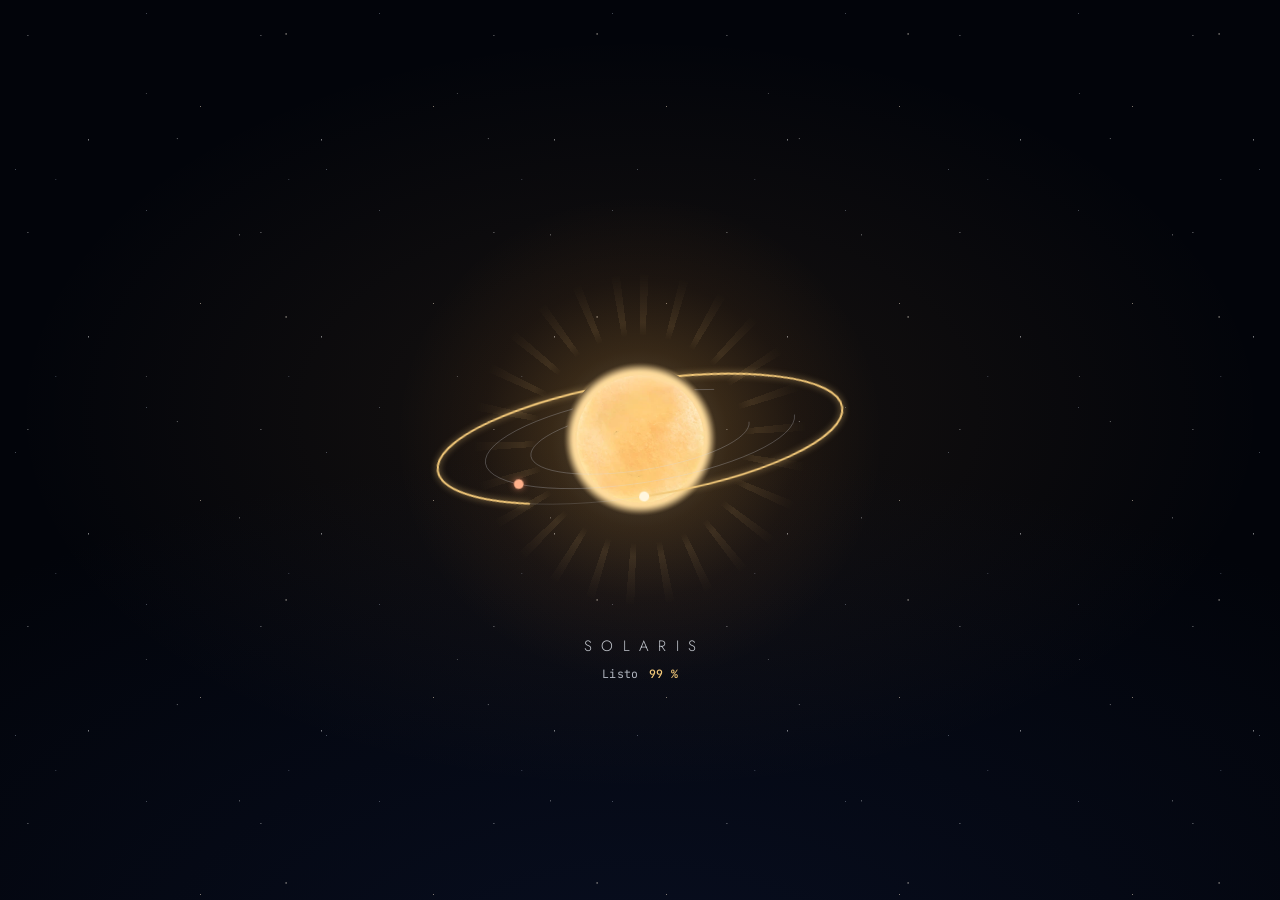
==== commit f4f54805: "Glassmorphism, parte 2: paneles, ventanas y controles internos - Ventanas (Ajustes, Acerca de, Instr" ====
--- a/index.html
+++ b/index.html
@@ -11,8 +11,8 @@
 <link rel="preload" href="assets/fonts/jost-latin-400-normal.woff2" as="font" type="font/woff2" crossorigin>
 <link rel="stylesheet" href="css/fonts.css?v=450f18c3e4">
 <link rel="preload" href="assets/images/logo-solaris.png" as="image">
-<link rel="stylesheet" href="css/privacidad.css?v=7545cd942b">
-<link rel="stylesheet" href="css/solaris.css?v=c7fe1d79c0">
+<link rel="stylesheet" href="css/privacidad.css?v=9bf25ff68c">
+<link rel="stylesheet" href="css/solaris.css?v=03f9478ede">
 <script>
 /* Pantalla de carga: movimiento reducido antes del primer pintado y salida de emergencia si el simulador no llega a arrancar */
 (function () {
@@ -421,6 +421,6 @@
   </section>
 </div>
 <script src="js/privacidad.js?v=fbf56a99b3"></script>
-<script src="js/solaris.js?v=9dd999817e"></script>
+<script src="js/solaris.js?v=c88450ac8b"></script>
 </body>
 </html>
--- a/css/privacidad.css
+++ b/css/privacidad.css
@@ -1,23 +1,30 @@
 /* SOLARIS · Panel «Gestionar privacidad y cookies» (simulador y páginas legales) */
 .pv-wrap {
-  --pv-text: #e7ebf3; --pv-2: #c3cad8; --pv-muted: #94a0b6; --pv-line: rgba(160, 190, 235, .14); --pv-line-2: rgba(160, 190, 235, .28);
+  --pv-text: #f2f3f6; --pv-2: #c8ccd4; --pv-muted: #aeb3bd; --pv-line: rgba(214, 220, 232, .14); --pv-line-2: rgba(214, 220, 232, .26);
+  /* mismo vidrio grafito que el simulador (este archivo también se usa en las páginas legales, sin solaris.css) */
+  --pv-grain: url("data:image/svg+xml,%3Csvg xmlns='http://www.w3.org/2000/svg' width='160' height='160'%3E%3Cfilter id='n'%3E%3CfeTurbulence type='fractalNoise' baseFrequency='.85' numOctaves='2' stitchTiles='stitch'/%3E%3CfeColorMatrix values='0 0 0 0 1 0 0 0 0 1 0 0 0 0 1 0 0 0 .55 0'/%3E%3C/filter%3E%3Crect width='100%25' height='100%25' filter='url(%23n)' opacity='.09'/%3E%3C/svg%3E");
+  --pv-sheen: linear-gradient(165deg, rgba(255, 255, 255, .09) 0%, rgba(255, 255, 255, .025) 32%, rgba(255, 255, 255, 0) 58%);
+  --pv-tile: linear-gradient(180deg, rgba(255, 255, 255, .06), rgba(255, 255, 255, .02));
   --pv-sun: #f2c879; --pv-ice: #8fc3ff; --pv-red: #ff8f7a;
   position: fixed; inset: 0; z-index: 400; display: grid; place-items: center; padding: max(12px, env(safe-area-inset-top, 0px)) 12px max(12px, env(safe-area-inset-bottom, 0px));
-  background: rgba(2, 4, 10, .66); backdrop-filter: blur(6px); -webkit-backdrop-filter: blur(6px);
+  background: rgba(15, 16, 20, .45); backdrop-filter: blur(10px) saturate(1.15); -webkit-backdrop-filter: blur(10px) saturate(1.15);
   font-family: "Jost", "Futura", "Century Gothic", "Avenir Next", system-ui, sans-serif; color: var(--pv-text); font-size: 15px; line-height: 1.5;
   opacity: 0; transition: opacity .25s ease;
 }
 .pv-wrap[hidden] { display: none; }
 .pv-wrap.open { opacity: 1; }
 html.pv-lock, html.pv-lock body { overflow: hidden; }
-.pv-card { width: min(680px, 100%); max-height: min(92vh, 900px); max-height: min(92dvh, 900px); display: flex; flex-direction: column; border-radius: 18px; overflow: hidden;
-  background: rgba(10, 15, 27, .94); border: 1px solid var(--pv-line-2); box-shadow: 0 30px 90px rgba(0, 0, 0, .55); transform: translateY(8px); transition: transform .25s ease; }
+.pv-card { width: min(680px, 100%); max-height: min(92vh, 900px); max-height: min(92dvh, 900px); display: flex; flex-direction: column; border-radius: 26px; overflow: hidden;
+  background: var(--pv-grain), var(--pv-sheen), rgba(40, 42, 48, .82); border: 1px solid var(--pv-line-2);
+  box-shadow: inset 0 1px 0 rgba(255, 255, 255, .16), 0 44px 110px -34px rgba(0, 0, 0, .9); backdrop-filter: blur(28px) saturate(1.6); -webkit-backdrop-filter: blur(28px) saturate(1.6);
+  transform: translateY(8px); transition: transform .25s ease; }
+@media (prefers-reduced-transparency: reduce) { .pv-card { background: rgb(34, 35, 40); } }
 .pv-wrap.open .pv-card { transform: none; }
 .pv-head { display: flex; align-items: flex-start; justify-content: space-between; gap: 12px; padding: 18px 20px 12px; border-bottom: 1px solid var(--pv-line); }
 .pv-kicker { display: block; font-size: 11.5px; letter-spacing: .08em; text-transform: uppercase; color: var(--pv-sun); }
 .pv-head h2 { margin: 2px 0 0; font-size: 21px; font-weight: 400; line-height: 1.25; }
 .pv-x { flex: none; width: 40px; height: 40px; border-radius: 10px; font-size: 24px; line-height: 1; color: var(--pv-muted); background: none; border: 0; cursor: pointer; }
-.pv-x:hover { color: var(--pv-text); background: rgba(160, 190, 235, .09); }
+.pv-x:hover { color: var(--pv-text); background: rgba(214, 220, 232, .09); }
 .pv-body { overflow-y: auto; overscroll-behavior: contain; padding: 14px 20px 6px; -webkit-overflow-scrolling: touch; }
 .pv-body:focus { outline: none; }
 .pv-lead { margin: 0 0 14px; color: var(--pv-2); }
@@ -28,21 +35,21 @@
 .pv-body a, .pv-docs a { color: var(--pv-ice); text-underline-offset: 2px; }
 .pv-body a:hover, .pv-docs a:hover { color: var(--pv-sun); }
 .pv-store { list-style: none; margin: 0 0 12px; padding: 0; display: grid; gap: 8px; }
-.pv-store li { display: flex; gap: 10px; align-items: flex-start; justify-content: space-between; padding: 10px 12px; border-radius: 12px; border: 1px solid var(--pv-line); background: rgba(6, 10, 20, .45); }
+.pv-store li { display: flex; gap: 10px; align-items: flex-start; justify-content: space-between; padding: 11px 14px; border-radius: 16px; border: 1px solid var(--pv-line); background: var(--pv-tile); box-shadow: inset 0 1px 0 rgba(255, 255, 255, .07); }
 .pv-store li > div { min-width: 0; }
 .pv-store code { font-family: "JetBrains Mono", ui-monospace, Menlo, monospace; font-size: 11.5px; color: var(--pv-muted); overflow-wrap: anywhere; }
 .pv-store p { margin: 3px 0 2px; font-size: 13.5px; color: var(--pv-2); line-height: 1.45; }
 .pv-store small { font-size: 12px; color: var(--pv-muted); }
-.pv-btn { font: inherit; cursor: pointer; border-radius: 10px; padding: 9px 14px; font-size: 14px; color: var(--pv-text); background: rgba(160, 190, 235, .08); border: 1px solid var(--pv-line-2); min-height: 40px; }
+.pv-btn { font: inherit; cursor: pointer; border-radius: 12px; padding: 9px 14px; font-size: 14px; color: var(--pv-text); background: linear-gradient(180deg, rgba(255, 255, 255, .08), rgba(255, 255, 255, .03)); border: 1px solid var(--pv-line-2); box-shadow: inset 0 1px 0 rgba(255, 255, 255, .1); min-height: 40px; }
 .pv-btn:hover { border-color: rgba(242, 200, 121, .5); color: var(--pv-sun); }
 .pv-mini { flex: none; padding: 6px 12px; min-height: 34px; font-size: 13px; }
 .pv-danger { color: #ffd0c7; border-color: rgba(255, 143, 122, .35); }
 .pv-danger:hover, .pv-mini:hover { color: var(--pv-red); border-color: rgba(255, 143, 122, .6); }
 [data-armed="1"] { color: #10131a !important; background: var(--pv-red) !important; border-color: var(--pv-red) !important; }
-.pv-opt { padding: 12px; border-radius: 12px; border: 1px solid var(--pv-line); background: rgba(6, 10, 20, .45); }
+.pv-opt { padding: 14px; border-radius: 16px; border: 1px solid var(--pv-line); background: var(--pv-tile); box-shadow: inset 0 1px 0 rgba(255, 255, 255, .07); }
 .pv-sw { display: flex; align-items: center; gap: 12px; cursor: pointer; }
 .pv-sw input { position: absolute; opacity: 0; width: 1px; height: 1px; }
-.pv-track { flex: none; position: relative; width: 44px; height: 26px; border-radius: 13px; background: rgba(160, 190, 235, .18); border: 1px solid var(--pv-line-2); transition: background .2s; }
+.pv-track { flex: none; position: relative; width: 44px; height: 26px; border-radius: 13px; background: rgba(214, 220, 232, .18); border: 1px solid var(--pv-line-2); transition: background .2s; }
 .pv-track::after { content: ''; position: absolute; top: 3px; left: 3px; width: 18px; height: 18px; border-radius: 50%; background: #c3cad8; transition: transform .2s, background .2s; }
 .pv-sw input:checked + .pv-track { background: rgba(242, 200, 121, .35); border-color: rgba(242, 200, 121, .6); }
 .pv-sw input:checked + .pv-track::after { transform: translateX(18px); background: var(--pv-sun); }
@@ -57,16 +64,24 @@
 .pv-hist small { display: block; color: var(--pv-muted); font-size: 12px; }
 .pv-hist .pv-empty { color: var(--pv-muted); }
 .pv-msg { margin: 6px 0 10px; min-height: 1.2em; font-size: 13.5px; color: var(--pv-sun); }
-.pv-foot { display: flex; flex-wrap: wrap; align-items: center; justify-content: space-between; gap: 10px; padding: 12px 20px; border-top: 1px solid var(--pv-line); background: rgba(6, 10, 20, .5); }
+.pv-foot { display: flex; flex-wrap: wrap; align-items: center; justify-content: space-between; gap: 10px; padding: 12px 20px; border-top: 1px solid var(--pv-line); background: rgba(255, 255, 255, .025); }
 .pv-docs { display: flex; flex-wrap: wrap; gap: 4px 14px; font-size: 13px; }
-.pv-ok { background: rgba(242, 200, 121, .14); border-color: rgba(242, 200, 121, .45); color: var(--pv-sun); min-width: 96px; }
+.pv-ok { background: linear-gradient(180deg, #f8daa0, #ecbd66); border-color: transparent; color: #17130a; font-weight: 500; min-width: 96px; box-shadow: inset 0 1px 0 rgba(255, 255, 255, .55), 0 10px 26px -10px rgba(242, 200, 121, .55); }
+.pv-ok:hover { color: #17130a; border-color: transparent; filter: brightness(1.04); }
 .pv-wrap :focus-visible { outline: 2px solid var(--pv-ice); outline-offset: 2px; }
 @media (max-width: 560px) {
   .pv-wrap { padding: 0; place-items: end stretch; }
-  .pv-card { width: 100%; max-height: 94vh; max-height: 94dvh; border-radius: 18px 18px 0 0; }
+  .pv-card { width: 100%; max-height: 94vh; max-height: 94dvh; border-radius: 26px 26px 0 0; }
   .pv-head, .pv-body, .pv-foot { padding-left: 16px; padding-right: 16px; }
   .pv-foot { padding-bottom: calc(12px + env(safe-area-inset-bottom, 0px)); }
   .pv-store li { flex-direction: column; }
   .pv-ok { flex: 1 1 100%; }
 }
 @media (prefers-reduced-motion: reduce) { .pv-wrap, .pv-card { transition: none; } }
+/* botón de cierre e interruptor con el mismo acabado de vidrio que el simulador */
+.pv-x { width: 38px; height: 38px; border-radius: 50%; font-size: 22px; color: var(--pv-2); background: rgba(15, 16, 20, .32); border: 1px solid var(--pv-line); box-shadow: inset 0 1px 0 rgba(255, 255, 255, .1); }
+.pv-x:hover { color: #fff; background: rgba(214, 220, 232, .14); }
+.pv-track { background: rgba(15, 16, 20, .4); border-color: var(--pv-line-2); box-shadow: inset 0 2px 4px rgba(0, 0, 0, .35); }
+.pv-track::after { background: linear-gradient(180deg, #ffffff, #d9dce3); box-shadow: 0 2px 5px rgba(0, 0, 0, .45); }
+.pv-sw input:checked + .pv-track { background: linear-gradient(180deg, rgba(242, 200, 121, .75), rgba(226, 172, 84, .65)); border-color: rgba(242, 200, 121, .6); box-shadow: 0 0 14px -4px rgba(242, 200, 121, .55); }
+.pv-sw input:checked + .pv-track::after { background: linear-gradient(180deg, #ffffff, #f3ead8); }
--- a/css/solaris.css
+++ b/css/solaris.css
@@ -1579,3 +1579,71 @@
 #results li { grid-template-columns: 14px minmax(0, 1fr) auto; }
 #results li .b3d, #results li .btex { grid-column: 3; grid-row: 1; }
 #results li small { grid-column: 2 / 4; }
+/* =====================================================================================================
+   Glassmorphism · Parte 2: paneles, ventanas y controles internos
+   ===================================================================================================== */
+/* fondo de las ventanas modales: el espacio se desenfoca y oscurece detrás del vidrio */
+#settings, #about, #guide, #tours, #help, #confirm, #ph-box { background: rgba(var(--ink), .5); }
+/* el desenfoque del fondo solo existe con la ventana abierta: un velo invisible a pantalla completa seguiría costando en cada fotograma */
+#settings.open, #about.open, #guide.open, #tours.open, #help.open, #confirm.open, #ph-box.open { background: rgba(var(--ink), .42); backdrop-filter: blur(10px) saturate(1.15); -webkit-backdrop-filter: blur(10px) saturate(1.15); }
+/* tarjetas de ventana: vidrio más denso para leer con comodidad */
+.set-card, .about-card, .guide-card, .tours-card, .help-card, .cf-card, .ph-card, .tool-panel, #sci-pop, #sys-pick, #music-pop, #cmp-tray {
+background: var(--glass-grain), var(--glass-sheen), var(--glass-2); border: 1px solid var(--line-2);
+box-shadow: var(--glass-shadow), 0 44px 110px -34px rgba(0, 0, 0, .9);
+backdrop-filter: blur(var(--blur-3)) saturate(1.6); -webkit-backdrop-filter: blur(var(--blur-3)) saturate(1.6);
+}
+.set-card, .about-card, .guide-card, .tours-card, .help-card, .ph-card, .tool-panel { border-radius: 28px; }
+.cf-card, #sci-pop, #sys-pick, #music-pop { border-radius: 22px; }
+.about-card { background: var(--glass-grain), radial-gradient(120% 60% at 50% 0%, rgba(242, 200, 121, .08), transparent 60%), var(--glass-sheen), var(--glass-2); }
+/* paneles laterales (ficha y secciones): sin corchetes de esquina, solo el borde de luz del vidrio */
+.panel { border-radius: 24px; }
+#info::after, #drawer::after, #tourbar::after { display: none; }
+#info::before { background: linear-gradient(180deg, transparent, rgba(255, 255, 255, .03) 70%, rgba(255, 255, 255, .16) 98%, rgba(255, 255, 255, .32) 100%); }
+.panel-head { padding: 16px 12px 8px 22px; }
+.panel-body { padding: 4px 22px 24px; }
+.close-float, .guide-x { width: 38px; height: 38px; border-radius: 50%; color: var(--text-2); background: rgba(var(--ink), .32); border: 1px solid var(--line); box-shadow: inset 0 1px 0 rgba(255, 255, 255, .1); backdrop-filter: blur(8px); -webkit-backdrop-filter: blur(8px); }
+.close-float:hover, .guide-x:hover { color: #fff; background: rgba(var(--frost), .14); }
+/* cabecera y pie de las ventanas */
+.set-top, .set-foot { background: rgba(255, 255, 255, .025); }
+.set-top { padding: 16px 18px 14px 24px; }
+.set-foot { padding: 14px 18px; }
+.set-nav { padding: 14px 10px; border-right-color: var(--line); background: rgba(var(--ink), .12); }
+.set-nav button { border-radius: 12px; padding: 10px 12px; transition: color .2s, background .2s, box-shadow .2s; }
+.set-nav button:hover { background: var(--hover); }
+.set-nav button.on { color: #fff; background: linear-gradient(180deg, rgba(255, 255, 255, .16), rgba(255, 255, 255, .05)); box-shadow: inset 0 1px 0 rgba(255, 255, 255, .22), 0 8px 18px -10px rgba(0, 0, 0, .9); }
+.set-nav button.on svg { color: var(--sun); }
+.set-row { border-bottom-color: var(--line); }
+/* botones */
+.set-btn, .mp-toggle { border-radius: 12px; border: 1px solid var(--line-2); background: linear-gradient(180deg, rgba(255, 255, 255, .08), rgba(255, 255, 255, .03)); box-shadow: inset 0 1px 0 rgba(255, 255, 255, .1); transition: border-color .2s, color .2s, background .2s; }
+.set-btn:hover, .mp-toggle:hover { background: linear-gradient(180deg, rgba(255, 255, 255, .13), rgba(255, 255, 255, .05)); }
+.cta { border-radius: 16px; background: linear-gradient(180deg, #f8daa0, #ecbd66); box-shadow: inset 0 1px 0 rgba(255, 255, 255, .55), inset 0 -1px 0 rgba(120, 80, 20, .25), 0 10px 26px -10px rgba(242, 200, 121, .55); }
+.cta:hover:not(:disabled) { box-shadow: inset 0 1px 0 rgba(255, 255, 255, .6), inset 0 -1px 0 rgba(120, 80, 20, .25), 0 14px 34px -10px rgba(242, 200, 121, .7); }
+.cta-ghost { border-radius: 16px; background: var(--glass-grain), linear-gradient(180deg, rgba(242, 200, 121, .12), rgba(242, 200, 121, .03)), rgba(var(--ink), .25); box-shadow: inset 0 1px 0 rgba(255, 236, 190, .16); backdrop-filter: blur(var(--blur-1)); -webkit-backdrop-filter: blur(var(--blur-1)); }
+.pill { border-radius: 12px; border-color: var(--line); background: linear-gradient(180deg, rgba(255, 255, 255, .07), rgba(255, 255, 255, .025)); box-shadow: inset 0 1px 0 rgba(255, 255, 255, .08); transition: border-color .2s, background .2s; }
+.pill:hover { border-color: var(--line-2); background: linear-gradient(180deg, rgba(255, 255, 255, .12), rgba(255, 255, 255, .04)); }
+.pill.on { background: linear-gradient(180deg, rgba(242, 200, 121, .2), rgba(242, 200, 121, .07)); border-color: rgba(242, 200, 121, .35); }
+.rel .link { background: rgba(255, 255, 255, .05); border-color: var(--line); }
+/* controles segmentados e interruptores */
+.seg { border-radius: 13px; padding: 3px; border-color: var(--line); background: rgba(var(--ink), .18); }
+.seg button { border-radius: 10px; transition: color .2s, background .2s, box-shadow .2s; }
+.seg button:hover:not(.on) { background: var(--hover); color: var(--text); }
+.seg button.on { color: #fff; background: linear-gradient(180deg, rgba(255, 255, 255, .17), rgba(255, 255, 255, .06)); box-shadow: inset 0 1px 0 rgba(255, 255, 255, .24), 0 6px 14px -8px rgba(0, 0, 0, .9); }
+.set-tog .sw, .mix-sw .sw, .check input { background: rgba(var(--ink), .4); box-shadow: inset 0 0 0 1px var(--line-2), inset 0 2px 4px rgba(0, 0, 0, .35); border-radius: 999px; }
+.set-tog .sw::after, .mix-sw .sw::after, .check input::after { background: linear-gradient(180deg, #ffffff, #d9dce3); box-shadow: 0 2px 5px rgba(0, 0, 0, .45); }
+.set-tog input:checked + .sw, .mix-sw input:checked + .sw, .check input:checked { background: linear-gradient(180deg, rgba(242, 200, 121, .75), rgba(226, 172, 84, .65)); box-shadow: inset 0 0 0 1px rgba(242, 200, 121, .6), 0 0 14px -4px rgba(242, 200, 121, .55); }
+.set-tog input:checked + .sw::after, .mix-sw input:checked + .sw::after, .check input:checked::after { background: linear-gradient(180deg, #ffffff, #f3ead8); }
+/* bloques internos de la ficha y de las secciones */
+.live { background: linear-gradient(180deg, rgba(255, 255, 255, .06), rgba(255, 255, 255, .02)); border-color: var(--line); border-radius: 16px; box-shadow: inset 0 1px 0 rgba(255, 255, 255, .07); }
+.vs-tile, .cmp-card, .cta-row { border-radius: 16px; border-color: var(--line); background: linear-gradient(180deg, rgba(255, 255, 255, .06), rgba(255, 255, 255, .02)); box-shadow: inset 0 1px 0 rgba(255, 255, 255, .07); }
+.cta-row:hover { background: linear-gradient(180deg, rgba(242, 200, 121, .16), rgba(242, 200, 121, .05)); border-color: rgba(242, 200, 121, .35); }
+.row { border-radius: 12px; }
+.row:hover { background: var(--hover); }
+.ph-frame { border-radius: 16px; }
+/* ventanas cerradas: invisibles al terminar el fundido (no se pintan ni reciben foco); el vidrio sigue desenfocando durante la animación */
+#settings, #about, #guide, #tours, #help, #confirm, .tool-panel, #sci-pop, #sys-pick, #music-pop { visibility: hidden; transition: opacity .3s ease, transform .35s ease, visibility 0s linear .35s; }
+#settings.open, #about.open, #guide.open, #tours.open, #help.open, #confirm.open, .tool-panel.open, #sci-pop.open, #sys-pick.open, #music-pop.open { visibility: visible; transition-delay: 0s; }
+/* bandeja de comparación: el botón no se parte en dos líneas y los nombres se recortan con puntos suspensivos; en móvil baja bajo la barra de modos */
+#cmp-tray { border-radius: 999px; }
+#cmp-tray .cta { white-space: nowrap; flex: none; border-radius: 999px; }
+#cmp-tray > span:not(.ct-dots) { min-width: 0; overflow: hidden; text-overflow: ellipsis; white-space: nowrap; }
+@media (max-width: 760px) { #cmp-tray { top: calc(var(--top) + 108px); width: calc(100% - 16px); max-width: none; } }
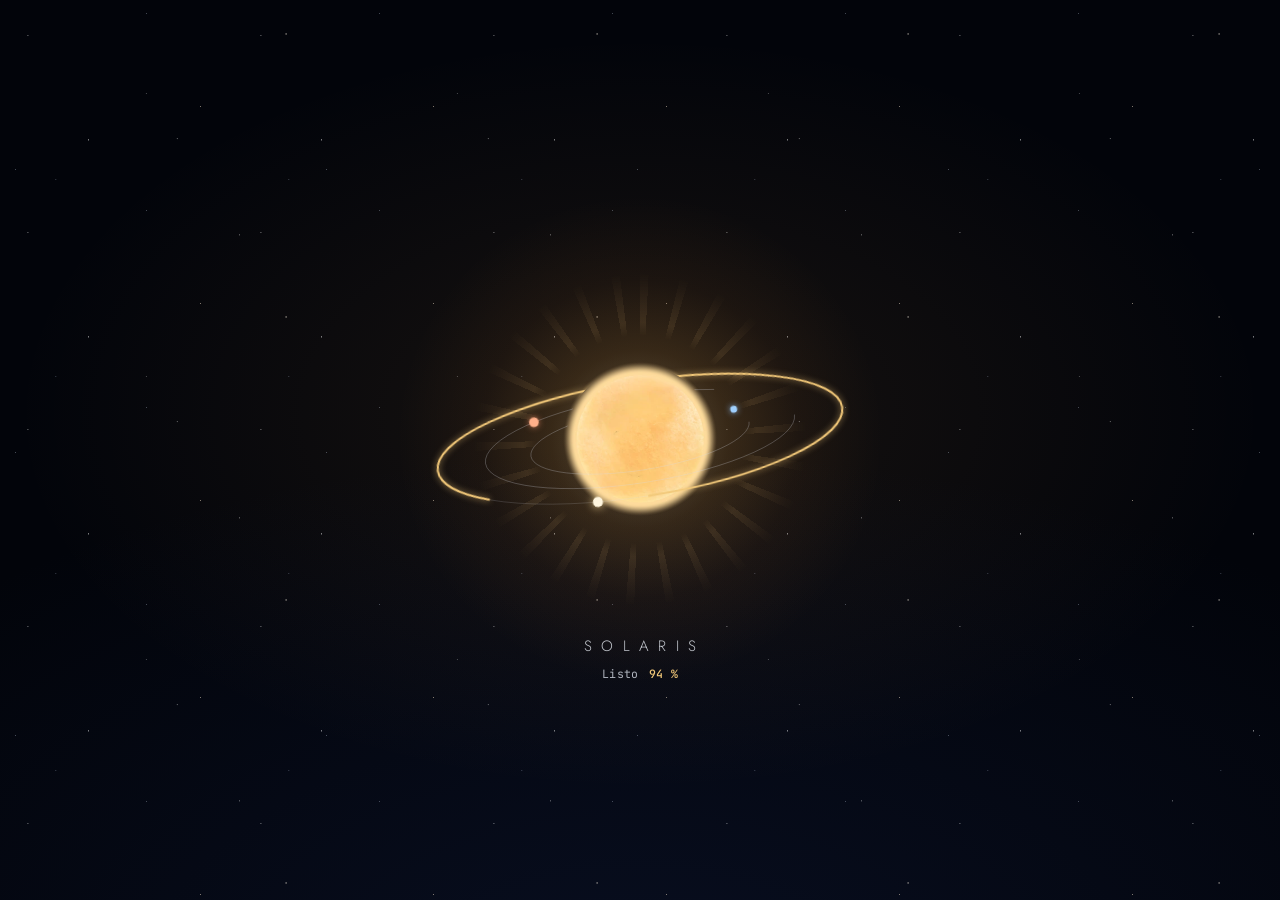
==== commit dab5d244: "Glassmorphism, parte 3: portada, créditos, modo de vuelo y páginas legales - Portada: el bloque de b" ====
--- a/index.html
+++ b/index.html
@@ -12,7 +12,7 @@
 <link rel="stylesheet" href="css/fonts.css?v=450f18c3e4">
 <link rel="preload" href="assets/images/logo-solaris.png" as="image">
 <link rel="stylesheet" href="css/privacidad.css?v=9bf25ff68c">
-<link rel="stylesheet" href="css/solaris.css?v=03f9478ede">
+<link rel="stylesheet" href="css/solaris.css?v=a8ffae998f">
 <script>
 /* Pantalla de carga: movimiento reducido antes del primer pintado y salida de emergencia si el simulador no llega a arrancar */
 (function () {
@@ -421,6 +421,6 @@
   </section>
 </div>
 <script src="js/privacidad.js?v=fbf56a99b3"></script>
-<script src="js/solaris.js?v=c88450ac8b"></script>
+<script src="js/solaris.js?v=4f1412c66a"></script>
 </body>
 </html>
--- a/css/solaris.css
+++ b/css/solaris.css
@@ -1647,3 +1647,47 @@
 #cmp-tray .cta { white-space: nowrap; flex: none; border-radius: 999px; }
 #cmp-tray > span:not(.ct-dots) { min-width: 0; overflow: hidden; text-overflow: ellipsis; white-space: nowrap; }
 @media (max-width: 760px) { #cmp-tray { top: calc(var(--top) + 108px); width: calc(100% - 16px); max-width: none; } }
+/* =====================================================================================================
+   Glassmorphism · Parte 3: portada, créditos y modo de vuelo
+   ===================================================================================================== */
+/* portada: el bloque de bienvenida es una gran lámina de vidrio; el Sistema Solar se ve desenfocado detrás */
+#intro { background: radial-gradient(90% 80% at 0% 100%, rgba(var(--ink), .5) 0%, transparent 70%); }
+.intro-inner { position: relative; isolation: isolate; max-width: 740px; padding: 34px 40px 28px; }
+.intro-inner::before { content: ""; position: absolute; inset: 0; z-index: -1; border-radius: 34px; pointer-events: none;
+background: var(--glass-grain), linear-gradient(160deg, rgba(255, 255, 255, .1) 0%, rgba(255, 255, 255, .025) 30%, rgba(255, 255, 255, 0) 55%), rgba(46, 48, 55, .36);
+border: 1px solid var(--line-2); box-shadow: inset 0 1px 0 rgba(255, 255, 255, .18), 0 60px 130px -46px rgba(0, 0, 0, .95);
+backdrop-filter: blur(26px) saturate(1.5); -webkit-backdrop-filter: blur(26px) saturate(1.5); }
+#app.sp-landed .intro-inner::before { animation: intro-glass .9s cubic-bezier(.16, 1, .3, 1) .35s backwards; }
+@keyframes intro-glass { from { opacity: 0; transform: translateY(14px) scale(.985); } }
+.intro-logo img { width: clamp(260px, 40vw, 640px); }
+.intro-tele { text-shadow: none; }
+.intro-mini, .intro-about, .intro-music { background: var(--glass-grain), var(--glass-sheen), var(--glass); border: 1px solid var(--line); box-shadow: var(--glass-shadow); backdrop-filter: var(--glass-filter); -webkit-backdrop-filter: var(--glass-filter); transition: border-color .2s, color .2s, background .2s; }
+.intro-mini { height: 36px; border-radius: 12px; padding: 0 13px; }
+.intro-mini:hover, .intro-about:hover, .intro-music:hover { border-color: var(--line-2); color: var(--text); background: var(--glass-grain), linear-gradient(180deg, rgba(255, 255, 255, .12), rgba(255, 255, 255, .04)), var(--glass); }
+.intro-about { border-radius: 16px; }
+@media (max-width: 760px) {
+.intro-inner { max-width: none; padding: 22px 20px 18px; }
+.intro-inner::before { border-radius: 26px; }
+.intro-logo img { width: min(100%, 420px); }
+}
+/* créditos: lámina de vidrio sobre el espacio, menos oscurecido para que el vidrio tenga qué esmerilar */
+.cr-bg { background: radial-gradient(90% 60% at 50% 0%, rgba(242, 200, 121, .07), transparent 60%), radial-gradient(70% 50% at 100% 100%, rgba(143, 195, 255, .06), transparent 70%), rgba(var(--ink), .55); backdrop-filter: blur(14px) saturate(1.2); -webkit-backdrop-filter: blur(14px) saturate(1.2); }
+.cr-panel { border-radius: 30px; border-color: var(--line-2); background: var(--glass-grain), var(--glass-sheen), rgba(46, 48, 55, .5); box-shadow: var(--glass-shadow), 0 50px 120px -40px rgba(0, 0, 0, .9); backdrop-filter: blur(var(--blur-3)) saturate(1.5); -webkit-backdrop-filter: blur(var(--blur-3)) saturate(1.5); }
+.cr-index a, .cr-back { background: var(--glass-grain), var(--glass-sheen), var(--glass); border-color: var(--line); box-shadow: var(--glass-shadow); backdrop-filter: var(--glass-filter); -webkit-backdrop-filter: var(--glass-filter); }
+.cr-index a { border-radius: 12px; padding: 7px 13px; }
+.cr-back { border-radius: 16px; }
+.cr-asset, .cr-card, .cr-chips li, .cr-format { background: linear-gradient(180deg, rgba(255, 255, 255, .06), rgba(255, 255, 255, .02)); border: 1px solid var(--line); box-shadow: inset 0 1px 0 rgba(255, 255, 255, .07); }
+.cr-asset, .cr-card, .cr-format { border-radius: 18px; }
+.cr-chips li { border-radius: 11px; }
+.cr-contact { border-radius: 18px; background: linear-gradient(180deg, rgba(242, 200, 121, .12), rgba(242, 200, 121, .03)); box-shadow: inset 0 1px 0 rgba(255, 236, 190, .14); }
+/* modo de vuelo (la cabina 2D conserva su propio acabado metálico) */
+.hg-panel, .hg-info, .fp-card, #fl-bar, #fl-targets, .fl-card, .lg-card, .ms-card, .fr-card, #mx-hud { background: var(--glass-grain), var(--glass-sheen), var(--glass-2); box-shadow: var(--glass-shadow), 0 40px 100px -34px rgba(0, 0, 0, .9); backdrop-filter: blur(var(--blur-3)) saturate(1.5); -webkit-backdrop-filter: blur(var(--blur-3)) saturate(1.5); }
+.hg-panel, .hg-info, .fp-card, .lg-card { border-color: var(--line-2); }
+.hg-panel, .hg-info, .fp-card, .lg-card, .ms-card, .fr-card { border-radius: 28px; }
+#fl-bar, #fl-targets { border-radius: 22px; }
+#app:not(.fl-cockpit) .hud-col, #app:not(.fl-cockpit) #hud-thr { background: var(--glass-grain), var(--glass-sheen), rgba(20, 22, 26, .7); border-color: var(--line); box-shadow: var(--glass-shadow); backdrop-filter: blur(var(--blur-2)) saturate(1.4); -webkit-backdrop-filter: blur(var(--blur-2)) saturate(1.4); border-radius: 22px; }
+/* la barra de carga se pliega al terminar, para que la lámina de la portada no deje un hueco vacío abajo */
+.intro-inner .loader { max-height: 48px; overflow: hidden; transition: opacity .6s, max-height .6s ease .35s, margin-top .6s ease .35s; }
+#app.ready .intro-inner .loader { max-height: 0; margin-top: 0; }
+#app.failed .intro-inner .loader { max-height: 48px; margin-top: 22px; }
+@media (prefers-reduced-motion: reduce) { #app.sp-landed .intro-inner::before { animation: none; } .intro-inner .loader { transition: none; } }
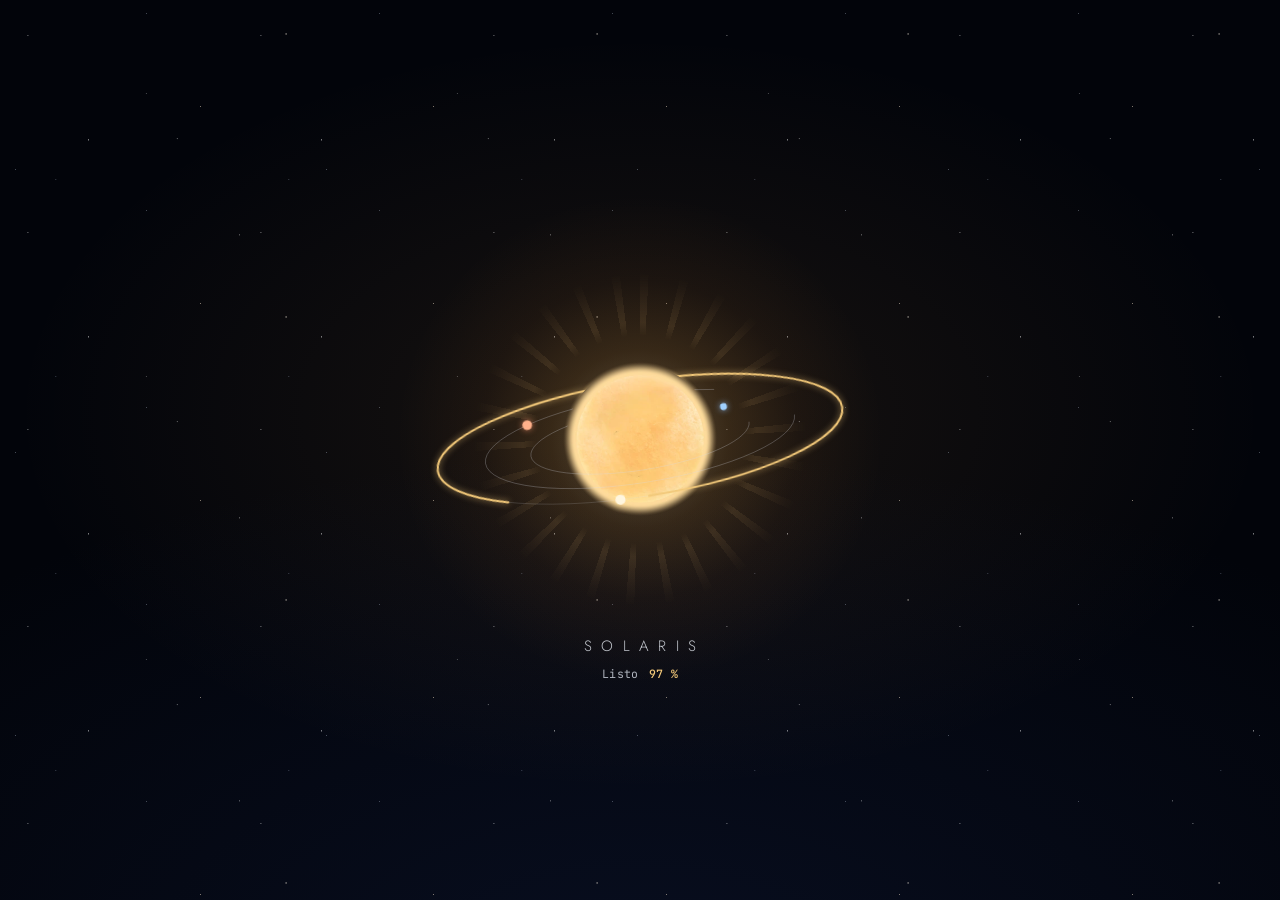
==== commit 3cf30638: "Auditoría, parte A: errores, fallos de seguridad de datos y accesibilidad Errores corregidos (sin qu" ====
--- a/index.html
+++ b/index.html
@@ -12,7 +12,7 @@
 <link rel="stylesheet" href="css/fonts.css?v=450f18c3e4">
 <link rel="preload" href="assets/images/logo-solaris.png" as="image">
 <link rel="stylesheet" href="css/privacidad.css?v=9bf25ff68c">
-<link rel="stylesheet" href="css/solaris.css?v=a8ffae998f">
+<link rel="stylesheet" href="css/solaris.css?v=a7a7217580">
 <script>
 /* Pantalla de carga: movimiento reducido antes del primer pintado y salida de emergencia si el simulador no llega a arrancar */
 (function () {
@@ -80,7 +80,7 @@
         <button id="help-btn" class="mm-item" role="menuitem"><span>Atajos de teclado</span><kbd aria-hidden="true">?</kbd></button>
         <button id="more-guide" class="mm-item" role="menuitem"><svg viewBox="0 0 24 24" width="18" height="18" aria-hidden="true"><path d="M4 5.5C6.5 4.5 9.5 4.6 12 6.3c2.5-1.7 5.5-1.8 8-.8v13c-2.5-1-5.5-.9-8 .8-2.5-1.7-5.5-1.8-8-.8z M12 6.3v13" fill="none" stroke="currentColor" stroke-width="1.5" stroke-linejoin="round"/></svg><span>Instrucciones</span></button>
         <button id="more-privacy" class="mm-item" role="menuitem" data-privacy-open><svg viewBox="0 0 24 24" width="18" height="18" aria-hidden="true"><path d="M12 3.2l7 2.8v5.4c0 4.4-3 8.1-7 9.4-4-1.3-7-5-7-9.4V6z" fill="none" stroke="currentColor" stroke-width="1.5" stroke-linejoin="round"/><path d="M9 12.2l2.1 2.1L15.2 10" fill="none" stroke="currentColor" stroke-width="1.5" stroke-linecap="round" stroke-linejoin="round"/></svg><span>Privacidad y cookies</span></button>
-        <div class="mm-legal"><a href="terminos-y-condiciones/" target="_blank" rel="noopener">Términos</a><a href="politica-de-privacidad/" target="_blank" rel="noopener">Privacidad</a><a href="politica-de-cookies/" target="_blank" rel="noopener">Cookies</a></div>
+        <div class="mm-legal" role="none"><a role="menuitem" href="terminos-y-condiciones/" target="_blank" rel="noopener">Términos</a><a role="menuitem" href="politica-de-privacidad/" target="_blank" rel="noopener">Privacidad</a><a role="menuitem" href="politica-de-cookies/" target="_blank" rel="noopener">Cookies</a></div>
       </div>
     </div>
   </header>
@@ -136,7 +136,7 @@
       <p id="tb-text"></p>
       <p id="tb-note" class="tb-note" hidden></p>
       <dl id="tb-data"></dl>
-      <p id="tb-live" class="tb-live"></p>
+      <p id="tb-live" class="tb-live" aria-live="off"></p>
       <p id="tb-phase" class="tb-phase"></p>
     </div>
     <div class="tb-done"><h3>Recorrido completado</h3><p id="tb-done-txt"></p>
@@ -420,7 +420,7 @@
     </div>
   </section>
 </div>
-<script src="js/privacidad.js?v=fbf56a99b3"></script>
-<script src="js/solaris.js?v=4f1412c66a"></script>
+<script src="js/privacidad.js?v=d46c202d5b"></script>
+<script src="js/solaris.js?v=2ed2836090"></script>
 </body>
 </html>
--- a/css/solaris.css
+++ b/css/solaris.css
@@ -1691,3 +1691,15 @@
 #app.ready .intro-inner .loader { max-height: 0; margin-top: 0; }
 #app.failed .intro-inner .loader { max-height: 48px; margin-top: 22px; }
 @media (prefers-reduced-motion: reduce) { #app.sp-landed .intro-inner::before { animation: none; } .intro-inner .loader { transition: none; } }
+/* paneles cerrados (ficha, secciones, recorrido, bandeja de comparación): ocultos del todo al terminar el fundido, fuera del orden de tabulación y sin desenfoque */
+#drawer, #info, #tourbar, #cmp-tray { transition: opacity .45s ease, transform .45s ease, visibility 0s linear 0s; }
+#drawer:not(.open), #info:not(.open), #tourbar:not(.on), #cmp-tray:not(.on) { visibility: hidden; transition: opacity .45s ease, transform .45s ease, visibility 0s linear .45s; }
+/* iPhone: vh es la ventana grande de Safari; dvh, la visible. Las ventanas ya no quedan más altas que la pantalla */
+@supports (height: 100dvh) {
+.set-card { height: min(720px, calc(100dvh - 32px)); }
+.guide-card { max-height: min(88dvh, 900px); }
+.tours-card { max-height: min(90dvh, 900px); }
+.about-card { max-height: min(94dvh, 920px); }
+.help-card { max-height: calc(100dvh - 20px); }
+@media (max-width: 760px) { .set-card { height: calc(100dvh - 20px); } .guide-card { max-height: 92dvh; } }
+}
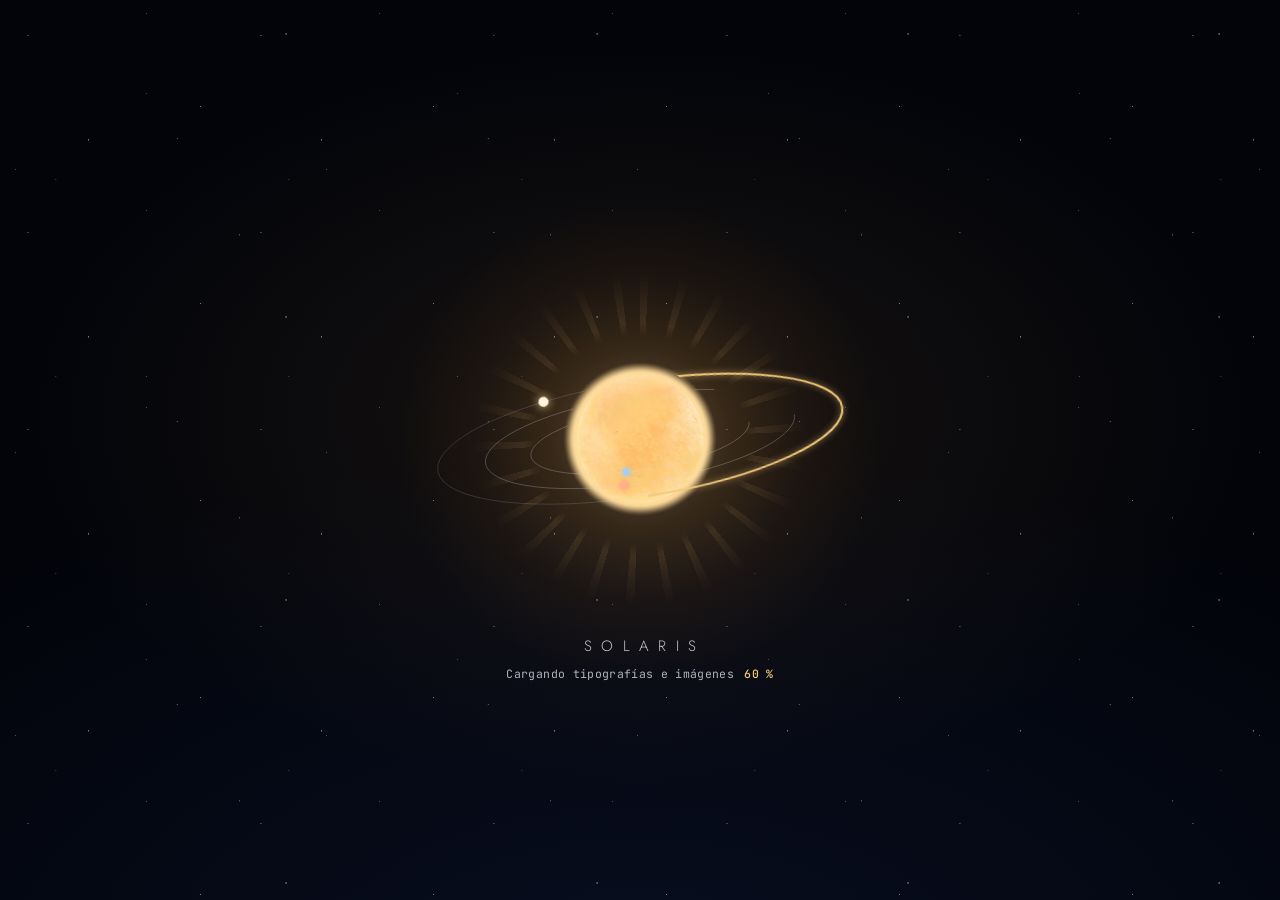
==== commit 5899d0df: "Auditoría, parte B: rendimiento, memoria de vídeo y código innecesario Rendimiento y memoria (sin qu" ====
--- a/index.html
+++ b/index.html
@@ -10,9 +10,9 @@
 <meta name="description" content="Simulador educativo en 3D del Sistema Solar con planetas, lunas, asteroides, cometas y constelaciones.">
 <link rel="preload" href="assets/fonts/jost-latin-400-normal.woff2" as="font" type="font/woff2" crossorigin>
 <link rel="stylesheet" href="css/fonts.css?v=450f18c3e4">
-<link rel="preload" href="assets/images/logo-solaris.png" as="image">
+<link rel="preload" href="assets/images/logo-solaris.webp" as="image">
 <link rel="stylesheet" href="css/privacidad.css?v=9bf25ff68c">
-<link rel="stylesheet" href="css/solaris.css?v=a7a7217580">
+<link rel="stylesheet" href="css/solaris.css?v=4a6e5ce044">
 <script>
 /* Pantalla de carga: movimiento reducido antes del primer pintado y salida de emergencia si el simulador no llega a arrancar */
 (function () {
@@ -407,9 +407,9 @@
 
   <section id="intro">
     <button id="intro-music" class="intro-music music-btn" data-music aria-haspopup="dialog" aria-expanded="false" aria-label="Música"><svg class="mi" viewBox="0 0 24 24" width="20" height="20" aria-hidden="true"><path class="mi-note" d="M9 17.5V6.2l10-2.2v11.3" fill="none" stroke="currentColor" stroke-width="1.7" stroke-linecap="round" stroke-linejoin="round"/><circle class="mi-note" cx="6.6" cy="17.6" r="2.4" fill="none" stroke="currentColor" stroke-width="1.7"/><circle class="mi-note" cx="16.6" cy="15.4" r="2.4" fill="none" stroke="currentColor" stroke-width="1.7"/><path class="mi-off" d="M4 4l16 16" stroke="currentColor" stroke-width="1.8" stroke-linecap="round"/></svg></button>
-    <button id="about-btn" class="intro-about" aria-haspopup="dialog"><span>Acerca de</span><img class="about-logo" src="assets/images/logo-solaris-pequeno.png" alt="SOLARIS" width="78" height="21"></button>
+    <button id="about-btn" class="intro-about" aria-haspopup="dialog"><span>Acerca de</span><img class="about-logo" src="assets/images/logo-solaris-pequeno.webp" alt="SOLARIS" width="78" height="21"></button>
     <div class="intro-inner">
-      <h1 class="intro-logo"><span class="lg-wrap"><img src="assets/images/logo-solaris.png" alt="SOLARIS" width="1100" height="300"><span class="lg-anim" aria-hidden="true"><i class="lg-corona"></i><i class="lg-l" style="--i:0;left:0.000%;width:12.455%;background-size:802.920% 100%;background-position:0.000% 0"></i><i class="lg-l lg-sun" style="--i:1;left:12.455%;width:25.455%;background-size:392.857% 100%;background-position:16.707% 0"></i><i class="lg-l" style="--i:2;left:37.909%;width:11.000%;background-size:909.091% 100%;background-position:42.594% 0"></i><i class="lg-l" style="--i:3;left:48.909%;width:16.818%;background-size:594.595% 100%;background-position:58.798% 0"></i><i class="lg-l" style="--i:4;left:65.727%;width:14.818%;background-size:674.847% 100%;background-position:77.161% 0"></i><i class="lg-l" style="--i:5;left:80.545%;width:6.000%;background-size:1666.667% 100%;background-position:85.687% 0"></i><i class="lg-l" style="--i:6;left:86.545%;width:13.455%;background-size:743.243% 100%;background-position:100.000% 0"></i><i class="lg-flare"></i></span></span></h1>
+      <h1 class="intro-logo"><span class="lg-wrap"><img src="assets/images/logo-solaris.webp" alt="SOLARIS" width="1100" height="300"><span class="lg-anim" aria-hidden="true"><i class="lg-corona"></i><i class="lg-l" style="--i:0;left:0.000%;width:12.455%;background-size:802.920% 100%;background-position:0.000% 0"></i><i class="lg-l lg-sun" style="--i:1;left:12.455%;width:25.455%;background-size:392.857% 100%;background-position:16.707% 0"></i><i class="lg-l" style="--i:2;left:37.909%;width:11.000%;background-size:909.091% 100%;background-position:42.594% 0"></i><i class="lg-l" style="--i:3;left:48.909%;width:16.818%;background-size:594.595% 100%;background-position:58.798% 0"></i><i class="lg-l" style="--i:4;left:65.727%;width:14.818%;background-size:674.847% 100%;background-position:77.161% 0"></i><i class="lg-l" style="--i:5;left:80.545%;width:6.000%;background-size:1666.667% 100%;background-position:85.687% 0"></i><i class="lg-l" style="--i:6;left:86.545%;width:13.455%;background-size:743.243% 100%;background-position:100.000% 0"></i><i class="lg-flare"></i></span></span></h1>
       <p class="intro-sub">Explora el Sistema Solar en una simulación 3D interactiva. Navega entre mundos, observa sus órbitas a través del tiempo y descubre los datos científicos detrás de cada planeta, luna, asteroide y cometa.</p>
       <p id="intro-tele" class="intro-tele"></p>
       <div class="intro-actions"><button id="start" class="cta" disabled>Explorar el Sistema Solar</button><button id="start-tours" class="cta-ghost" disabled>Recorridos guiados</button><button id="start-fly" class="cta-ghost" disabled>Pilotar una nave</button><button id="guide-btn" class="intro-mini" aria-haspopup="dialog"><svg viewBox="0 0 24 24" width="15" height="15" aria-hidden="true"><circle cx="12" cy="12" r="9.5" fill="none" stroke="currentColor" stroke-width="1.6"/><path d="M9.6 9.3a2.5 2.5 0 1 1 3.6 2.3c-.8.4-1.2 1-1.2 1.8v.4" fill="none" stroke="currentColor" stroke-width="1.6" stroke-linecap="round"/><circle cx="12" cy="16.9" r="1" fill="currentColor"/></svg>Instrucciones</button><button id="intro-settings" class="intro-mini" data-open-settings><svg viewBox="0 0 24 24" width="15" height="15" aria-hidden="true"><path d="M12 8.6a3.4 3.4 0 1 0 0 6.8 3.4 3.4 0 0 0 0-6.8z" fill="none" stroke="currentColor" stroke-width="1.6"/><path d="M19.3 13.4l1.6 1.2-1.7 2.9-1.9-.6a7.4 7.4 0 0 1-1.8 1l-.4 2h-3.3l-.4-2a7.4 7.4 0 0 1-1.8-1l-1.9.6-1.7-2.9 1.6-1.2a7 7 0 0 1 0-2.1L4.4 10l1.7-2.9 1.9.6a7.4 7.4 0 0 1 1.8-1l.4-2h3.3l.4 2a7.4 7.4 0 0 1 1.8 1l1.9-.6L19.3 10l-1.6 1.2a7 7 0 0 1 0 2.2z" fill="none" stroke="currentColor" stroke-width="1.5" stroke-linejoin="round"/></svg>Ajustes</button><button id="credits-btn" class="intro-mini"><svg viewBox="0 0 24 24" width="15" height="15" aria-hidden="true"><path d="M7 3.5h7.5L19 8v12.5H7z M14.5 3.5V8H19 M10 12h6 M10 15.5h6" fill="none" stroke="currentColor" stroke-width="1.6" stroke-linejoin="round" stroke-linecap="round"/></svg>Créditos y propiedad intelectual</button></div>
@@ -421,6 +421,6 @@
   </section>
 </div>
 <script src="js/privacidad.js?v=d46c202d5b"></script>
-<script src="js/solaris.js?v=2ed2836090"></script>
+<script src="js/solaris.js?v=7c54bcc8fd"></script>
 </body>
 </html>
--- a/css/solaris.css
+++ b/css/solaris.css
@@ -247,7 +247,7 @@
 .lg-wrap { position: relative; display: inline-block; margin-left: -1.4%; }
 .lg-wrap img { opacity: 0; }
 .lg-anim { position: absolute; inset: 0; filter: drop-shadow(0 0 24px rgba(var(--ink), .6)); }
-.lg-l { position: absolute; top: 0; bottom: 0; background-image: url(../assets/images/logo-solaris.png); background-repeat: no-repeat; animation: lg-in 1.1s cubic-bezier(.16, 1, .3, 1) both; animation-delay: calc(var(--i) * 85ms + 350ms); }
+.lg-l { position: absolute; top: 0; bottom: 0; background-image: url(../assets/images/logo-solaris.webp); background-repeat: no-repeat; animation: lg-in 1.1s cubic-bezier(.16, 1, .3, 1) both; animation-delay: calc(var(--i) * 85ms + 350ms); }
 @keyframes lg-in { from { opacity: 0; transform: translateY(26%) scale(.96); } }   /* solo opacity/transform: corre en el compositor aunque el JS esté cargando */
 .lg-l.lg-sun { z-index: 1; transform-origin: 49.6% 50.3%; animation: lg-sun 1.8s cubic-bezier(.16, 1, .3, 1) .15s both; }
 @keyframes lg-sun { 0% { opacity: 0; transform: scale(.3); } 40% { opacity: 1; } 100% { transform: none; } }
@@ -471,7 +471,7 @@
 #hg-stats .bar { margin-top: 3px; }
 .hg-opts { flex-direction: row; align-items: flex-end; gap: 10px; margin-bottom: 10px; } .hg-opts > * { flex: 1; min-width: 0; } .hg-opts select { height: 34px; }
 .hg-info { width: 420px; }
-#hg-brand img { width: 82%; margin: 0 auto; }
+#hg-brand img { margin: 0 auto; }
 #hg-credit { font-size: 12px; margin: 0 0 10px; line-height: 1.4; }
 #hg-brand { margin-top: 12px; padding-top: 10px; }
 }
@@ -1132,22 +1132,13 @@
 .hud-col dd, .thr-head b, .fb-warp, .tl-ind b, .gx-clocks b, .mx-row b, .cc-step, .sp-row span, .pl-grid b,
 .mix-row output, .set-range output, .tl-j, .tl-ticks, .tl-card time, #h-warp { font-family: var(--mono); letter-spacing: -.01em; }
 .tl-ind b, .gx-clocks b, .mx-row b, .thr-head b { font-weight: 400; }
-/* Detalles HUD: esquinas tipo corchete en los paneles, retícula que se engancha al seleccionar y barrido al abrir la ficha */
-#info::after, #drawer::after, #tourbar::after { content: ""; position: absolute; inset: 7px; z-index: 3; pointer-events: none; opacity: 0; transform: scale(1.025); transition: opacity .5s ease .12s, transform .7s cubic-bezier(.16, 1, .3, 1) .12s;
---hc: rgba(242, 200, 121, .5); --hl: 12px;
-background: linear-gradient(var(--hc), var(--hc)) 0 0 / var(--hl) 1px, linear-gradient(var(--hc), var(--hc)) 0 0 / 1px var(--hl),
-linear-gradient(var(--hc), var(--hc)) 100% 0 / var(--hl) 1px, linear-gradient(var(--hc), var(--hc)) 100% 0 / 1px var(--hl),
-linear-gradient(var(--hc), var(--hc)) 0 100% / var(--hl) 1px, linear-gradient(var(--hc), var(--hc)) 0 100% / 1px var(--hl),
-linear-gradient(var(--hc), var(--hc)) 100% 100% / var(--hl) 1px, linear-gradient(var(--hc), var(--hc)) 100% 100% / 1px var(--hl);
-background-repeat: no-repeat; }
-#info.open::after, #drawer.open::after, #tourbar.on::after { opacity: 1; transform: none; }
+/* Detalles HUD: retícula que se engancha al seleccionar y barrido al abrir la ficha */
 #info::before { content: ""; position: absolute; left: 0; right: 0; top: -90px; height: 90px; z-index: 3; pointer-events: none; opacity: 0;
 background: linear-gradient(180deg, transparent, rgba(143, 195, 255, .06) 70%, rgba(143, 195, 255, .32) 98%, rgba(200, 225, 255, .6) 100%); }
 #info.scan::before { animation: hud-scan 1.1s cubic-bezier(.4, 0, .2, 1); }
 @keyframes hud-scan { 0% { top: -90px; opacity: 1; } 80% { opacity: 1; } 100% { top: 100%; opacity: 0; } }
 #reticle.lock { animation: ret-lock .6s cubic-bezier(.16, 1, .3, 1); }
 @keyframes ret-lock { from { scale: 1.9; rotate: 90deg; opacity: 0; } }
-html.hc #info::after, html.hc #drawer::after, html.hc #tourbar::after { --hc: rgba(255, 210, 122, .9); }
 /* Barra superior: logo y buscador a la izquierda, modos al centro, Pilotar y "Más opciones" (ajustes, música, ayuda) a la derecha */
 @media (min-width: 1101px) { #search { margin: 0; } #modes { margin: 0 auto; } }
 .more-wrap { position: relative; flex: none; }
@@ -1187,7 +1178,7 @@
 .sp-glow { position: absolute; inset: -22%; border-radius: 50%; background: radial-gradient(circle, rgba(255, 222, 160, .34) 0, rgba(255, 176, 70, .15) 19%, rgba(255, 150, 50, .05) 34%, transparent 52%); animation: sp-glow-in 1.6s ease-out .2s backwards, sp-breathe 5s ease-in-out 1.8s infinite alternate; transition: opacity .6s, transform .6s; }
 .sp-rays { position: absolute; left: 14%; top: 14%; width: 72%; aspect-ratio: 1; border-radius: 50%; opacity: .55; background: repeating-conic-gradient(from 0deg, rgba(255, 206, 130, .16) 0deg 3deg, transparent 3deg 14deg); -webkit-mask-image: radial-gradient(circle, transparent 44%, #000 50%, transparent 72%); mask-image: radial-gradient(circle, transparent 44%, #000 50%, transparent 72%); animation: sp-fade-in 1.4s ease-out 1s backwards, sp-spin 90s linear infinite; transition: opacity .5s; }
 .sp-sunwrap { position: absolute; left: 33%; top: 33%; width: 34%; aspect-ratio: 1; transform-origin: 50% 50%; will-change: transform; }
-.sp-sun { position: absolute; inset: 0; border-radius: 50%; background: url(../assets/images/logo-solaris.png) no-repeat 16.598% 54.5% / 392.857% 107.143%; animation: sp-ignite 1.7s cubic-bezier(.16, 1, .3, 1) .25s backwards; transition: filter .45s ease, opacity .3s ease; }
+.sp-sun { position: absolute; inset: 0; border-radius: 50%; background: url(../assets/images/logo-solaris.webp) no-repeat 16.598% 54.5% / 392.857% 107.143%; animation: sp-ignite 1.7s cubic-bezier(.16, 1, .3, 1) .25s backwards; transition: filter .45s ease, opacity .3s ease; }
 .sp-core { position: absolute; left: 50%; top: 50%; width: 30%; aspect-ratio: 1; margin: -15% 0 0 -15%; border-radius: 50%; background: radial-gradient(circle, #fff 0, rgba(255, 244, 220, .95) 22%, rgba(255, 200, 120, .45) 45%, transparent 70%); opacity: 0; animation: sp-flash 1.5s cubic-bezier(.2, .7, .2, 1) .05s; pointer-events: none; }
 .sp-orbits { position: absolute; inset: 0; width: 100%; height: 100%; overflow: visible; transition: opacity .5s ease-in, transform .55s cubic-bezier(.6, 0, .9, .4); }
 .sp-orb, .sp-track, .sp-prog { fill: none; vector-effect: non-scaling-stroke; }
@@ -1504,7 +1495,7 @@
 .tool.on, .icon-btn.on, .rail-btn.on { color: var(--sun); background: linear-gradient(180deg, rgba(242, 200, 121, .2), rgba(242, 200, 121, .08)); box-shadow: inset 0 1px 0 rgba(255, 236, 190, .2), inset 0 0 0 1px rgba(242, 200, 121, .2); }
 .txt-btn { border-radius: 12px; }
 /* barra superior */
-#top { gap: 10px; }
+@media (min-width: 761px) { #top { gap: 10px; } }   /* en móvil se mantiene la separación compacta de 6 px */
 .brand { height: 46px; border-radius: 14px; }
 .brand:hover { background: var(--hover); }
 #search { height: 46px; border-radius: 16px; padding: 0 8px 0 14px; transition: border-color .2s, box-shadow .25s; }
@@ -1597,7 +1588,6 @@
 .about-card { background: var(--glass-grain), radial-gradient(120% 60% at 50% 0%, rgba(242, 200, 121, .08), transparent 60%), var(--glass-sheen), var(--glass-2); }
 /* paneles laterales (ficha y secciones): sin corchetes de esquina, solo el borde de luz del vidrio */
 .panel { border-radius: 24px; }
-#info::after, #drawer::after, #tourbar::after { display: none; }
 #info::before { background: linear-gradient(180deg, transparent, rgba(255, 255, 255, .03) 70%, rgba(255, 255, 255, .16) 98%, rgba(255, 255, 255, .32) 100%); }
 .panel-head { padding: 16px 12px 8px 22px; }
 .panel-body { padding: 4px 22px 24px; }
@@ -1607,7 +1597,8 @@
 .set-top, .set-foot { background: rgba(255, 255, 255, .025); }
 .set-top { padding: 16px 18px 14px 24px; }
 .set-foot { padding: 14px 18px; }
-.set-nav { padding: 14px 10px; border-right-color: var(--line); background: rgba(var(--ink), .12); }
+.set-nav { border-right-color: var(--line); background: rgba(var(--ink), .12); }
+@media (min-width: 761px) { .set-nav { padding: 14px 10px; } }   /* en móvil la tira de pestañas conserva su relleno compacto */
 .set-nav button { border-radius: 12px; padding: 10px 12px; transition: color .2s, background .2s, box-shadow .2s; }
 .set-nav button:hover { background: var(--hover); }
 .set-nav button.on { color: #fff; background: linear-gradient(180deg, rgba(255, 255, 255, .16), rgba(255, 255, 255, .05)); box-shadow: inset 0 1px 0 rgba(255, 255, 255, .22), 0 8px 18px -10px rgba(0, 0, 0, .9); }
@@ -1703,3 +1694,12 @@
 .help-card { max-height: calc(100dvh - 20px); }
 @media (max-width: 760px) { .set-card { height: calc(100dvh - 20px); } .guide-card { max-height: 92dvh; } }
 }
+@media (max-width: 760px) { .cr-panel { border-radius: 22px; } }   /* la lámina de créditos con esquinas algo menores en móvil */
+/* reducir transparencia también alcanza a las láminas con color propio (portada, créditos, instrumentos de vuelo) */
+@media (prefers-reduced-transparency: reduce) {
+.intro-inner::before, .cr-panel { background: rgb(34, 35, 40); backdrop-filter: none; -webkit-backdrop-filter: none; }
+.cr-bg { background: rgba(var(--ink), .94); backdrop-filter: none; -webkit-backdrop-filter: none; }
+#app:not(.fl-cockpit) .hud-col, #app:not(.fl-cockpit) #hud-thr { background: rgb(22, 23, 27); backdrop-filter: none; -webkit-backdrop-filter: none; }
+}
+/* botones de cierre dentro de una tarjeta que ya desenfoca: un segundo desenfoque solo difuminaba el relleno plano de la tarjeta */
+.ph-card .close-float, .guide-card .guide-x, .tours-card .guide-x, .about-card .guide-x { backdrop-filter: none; -webkit-backdrop-filter: none; }
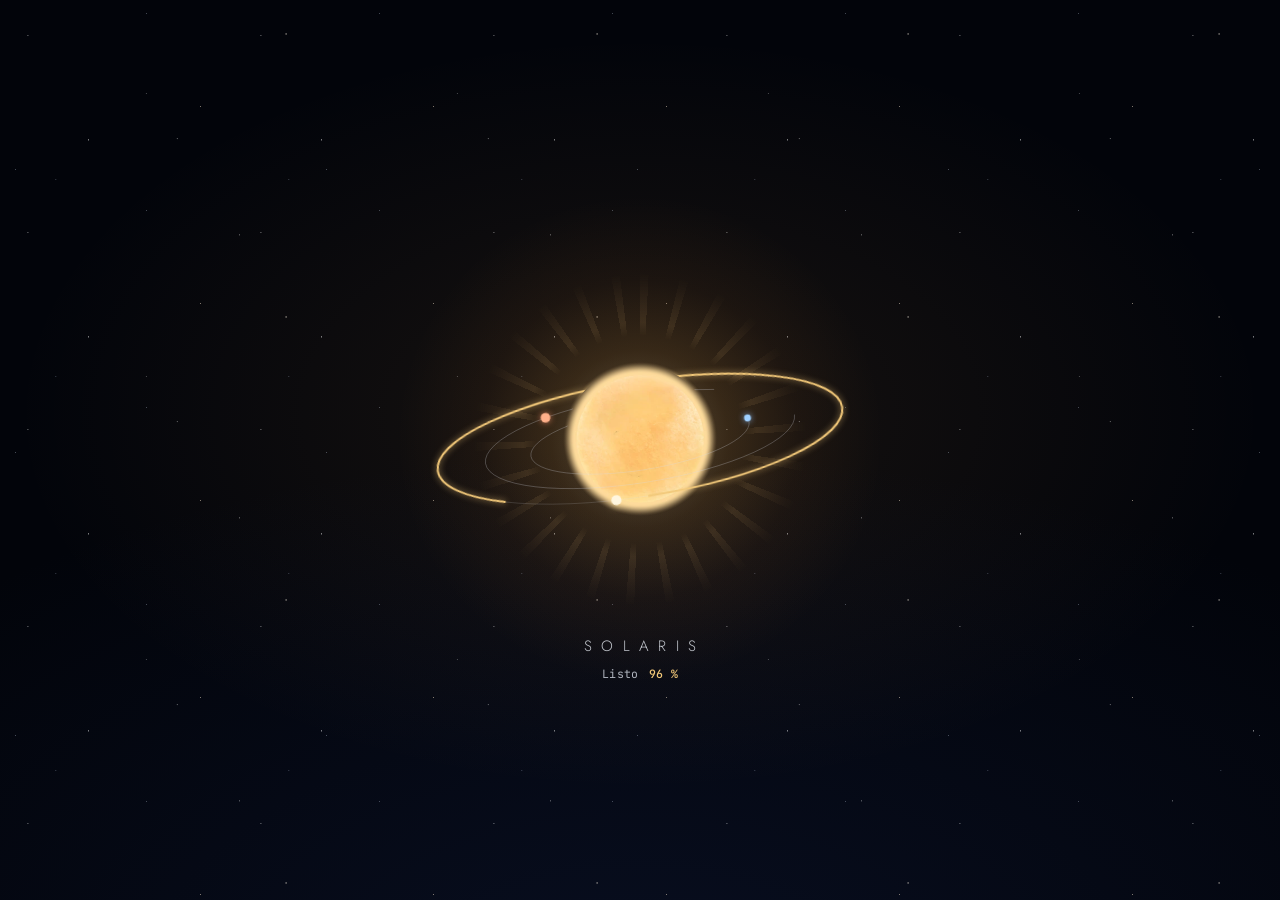
==== commit 9c8e8446: "Política de privacidad 1.3: el marco legal ya fue revisado por un abogado - Sección 13: el análisis " ====
--- a/index.html
+++ b/index.html
@@ -420,7 +420,7 @@
     </div>
   </section>
 </div>
-<script src="js/privacidad.js?v=d46c202d5b"></script>
-<script src="js/solaris.js?v=7c54bcc8fd"></script>
+<script src="js/privacidad.js?v=f016950054"></script>
+<script src="js/solaris.js?v=85264b24e5"></script>
 </body>
 </html>
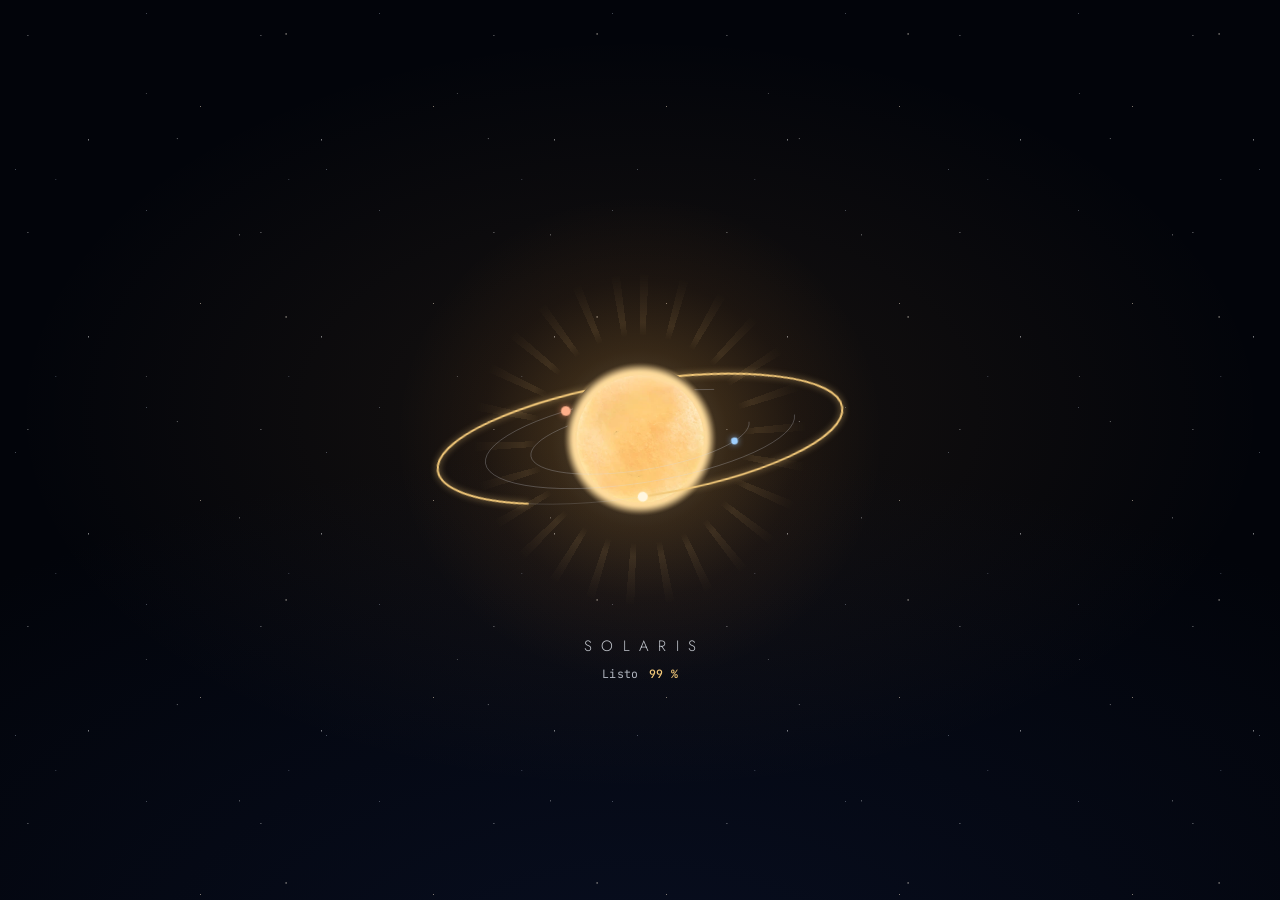
==== commit ffd9929e: "Política de privacidad 1.4: se quita la mención a la revisión por un abogado - Sección 13: la introd" ====
--- a/index.html
+++ b/index.html
@@ -420,7 +420,7 @@
     </div>
   </section>
 </div>
-<script src="js/privacidad.js?v=f016950054"></script>
-<script src="js/solaris.js?v=85264b24e5"></script>
+<script src="js/privacidad.js?v=c35245d0b5"></script>
+<script src="js/solaris.js?v=6048095042"></script>
 </body>
 </html>
